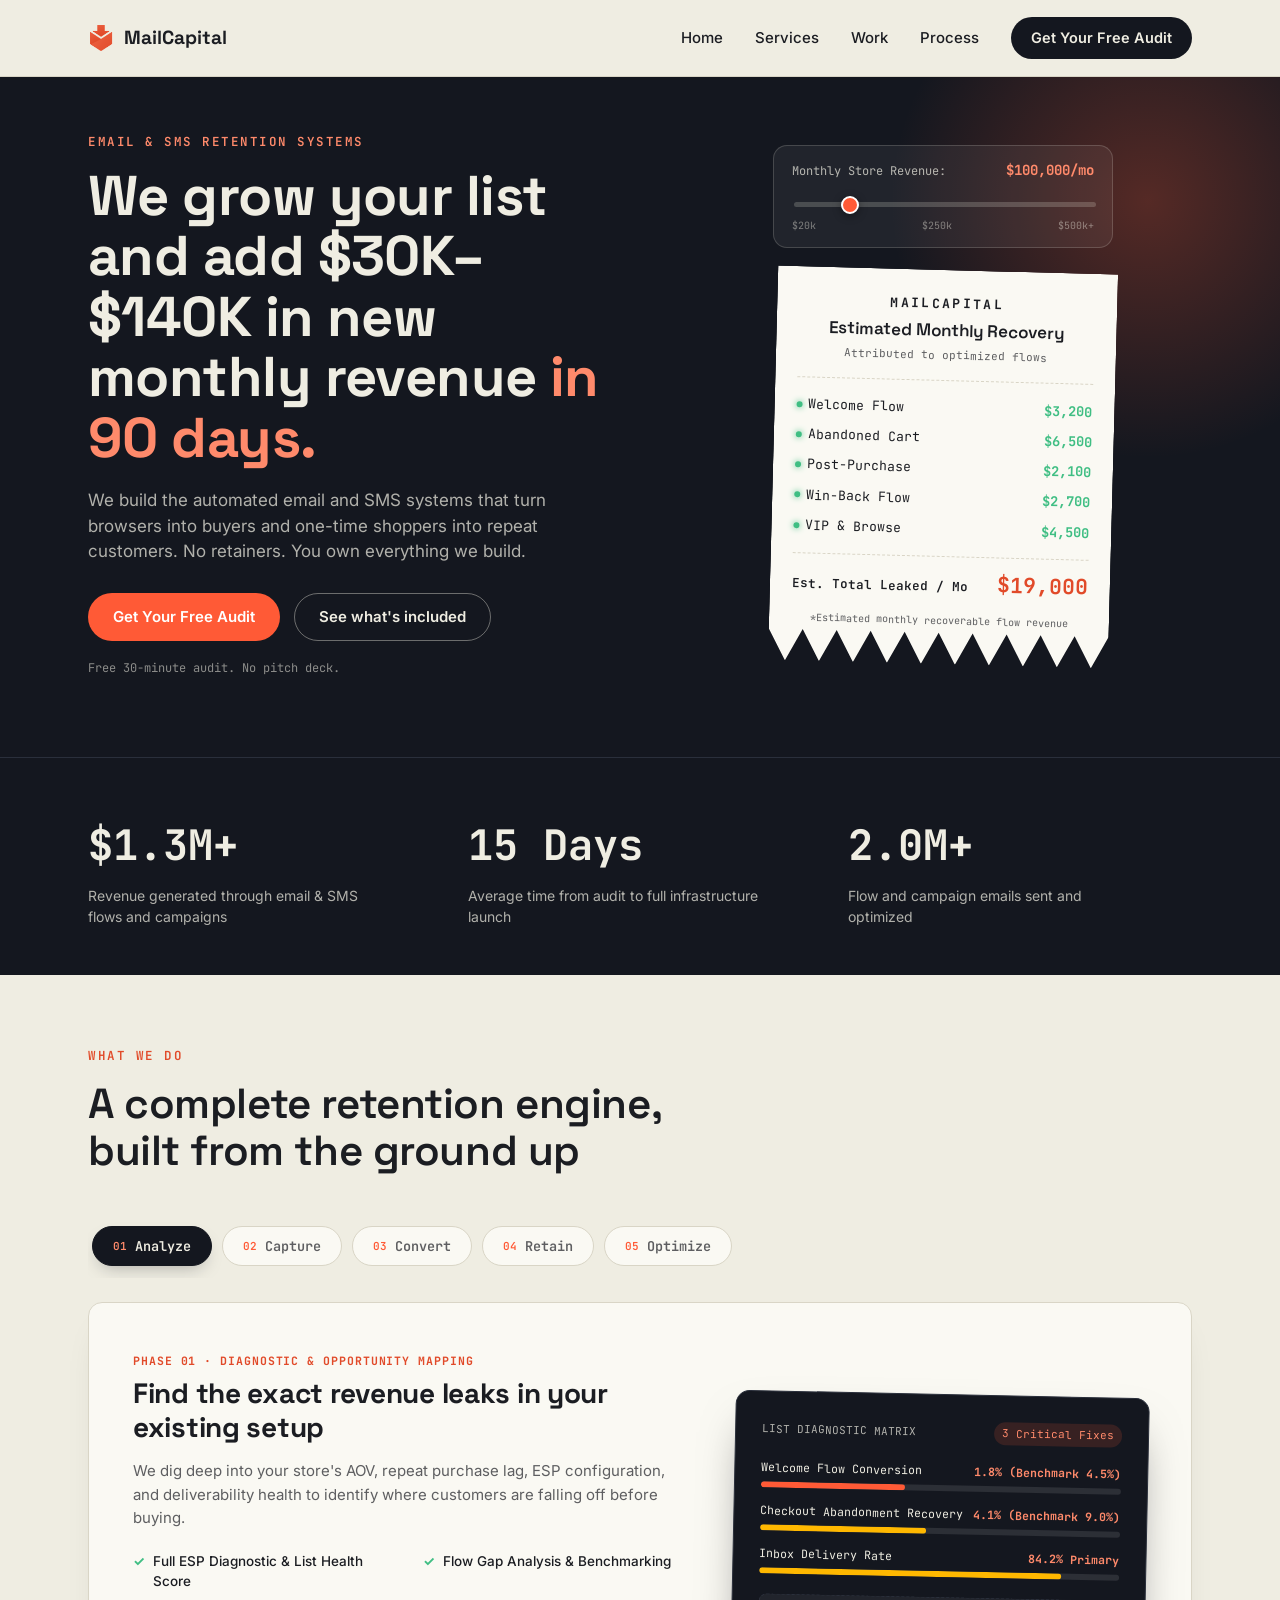
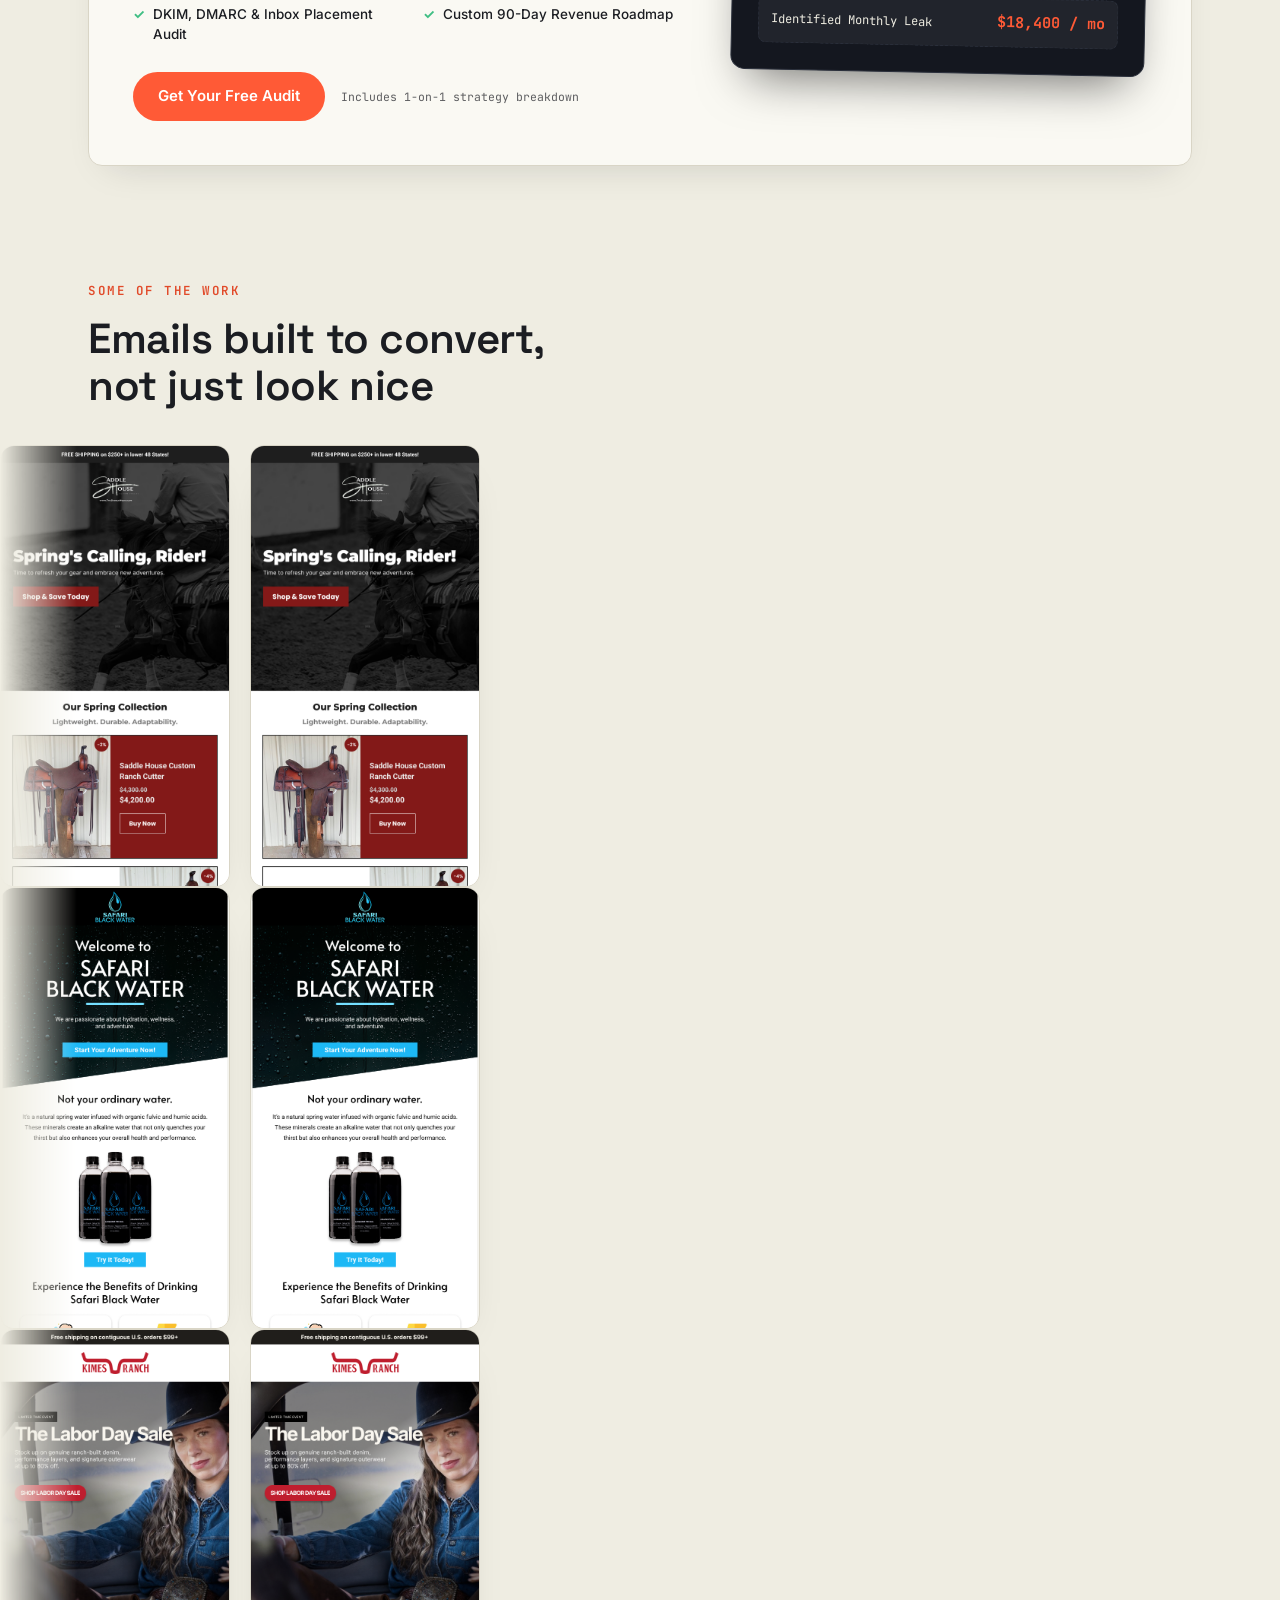
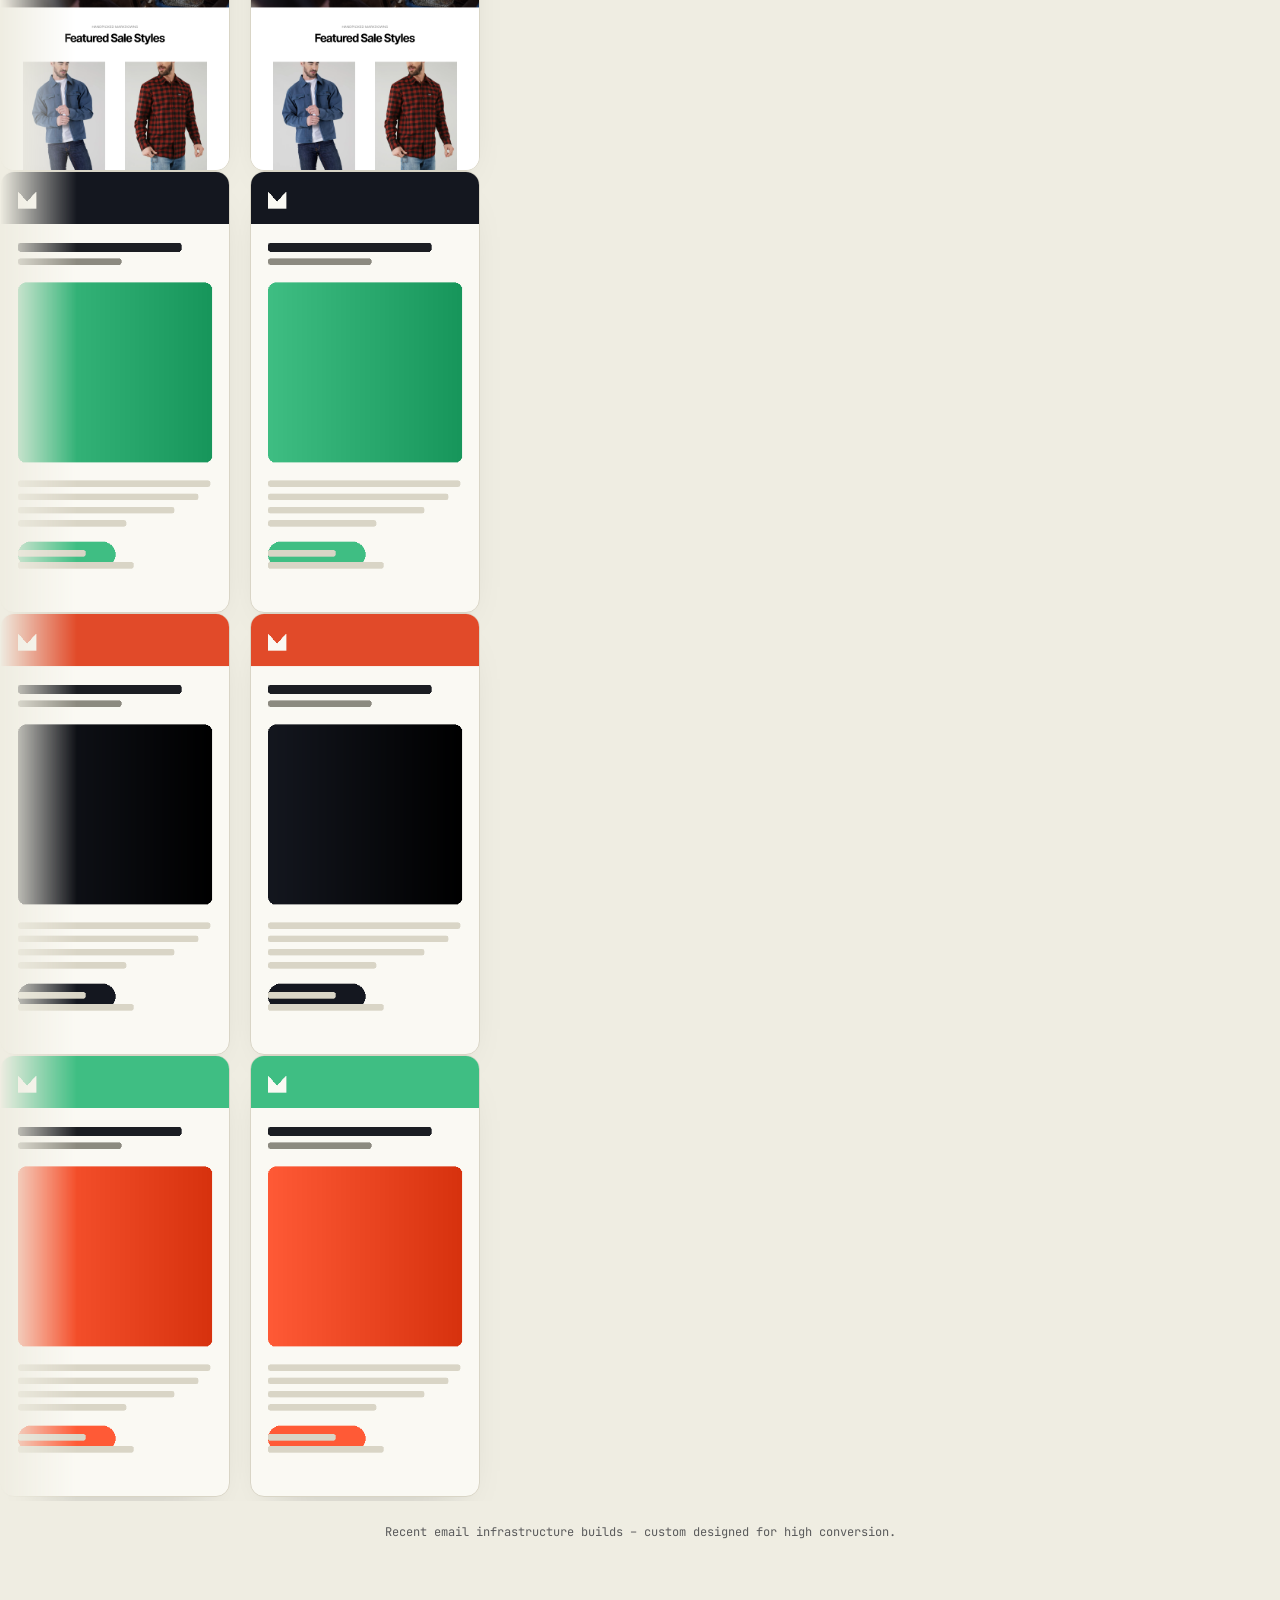
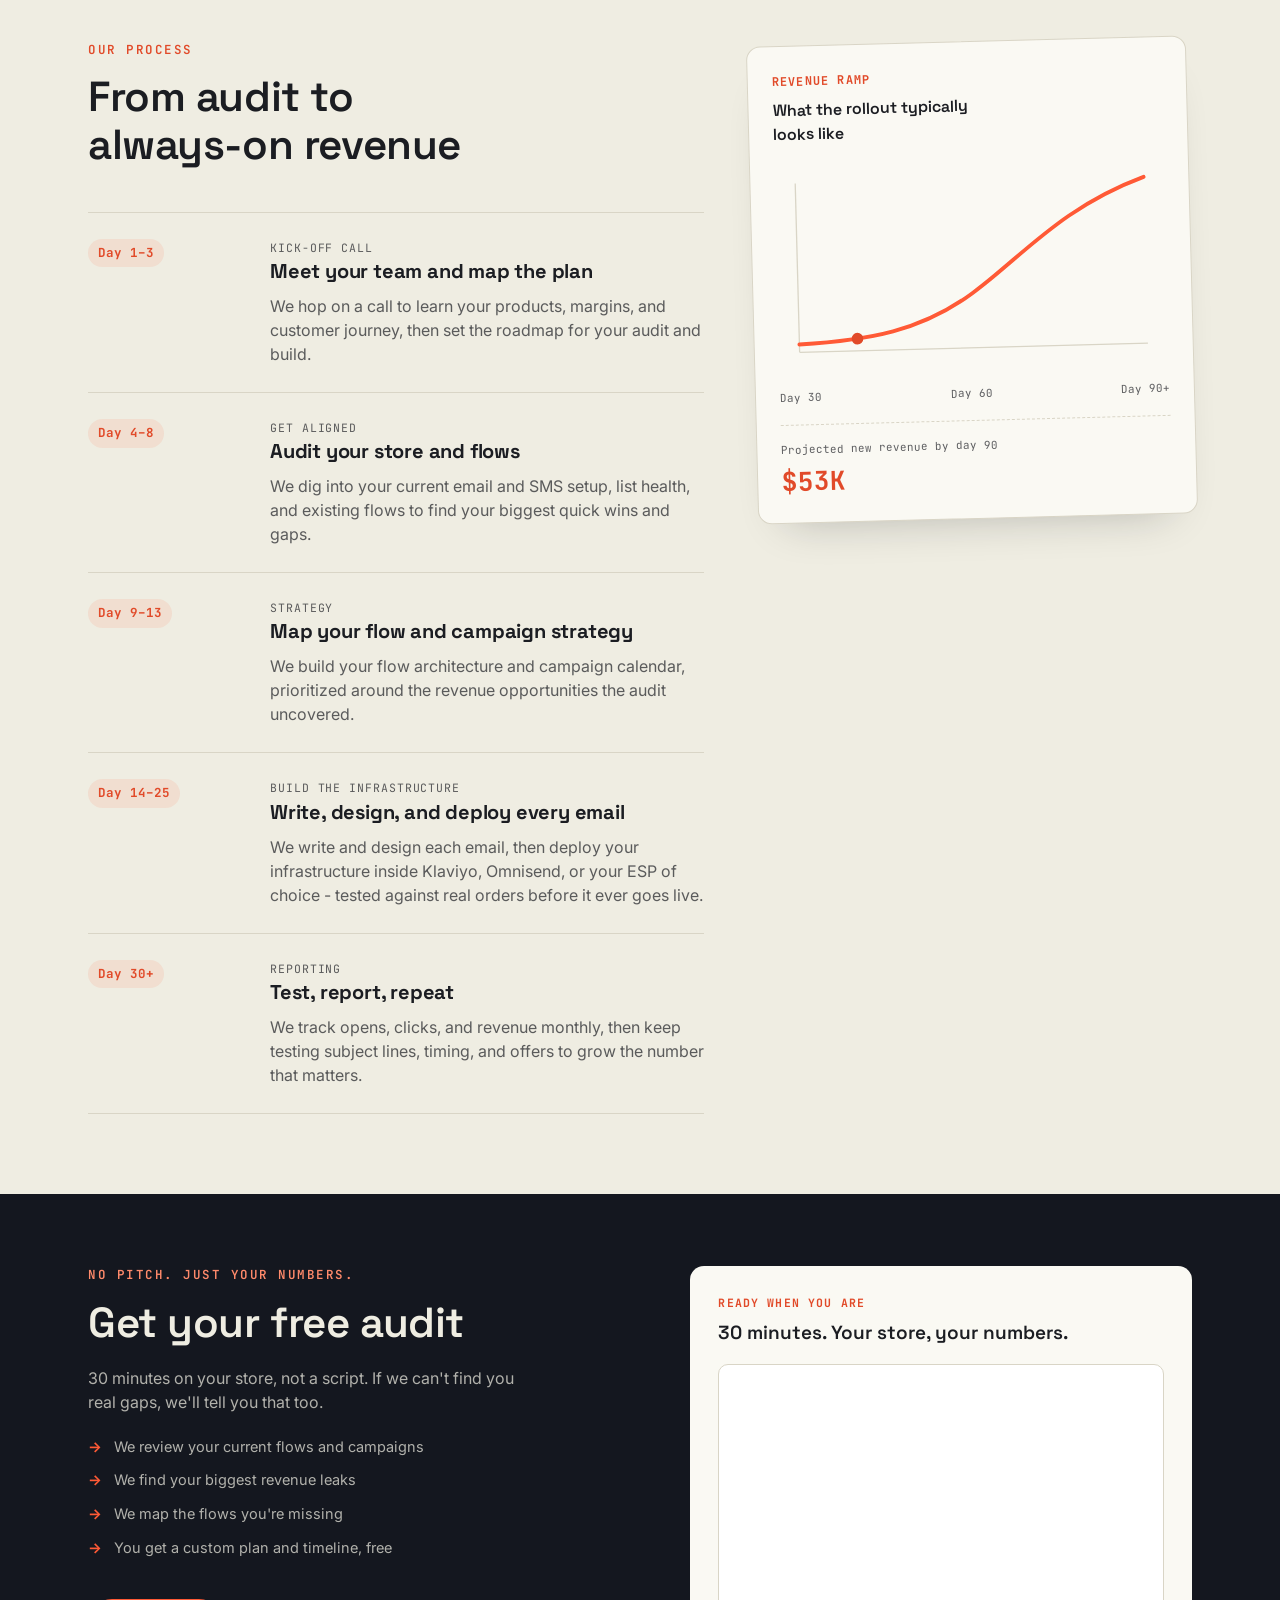
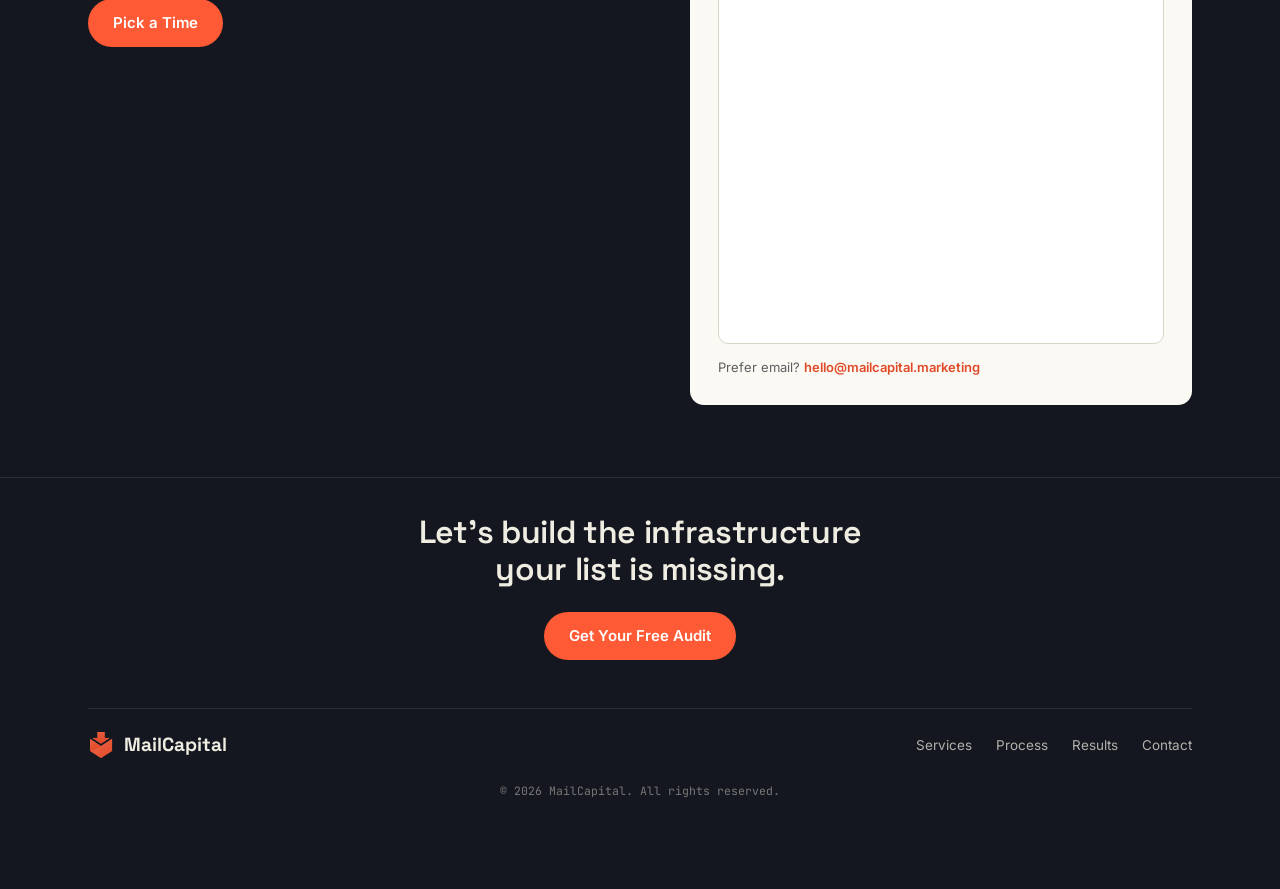
==== index.html @ a1e737c3 "Refactor email design showcase section" ====
<!DOCTYPE html>
<html lang="en">
<head>
  <!-- Google tag (gtag.js) -->
<script async src="https://www.googletagmanager.com/gtag/js?id=G-HQRYNGQ03B"></script>
<script>
  window.dataLayer = window.dataLayer || [];
  function gtag(){dataLayer.push(arguments);}
  gtag('js', new Date());

  gtag('config', 'G-HQRYNGQ03B');
</script>
<meta charset="UTF-8">
<meta name="viewport" content="width=device-width, initial-scale=1.0">
<title>MailCapital - Email &amp; SMS Infrastructure for eCommerce Brands</title>
<meta name="description" content="MailCapital builds the abandoned cart, post-purchase, and win-back infrastructure eCommerce brands run on - live in 15 days. No contracts. Get a free audit.">
<link rel="icon" href="assets/images/logo.png">
<link rel="preconnect" href="https://fonts.googleapis.com">
<link rel="preconnect" href="https://fonts.gstatic.com" crossorigin>
<link href="https://fonts.googleapis.com/css2?family=Space+Grotesk:wght@500;600;700&family=Inter:wght@400;500;600&family=JetBrains+Mono:wght@400;500;600;700&display=swap" rel="stylesheet">
<link rel="stylesheet" href="css/style.css">
</head>
<body id="top">

<a class="skip-link" href="#main">Skip to content</a>

<!-- ============ NAV ============ -->
<header class="nav" id="top">
  <div class="wrap nav__row">
    <!-- Logo (Left on Desktop / Top-Left on Mobile) -->
    <a href="#home" class="nav__logo" aria-label="MailCapital home">
      <img src="assets/images/logo.png" alt="" class="nav__logo-img">
      <span class="nav__logo-text">MailCapital</span>
    </a>

    <!-- Navigation Links (Pushed to the right alongside the CTA) -->
    <nav class="nav__links" id="nav-links" aria-label="Main Navigation">
  <a href="#home" class="nav__link">
    <svg class="nav__icon" viewBox="0 0 24 24" fill="none" stroke="currentColor" stroke-width="2" stroke-linecap="round" stroke-linejoin="round">
      <path d="M3 9l9-7 9 7v11a2 2 0 0 1-2 2H5a2 2 0 0 1-2-2z"></path>
      <polyline points="9 22 9 12 15 12 15 22"></polyline>
    </svg>
    <span class="nav__label">Home</span>
  </a>

  <a href="#services" class="nav__link">
    <svg class="nav__icon" viewBox="0 0 24 24" fill="none" stroke="currentColor" stroke-width="2" stroke-linecap="round" stroke-linejoin="round">
      <polygon points="12 2 2 7 12 12 22 7 12 2"></polygon>
      <polyline points="2 17 12 22 22 17"></polyline>
      <polyline points="2 12 12 17 22 12"></polyline>
    </svg>
    <span class="nav__label">Services</span>
  </a>

  <a href="#showcase" class="nav__link">
    <svg class="nav__icon" viewBox="0 0 24 24" fill="none" stroke="currentColor" stroke-width="2" stroke-linecap="round" stroke-linejoin="round">
      <rect x="2" y="7" width="20" height="14" rx="2" ry="2"></rect>
      <path d="M16 21V5a2 2 0 0 0-2-2h-4a2 2 0 0 0-2 2v16"></path>
    </svg>
    <span class="nav__label">Work</span>
  </a>

  <a href="#process" class="nav__link">
    <svg class="nav__icon" viewBox="0 0 24 24" fill="none" stroke="currentColor" stroke-width="2" stroke-linecap="round" stroke-linejoin="round">
      <line x1="6" y1="3" x2="6" y2="15"></line>
      <circle cx="18" cy="6" r="3"></circle>
      <circle cx="6" cy="18" r="3"></circle>
      <path d="M18 9a9 9 0 0 1-9 9"></path>
    </svg>
    <span class="nav__label">Process</span>
  </a>
</nav>

    <!-- Audit CTA -->
    <a href="#book" class="nav__cta">
      <svg class="nav__cta-icon" viewBox="0 0 24 24" fill="none" stroke="currentColor" stroke-width="2" stroke-linecap="round" stroke-linejoin="round">
        <rect x="3" y="4" width="18" height="18" rx="2" ry="2"></rect>
        <line x1="16" y1="2" x2="16" y2="6"></line>
        <line x1="8" y1="2" x2="8" y2="6"></line>
        <line x1="3" y1="10" x2="21" y2="10"></line>
      </svg>
      <span class="nav__cta-desktop">Get Your Free Audit</span>
      <span class="nav__cta-mobile">Free Audit</span>
    </a>
  </div>
</header>

<main id="main">

  <!-- ============ HERO ============ -->
  <section class="hero" id="home">
    <div class="wrap hero__grid">
      <div class="hero__copy">
  <p class="eyebrow eyebrow--light">Email &amp; SMS Retention Systems</p>
  <h1 class="hero__title">
    We grow your list and add $30K&ndash;$140K in new monthly revenue
    <span class="hero__title-accent">in 90 days.</span>
  </h1>
  <p class="hero__sub">
    We build the automated email and SMS systems that turn browsers into buyers 
    and one-time shoppers into repeat customers. No retainers. You own everything we build.
  </p>

  <div class="hero__actions">
    <a href="#book" class="btn btn--primary">Get Your Free Audit</a>
    <a href="#services" class="btn btn--ghost">See what's included</a>
  </div>
  <p class="hero__note">Free 30-minute audit. No pitch deck.</p>
</div>

      <div class="hero__visual" aria-hidden="false">
        <div class="hero__visual-wrap" id="hero-visual-wrap">
          
          <!-- Interactive Revenue Slider -->
          <div class="calc-box">
            <div class="calc-box__head">
              <span class="calc-box__label">Monthly Store Revenue:</span>
              <span class="calc-box__val" id="calc-display-val">$100,000/mo</span>
            </div>
            <input 
              type="range" 
              id="rev-slider" 
              class="calc-slider" 
              min="20000" 
              max="500000" 
              step="5000" 
              value="100000" 
              aria-label="Monthly revenue slider"
            >
            <div class="calc-box__ticks">
              <span>$20k</span>
              <span>$250k</span>
              <span>$500k+</span>
            </div>
          </div>

          <!-- Dynamic Receipt -->
          <div class="receipt" id="receipt">
            <div class="receipt__head">
              <span class="receipt__brand">MAILCAPITAL</span>
              <span class="receipt__label">Estimated Monthly Recovery</span>
              <span class="receipt__sub">Attributed to optimized flows</span>
            </div>
            <ul class="receipt__lines" id="receipt-lines">
              <li>
                <span class="receipt__item-name"><span class="pulse-dot"></span>Welcome Flow</span>
                <b id="item-welcome">$3,200</b>
              </li>
              <li>
                <span class="receipt__item-name"><span class="pulse-dot"></span>Abandoned Cart</span>
                <b id="item-cart">$6,500</b>
              </li>
              <li>
                <span class="receipt__item-name"><span class="pulse-dot"></span>Post‑Purchase</span>
                <b id="item-post">$2,100</b>
              </li>
              <li>
                <span class="receipt__item-name"><span class="pulse-dot"></span>Win‑Back Flow</span>
                <b id="item-winback">$2,700</b>
              </li>
              <li>
                <span class="receipt__item-name"><span class="pulse-dot"></span>VIP &amp; Browse</span>
                <b id="item-vip">$4,500</b>
              </li>
            </ul>
            <div class="receipt__divider" aria-hidden="true"></div>
            <div class="receipt__total">
              <span>Est. Total Leaked / Mo</span>
              <b id="receipt-total" data-amount="19000">$19,000</b>
            </div>
            <p class="receipt__fine">*Estimated monthly recoverable flow revenue</p>
          </div>

        </div>
      </div>
    </div>
  </section>

  <!-- ============ STATS ============ -->
  <section class="stats" id="results">
    <div class="wrap stats__row">
      <div class="stat">
        <b class="stat__num" data-count="1.3" data-suffix="M+" data-prefix="$">$0</b>
        <p class="stat__label">Revenue generated through email &amp; SMS flows and campaigns</p>
      </div>
      <div class="stat">
        <b class="stat__num" data-count="15" data-suffix=" Days">0</b>
        <p class="stat__label">Average time from audit to full infrastructure launch</p>
      </div>
      <div class="stat">
        <b class="stat__num" data-count="2.0" data-suffix="M+">0</b>
        <p class="stat__label">Flow and campaign emails sent and optimized</p>
      </div>
    </div>
  </section>

  <!-- ============ SERVICES ============ -->
  <section class="services" id="services">
    <div class="wrap">
      <p class="eyebrow">What we do</p>
      <h2 class="section-title">A complete retention engine,<br>built from the ground up</h2>

      <!-- Tab Navigation -->
      <div class="services-tabs__nav" role="tablist" aria-label="Lifecycle Services">
        <button class="services-tabs__btn active" role="tab" aria-selected="true" aria-controls="tab-analyze" id="btn-analyze" data-tab="analyze">
          <span class="services-tabs__num">01</span> Analyze
        </button>
        <button class="services-tabs__btn" role="tab" aria-selected="false" aria-controls="tab-capture" id="btn-capture" data-tab="capture">
          <span class="services-tabs__num">02</span> Capture
        </button>
        <button class="services-tabs__btn" role="tab" aria-selected="false" aria-controls="tab-convert" id="btn-convert" data-tab="convert">
          <span class="services-tabs__num">03</span> Convert
        </button>
        <button class="services-tabs__btn" role="tab" aria-selected="false" aria-controls="tab-retain" id="btn-retain" data-tab="retain">
          <span class="services-tabs__num">04</span> Retain
        </button>
        <button class="services-tabs__btn" role="tab" aria-selected="false" aria-controls="tab-optimize" id="btn-optimize" data-tab="optimize">
          <span class="services-tabs__num">05</span> Optimize
        </button>
      </div>

      <!-- Tab Panels Container -->
      <div class="services-tabs__container">

        <!-- 01. Analyze -->
        <div class="services-tab__panel active" id="tab-analyze" role="tabpanel" aria-labelledby="btn-analyze">
          <div class="services-tab__grid">
            <div class="services-tab__content">
              <span class="services-tab__kicker">Phase 01 · Diagnostic &amp; Opportunity Mapping</span>
              <h3 class="services-tab__title">Find the exact revenue leaks in your existing setup</h3>
              <p class="services-tab__desc">We dig deep into your store's AOV, repeat purchase lag, ESP configuration, and deliverability health to identify where customers are falling off before buying.</p>
              
              <ul class="services-tab__deliverables">
                <li><span>Full ESP Diagnostic &amp; List Health Score</span></li>
                <li><span>Flow Gap Analysis &amp; Benchmarking</span></li>
                <li><span>DKIM, DMARC &amp; Inbox Placement Audit</span></li>
                <li><span>Custom 90-Day Revenue Roadmap</span></li>
              </ul>

              <div class="services-tab__action">
                <a href="#book" class="btn btn--primary">Get Your Free Audit</a>
                <span class="services-tab__note">Includes 1-on-1 strategy breakdown</span>
              </div>
            </div>

            <div class="services-tab__preview">
              <!-- Unique Visual 1: Audit Diagnostic Matrix -->
              <div class="diag-matrix">
                <div class="diag-matrix__head">
                  <span class="diag-matrix__title">List Diagnostic Matrix</span>
                  <span class="diag-matrix__status">3 Critical Fixes</span>
                </div>
                <div class="diag-matrix__bars">
                  <div class="diag-bar">
                    <div class="diag-bar__meta"><span>Welcome Flow Conversion</span><b>1.8% (Benchmark 4.5%)</b></div>
                    <div class="diag-bar__track"><div class="diag-bar__fill diag-bar__fill--red" style="width: 40%"></div></div>
                  </div>
                  <div class="diag-bar">
                    <div class="diag-bar__meta"><span>Checkout Abandonment Recovery</span><b>4.1% (Benchmark 9.0%)</b></div>
                    <div class="diag-bar__track"><div class="diag-bar__fill diag-bar__fill--yellow" style="width: 46%"></div></div>
                  </div>
                  <div class="diag-bar">
                    <div class="diag-bar__meta"><span>Inbox Delivery Rate</span><b>84.2% Primary</b></div>
                    <div class="diag-bar__track"><div class="diag-bar__fill diag-bar__fill--yellow" style="width: 84%"></div></div>
                  </div>
                </div>
                <div class="diag-matrix__card">
                  <span>Identified Monthly Leak</span>
                  <b>$18,400 / mo</b>
                </div>
              </div>
            </div>
          </div>
        </div>

        <!-- 02. Capture -->
        <div class="services-tab__panel" id="tab-capture" role="tabpanel" aria-labelledby="btn-capture">
          <div class="services-tab__grid">
            <div class="services-tab__content">
              <span class="services-tab__kicker">Phase 02 · Audience Acquisition</span>
              <h3 class="services-tab__title">Turn passive site visitors into high-intent subscribers</h3>
              <p class="services-tab__desc">We build high-converting popups, gamified quizzes, and zero-party data opt-ins that collect verified emails and phone numbers without annoying your shoppers.</p>
              
              <ul class="services-tab__deliverables">
                <li><span>Multi-Step Mobile &amp; Desktop Popups</span></li>
                <li><span>Zero-Party Data Collection &amp; Quizzes</span></li>
                <li><span>SMS Compliance &amp; Two-Tap Opt-Ins</span></li>
                <li><span>Dynamic First-Purchase Welcome Offers</span></li>
              </ul>

              <div class="services-tab__action">
                <a href="#book" class="btn btn--primary">Get Your Free Audit</a>
                <span class="services-tab__note">See where your signup forms are losing visitors</span>
              </div>
            </div>

            <div class="services-tab__preview">
              <!-- Unique Visual 2: Zero-Party Interactive Opt-In Mock -->
              <div class="optin-preview">
                <div class="optin-preview__badge">Two-Tap SMS &amp; Quiz Engine</div>
                <div class="optin-preview__box">
                  <span class="optin-preview__step">Step 1 of 2 · Personalized Profile</span>
                  <div class="optin-preview__question">What are you shopping for today?</div>
                  <div class="optin-preview__choices">
                    <span class="optin-preview__choice selected">✓ Daily Routine</span>
                    <span class="optin-preview__choice">Pro Essentials</span>
                  </div>
                  <div class="optin-preview__stat">
                    <span class="pulse-dot"></span>
                    <span>Average Opt-In Rate: <strong>8.6%</strong> (Industry avg: 3.2%)</span>
                  </div>
                </div>
              </div>
            </div>
          </div>
        </div>

        <!-- 03. Convert -->
        <div class="services-tab__panel" id="tab-convert" role="tabpanel" aria-labelledby="btn-convert">
          <div class="services-tab__grid">
            <div class="services-tab__content">
              <span class="services-tab__kicker">Phase 03 · Core Flow Automation</span>
              <h3 class="services-tab__title">Convert browsers into buyers on autopilot</h3>
              <p class="services-tab__desc">Multi-branch automations that trigger right when intent peaks — rescuing abandoned checkouts, nurturing new leads, and driving rapid first purchases.</p>
              
              <ul class="services-tab__deliverables">
                <li><span>Smart Abandoned Cart &amp; Checkout Sequences</span></li>
                <li><span>Browse Abandonment &amp; Price Drop Alerts</span></li>
                <li><span>High-Converting Welcome Onboarding Flows</span></li>
                <li><span>Dynamic SMS Follow-Up Triggers</span></li>
              </ul>

              <div class="services-tab__action">
                <a href="#book" class="btn btn--primary">Get Your Free Audit</a>
                <span class="services-tab__note">We'll review your highest-impact flows</span>
              </div>
            </div>

            <div class="services-tab__preview">
              <!-- Unique Visual 3: Multi-Branch Automation Logic Tree -->
              <div class="tree-preview">
                <div class="tree-node tree-node--root">
                  <span>Trigger: Checkout Abandoned</span>
                </div>
                <div class="tree-branch">
                  <div class="tree-split">
                    <span class="tree-tag">&gt; $100 Cart</span>
                    <div class="tree-leaf tree-leaf--accent">
                      <span>SMS + Free Gift Tier</span>
                      <b>18.2% Recovered</b>
                    </div>
                  </div>
                  <div class="tree-split">
                    <span class="tree-tag">&lt; $100 Cart</span>
                    <div class="tree-leaf">
                      <span>Dynamic Product Grid</span>
                      <b>11.4% Recovered</b>
                    </div>
                  </div>
                </div>
              </div>
            </div>
          </div>
        </div>

        <!-- 04. Retain -->
        <div class="services-tab__panel" id="tab-retain" role="tabpanel" aria-labelledby="btn-retain">
          <div class="services-tab__grid">
            <div class="services-tab__content">
              <span class="services-tab__kicker">Phase 04 · LTV &amp; Repeat Purchase Maximization</span>
              <h3 class="services-tab__title">Turn one-time buyers into loyal repeat brand advocates</h3>
              <p class="services-tab__desc">Post-purchase education, timely re-order reminders, predictive win-backs, and VIP tiers engineered to compress the second-purchase buying cycle.</p>
              
              <ul class="services-tab__deliverables">
                <li><span>Post-Purchase Cross-Sell &amp; Unboxing Nurture</span></li>
                <li><span>Replenishment &amp; Predictive Reorder Triggers</span></li>
                <li><span>High-Value VIP Loyalty Programs</span></li>
                <li><span>Sunset &amp; Smart Win-Back Protocols</span></li>
              </ul>

              <div class="services-tab__action">
                <a href="#book" class="btn btn--primary">Get Your Free Audit</a>
                <span class="services-tab__note">Discover your repeat purchase timeline</span>
              </div>
            </div>

            <div class="services-tab__preview">
              <!-- Unique Visual 4: Predictive Replenishment & LTV Timeline -->
              <div class="ltv-preview">
                <div class="ltv-preview__head">
                  <span>Predictive Reorder Window</span>
                  <span class="ltv-preview__tag">Day 45 Peak Intent</span>
                </div>
                <div class="ltv-timeline">
                  <div class="ltv-step">
                    <div class="ltv-dot"></div>
                    <div class="ltv-text"><strong>Day 0</strong><span>Order Placed</span></div>
                  </div>
                  <div class="ltv-step">
                    <div class="ltv-dot"></div>
                    <div class="ltv-text"><strong>Day 5</strong><span>Unboxing Protocol</span></div>
                  </div>
                  <div class="ltv-step ltv-step--highlight">
                    <div class="ltv-dot ltv-dot--flash"></div>
                    <div class="ltv-text"><strong>Day 42</strong><span>Smart Refill Trigger</span></div>
                  </div>
                </div>
                <div class="ltv-preview__bottom">
                  <span>Repeat Purchase Lift</span>
                  <b>+24% Customer Lifetime Value</b>
                </div>
              </div>
            </div>
          </div>
        </div>

        <!-- 05. Optimize -->
        <div class="services-tab__panel" id="tab-optimize" role="tabpanel" aria-labelledby="btn-optimize">
          <div class="services-tab__grid">
            <div class="services-tab__content">
              <span class="services-tab__kicker">Phase 05 · Continuous Growth &amp; Deliverability</span>
              <h3 class="services-tab__title">Scale campaigns, test offers, and protect deliverability</h3>
              <p class="services-tab__desc">Weekly bespoke campaigns, rigorous A/B subject line testing, offer sequencing, and continuous domain monitoring to keep inbox delivery pristine.</p>
              
              <ul class="services-tab__deliverables">
                <li><span>Weekly High-Converting Campaign Strategy &amp; Design</span></li>
                <li><span>A/B Offer, Subject Line &amp; Timing Experiments</span></li>
                <li><span>Dedicated Domain Deliverability Monitoring</span></li>
                <li><span>Monthly Net Revenue &amp; Attribution Reporting</span></li>
              </ul>

              <div class="services-tab__action">
                <a href="#book" class="btn btn--primary">Get Your Free Audit</a>
                <span class="services-tab__note">Zero lock-in contracts. You own the assets.</span>
              </div>
            </div>

            <div class="services-tab__preview">
              <!-- Unique Visual 5: Deliverability & Sender Score Dashboard -->
              <div class="deliverability-preview">
                <div class="deliverability-preview__head">
                  <span class="deliverability-preview__icon">🛡️</span>
                  <div>
                    <strong>Primary Inbox Guarantee</strong>
                    <small>DKIM, DMARC, SPF Validated</small>
                  </div>
                </div>
                <div class="deliverability-grid">
                  <div class="deliv-stat">
                    <span>Sender Score</span>
                    <b>99 / 100</b>
                  </div>
                  <div class="deliv-stat">
                    <span>Spam Rate</span>
                    <b class="deliv-stat--green">&lt; 0.02%</b>
                  </div>
                  <div class="deliv-stat">
                    <span>Campaign Open Rate</span>
                    <b>48.2% Avg</b>
                  </div>
                  <div class="deliv-stat">
                    <span>Revenue Share</span>
                    <b class="deliv-stat--green">34.8% Total</b>
                  </div>
                </div>
              </div>
            </div>
          </div>
        </div>

      </div>
    </div>
  </section>

<!-- ============ EMAIL DESIGN SHOWCASE ============ -->
<section class="showcase" id="showcase">
  <div class="wrap">
    <p class="eyebrow">Some of the work</p>
    <h2 class="section-title">Emails built to convert,<br>not just look nice</h2>
  </div>

  <div class="marquee" role="region" aria-label="Email design examples">
    <div class="marquee__track" id="marquee-track">
      <!-- Group 1: Original Items -->
      <div class="marquee__group">
        <div class="marquee__card">
          <div class="marquee__frame">
            <img src="assets/images/the-saddle-house_email_spring-riding-gear-refresh.png" alt="The Saddle House Spring Riding Gear Refresh email design" class="marquee__img" loading="eager">
          </div>
        </div>
        <div class="marquee__card">
          <div class="marquee__frame">
            <img src="assets/images/safari-black-water_email_welcome-1.png" alt="Safari Black Water Welcome Email design" class="marquee__img" loading="eager">
          </div>
        </div>
        <div class="marquee__card">
          <div class="marquee__frame">
            <img src="assets/images/kimes-ranch_email_labor-day.png" alt="Kimes Ranch Labor Day Email" class="marquee__img" loading="eager">
          </div>
        </div>
        <div class="marquee__card">
          <div class="marquee__frame">
            <img src="assets/images/win-back.png" alt="Win-Back Flow email design" class="marquee__img" loading="eager">
          </div>
        </div>
        <div class="marquee__card">
          <div class="marquee__frame">
            <img src="assets/images/vip.png" alt="VIP Campaign email design" class="marquee__img" loading="eager">
          </div>
        </div>
        <div class="marquee__card">
          <div class="marquee__frame">
            <img src="assets/images/promo.png" alt="Promo Campaign email design" class="marquee__img" loading="eager">
          </div>
        </div>
      </div>

      <!-- Group 2: Cloned Items for Seamless Loop -->
      <div class="marquee__group" aria-hidden="true">
        <div class="marquee__card">
          <div class="marquee__frame">
            <img src="assets/images/the-saddle-house_email_spring-riding-gear-refresh.png" alt="" class="marquee__img" loading="eager">
          </div>
        </div>
        <div class="marquee__card">
          <div class="marquee__frame">
            <img src="assets/images/safari-black-water_email_welcome-1.png" alt="" class="marquee__img" loading="eager">
          </div>
        </div>
        <div class="marquee__card">
          <div class="marquee__frame">
            <img src="assets/images/kimes-ranch_email_labor-day.png" alt="" class="marquee__img" loading="eager">
          </div>
        </div>
        <div class="marquee__card">
          <div class="marquee__frame">
            <img src="assets/images/win-back.png" alt="" class="marquee__img" loading="eager">
          </div>
        </div>
        <div class="marquee__card">
          <div class="marquee__frame">
            <img src="assets/images/vip.png" alt="" class="marquee__img" loading="eager">
          </div>
        </div>
        <div class="marquee__card">
          <div class="marquee__frame">
            <img src="assets/images/promo.png" alt="" class="marquee__img" loading="eager">
          </div>
        </div>
      </div>
    </div>
  </div>
  <p class="showcase__note wrap">Recent email infrastructure builds &ndash; custom designed for high conversion.</p>
</section>

  <!-- ============ PROCESS ============ -->
  <section class="process" id="process">
    <div class="wrap process__layout">
      <div class="process__main">
        <p class="eyebrow">Our process</p>
        <h2 class="section-title">From audit to<br>always-on revenue</h2>

        <ol class="timeline">
          <li class="timeline__item">
            <div class="timeline__marker">
              <span class="timeline__day">Day 1&ndash;3</span>
            </div>
            <div class="timeline__body">
              <p class="timeline__kicker">Kick-off call</p>
              <h3>Meet your team and map the plan</h3>
              <p>We hop on a call to learn your products, margins, and customer journey, then set the roadmap for your audit and build.</p>
            </div>
          </li>
          <li class="timeline__item">
            <div class="timeline__marker">
              <span class="timeline__day">Day 4&ndash;8</span>
            </div>
            <div class="timeline__body">
              <p class="timeline__kicker">Get aligned</p>
              <h3>Audit your store and flows</h3>
              <p>We dig into your current email and SMS setup, list health, and existing flows to find your biggest quick wins and gaps.</p>
            </div>
          </li>
          <li class="timeline__item">
            <div class="timeline__marker">
              <span class="timeline__day">Day 9&ndash;13</span>
            </div>
            <div class="timeline__body">
              <p class="timeline__kicker">Strategy</p>
              <h3>Map your flow and campaign strategy</h3>
              <p>We build your flow architecture and campaign calendar, prioritized around the revenue opportunities the audit uncovered.</p>
            </div>
          </li>
          <li class="timeline__item">
            <div class="timeline__marker">
              <span class="timeline__day">Day 14&ndash;25</span>
            </div>
            <div class="timeline__body">
              <p class="timeline__kicker">Build the infrastructure</p>
              <h3>Write, design, and deploy every email</h3>
              <p>We write and design each email, then deploy your infrastructure inside Klaviyo, Omnisend, or your ESP of choice - tested against real orders before it ever goes live.</p>
            </div>
          </li>
          <li class="timeline__item">
            <div class="timeline__marker">
              <span class="timeline__day">Day 30+</span>
            </div>
            <div class="timeline__body">
              <p class="timeline__kicker">Reporting</p>
              <h3>Test, report, repeat</h3>
              <p>We track opens, clicks, and revenue monthly, then keep testing subject lines, timing, and offers to grow the number that matters.</p>
            </div>
          </li>
        </ol>
      </div>

      <div class="process__visual">
        <div class="process__chart-card" id="process-chart">
          <p class="process__chart-eyebrow">Revenue ramp</p>
          <p class="process__chart-title">What the rollout typically looks like</p>
          <svg class="process__chart-svg" viewBox="0 0 300 170" fill="none" xmlns="http://www.w3.org/2000/svg" aria-hidden="true">
            <line x1="16" y1="146" x2="284" y2="146" stroke="var(--paper-line)" stroke-width="1"></line>
            <line x1="16" y1="16" x2="16" y2="146" stroke="var(--paper-line)" stroke-width="1"></line>
            <path class="process__chart-path" id="chart-path" d="M16,140 C70,138 110,132 150,104 C190,76 220,40 284,18"></path>
            <!-- Dot begins at starting coordinate (16, 140) and travels to the peak (284, 18) -->
            <circle id="chart-dot" class="process__chart-dot" cx="16" cy="140" r="4.5">
              <animateMotion dur="6.5s" repeatCount="1" fill="freeze" path="M0,0 C54,-2 94,-8 134,-36 C174,-64 204,-100 268,-122"></animateMotion>
            </circle>
          </svg>
          <div class="process__chart-labels">
            <span>Day 30</span>
            <span>Day 60</span>
            <span>Day 90+</span>
          </div>
          <div class="process__chart-foot">
            <span>Projected new revenue by day 90</span>
            <b class="process__chart-num" data-count="140" data-suffix="K" data-prefix="$">$0</b>
          </div>
        </div>
      </div>
    </div>
  </section>

  <!-- ============ BOOK A CALL ============ -->
  <section class="book" id="book">
    <div class="wrap book__grid">
      <div class="book__copy">
        <p class="eyebrow eyebrow--light">No pitch. Just your numbers.</p>
        <h2 class="section-title section-title--light">Get your free audit</h2>
        <p class="book__sub">30 minutes on your store, not a script. If we can't find you real gaps, we'll tell you that too.</p>
        <ul class="checklist">
          <li>We review your current flows and campaigns</li>
          <li>We find your biggest revenue leaks</li>
          <li>We map the flows you're missing</li>
          <li>You get a custom plan and timeline, free</li>
        </ul>
        <a href="#calendar" class="btn btn--primary book__copy-cta">Pick a Time</a>
      </div>
      <div class="book__panel">
        <p class="book__panel-eyebrow">Ready when you are</p>
        <p class="book__panel-title">30 minutes. Your store, your numbers.</p>
        <div class="book__calendar" id="calendar">
          <!-- Cal inline embed code begins -->
<div style="width:100%;height:100%;overflow:scroll" id="my-cal-inline-lifecycle-marketing-audit-30min"></div>
<script type="text/javascript">
  (function (C, A, L) { let p = function (a, ar) { a.q.push(ar); }; let d = C.document; C.Cal = C.Cal || function () { let cal = C.Cal; let ar = arguments; if (!cal.loaded) { cal.ns = {}; cal.q = cal.q || []; d.head.appendChild(d.createElement("script")).src = A; cal.loaded = true; } if (ar[0] === L) { const api = function () { p(api, arguments); }; const namespace = ar[1]; api.q = api.q || []; if(typeof namespace === "string"){cal.ns[namespace] = cal.ns[namespace] || api;p(cal.ns[namespace], ar);p(cal, ["initNamespace", namespace]);} else p(cal, ar); return;} p(cal, ar); }; })(window, "https://app.cal.com/embed/embed.js", "init");
Cal("init", "lifecycle-marketing-audit-30min", {origin:"https://app.cal.com"});
Cal.config = Cal.config || {};
Cal.config.forwardQueryParams = true;

  Cal.ns["lifecycle-marketing-audit-30min"]("inline", {
    elementOrSelector:"#my-cal-inline-lifecycle-marketing-audit-30min",
    config: {"layout":"month_view","useSlotsViewOnSmallScreen":"true"},
    calLink: "mailcapital/lifecycle-marketing-audit-30min",
  });

  Cal.ns["lifecycle-marketing-audit-30min"]("ui", {"hideEventTypeDetails":false,"layout":"month_view"});
  </script>
  <!-- Cal inline embed code ends -->
        </div>
        <p class="book__panel-note">Prefer email? <a href="mailto:hello@mailcapital.marketing">hello@mailcapital.marketing</a></p>
      </div>
    </div>
  </section>

</main>

<!-- ============ FOOTER ============ -->
<footer class="footer">
  <div class="wrap">
    <h2 class="footer__cta">Let's build the infrastructure<br>your list is missing.</h2>
    <a href="#book" class="btn btn--primary">Get Your Free Audit</a>

    <div class="footer__row">
      <a href="#home" class="nav__logo nav__logo--footer">
        <img src="assets/images/logo.png" alt="" class="nav__logo-img">
        MailCapital
      </a>
      <nav class="footer__links">
        <a href="#services">Services</a>
        <a href="#process">Process</a>
        <a href="#results">Results</a>
        <a href="mailto:hello@mailcapital.marketing">Contact</a>
      </nav>
    </div>
    <p class="footer__legal">© <span id="year">2026</span> MailCapital. All rights reserved.</p>
  </div>
</footer>

<script src="js/script.js"></script>
</body>
</html>
---- css/style.css ----
/* ===========================================================
   MailCapital - Email & SMS infrastructure for eCommerce brands
   Design tokens
=========================================================== */
:root{
  /* Colors */
  --ink:        #14171F;   /* deep charcoal navy - inbox / system */
  --ink-soft:   #1D212C;
  --ink-line:   #2A2F3B;
  --paper:      #EFEDE2;   /* receipt paper */
  --paper-raised:#FAF9F3;
  --paper-line: #D9D5C6;
  --ink-text:   #1B1D22;
  --ink-text-70:rgba(27,29,34,.7);
  --paper-text-70: rgba(239,237,226,.72);
  --flash:      #FF5A36;   /* packaging-tape orange-red */
  --flash-dark: #E14A29;
  --grow:       #3FBE83;   /* growth mint-green */

  /* Type */
  --font-display: "Space Grotesk", sans-serif;
  --font-body: "Inter", sans-serif;
  --font-mono: "JetBrains Mono", monospace;

  /* Layout */
  --wrap: 1160px;
  --radius: 14px;
}

*, *::before, *::after{ box-sizing: border-box; }
html{ scroll-behavior: smooth; }
section[id], div[id]{ scroll-margin-top: 56px; }
@media (prefers-reduced-motion: reduce){
  html{ scroll-behavior: auto; }
  *, *::before, *::after{ animation-duration: .001ms !important; animation-iteration-count: 1 !important; transition-duration: .001ms !important; }
}

body{
  margin:0;
  background: var(--paper);
  color: var(--ink-text);
  font-family: var(--font-body);
  font-size: 16px;
  line-height: 1.5;
  -webkit-font-smoothing: antialiased;
}

img{ max-width:100%; display:block; }
a{ color: inherit; text-decoration: none; }
ul, ol{ margin:0; padding:0; list-style:none; }
h1,h2,h3{ margin:0; font-family: var(--font-display); letter-spacing: -0.01em; }

.wrap{
  max-width: var(--wrap);
  margin: 0 auto;
  padding: 0 28px;
}

.skip-link{
  position:absolute; left:-9999px; top:0;
  background: var(--flash); color:#fff; padding:12px 18px; border-radius: 0 0 8px 0; z-index: 999;
}
.skip-link:focus{ left:0; }

:focus-visible{
  outline: 2px solid var(--flash);
  outline-offset: 3px;
}

.eyebrow{
  font-family: var(--font-mono);
  font-size: 12.5px;
  letter-spacing: .12em;
  text-transform: uppercase;
  color: var(--flash-dark);
  margin: 0 0 14px;
  font-weight: 600;
}
.eyebrow--light{ color: #FF8A6B; }

.section-title{
  font-size: clamp(28px, 3.6vw, 42px);
  line-height: 1.12;
  font-weight: 600;
  margin: 0 0 44px;
  max-width: 640px;
}
.section-title--light{ color: var(--paper); margin-bottom: 20px; }

/* ---------- Buttons ---------- */
.btn{
  display: inline-flex;
  align-items: center;
  justify-content: center;
  gap: 8px;
  padding: 12px 24px;
  border-radius: 999px;
  font-family: var(--font-body);
  font-weight: 600;
  font-size: 15px;
  cursor: pointer;
  border: 1px solid transparent;
  transition: transform .15s ease, background .15s ease, border-color .15s ease, color .15s ease;
  white-space: nowrap;
}
.btn:hover{ transform: translateY(-1px); }
.btn--primary{
  background: var(--flash);
  color: #fff;
}
.btn--primary:hover{ background: var(--flash-dark); }
.btn--ghost{
  background: transparent;
  border-color: var(--ink-text-70);
  color: var(--ink-text);
}
.btn--ghost:hover{ border-color: var(--ink-text); }
.btn--block{ width: 100%; }

/* ===========================================================
   NAV (Desktop Default - Right-Aligned Navigation)
=========================================================== */
.nav {
  position: sticky;
  top: 0;
  z-index: 100;
  background: rgba(239, 237, 226, 0.86);
  backdrop-filter: blur(10px);
  -webkit-backdrop-filter: blur(10px);
  border-bottom: 1px solid var(--paper-line);
}

.nav__row {
  display: flex;
  align-items: center;
  justify-content: flex-start;
  gap: 32px;
  height: 76px;
}

.nav__logo {
  display: flex;
  align-items: center;
  gap: 10px;
  font-family: var(--font-display);
  font-weight: 700;
  font-size: 19px;
  color: inherit;
  text-decoration: none;
}

.nav__logo-img {
  width: 26px;
  height: 26px;
  object-fit: contain;
  display: block;
}

.nav__logo-text {
  display: inline-block;
}

/* Pushes links and button to the right */
.nav__links {
  display: flex;
  align-items: center;
  gap: 32px;
  font-weight: 500;
  font-size: 15px;
  margin-left: auto;
}

.nav__link {
  color: var(--ink-text);
  text-decoration: none;
  transition: color 0.15s ease;
}

.nav__link:hover {
  color: var(--flash-dark);
}

/* Strictly hide icons on desktop */
.nav__icon {
  display: none !important;
}

.nav__label {
  display: inline-block;
}

.nav__cta {
  background: var(--ink);
  color: var(--paper);
  padding: 10px 20px;
  border-radius: 999px;
  font-weight: 600;
  font-size: 14.5px;
  text-decoration: none;
  transition: background 0.15s ease, transform 0.15s ease;
  white-space: nowrap;
  display: inline-flex;
  align-items: center;
  gap: 8px;
}

.nav__cta:hover {
  background: var(--flash-dark);
  color: #fff;
  transform: translateY(-1px);
}

/* Visibility switches for desktop vs mobile button text/icons */
.nav__cta-icon {
  display: none !important;
}
.nav__cta-desktop {
  display: inline !important;
}
.nav__cta-mobile {
  display: none !important;
}

/* Hide toggle button if present */
.nav__toggle {
  display: none;
}

/* ===========================================================
   NAV (Mobile & Tablet View - Darkened Liquid Glass)
=========================================================== */
@media (max-width: 768px) {
  .nav {
    position: fixed !important;
    top: 0 !important;
    left: 0 !important;
    width: 100% !important;
    background: transparent !important;
    border-bottom: none !important;
    backdrop-filter: none !important;
    -webkit-backdrop-filter: none !important;
    pointer-events: none !important;
    z-index: 9999 !important;
  }

  .nav__row {
    height: 76px !important;
    padding: 12px 18px 0 !important;
    display: flex !important;
    flex-direction: row !important;
    align-items: center !important;
    justify-content: space-between !important;
  }

  /* --- Top-Left Liquid Glass Logo (Header Only) --- */
  .nav .nav__logo {
    pointer-events: auto !important;
    display: inline-flex !important;
    align-items: center !important;
    justify-content: center !important;
    width: 46px !important;
    height: 46px !important;
    background: rgba(20, 23, 31, 0.72) !important;
    backdrop-filter: blur(28px) saturate(200%) !important;
    -webkit-backdrop-filter: blur(28px) saturate(200%) !important;
    border: 1px solid rgba(255, 255, 255, 0.18) !important;
    border-radius: 50% !important;
    box-shadow: 0 10px 26px rgba(0, 0, 0, 0.4),
                inset 0 1px 1.5px rgba(255, 255, 255, 0.35),
                inset 0 -1px 2px rgba(0, 0, 0, 0.3) !important;
    padding: 0 !important;
  }

  .nav .nav__logo-img {
    width: 26px !important;
    height: 26px !important;
  }

  .nav .nav__logo-text {
    display: none !important;
  }

  /* --- Reset Footer Logo to Normal on Mobile --- */
  .nav__logo--footer {
    display: inline-flex !important;
    align-items: center !important;
    gap: 10px !important;
    width: auto !important;
    height: auto !important;
    background: transparent !important;
    border: none !important;
    border-radius: 0 !important;
    box-shadow: none !important;
    backdrop-filter: none !important;
    -webkit-backdrop-filter: none !important;
    padding: 0 !important;
    color: var(--paper) !important;
  }

  .nav__logo--footer .nav__logo-img {
    width: 26px !important;
    height: 26px !important;
    display: block !important;
  }

  .nav__logo--footer .nav__logo-text {
    display: inline-block !important;
  }

  /* --- Top-Right Liquid Glass CTA Pill --- */
  .nav__cta {
    pointer-events: auto !important;
    display: inline-flex !important;
    align-items: center !important;
    gap: 8px !important;
    background: rgba(20, 23, 31, 0.72) !important;
    color: var(--paper) !important;
    backdrop-filter: blur(28px) saturate(200%) !important;
    -webkit-backdrop-filter: blur(28px) saturate(200%) !important;
    border: 1px solid rgba(255, 255, 255, 0.18) !important;
    border-radius: 999px !important;
    padding: 10px 18px !important;
    font-size: 13.5px !important;
    font-weight: 600 !important;
    box-shadow: 0 10px 26px rgba(0, 0, 0, 0.4),
                inset 0 1px 1.5px rgba(255, 255, 255, 0.35),
                inset 0 -1px 2px rgba(0, 0, 0, 0.3) !important;
  }

  .nav__cta-icon {
    display: block !important;
    width: 17px !important;
    height: 17px !important;
    stroke: var(--flash) !important;
  }

  .nav__cta-desktop {
    display: none !important;
  }

  .nav__cta-mobile {
    display: inline !important;
  }

  .nav__cta:active {
    background: rgba(20, 23, 31, 0.88) !important;
    transform: scale(0.95) !important;
  }

  /* --- Bottom Floating Liquid Glass Dock --- */
  .nav__links {
    position: fixed !important;
    inset: auto auto calc(10px + env(safe-area-inset-bottom, 0px)) 50% !important;
    transform: translateX(-50%) !important;
    width: calc(100% - 36px) !important;
    max-width: 360px !important;
    margin-left: 0 !important;
    padding: 5px 8px !important;
    display: flex !important;
    opacity: 1 !important;
    visibility: visible !important;
    pointer-events: auto !important;
    justify-content: space-around !important;
    align-items: center !important;
    gap: 4px !important;
    background: rgba(20, 23, 31, 0.85) !important;
    backdrop-filter: blur(32px) saturate(220%) !important;
    -webkit-backdrop-filter: blur(32px) saturate(220%) !important;
    border: 1px solid rgba(255, 255, 255, 0.18) !important;
    border-radius: 9999px !important;
    box-shadow: 0 20px 48px -10px rgba(0, 0, 0, 0.6),
                inset 0 1px 2px rgba(255, 255, 255, 0.35),
                inset 0 -1px 2px rgba(0, 0, 0, 0.3) !important;
    z-index: 99999 !important;
  }

  .nav__link {
    display: flex !important;
    flex-direction: column !important;
    align-items: center !important;
    justify-content: center !important;
    gap: 2px !important;
    padding: 6px 8px !important;
    min-width: 48px !important;
    border-radius: 999px !important;
    color: rgba(239, 237, 226, 0.65) !important;
    font-size: 10px !important;
    font-weight: 600 !important;
    text-decoration: none !important;
    transition: all 0.2s ease !important;
  }

  .nav__icon {
    display: block !important;
    width: 19px !important;
    height: 19px !important;
    stroke-width: 2.1 !important;
    transition: transform 0.2s ease, stroke 0.2s ease !important;
  }

  .nav__label {
    display: block !important;
    line-height: 1 !important;
  }

  /* --- Active / Current Section Highlight State --- */
  .nav__link.active {
    color: var(--flash) !important;
    background: rgba(255, 90, 54, 0.12) !important;
  }

  .nav__link.active .nav__icon {
    stroke: var(--flash) !important;
    transform: scale(1.1) !important;
  }

  .nav__link:active {
    background: rgba(255, 255, 255, 0.12) !important;
    color: var(--flash) !important;
    transform: scale(0.92) !important;
  }
}

/* ===========================================================
   HERO & INTERACTIVE CALCULATOR
=========================================================== */
.hero{
  background: var(--ink);
  color: var(--paper);
  padding: 56px 0 80px;
  position: relative;
  overflow: hidden;
}
.hero::before{
  content:"";
  position:absolute; inset: -20% -10% auto auto;
  width: 520px; height: 520px;
  background: radial-gradient(circle, rgba(255,90,54,.28), transparent 70%);
  pointer-events:none;
}
.hero__grid{
  display:grid;
  grid-template-columns: 1.05fr .95fr;
  gap: 56px;
  align-items:center;
  position: relative;
}
.hero__title{
  font-size: clamp(34px, 4.6vw, 56px);
  line-height: 1.08;
  font-weight: 700;
  margin: 0 0 20px;
}
.hero__title-accent{ color: #FF8A6B; }
.hero__sub{
  font-size: 17px;
  color: var(--paper-text-70);
  max-width: 480px;
  margin: 0 0 28px;
}
.hero__actions{ display:flex; gap: 14px; flex-wrap: wrap; }
.hero .btn--ghost{ border-color: rgba(239,237,226,.4); color: var(--paper); }
.hero .btn--ghost:hover{ border-color: var(--paper); }
.hero__note{
  margin: 18px 0 0;
  font-family: var(--font-mono);
  font-size: 12px;
  color: rgba(239,237,226,.55);
}

/* ---- Visual Container & Slider ---- */
.hero__visual{ display:flex; justify-content:center; width: 100%; }
.hero__visual-wrap{
  position: relative;
  width: 100%;
  max-width: 340px;
  display: flex;
  flex-direction: column;
  align-items: center;
}

.calc-box{
  width: 100%;
  background: rgba(255, 255, 255, 0.06);
  border: 1px solid rgba(239, 237, 226, 0.18);
  border-radius: var(--radius);
  padding: 14px 18px;
  margin-bottom: 22px;
  box-sizing: border-box;
}
.calc-box__head{
  display: flex;
  justify-content: space-between;
  align-items: center;
  font-family: var(--font-mono);
  font-size: 12px;
  margin-bottom: 8px;
}
.calc-box__label{
  color: var(--paper-text-70);
}
.calc-box__val{
  font-weight: 700;
  color: #FF8A6B;
  font-size: 14px;
}
.calc-slider{
  -webkit-appearance: none;
  appearance: none;
  width: 100%;
  height: 5px;
  border-radius: 999px;
  background: rgba(239, 237, 226, 0.2);
  outline: none;
  cursor: pointer;
}
.calc-slider::-webkit-slider-thumb{
  -webkit-appearance: none;
  appearance: none;
  width: 18px;
  height: 18px;
  border-radius: 50%;
  background: var(--flash);
  border: 2px solid #fff;
  cursor: pointer;
  box-shadow: 0 2px 8px rgba(0,0,0,0.4);
  transition: transform .1s ease;
}
.calc-slider::-webkit-slider-thumb:hover{
  transform: scale(1.15);
}
.calc-slider::-moz-range-thumb{
  width: 18px;
  height: 18px;
  border-radius: 50%;
  background: var(--flash);
  border: 2px solid #fff;
  cursor: pointer;
}
.calc-box__ticks{
  display: flex;
  justify-content: space-between;
  font-family: var(--font-mono);
  font-size: 10px;
  color: rgba(239, 237, 226, 0.45);
  margin-top: 5px;
}

/* ---- Receipt Element ---- */
.receipt{
  --tooth: 16px;
  width: 100%;
  max-width: 340px;
  background: var(--paper-raised);
  color: var(--ink-text);
  padding: 24px 22px 36px;
  clip-path: polygon(
    0 0, 100% 0, 100% 92%,
    95% 100%, 90% 92%, 85% 100%, 80% 92%, 75% 100%, 70% 92%,
    65% 100%, 60% 92%, 55% 100%, 50% 92%, 45% 100%, 40% 92%,
    35% 100%, 30% 92%, 25% 100%, 20% 92%, 15% 100%, 10% 92%,
    5% 100%, 0 92%
  );
  box-shadow: 0 30px 60px -20px rgba(0,0,0,.55);
  transform: rotate(1.5deg);
}
.receipt__head{ text-align:center; margin-bottom: 16px; }
.receipt__brand{
  display:block;
  font-family: var(--font-mono);
  font-weight: 700;
  letter-spacing: .18em;
  font-size: 13px;
}
.receipt__label{
  display:block;
  font-family: var(--font-display);
  font-weight: 600;
  font-size: 17px;
  margin-top: 4px;
}
.receipt__sub{
  display:block;
  font-family: var(--font-mono);
  font-size: 11px;
  color: var(--ink-text-70);
  margin-top: 4px;
}
.receipt__lines{
  border-top: 1px dashed var(--paper-line);
  border-bottom: 1px dashed var(--paper-line);
  padding: 12px 0;
}
.receipt__lines li{
  display:flex; justify-content:space-between; align-items:center; gap: 12px;
  font-family: var(--font-mono);
  font-size: 13px;
  padding: 5px 0;
}
.receipt__item-name{
  display: inline-flex;
  align-items: center;
  gap: 6px;
}
.pulse-dot{
  width: 6px;
  height: 6px;
  border-radius: 50%;
  background: var(--grow);
  box-shadow: 0 0 6px var(--grow);
  display: inline-block;
}
.receipt__lines b{ font-weight: 700; color: var(--grow); font-size: 13.5px; }
.receipt__divider{ height: 1px; }
.receipt__total{
  display:flex; justify-content:space-between; align-items:baseline;
  margin-top: 10px;
  font-family: var(--font-mono);
}
.receipt__total span{ font-size: 12.5px; font-weight: 600; }
.receipt__total b{ font-size: 21px; font-weight: 700; color: var(--flash-dark); }
.receipt__fine{
  margin: 14px 0 0;
  font-family: var(--font-mono);
  font-size: 10px;
  color: var(--ink-text-70);
  text-align:center;
}

/* ===========================================================
   RESPONSIVE
=========================================================== */
@media (max-width: 900px){
  .hero{
    padding-top: 96px;
    padding-bottom: 56px;
  }
  .hero__grid{ 
    grid-template-columns: 1fr; 
    gap: 36px;
  }
  .hero__visual{ 
    order: 2; 
  }
  .hero__visual-wrap{
    max-width: 320px;
  }
  .receipt{ 
    transform: rotate(0deg); 
    margin: 0 auto;
  }
  .stats__row{ grid-template-columns: 1fr; gap: 26px; }
  .cards{ grid-template-columns: repeat(2, 1fr); }
  .book__grid{ grid-template-columns: 1fr; }
  .timeline__item{ grid-template-columns: 1fr; gap: 12px; }
}

/* ===========================================================
   STATS
=========================================================== */
.stats{ background: var(--ink); border-top: 1px solid var(--ink-line); padding: 56px 0 48px; }
.stats__row{
  display:grid;
  grid-template-columns: repeat(3, 1fr);
  gap: 36px;
}
.stat__num{
  display:block;
  font-family: var(--font-mono);
  font-size: clamp(32px, 3.8vw, 42px);
  font-weight: 700;
  color: var(--paper);
  margin-bottom: 8px;
}
.stat__label{
  margin:0;
  color: var(--paper-text-70);
  font-size: 14px;
  max-width: 300px;
}

/* ===========================================================
   SERVICES (Tabs Nav Cutoff Fix & Interactive Tilted Previews)
=========================================================== */
.services{ padding: 72px 0; }

/* Fixed Tab Nav (Added padding-top to prevent hover clipping) */
.services-tabs__nav{
  display: flex;
  align-items: center;
  gap: 10px;
  overflow-x: auto;
  padding: 8px 4px 12px 4px; /* Clearance for transform & outline on hover/focus */
  margin-bottom: 24px;
  scrollbar-width: none;
}
.services-tabs__nav::-webkit-scrollbar{ display: none; }

.services-tabs__btn{
  background: var(--paper-raised);
  border: 1px solid var(--paper-line);
  color: var(--ink-text-70);
  font-family: var(--font-mono);
  font-size: 13.5px;
  font-weight: 600;
  padding: 10px 20px;
  border-radius: 999px;
  cursor: pointer;
  white-space: nowrap;
  display: inline-flex;
  align-items: center;
  gap: 8px;
  transition: background 0.25s ease, color 0.25s ease, border-color 0.25s ease, transform 0.25s ease, box-shadow 0.25s ease;
}
.services-tabs__num{
  color: var(--flash);
  font-size: 11px;
}
.services-tabs__btn:hover{
  border-color: var(--ink);
  color: var(--ink);
  transform: translateY(-2px);
  box-shadow: 0 6px 14px -6px rgba(20, 23, 31, 0.15);
}
.services-tabs__btn.active{
  background: var(--ink);
  color: var(--paper);
  border-color: var(--ink);
  transform: translateY(0);
  box-shadow: 0 8px 18px -8px rgba(20, 23, 31, 0.35);
}
.services-tabs__btn.active .services-tabs__num{
  color: #FF8A6B;
}

/* Tab Panels & Transitions */
.services-tabs__container{
  position: relative;
  min-height: 480px;
}
.services-tab__panel{
  display: none;
  opacity: 0;
  transform: translateY(18px);
}
.services-tab__panel.active{
  display: block;
  animation: panel-enter 0.55s cubic-bezier(0.16, 1, 0.3, 1) forwards;
}
.services-tab__panel.is-animating-out{
  display: block;
  animation: panel-exit 0.35s cubic-bezier(0.7, 0, 0.84, 0) forwards;
}

@keyframes panel-enter{
  0%{ opacity: 0; transform: translateY(22px); }
  100%{ opacity: 1; transform: translateY(0); }
}

@keyframes panel-exit{
  0%{ opacity: 1; transform: translateY(0); }
  100%{ opacity: 0; transform: translateY(-14px); }
}

/* Staggered entry for panel child elements */
.services-tab__panel.active .services-tab__kicker{ animation: elem-enter 0.45s 0.06s cubic-bezier(0.16, 1, 0.3, 1) backwards; }
.services-tab__panel.active .services-tab__title{ animation: elem-enter 0.45s 0.12s cubic-bezier(0.16, 1, 0.3, 1) backwards; }
.services-tab__panel.active .services-tab__desc{ animation: elem-enter 0.45s 0.18s cubic-bezier(0.16, 1, 0.3, 1) backwards; }
.services-tab__panel.active .services-tab__deliverables{ animation: elem-enter 0.45s 0.24s cubic-bezier(0.16, 1, 0.3, 1) backwards; }
.services-tab__panel.active .services-tab__action{ animation: elem-enter 0.45s 0.30s cubic-bezier(0.16, 1, 0.3, 1) backwards; }
.services-tab__panel.active .services-tab__preview{ animation: elem-enter 0.55s 0.18s cubic-bezier(0.16, 1, 0.3, 1) backwards; }

@keyframes elem-enter{
  0%{ opacity: 0; transform: translateY(14px); }
  100%{ opacity: 1; transform: translateY(0); }
}

/* Split-Screen Layout */
.services-tab__grid{
  display: grid;
  grid-template-columns: 1.15fr .85fr;
  gap: 40px;
  align-items: center;
  background: var(--paper-raised);
  border: 1px solid var(--paper-line);
  border-radius: var(--radius);
  padding: 44px;
  box-shadow: 0 16px 36px -20px rgba(20,23,31,.18);
}

.services-tab__kicker{
  display: inline-block;
  font-family: var(--font-mono);
  font-size: 11.5px;
  letter-spacing: .08em;
  text-transform: uppercase;
  color: var(--flash-dark);
  font-weight: 700;
  margin-bottom: 8px;
}
.services-tab__title{
  font-size: clamp(22px, 2.5vw, 28px);
  line-height: 1.2;
  font-weight: 700;
  margin-bottom: 12px;
}
.services-tab__desc{
  font-size: 15px;
  color: var(--ink-text-70);
  line-height: 1.55;
  margin-bottom: 22px;
  max-width: 540px;
}

.services-tab__deliverables{
  list-style: none;
  padding: 0;
  margin: 0 0 28px;
  display: grid;
  grid-template-columns: 1fr 1fr;
  gap: 12px 20px;
}
.services-tab__deliverables li{
  position: relative;
  padding-left: 20px;
  font-size: 13.5px;
  font-weight: 500;
  color: var(--ink-text);
}
.services-tab__deliverables li::before{
  content: "✓";
  position: absolute;
  left: 0;
  top: 0;
  color: var(--grow);
  font-weight: 700;
}

.services-tab__action{
  display: flex;
  align-items: center;
  gap: 16px;
  flex-wrap: wrap;
}
.services-tab__note{
  font-family: var(--font-mono);
  font-size: 11.5px;
  color: var(--ink-text-70);
}

/* ===========================================================
   INTERACTIVE TILTED PREVIEWS (Custom for Each Tab)
=========================================================== */
.services-tab__preview{
  width: 100%;
  display: flex;
  justify-content: center;
  perspective: 1000px;
}

/* Base Card with Tilt & Smooth Reset on Hover */
.diag-matrix, .optin-preview, .tree-preview, .ltv-preview, .deliverability-preview{
  background: var(--ink);
  color: var(--paper);
  border: 1px solid var(--ink-line);
  border-radius: var(--radius);
  padding: 26px;
  width: 100%;
  box-shadow: 0 24px 48px -18px rgba(0,0,0,.55);
  transform: rotate(1.2deg);
  transition: transform 0.35s cubic-bezier(0.16, 1, 0.3, 1), box-shadow 0.35s cubic-bezier(0.16, 1, 0.3, 1), border-color 0.35s ease;
  cursor: pointer;
}
.diag-matrix:hover, .optin-preview:hover, .tree-preview:hover, .ltv-preview:hover, .deliverability-preview:hover{
  transform: rotate(0deg) translateY(-4px);
  box-shadow: 0 30px 60px -18px rgba(0,0,0,.65);
  border-color: rgba(255, 255, 255, 0.22);
}

/* 1. Diagnostic Matrix (Interactive progress bars on hover) */
.diag-matrix__head{
  display: flex;
  justify-content: space-between;
  align-items: center;
  margin-bottom: 18px;
}
.diag-matrix__title{ font-family: var(--font-mono); font-size: 11px; text-transform: uppercase; color: var(--paper-text-70); }
.diag-matrix__status{ font-family: var(--font-mono); font-size: 11px; color: #FF8A6B; background: rgba(255, 90, 54, 0.15); padding: 3px 8px; border-radius: 999px; }
.diag-matrix__bars{ display: flex; flex-direction: column; gap: 14px; margin-bottom: 20px; }
.diag-bar{ transition: transform 0.2s ease; }
.diag-bar:hover{ transform: translateX(3px); }
.diag-bar__meta{ display: flex; justify-content: space-between; font-size: 11.5px; font-family: var(--font-mono); margin-bottom: 6px; }
.diag-bar__meta b{ color: #FF8A6B; }
.diag-bar__track{ width: 100%; height: 6px; background: rgba(255,255,255,.1); border-radius: 999px; overflow: hidden; }
.diag-bar__fill{ height: 100%; border-radius: 999px; transition: width 0.6s cubic-bezier(0.16, 1, 0.3, 1); }
.diag-bar__fill--red{ background: var(--flash); }
.diag-bar__fill--yellow{ background: #FFB800; }
.diag-matrix__card{ background: rgba(255,255,255,0.06); border: 1px dashed var(--ink-line); padding: 12px; border-radius: 8px; display: flex; justify-content: space-between; align-items: center; font-family: var(--font-mono); font-size: 12px; transition: background 0.2s ease; }
.diag-matrix:hover .diag-matrix__card{ background: rgba(255, 90, 54, 0.1); border-color: rgba(255, 90, 54, 0.3); }
.diag-matrix__card b{ color: var(--flash); font-size: 15px; }

/* 2. Zero-Party Optin Preview (Clickable Choices) */
.optin-preview__badge{ font-family: var(--font-mono); font-size: 11px; color: var(--grow); margin-bottom: 12px; text-transform: uppercase; }
.optin-preview__box{ background: rgba(255,255,255,0.05); border: 1px solid rgba(255,255,255,0.12); border-radius: 10px; padding: 18px; }
.optin-preview__step{ font-family: var(--font-mono); font-size: 10px; color: var(--paper-text-70); }
.optin-preview__question{ font-size: 14.5px; font-weight: 600; margin: 6px 0 14px; }
.optin-preview__choices{ display: flex; gap: 10px; margin-bottom: 16px; }
.optin-preview__choice{ font-size: 12px; font-family: var(--font-mono); padding: 7px 14px; border-radius: 6px; background: rgba(255,255,255,0.08); border: 1px solid rgba(255,255,255,0.1); cursor: pointer; transition: all 0.2s ease; }
.optin-preview__choice:hover{ transform: translateY(-1px); border-color: var(--grow); color: var(--grow); }
.optin-preview__choice.selected{ background: rgba(63, 190, 131, 0.2); border-color: var(--grow); color: var(--grow); font-weight: 600; }
.optin-preview__stat{ display: flex; align-items: center; gap: 8px; font-family: var(--font-mono); font-size: 11px; color: var(--paper-text-70); border-top: 1px dashed rgba(255,255,255,0.12); padding-top: 12px; }

/* 3. Logic Automation Tree (Interactive hover nodes) */
.tree-preview{ display: flex; flex-direction: column; align-items: center; gap: 14px; }
.tree-node--root{ width: 100%; background: rgba(255,255,255,0.08); border: 1px solid rgba(255,255,255,0.18); border-radius: 8px; padding: 10px 14px; font-family: var(--font-mono); font-size: 12px; text-align: center; }
.tree-branch{ display: grid; grid-template-columns: 1fr 1fr; gap: 12px; width: 100%; }
.tree-split{ display: flex; flex-direction: column; gap: 6px; }
.tree-tag{ font-family: var(--font-mono); font-size: 10px; color: var(--paper-text-70); text-align: center; }
.tree-leaf{ background: rgba(255,255,255,0.04); border: 1px solid rgba(255,255,255,0.1); border-radius: 8px; padding: 12px 10px; display: flex; flex-direction: column; gap: 4px; text-align: center; transition: all 0.2s ease; }
.tree-leaf:hover{ transform: translateY(-2px); border-color: rgba(255,255,255,0.3); background: rgba(255,255,255,0.08); }
.tree-leaf span{ font-size: 11px; color: var(--paper-text-70); }
.tree-leaf b{ font-family: var(--font-mono); font-size: 12px; color: var(--paper); }
.tree-leaf--accent{ border-color: var(--grow); background: rgba(63,190,131,0.08); }
.tree-leaf--accent:hover{ border-color: var(--grow); background: rgba(63,190,131,0.18); }
.tree-leaf--accent b{ color: var(--grow); }

/* 4. LTV Timeline (Interactive step hover) */
.ltv-preview__head{ display: flex; justify-content: space-between; align-items: center; margin-bottom: 20px; font-family: var(--font-mono); font-size: 11px; }
.ltv-preview__tag{ color: var(--flash); background: rgba(255,90,54,0.15); padding: 2px 8px; border-radius: 999px; }
.ltv-timeline{ display: flex; justify-content: space-between; position: relative; margin-bottom: 20px; padding: 0 10px; }
.ltv-timeline::before{ content: ""; position: absolute; top: 7px; left: 18px; right: 18px; height: 2px; background: rgba(255,255,255,0.15); }
.ltv-step{ position: relative; display: flex; flex-direction: column; align-items: center; text-align: center; gap: 8px; z-index: 2; cursor: pointer; transition: transform 0.2s ease; }
.ltv-step:hover{ transform: translateY(-3px); }
.ltv-dot{ width: 14px; height: 14px; border-radius: 50%; background: var(--ink-line); border: 2px solid var(--paper); transition: transform 0.2s ease, border-color 0.2s ease; }
.ltv-step:hover .ltv-dot{ border-color: var(--flash); transform: scale(1.15); }
.ltv-dot--flash{ background: var(--flash); border-color: #fff; box-shadow: 0 0 10px var(--flash); }
.ltv-text strong{ display: block; font-size: 11.5px; font-family: var(--font-mono); }
.ltv-text span{ font-size: 10px; color: var(--paper-text-70); }
.ltv-preview__bottom{ border-top: 1px dashed rgba(255,255,255,0.15); padding-top: 14px; display: flex; justify-content: space-between; align-items: center; font-family: var(--font-mono); font-size: 12px; }
.ltv-preview__bottom b{ color: var(--grow); }

/* 5. Deliverability Dashboard (Interactive metric pills) */
.deliverability-preview__head{ display: flex; align-items: center; gap: 12px; margin-bottom: 18px; }
.deliverability-preview__icon{ font-size: 24px; }
.deliverability-preview__head strong{ display: block; font-size: 13.5px; }
.deliverability-preview__head small{ font-size: 11px; color: var(--grow); font-family: var(--font-mono); }
.deliverability-grid{ display: grid; grid-template-columns: 1fr 1fr; gap: 12px; }
.deliv-stat{ background: rgba(255,255,255,0.05); border: 1px solid rgba(255,255,255,0.1); border-radius: 8px; padding: 12px; transition: transform 0.2s ease, border-color 0.2s ease, background 0.2s ease; }
.deliv-stat:hover{ transform: translateY(-2px); border-color: rgba(255,255,255,0.25); background: rgba(255,255,255,0.08); }
.deliv-stat span{ display: block; font-family: var(--font-mono); font-size: 10.5px; color: var(--paper-text-70); margin-bottom: 4px; }
.deliv-stat b{ font-family: var(--font-mono); font-size: 16px; color: var(--paper); }
.deliv-stat--green{ color: var(--grow) !important; }

/* Responsive */
@media (max-width: 900px){
  .services-tab__grid{
    grid-template-columns: 1fr;
    padding: 28px 20px;
    gap: 28px;
  }
  .services-tab__deliverables{
    grid-template-columns: 1fr;
  }
  .diag-matrix, .optin-preview, .tree-preview, .ltv-preview, .deliverability-preview{
    transform: rotate(0deg);
  }
}

/* ===========================================================
   EMAIL DESIGN SHOWCASE (Manual Mouse-Wheel Scroll)
=========================================================== */
.showcase{ padding: 28px 0 72px; }
.showcase .section-title{ margin-bottom: 32px; }
.marquee{
  overflow: hidden;
  -webkit-mask-image: linear-gradient(90deg, transparent, #000 6%, #000 94%, transparent);
  mask-image: linear-gradient(90deg, transparent, #000 6%, #000 94%, transparent);
}
.marquee__track{
  display: flex;
  align-items: flex-start;
  gap: 20px;
  width: max-content;
  animation: marquee-scroll 30s linear infinite;
  will-change: transform;
  padding: 4px 0;
}
.marquee:hover .marquee__track{ animation-play-state: paused; }
.marquee__card{
  width: 230px;
  flex: none;
  border-radius: 14px;
  border: 1px solid var(--paper-line);
  box-shadow: 0 20px 40px -26px rgba(20,23,31,.25);
  background: var(--paper-raised);
  overflow: hidden;
  cursor: pointer;
  transition: transform .2s ease, box-shadow .2s ease;
}
.marquee__card:hover{
  transform: translateY(-6px);
  box-shadow: 0 26px 46px -22px rgba(20,23,31,.35);
}
.marquee__frame{
  position: relative;
  width: 100%;
  height: 440px;
  overflow-x: hidden;
  overflow-y: auto;
  overscroll-behavior: contain;
  scrollbar-width: none;
  -ms-overflow-style: none;
}
.marquee__frame::-webkit-scrollbar{
  display: none;
}
.marquee__img{
  width: 100%;
  height: auto;
  display: block;
  pointer-events: none;
}
.showcase__note{
  margin: 22px auto 0;
  text-align: center;
  font-family: var(--font-mono);
  font-size: 12px;
  color: var(--ink-text-70);
}
@keyframes marquee-scroll{
  from{ transform: translateX(0); }
  to{ transform: translateX(-50%); }
}
@media (prefers-reduced-motion: reduce){
  .marquee{ overflow-x: auto; -webkit-mask-image: none; mask-image: none; }
  .marquee__track{ animation: none; }
  .marquee__img{ animation: none; }
}
@media (max-width: 720px){
  .marquee__card{ width: 190px; }
  .marquee__frame{ height: 360px; }
}

/* ===========================================================
   PROCESS / TIMELINE
=========================================================== */
.process{ padding: 28px 0 80px; }
.process__layout{
  display: grid;
  grid-template-columns: 1.4fr 1fr;
  gap: 48px;
  align-items: start;
}
.process__visual{
  position: sticky;
  top: 96px;
}
.process__chart-card{
  background: var(--paper-raised);
  border: 1px solid var(--paper-line);
  border-radius: var(--radius);
  padding: 26px 24px 22px;
  box-shadow: 0 24px 46px -30px rgba(20,23,31,.3);
  transform: rotate(-1.5deg);
  transition: transform 0.3s ease, box-shadow 0.3s ease;
}
.process__chart-card:hover{
  transform: rotate(0deg) translateY(-2px);
  box-shadow: 0 28px 52px -28px rgba(20,23,31,.4);
}
.process__chart-eyebrow{
  font-family: var(--font-mono);
  font-size: 12px;
  text-transform: uppercase;
  letter-spacing: .1em;
  color: var(--flash-dark);
  font-weight: 700;
  margin: 0 0 8px;
}
.process__chart-title{
  font-family: var(--font-display);
  font-size: 16px;
  font-weight: 600;
  margin: 0 0 16px;
  max-width: 220px;
}
.process__chart-svg{ width: 100%; height: auto; display:block; }
.process__chart-path{
  stroke: var(--flash);
  stroke-width: 3;
  stroke-linecap: round;
  fill: none;
}
.process__chart-dot{ fill: var(--flash-dark); }
.process__chart-labels{
  display:flex;
  justify-content: space-between;
  font-family: var(--font-mono);
  font-size: 11px;
  color: var(--ink-text-70);
  margin-top: 6px;
}
.process__chart-foot{
  margin-top: 18px;
  padding-top: 16px;
  border-top: 1px dashed var(--paper-line);
  display:flex;
  flex-direction: column;
  gap: 4px;
}
.process__chart-foot span{
  font-family: var(--font-mono);
  font-size: 11px;
  color: var(--ink-text-70);
}
.process__chart-num{
  font-family: var(--font-mono);
  font-size: 26px;
  font-weight: 700;
  color: var(--flash-dark);
}
@media (max-width: 760px){
  .process__layout{ grid-template-columns: 1fr; }
  .process__visual{ position: static; max-width: 400px; margin: 32px auto 0; }
}
.timeline{ border-top: 1px solid var(--paper-line); }
.timeline__item{
  display:grid;
  grid-template-columns: 150px 1fr;
  gap: 32px;
  padding: 26px 0;
  border-bottom: 1px solid var(--paper-line);
}
.timeline__day{
  font-family: var(--font-mono);
  font-size: 12.5px;
  font-weight: 700;
  color: var(--flash-dark);
  background: rgba(255,90,54,.1);
  padding: 5px 10px;
  border-radius: 999px;
  display:inline-block;
}
.timeline__kicker{
  font-family: var(--font-mono);
  font-size: 11.5px;
  letter-spacing: .08em;
  text-transform: uppercase;
  color: var(--ink-text-70);
  margin: 0 0 4px;
}
.timeline__body h3{ font-size: 20px; margin: 0 0 8px; }
.timeline__body p{ margin:0; max-width: 560px; color: var(--ink-text-70); }

/* ===========================================================
   BOOK A CALL
=========================================================== */
.book{ background: var(--ink); color: var(--paper); padding: 72px 0; }
.book__grid{
  display: grid;
  grid-template-columns: 1.05fr .95fr;
  gap: 48px;
  align-items: start;
}
.book__sub{ color: var(--paper-text-70); font-size: 16px; max-width: 440px; margin: 0 0 22px; }
.checklist li{
  position:relative;
  padding-left: 26px;
  margin-bottom: 12px;
  font-size: 14.5px;
  color: var(--paper-text-70);
}
.checklist li::before{
  content:"→";
  position:absolute; left:0; top:0;
  color: var(--flash);
  font-weight: 700;
}
.book__copy-cta{ margin-top: 28px; }
.book__panel{
  background: var(--paper-raised);
  color: var(--ink-text);
  border-radius: var(--radius);
  padding: 28px;
}
.book__panel-eyebrow{
  font-family: var(--font-mono);
  font-size: 11.5px;
  text-transform: uppercase;
  letter-spacing: .1em;
  color: var(--flash-dark);
  margin: 0 0 8px;
  font-weight: 700;
}
.book__panel-title{ font-family: var(--font-display); font-size: 19px; font-weight: 600; margin: 0 0 16px; }
.book__calendar{
  height: 580px;
  border-radius: 10px;
  overflow: hidden;
  border: 1px solid var(--paper-line);
  background: #fff;
}
.book__calendar iframe{ display:block; }
@media (max-width: 900px){
  .book__calendar{ height: 540px; }
}
.book__panel-note{ margin: 14px 0 0; font-size: 13px; color: var(--ink-text-70); }
.book__panel-note a{ color: var(--flash-dark); font-weight: 600; }

/* ===========================================================
   FOOTER
=========================================================== */
.footer{ 
  background: var(--ink); 
  color: var(--paper); 
  padding: 36px 0 calc(90px + env(safe-area-inset-bottom, 0px));
  text-align: center; 
  border-top: 1px solid var(--ink-line); 
}
.footer__cta{
  font-size: clamp(22px, 3vw, 32px);
  font-weight: 600;
  line-height: 1.15;
  margin: 0 auto 24px;
  max-width: 560px;
}
.footer__row{
  display:flex; align-items:center; justify-content:space-between;
  margin-top: 48px;
  padding-top: 22px;
  border-top: 1px solid var(--ink-line);
  text-align:left;
}
.nav__logo--footer{ color: var(--paper); }
.footer__links{ display:flex; gap: 24px; font-size: 13.5px; color: var(--paper-text-70); }
.footer__links a:hover{ color: var(--paper); }
.footer__legal{
  margin: 22px 0 0;
  font-family: var(--font-mono);
  font-size: 11.5px;
  color: rgba(239,237,226,.45);
}

/* ===========================================================
   RESPONSIVE
=========================================================== */
@media (max-width: 900px){
  .hero{
    padding-top: 96px;
    padding-bottom: 56px;
  }
  .hero__grid{ 
    grid-template-columns: 1fr; 
    gap: 36px;
  }
  .hero__visual{ 
    order: 2; 
  }
  .hero__visual-wrap{
    max-width: 320px;
  }
  .receipt{ 
    transform: rotate(0deg); 
    margin: 0 auto;
  }
  .stats__row{ grid-template-columns: 1fr; gap: 26px; }
  .cards{ grid-template-columns: repeat(2, 1fr); }
  .book__grid{ grid-template-columns: 1fr; }
  .timeline__item{ grid-template-columns: 1fr; gap: 12px; }
}

@media (max-width: 720px){
  .cards{ grid-template-columns: 1fr; }
  .footer__row{ flex-direction: column; gap: 18px; align-items:flex-start; }
}
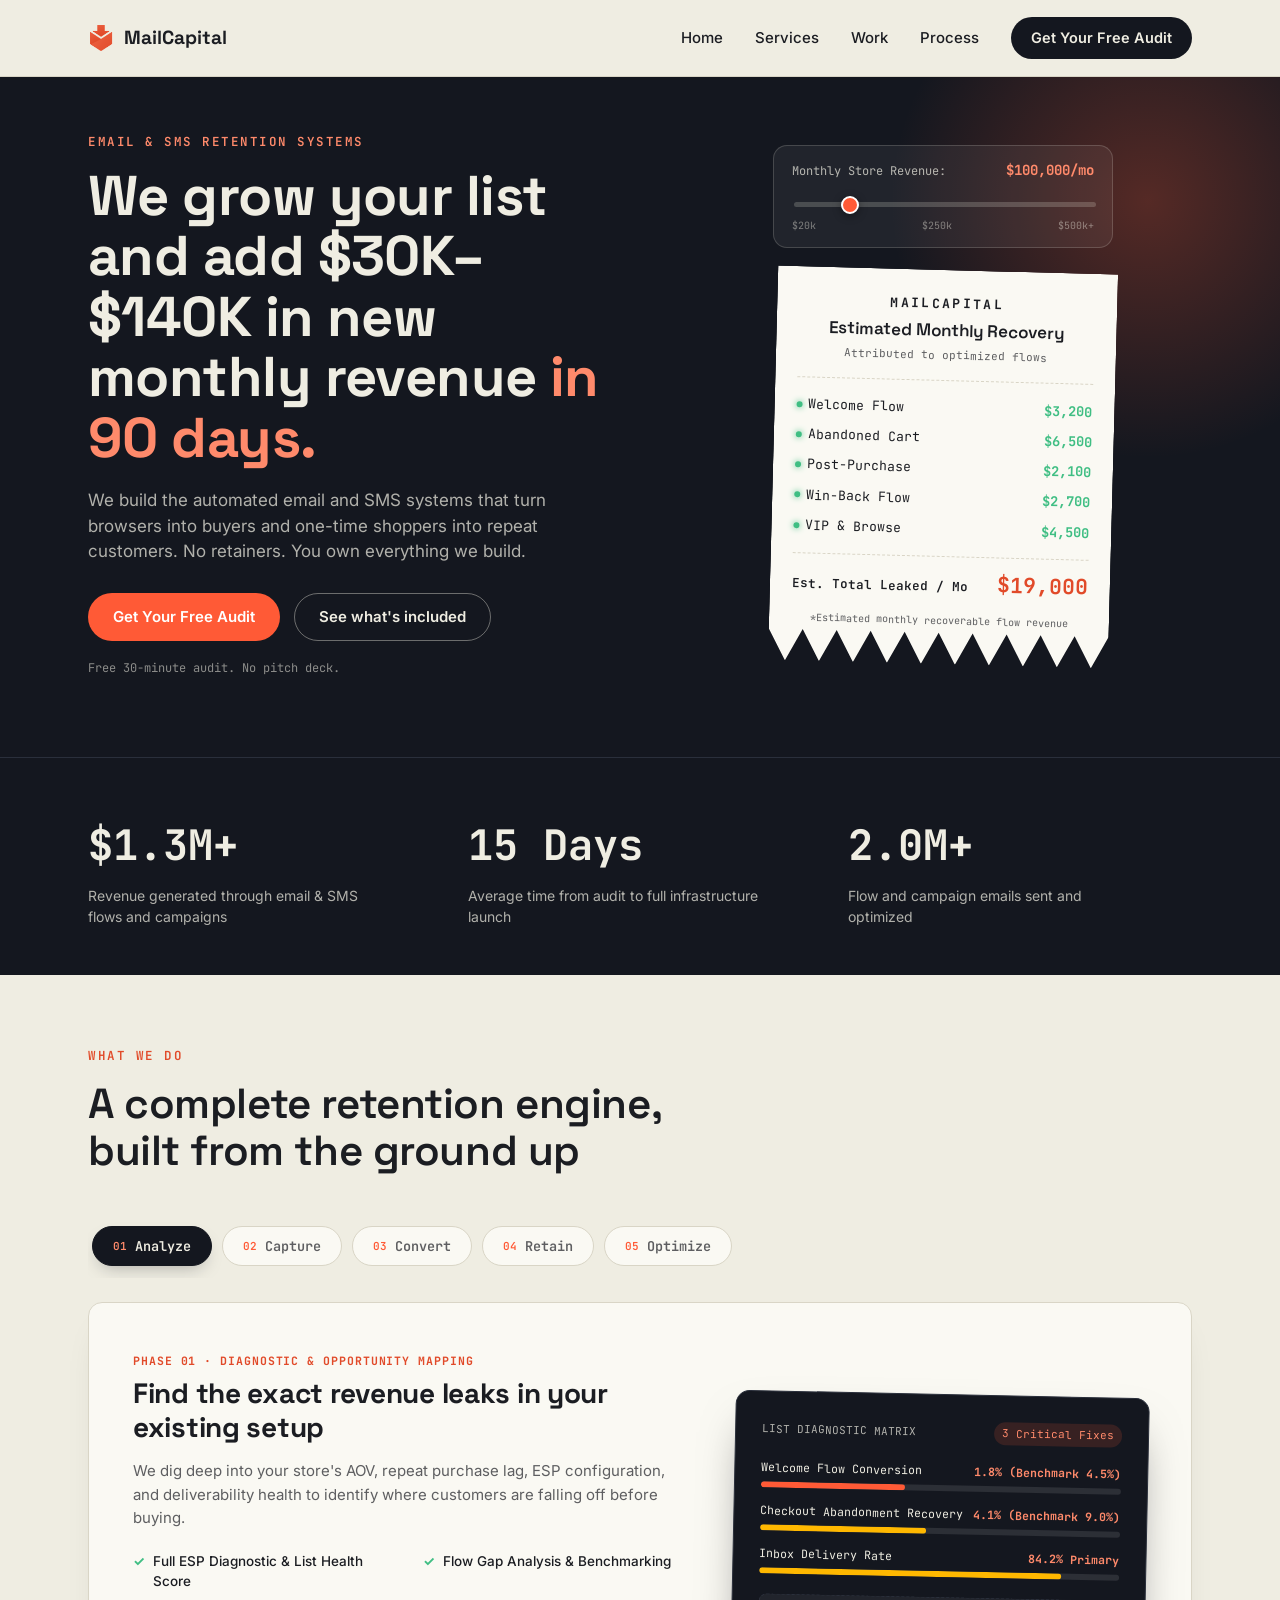
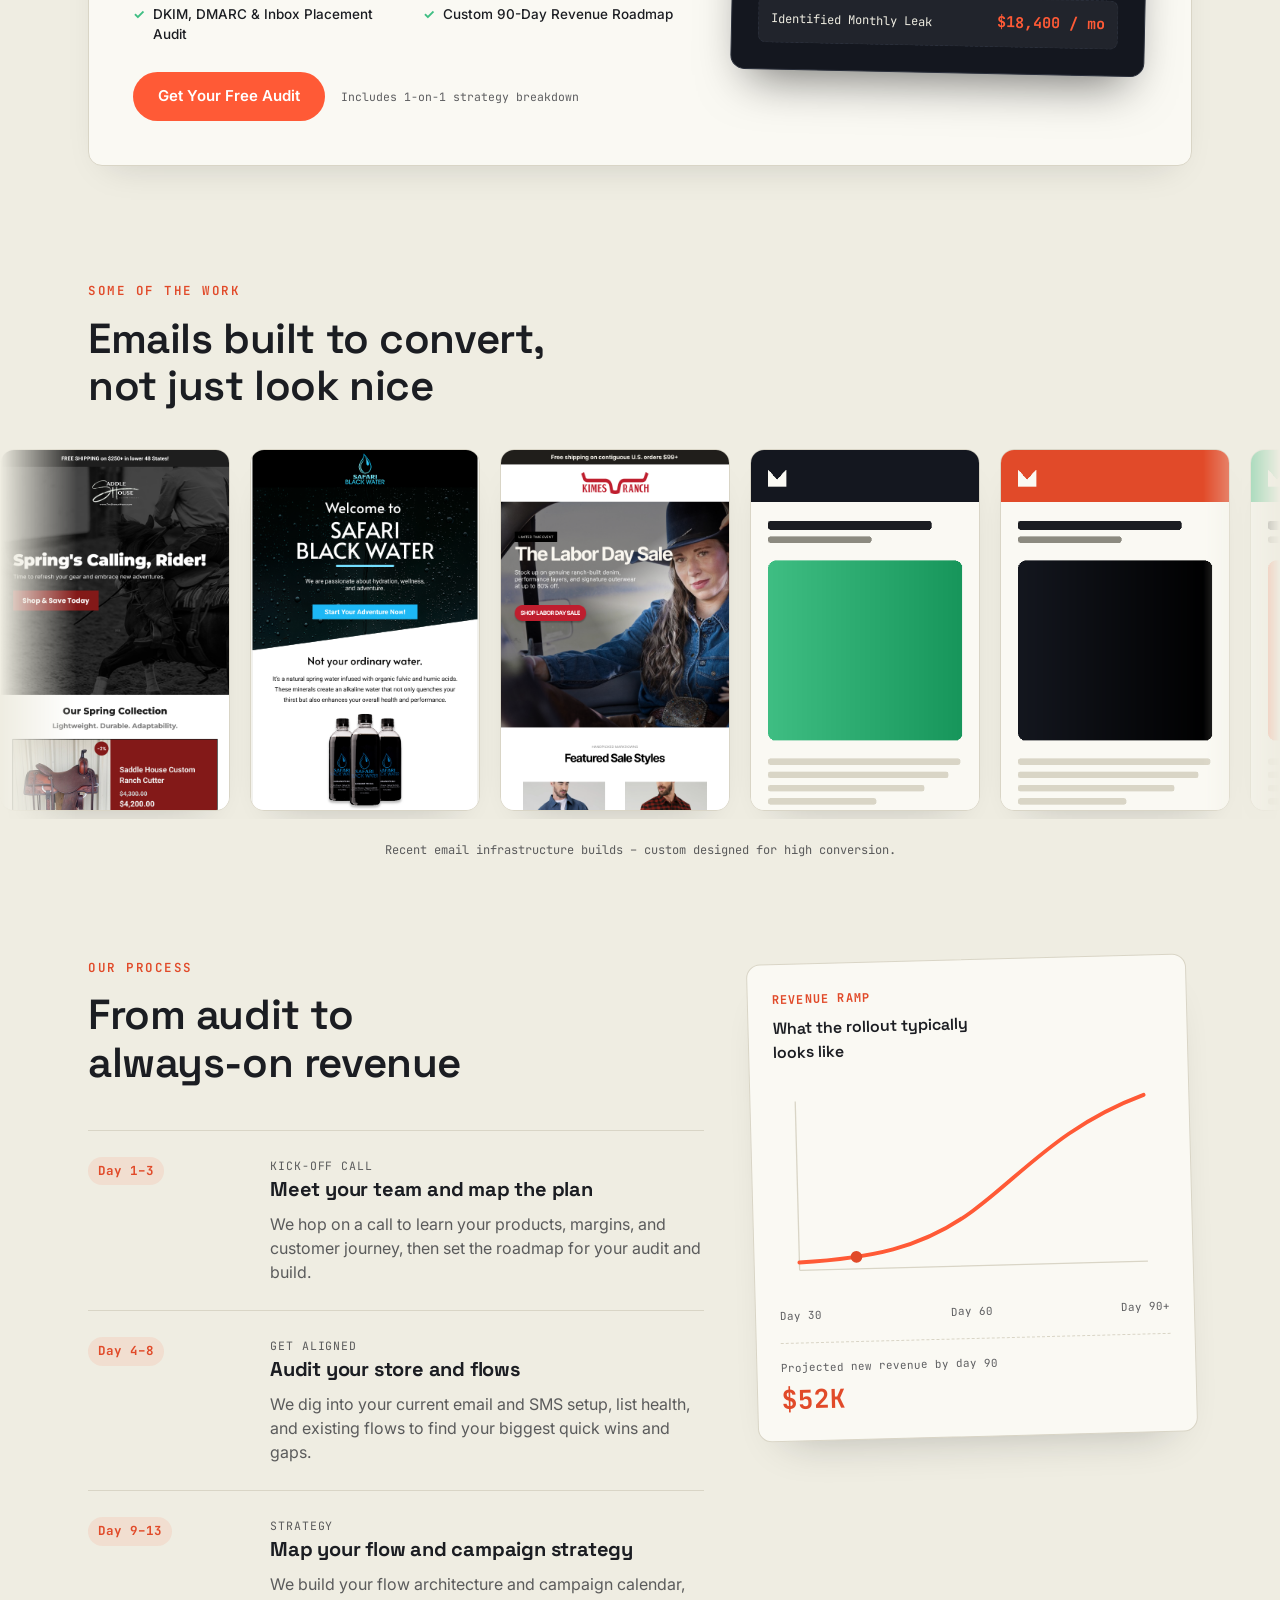
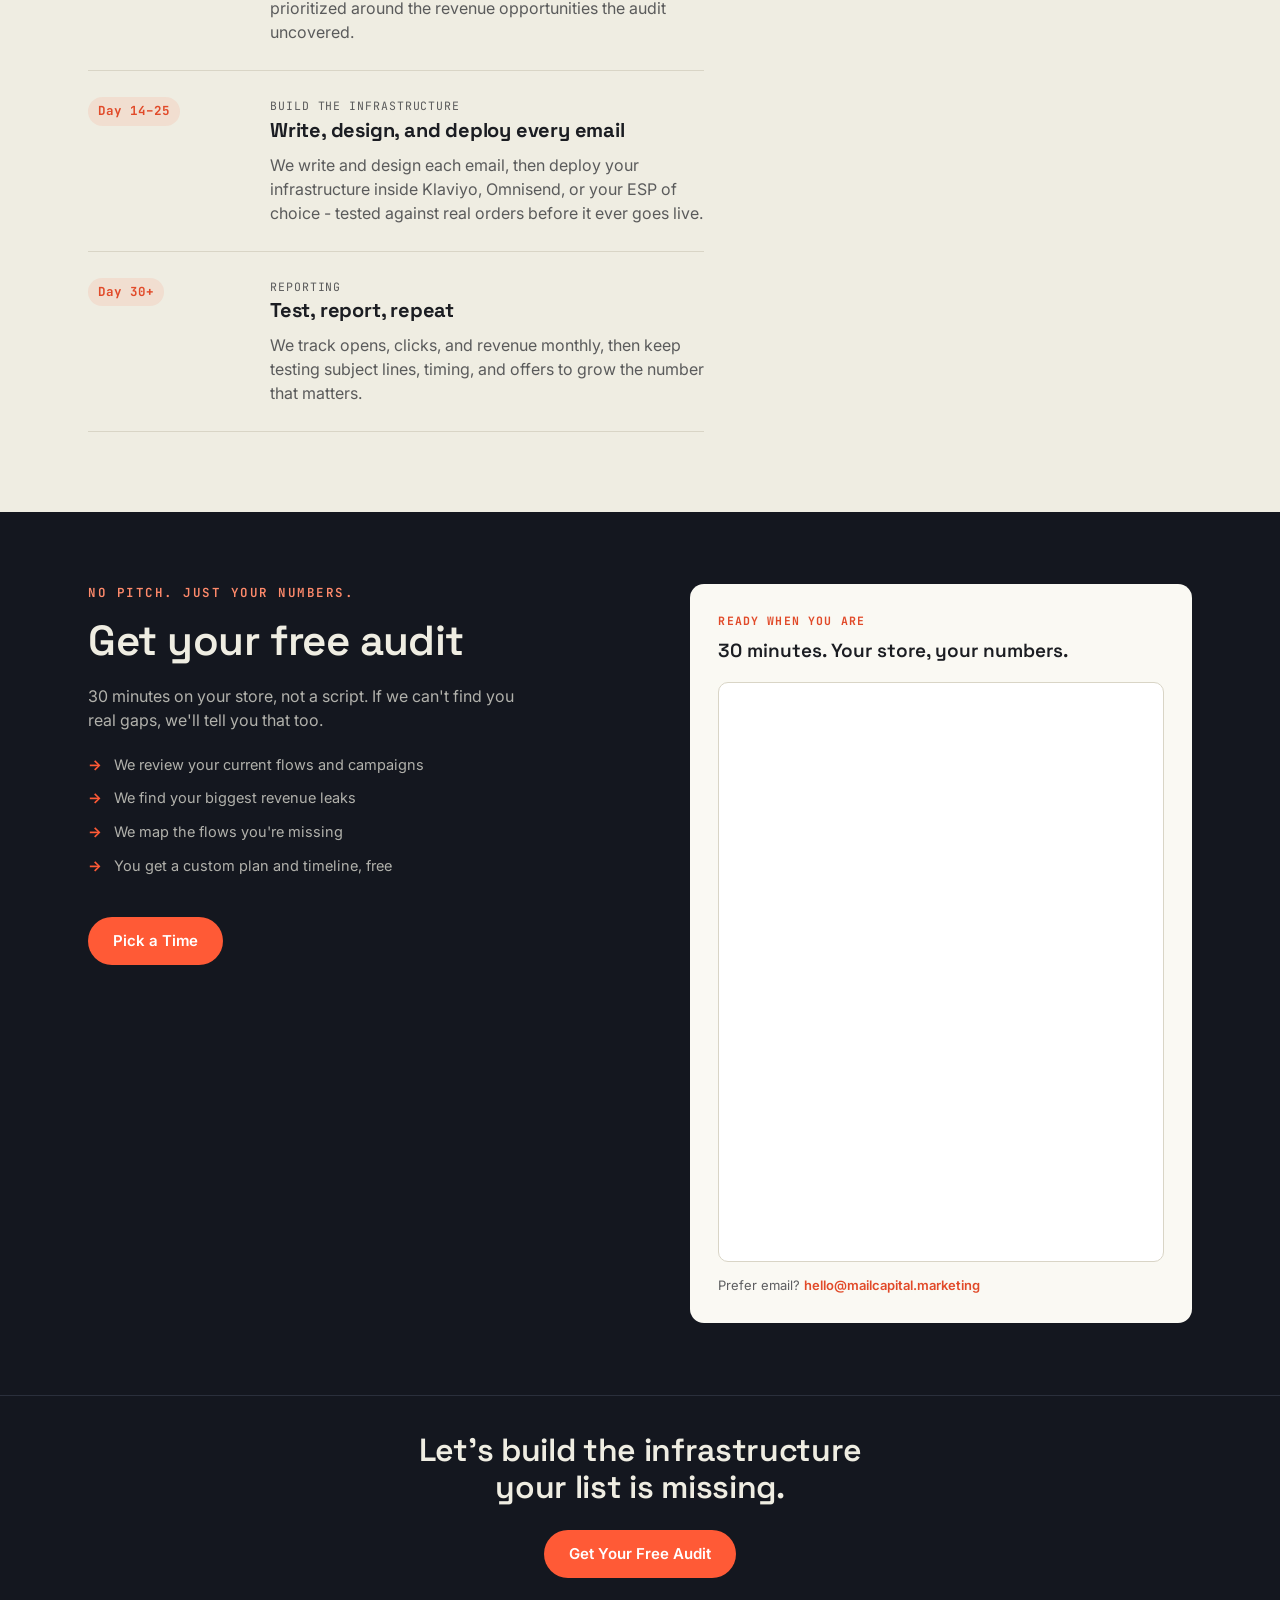
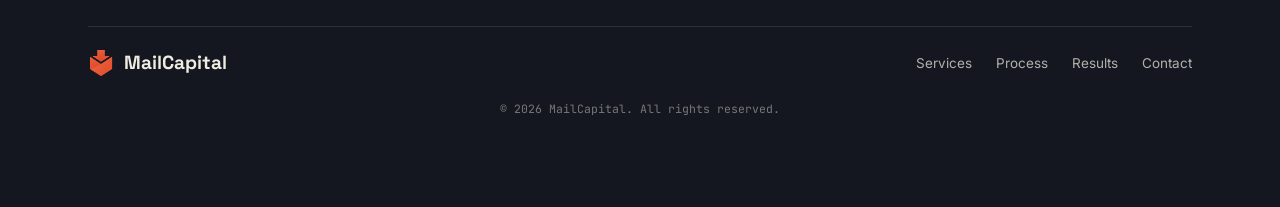
==== commit 1fe875b0: "Update index.html" ====
--- a/index.html
+++ b/index.html
@@ -481,73 +481,109 @@
 
   <div class="marquee" role="region" aria-label="Email design examples">
     <div class="marquee__track" id="marquee-track">
-      <!-- Group 1: Original Items -->
+      
+      <!-- Group 1: Original Set -->
       <div class="marquee__group">
         <div class="marquee__card">
           <div class="marquee__frame">
-            <img src="assets/images/the-saddle-house_email_spring-riding-gear-refresh.png" alt="The Saddle House Spring Riding Gear Refresh email design" class="marquee__img" loading="eager">
-          </div>
-        </div>
-        <div class="marquee__card">
-          <div class="marquee__frame">
-            <img src="assets/images/safari-black-water_email_welcome-1.png" alt="Safari Black Water Welcome Email design" class="marquee__img" loading="eager">
-          </div>
-        </div>
-        <div class="marquee__card">
-          <div class="marquee__frame">
-            <img src="assets/images/kimes-ranch_email_labor-day.png" alt="Kimes Ranch Labor Day Email" class="marquee__img" loading="eager">
-          </div>
-        </div>
-        <div class="marquee__card">
-          <div class="marquee__frame">
-            <img src="assets/images/win-back.png" alt="Win-Back Flow email design" class="marquee__img" loading="eager">
-          </div>
-        </div>
-        <div class="marquee__card">
-          <div class="marquee__frame">
-            <img src="assets/images/vip.png" alt="VIP Campaign email design" class="marquee__img" loading="eager">
-          </div>
-        </div>
-        <div class="marquee__card">
-          <div class="marquee__frame">
-            <img src="assets/images/promo.png" alt="Promo Campaign email design" class="marquee__img" loading="eager">
-          </div>
-        </div>
-      </div>
-
-      <!-- Group 2: Cloned Items for Seamless Loop -->
+            <img src="assets/images/the-saddle-house_email_spring-riding-gear-refresh.png" alt="The Saddle House Spring Riding Gear Refresh email design" class="marquee__img" loading="eager" decoding="sync">
+          </div>
+        </div>
+        <div class="marquee__card">
+          <div class="marquee__frame">
+            <img src="assets/images/safari-black-water_email_welcome-1.png" alt="Safari Black Water Welcome Email design" class="marquee__img" loading="eager" decoding="sync">
+          </div>
+        </div>
+        <div class="marquee__card">
+          <div class="marquee__frame">
+            <img src="assets/images/kimes-ranch_email_labor-day.png" alt="Kimes Ranch Labor Day Email" class="marquee__img" loading="eager" decoding="sync">
+          </div>
+        </div>
+        <div class="marquee__card">
+          <div class="marquee__frame">
+            <img src="assets/images/win-back.png" alt="Win-Back Flow email design" class="marquee__img" loading="eager" decoding="sync">
+          </div>
+        </div>
+        <div class="marquee__card">
+          <div class="marquee__frame">
+            <img src="assets/images/vip.png" alt="VIP Campaign email design" class="marquee__img" loading="eager" decoding="sync">
+          </div>
+        </div>
+        <div class="marquee__card">
+          <div class="marquee__frame">
+            <img src="assets/images/promo.png" alt="Promo Campaign email design" class="marquee__img" loading="eager" decoding="sync">
+          </div>
+        </div>
+      </div>
+
+      <!-- Group 2: Clone A -->
       <div class="marquee__group" aria-hidden="true">
         <div class="marquee__card">
           <div class="marquee__frame">
-            <img src="assets/images/the-saddle-house_email_spring-riding-gear-refresh.png" alt="" class="marquee__img" loading="eager">
-          </div>
-        </div>
-        <div class="marquee__card">
-          <div class="marquee__frame">
-            <img src="assets/images/safari-black-water_email_welcome-1.png" alt="" class="marquee__img" loading="eager">
-          </div>
-        </div>
-        <div class="marquee__card">
-          <div class="marquee__frame">
-            <img src="assets/images/kimes-ranch_email_labor-day.png" alt="" class="marquee__img" loading="eager">
-          </div>
-        </div>
-        <div class="marquee__card">
-          <div class="marquee__frame">
-            <img src="assets/images/win-back.png" alt="" class="marquee__img" loading="eager">
-          </div>
-        </div>
-        <div class="marquee__card">
-          <div class="marquee__frame">
-            <img src="assets/images/vip.png" alt="" class="marquee__img" loading="eager">
-          </div>
-        </div>
-        <div class="marquee__card">
-          <div class="marquee__frame">
-            <img src="assets/images/promo.png" alt="" class="marquee__img" loading="eager">
-          </div>
-        </div>
-      </div>
+            <img src="assets/images/the-saddle-house_email_spring-riding-gear-refresh.png" alt="" class="marquee__img" loading="eager" decoding="sync">
+          </div>
+        </div>
+        <div class="marquee__card">
+          <div class="marquee__frame">
+            <img src="assets/images/safari-black-water_email_welcome-1.png" alt="" class="marquee__img" loading="eager" decoding="sync">
+          </div>
+        </div>
+        <div class="marquee__card">
+          <div class="marquee__frame">
+            <img src="assets/images/kimes-ranch_email_labor-day.png" alt="" class="marquee__img" loading="eager" decoding="sync">
+          </div>
+        </div>
+        <div class="marquee__card">
+          <div class="marquee__frame">
+            <img src="assets/images/win-back.png" alt="" class="marquee__img" loading="eager" decoding="sync">
+          </div>
+        </div>
+        <div class="marquee__card">
+          <div class="marquee__frame">
+            <img src="assets/images/vip.png" alt="" class="marquee__img" loading="eager" decoding="sync">
+          </div>
+        </div>
+        <div class="marquee__card">
+          <div class="marquee__frame">
+            <img src="assets/images/promo.png" alt="" class="marquee__img" loading="eager" decoding="sync">
+          </div>
+        </div>
+      </div>
+
+      <!-- Group 3: Clone B -->
+      <div class="marquee__group" aria-hidden="true">
+        <div class="marquee__card">
+          <div class="marquee__frame">
+            <img src="assets/images/the-saddle-house_email_spring-riding-gear-refresh.png" alt="" class="marquee__img" loading="eager" decoding="sync">
+          </div>
+        </div>
+        <div class="marquee__card">
+          <div class="marquee__frame">
+            <img src="assets/images/safari-black-water_email_welcome-1.png" alt="" class="marquee__img" loading="eager" decoding="sync">
+          </div>
+        </div>
+        <div class="marquee__card">
+          <div class="marquee__frame">
+            <img src="assets/images/kimes-ranch_email_labor-day.png" alt="" class="marquee__img" loading="eager" decoding="sync">
+          </div>
+        </div>
+        <div class="marquee__card">
+          <div class="marquee__frame">
+            <img src="assets/images/win-back.png" alt="" class="marquee__img" loading="eager" decoding="sync">
+          </div>
+        </div>
+        <div class="marquee__card">
+          <div class="marquee__frame">
+            <img src="assets/images/vip.png" alt="" class="marquee__img" loading="eager" decoding="sync">
+          </div>
+        </div>
+        <div class="marquee__card">
+          <div class="marquee__frame">
+            <img src="assets/images/promo.png" alt="" class="marquee__img" loading="eager" decoding="sync">
+          </div>
+        </div>
+      </div>
+
     </div>
   </div>
   <p class="showcase__note wrap">Recent email infrastructure builds &ndash; custom designed for high conversion.</p>
--- a/css/style.css
+++ b/css/style.css
@@ -967,78 +967,128 @@
 }
 
 /* ===========================================================
-   EMAIL DESIGN SHOWCASE (Manual Mouse-Wheel Scroll)
+   EMAIL DESIGN SHOWCASE (Gap-Free Ticker + Reduced Height)
 =========================================================== */
-.showcase{ padding: 28px 0 72px; }
-.showcase .section-title{ margin-bottom: 32px; }
-.marquee{
+.showcase { 
+  padding: 28px 0 72px; 
+}
+
+.showcase .section-title { 
+  margin-bottom: 32px; 
+}
+
+.marquee {
+  width: 100%;
   overflow: hidden;
+  display: flex;
+  user-select: none;
   -webkit-mask-image: linear-gradient(90deg, transparent, #000 6%, #000 94%, transparent);
   mask-image: linear-gradient(90deg, transparent, #000 6%, #000 94%, transparent);
 }
-.marquee__track{
+
+.marquee__track {
+  display: flex;
+  width: max-content;
+  gap: 20px;
+  padding: 8px 0;
+}
+
+.marquee__group {
   display: flex;
   align-items: flex-start;
   gap: 20px;
-  width: max-content;
-  animation: marquee-scroll 30s linear infinite;
+  flex-shrink: 0;
+  animation: marquee-ticker 28s linear infinite;
   will-change: transform;
-  padding: 4px 0;
-}
-.marquee:hover .marquee__track{ animation-play-state: paused; }
-.marquee__card{
+}
+
+/* Pause horizontal ticker on hover so users can scroll the email */
+.marquee:hover .marquee__group { 
+  animation-play-state: paused; 
+}
+
+.marquee__card {
   width: 230px;
-  flex: none;
+  flex: 0 0 230px;
   border-radius: 14px;
   border: 1px solid var(--paper-line);
-  box-shadow: 0 20px 40px -26px rgba(20,23,31,.25);
+  box-shadow: 0 20px 40px -26px rgba(20, 23, 31, 0.25);
   background: var(--paper-raised);
   overflow: hidden;
   cursor: pointer;
-  transition: transform .2s ease, box-shadow .2s ease;
-}
-.marquee__card:hover{
+  transition: transform 0.2s ease, box-shadow 0.2s ease;
+}
+
+.marquee__card:hover {
   transform: translateY(-6px);
-  box-shadow: 0 26px 46px -22px rgba(20,23,31,.35);
-}
-.marquee__frame{
+  box-shadow: 0 26px 46px -22px rgba(20, 23, 31, 0.35);
+}
+
+.marquee__frame {
   position: relative;
   width: 100%;
-  height: 440px;
+  height: 360px; /* Reduced from 440px */
   overflow-x: hidden;
   overflow-y: auto;
   overscroll-behavior: contain;
   scrollbar-width: none;
   -ms-overflow-style: none;
-}
-.marquee__frame::-webkit-scrollbar{
+  background: #f7f6f0;
+}
+
+.marquee__frame::-webkit-scrollbar {
   display: none;
 }
-.marquee__img{
+
+.marquee__img {
   width: 100%;
+  min-height: 360px; /* Adjusted to match frame height */
   height: auto;
   display: block;
   pointer-events: none;
-}
-.showcase__note{
+  object-fit: cover;
+  object-position: top;
+}
+
+.showcase__note {
   margin: 22px auto 0;
   text-align: center;
   font-family: var(--font-mono);
   font-size: 12px;
   color: var(--ink-text-70);
 }
-@keyframes marquee-scroll{
-  from{ transform: translateX(0); }
-  to{ transform: translateX(-50%); }
-}
-@media (prefers-reduced-motion: reduce){
-  .marquee{ overflow-x: auto; -webkit-mask-image: none; mask-image: none; }
-  .marquee__track{ animation: none; }
-  .marquee__img{ animation: none; }
-}
-@media (max-width: 720px){
-  .marquee__card{ width: 190px; }
-  .marquee__frame{ height: 360px; }
+
+@keyframes marquee-ticker {
+  0% {
+    transform: translateX(0);
+  }
+  100% {
+    transform: translateX(calc(-100% - 20px));
+  }
+}
+
+@media (prefers-reduced-motion: reduce) {
+  .marquee { 
+    overflow-x: auto; 
+    -webkit-mask-image: none; 
+    mask-image: none; 
+  }
+  .marquee__group { 
+    animation: none; 
+  }
+}
+
+@media (max-width: 720px) {
+  .marquee__card { 
+    width: 190px;
+    flex: 0 0 190px;
+  }
+  .marquee__frame { 
+    height: 300px; /* Scaled down for mobile */
+  }
+  .marquee__img {
+    min-height: 300px;
+  }
 }
 
 /* ===========================================================
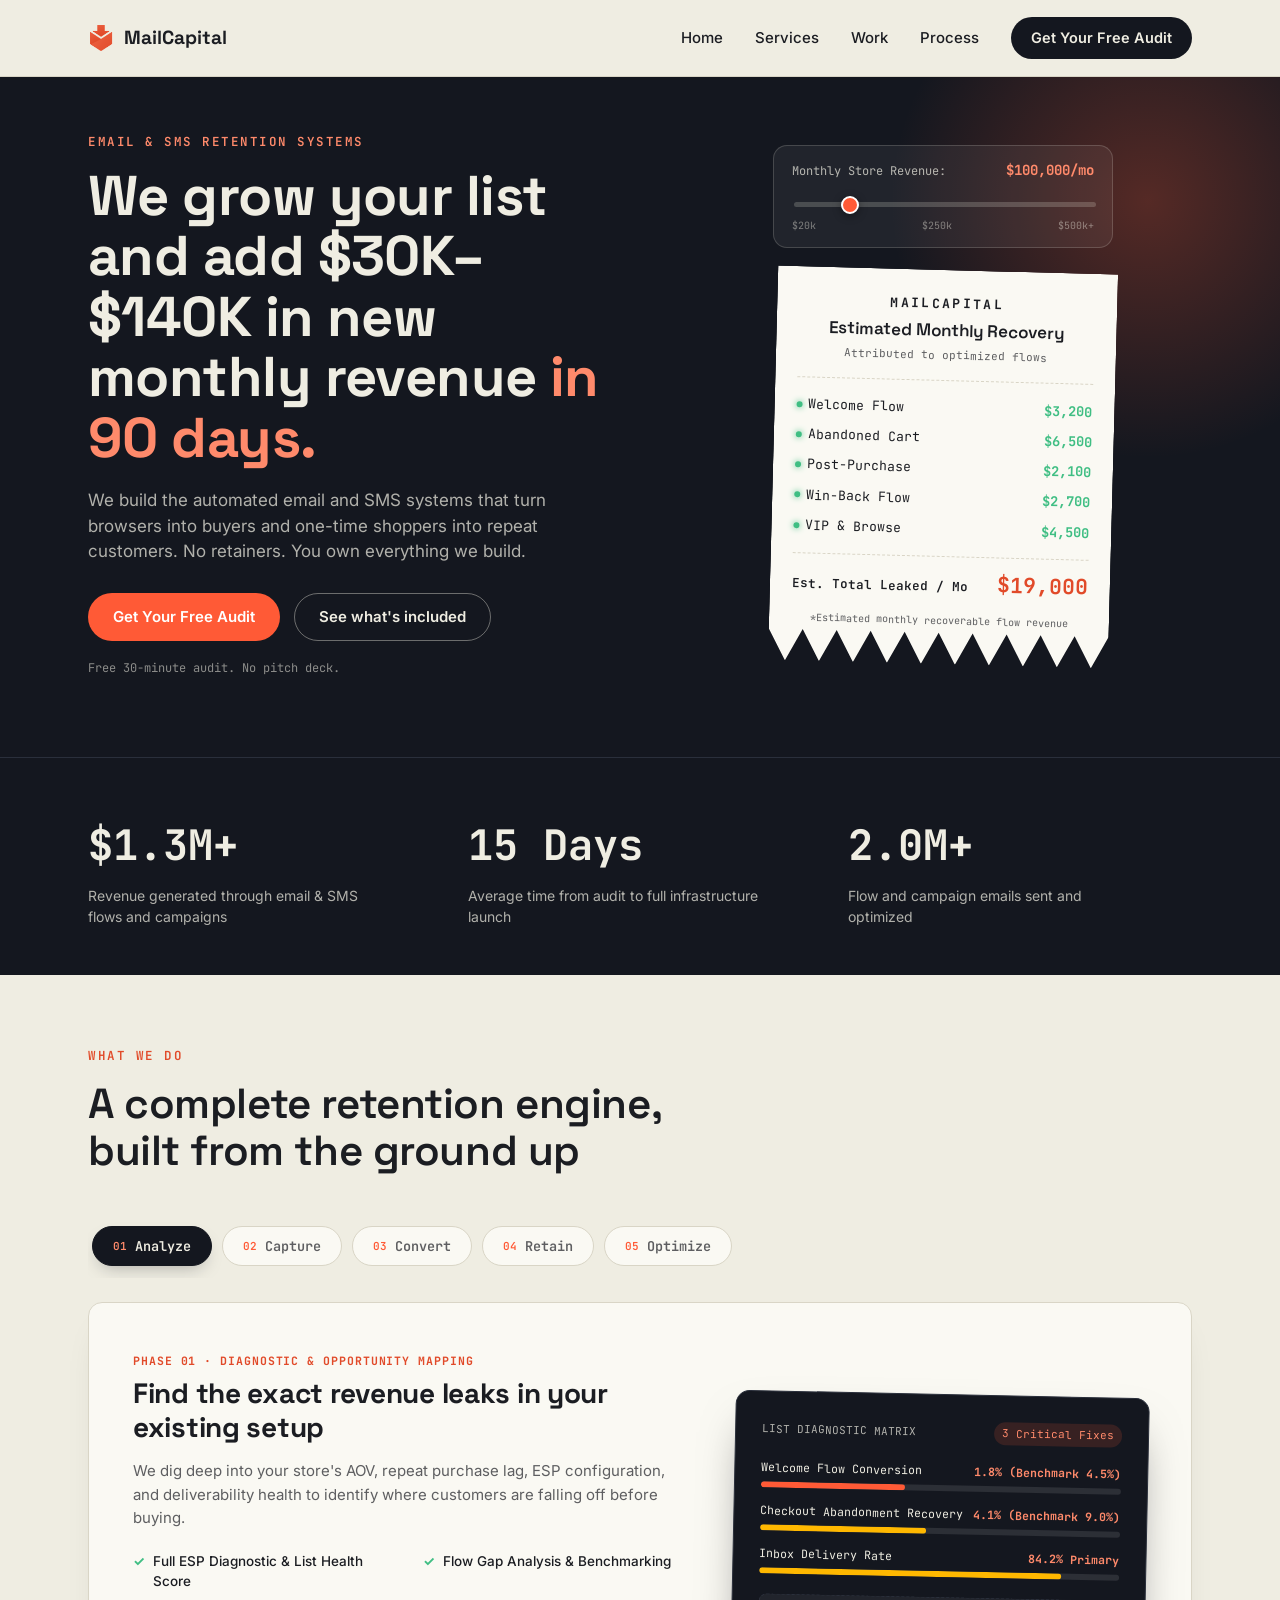
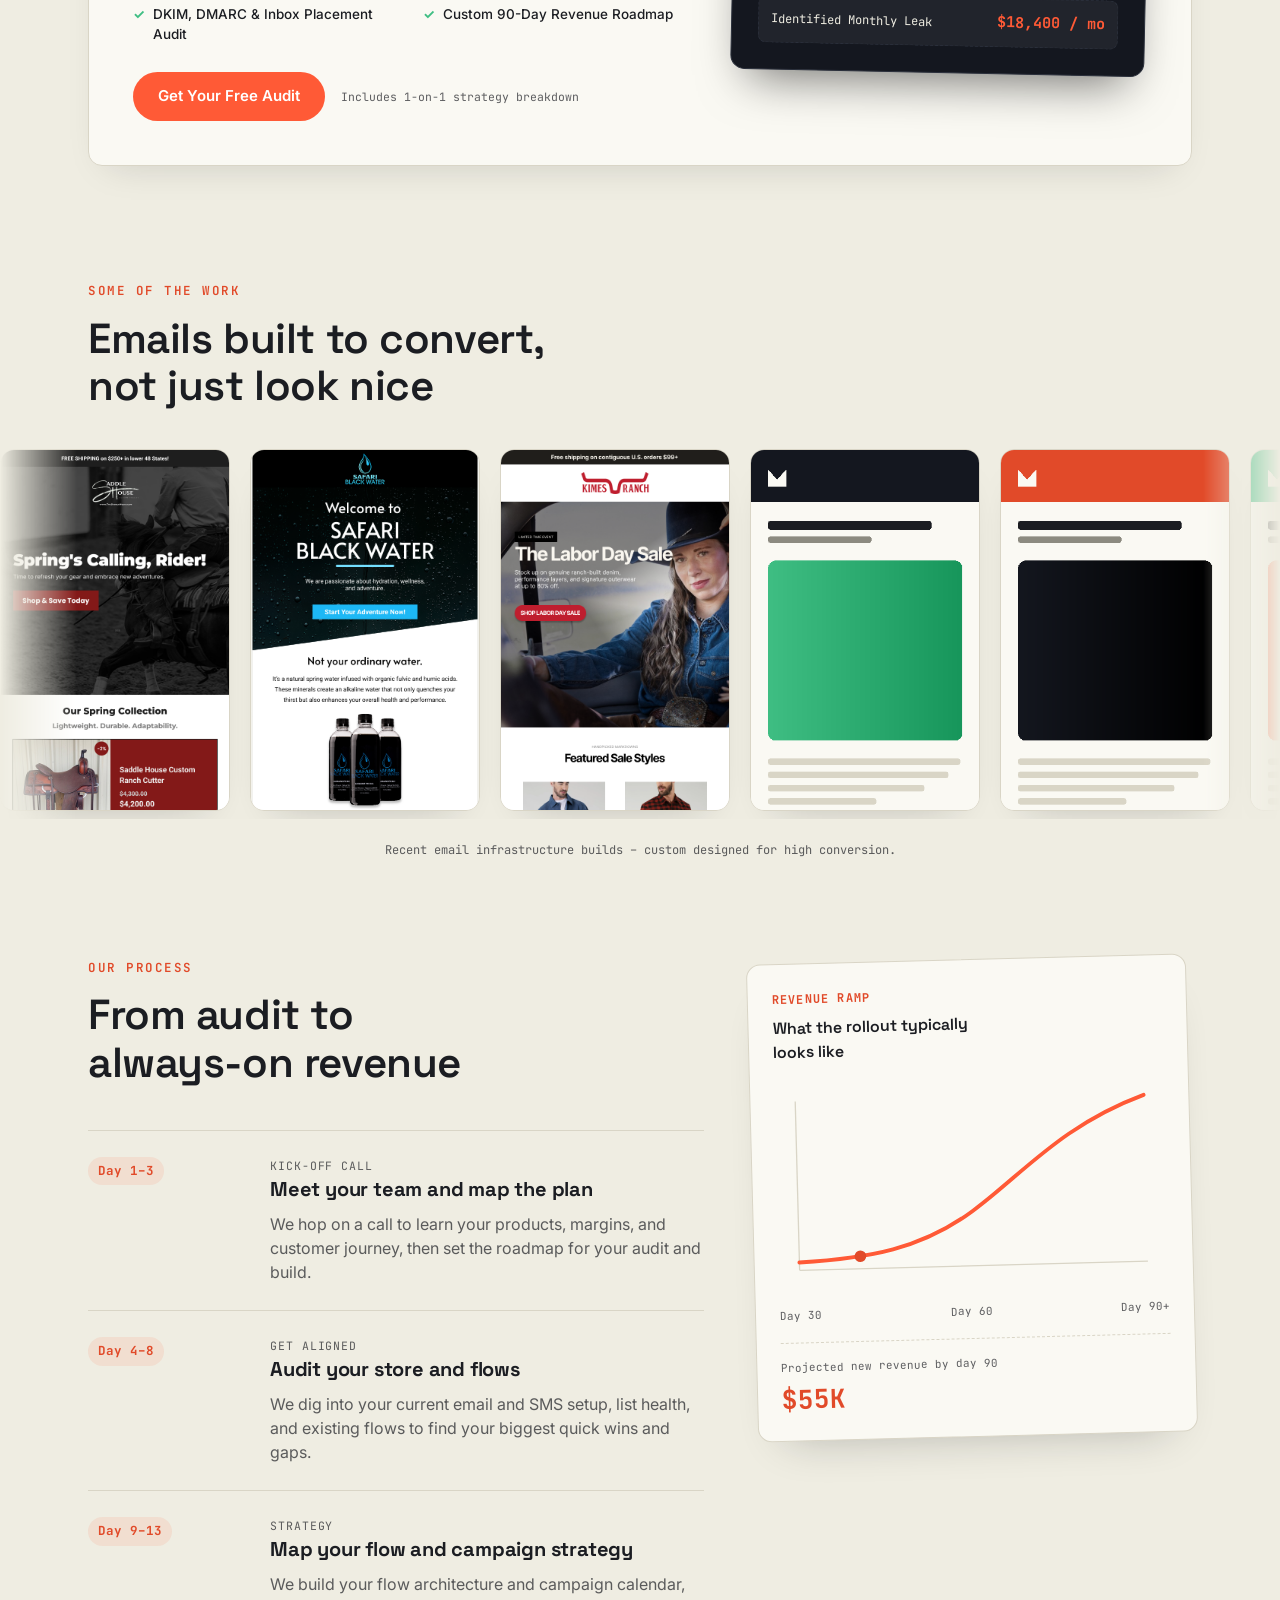
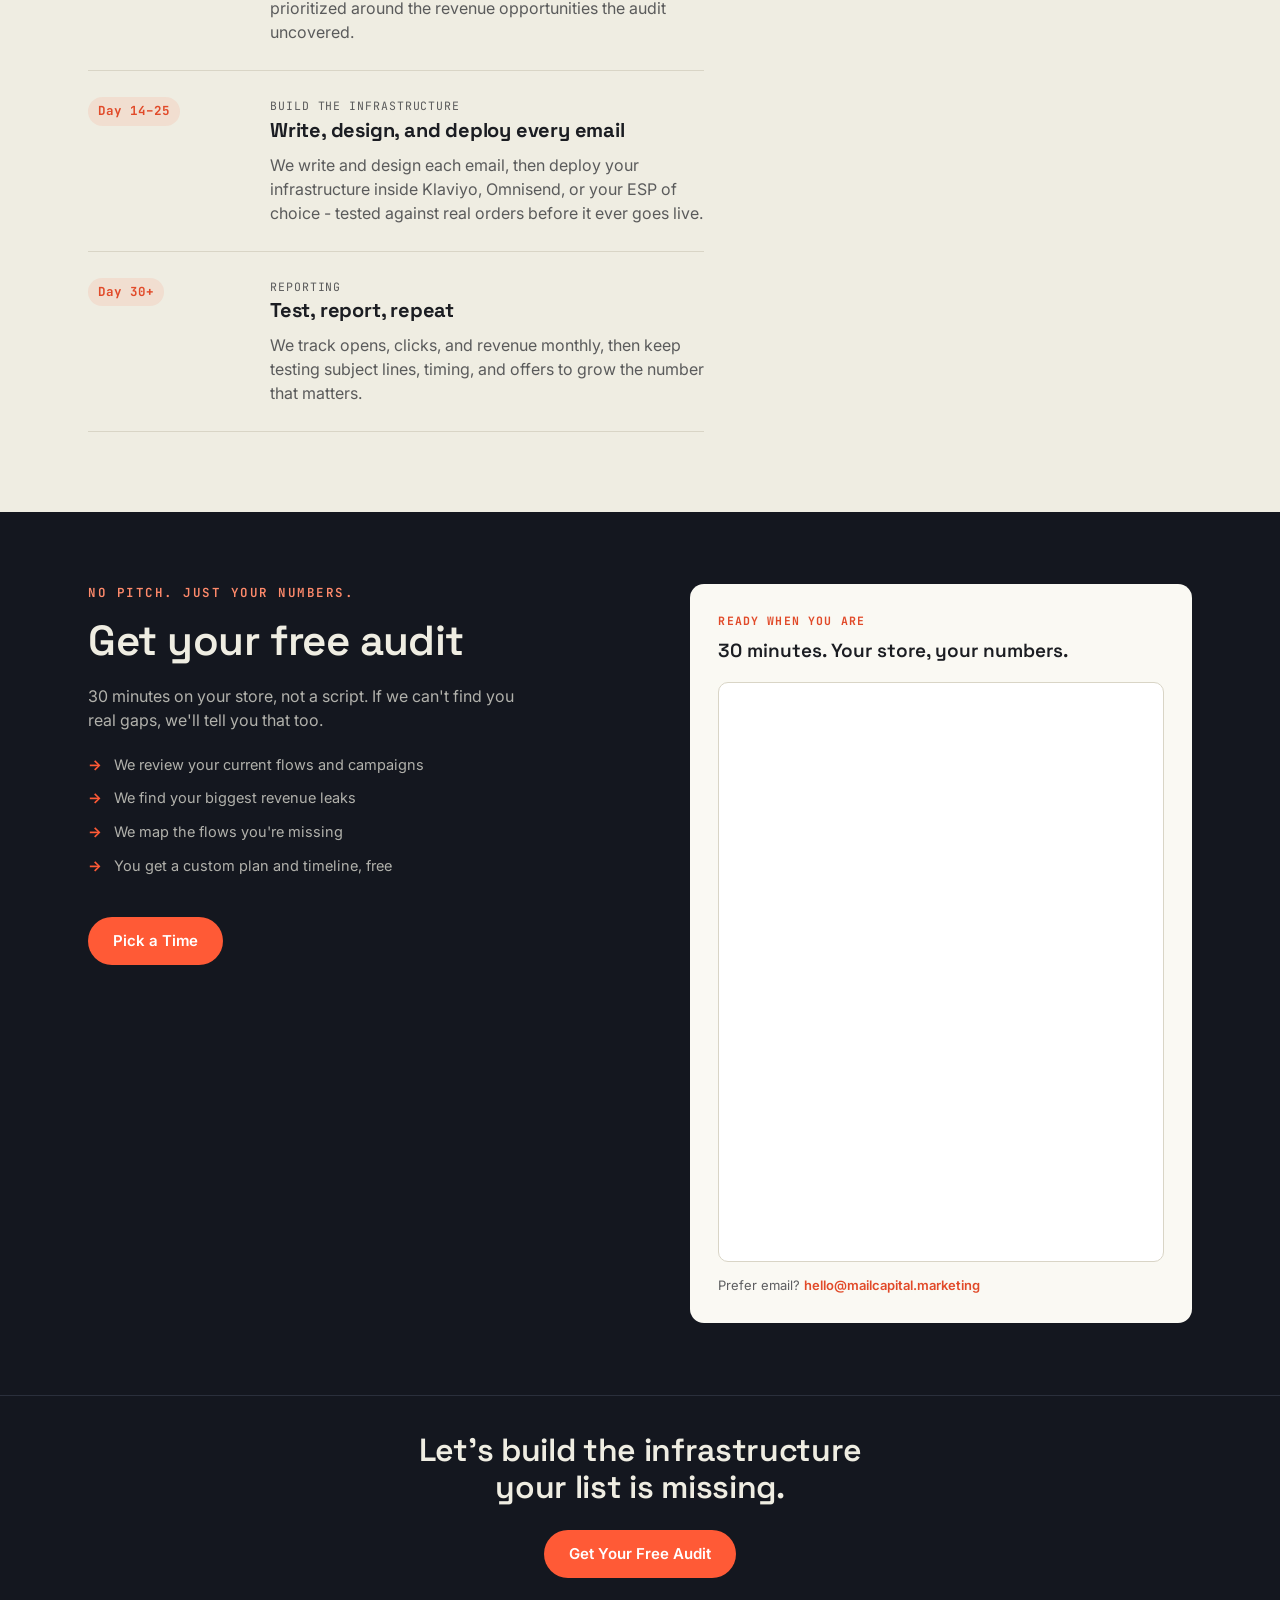
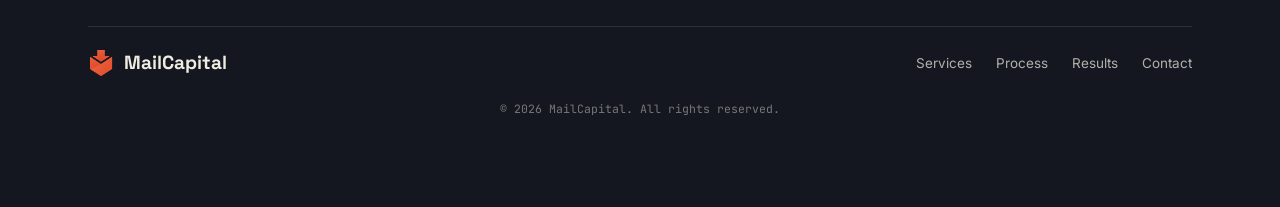
==== commit effccd1d: "Update index.html" ====
--- a/index.html
+++ b/index.html
@@ -697,22 +697,21 @@
         <p class="book__panel-title">30 minutes. Your store, your numbers.</p>
         <div class="book__calendar" id="calendar">
           <!-- Cal inline embed code begins -->
-<div style="width:100%;height:100%;overflow:scroll" id="my-cal-inline-lifecycle-marketing-audit-30min"></div>
-<script type="text/javascript">
-  (function (C, A, L) { let p = function (a, ar) { a.q.push(ar); }; let d = C.document; C.Cal = C.Cal || function () { let cal = C.Cal; let ar = arguments; if (!cal.loaded) { cal.ns = {}; cal.q = cal.q || []; d.head.appendChild(d.createElement("script")).src = A; cal.loaded = true; } if (ar[0] === L) { const api = function () { p(api, arguments); }; const namespace = ar[1]; api.q = api.q || []; if(typeof namespace === "string"){cal.ns[namespace] = cal.ns[namespace] || api;p(cal.ns[namespace], ar);p(cal, ["initNamespace", namespace]);} else p(cal, ar); return;} p(cal, ar); }; })(window, "https://app.cal.com/embed/embed.js", "init");
-Cal("init", "lifecycle-marketing-audit-30min", {origin:"https://app.cal.com"});
-Cal.config = Cal.config || {};
-Cal.config.forwardQueryParams = true;
-
-  Cal.ns["lifecycle-marketing-audit-30min"]("inline", {
-    elementOrSelector:"#my-cal-inline-lifecycle-marketing-audit-30min",
-    config: {"layout":"month_view","useSlotsViewOnSmallScreen":"true"},
-    calLink: "mailcapital/lifecycle-marketing-audit-30min",
-  });
-
-  Cal.ns["lifecycle-marketing-audit-30min"]("ui", {"hideEventTypeDetails":false,"layout":"month_view"});
-  </script>
-  <!-- Cal inline embed code ends -->
+          <div style="width:100%;height:100%;overflow:scroll" id="my-cal-inline-audit-call-30min"></div>
+          <script type="text/javascript">
+            (function (C, A, L) { let p = function (a, ar) { a.q.push(ar); }; let d = C.document; C.Cal = C.Cal || function () { let cal = C.Cal; let ar = arguments; if (!cal.loaded) { cal.ns = {}; cal.q = cal.q || []; d.head.appendChild(d.createElement("script")).src = A; cal.loaded = true; } if (ar[0] === L) { const api = function () { p(api, arguments); }; const namespace = ar[1]; api.q = api.q || []; if(typeof namespace === "string"){cal.ns[namespace] = cal.ns[namespace] || api;p(cal.ns[namespace], ar);p(cal, ["initNamespace", namespace]);} else p(cal, ar); return;} p(cal, ar); }; })(window, "https://app.cal.com/embed/embed.js", "init");
+            Cal("init", "audit-call-30min", {origin:"https://app.cal.com"});
+            Cal.config = Cal.config || {};
+            Cal.config.forwardQueryParams = true;
+            Cal.ns["audit-call-30min"]("inline", {
+              elementOrSelector:"#my-cal-inline-audit-call-30min",
+              config: {"layout":"month_view","useSlotsViewOnSmallScreen":"true"},
+              calLink: "mailcapital/audit-call-30min",
+            });
+            
+            Cal.ns["audit-call-30min"]("ui", {"hideEventTypeDetails":false,"layout":"month_view"});
+          </script>
+          <!-- Cal inline embed code ends -->
         </div>
         <p class="book__panel-note">Prefer email? <a href="mailto:hello@mailcapital.marketing">hello@mailcapital.marketing</a></p>
       </div>
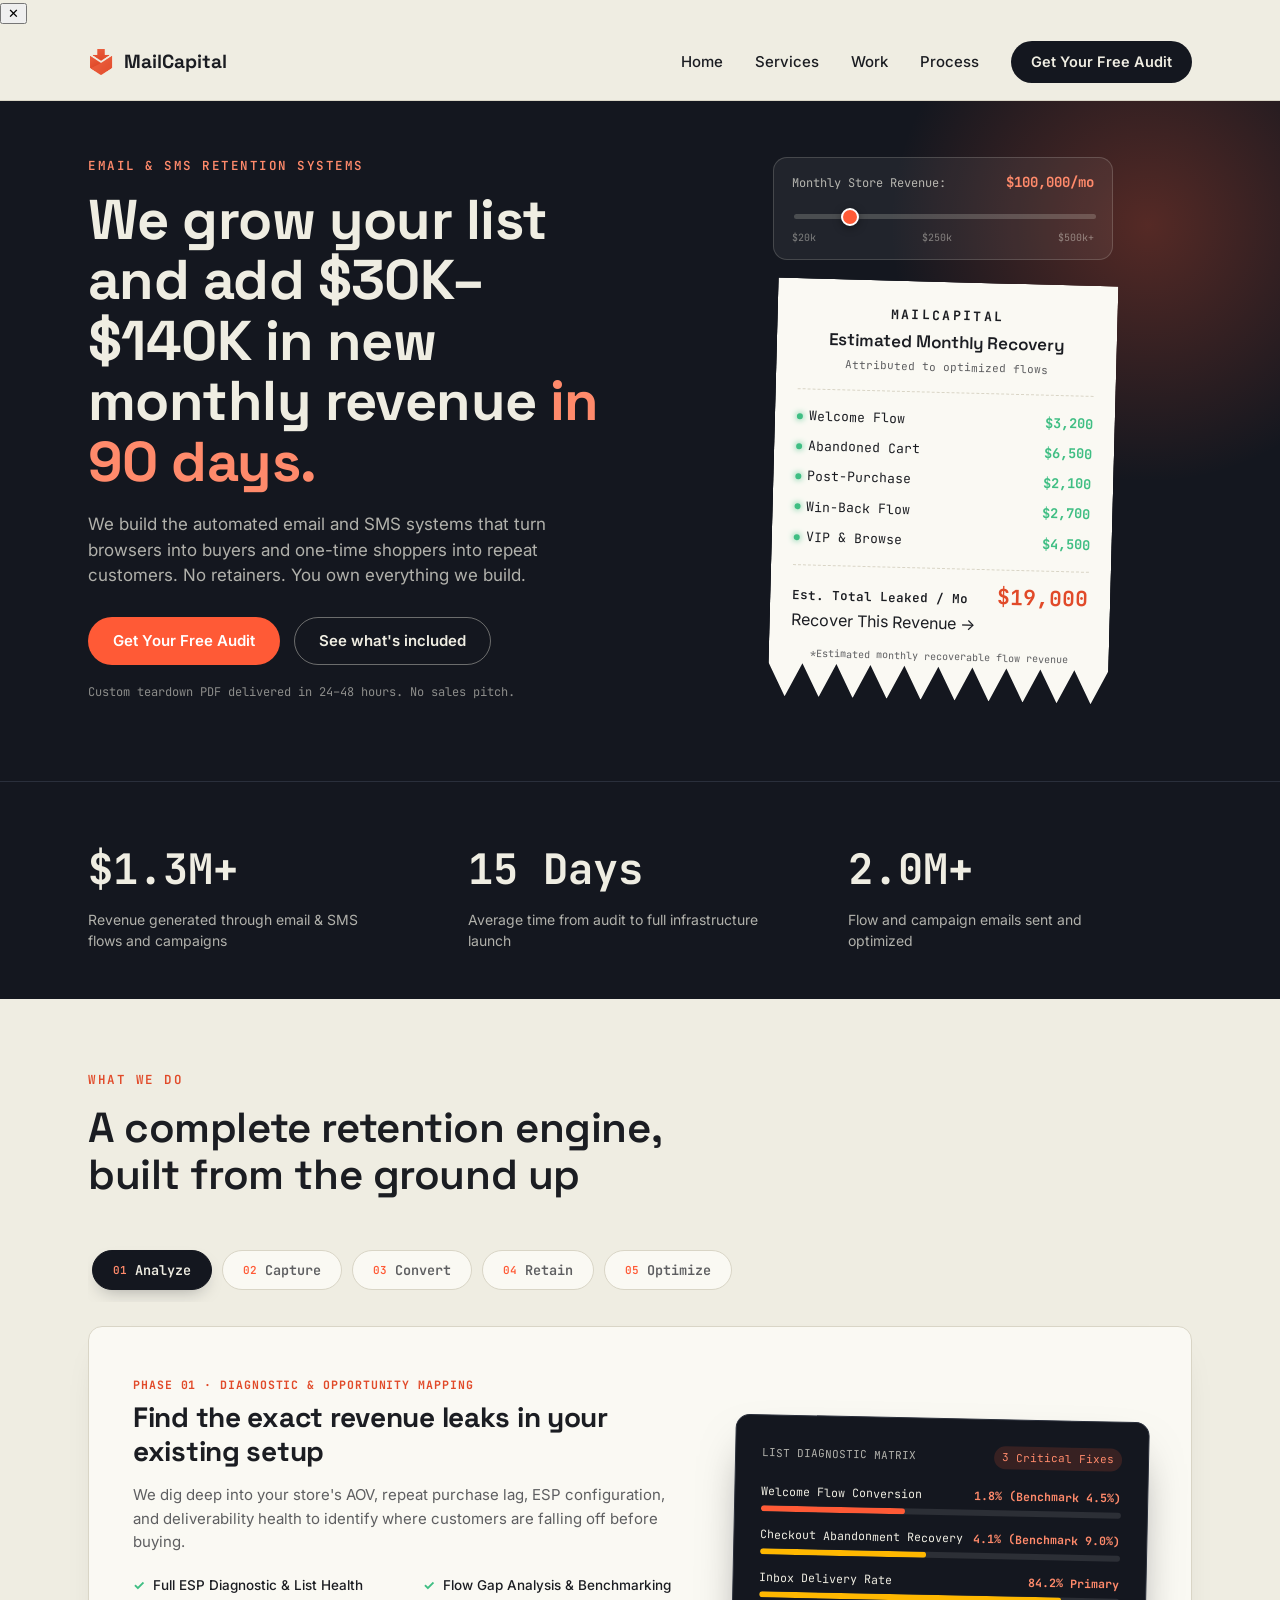
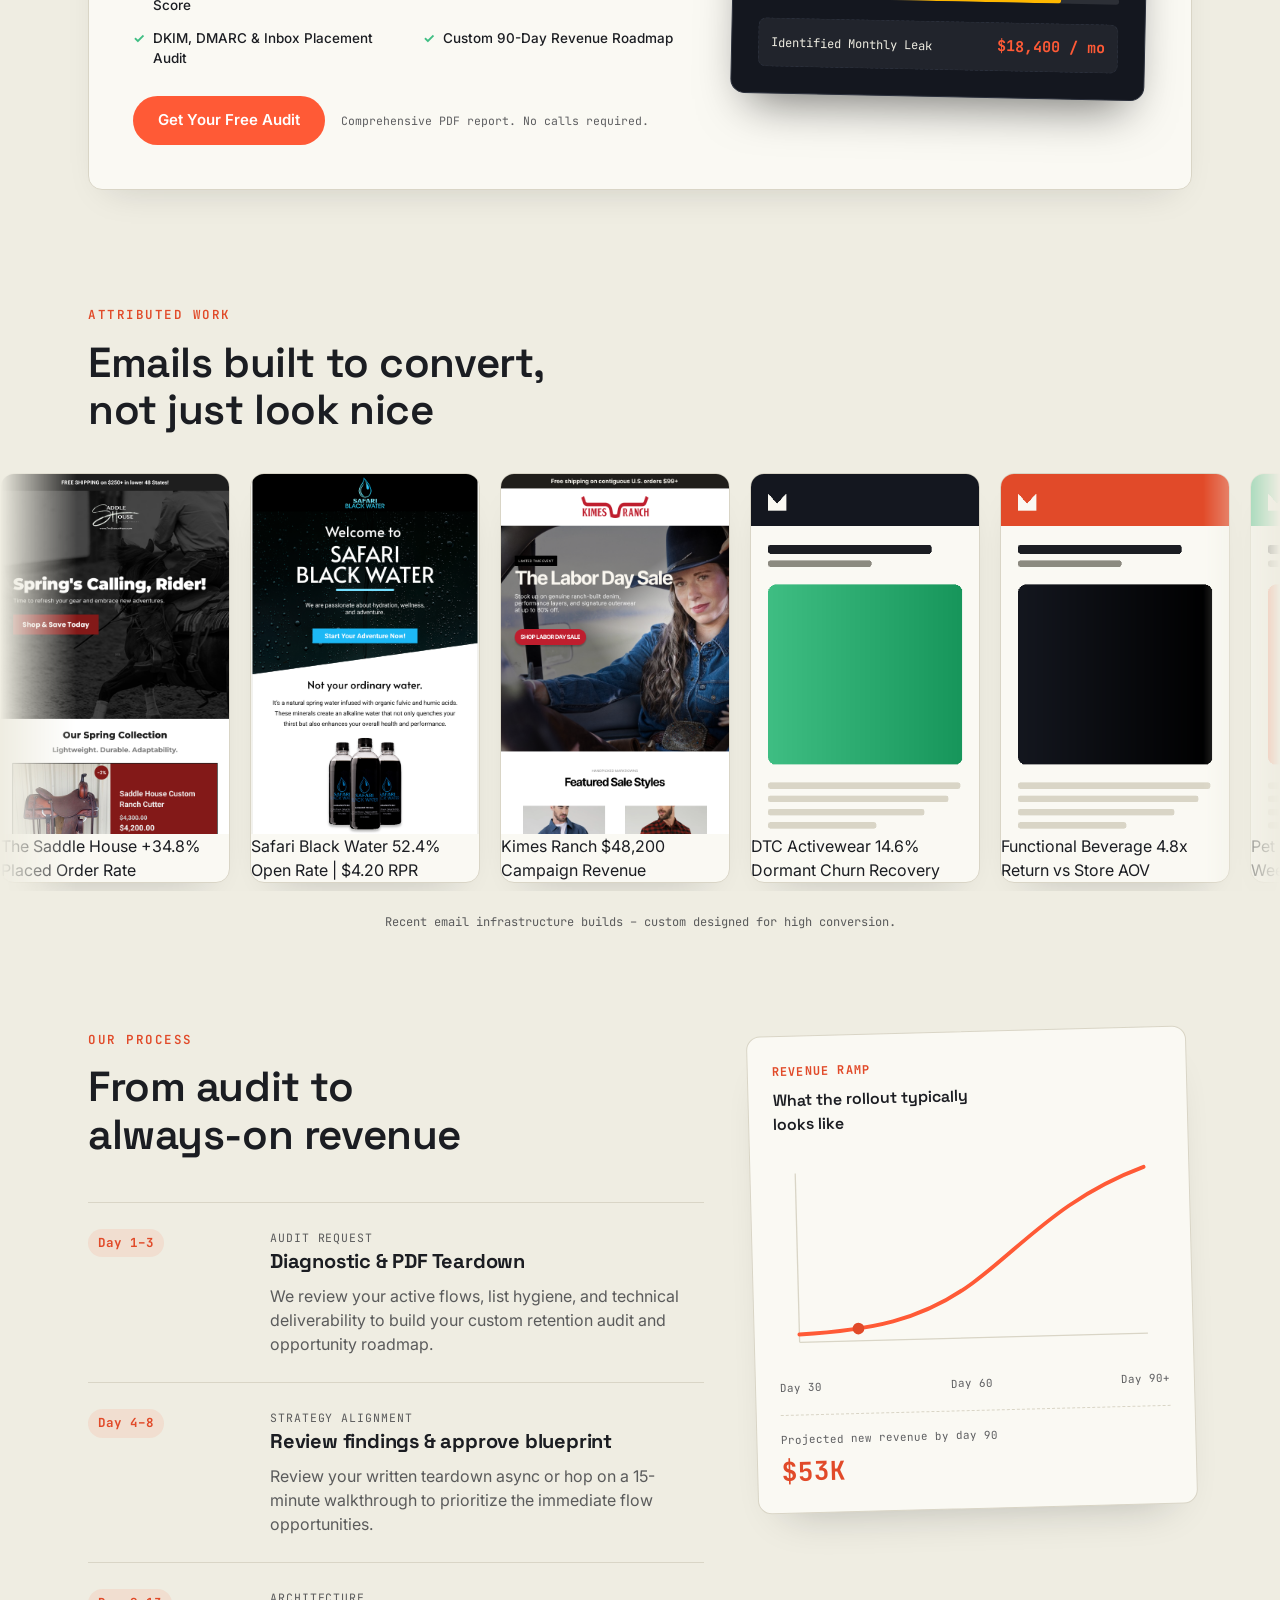
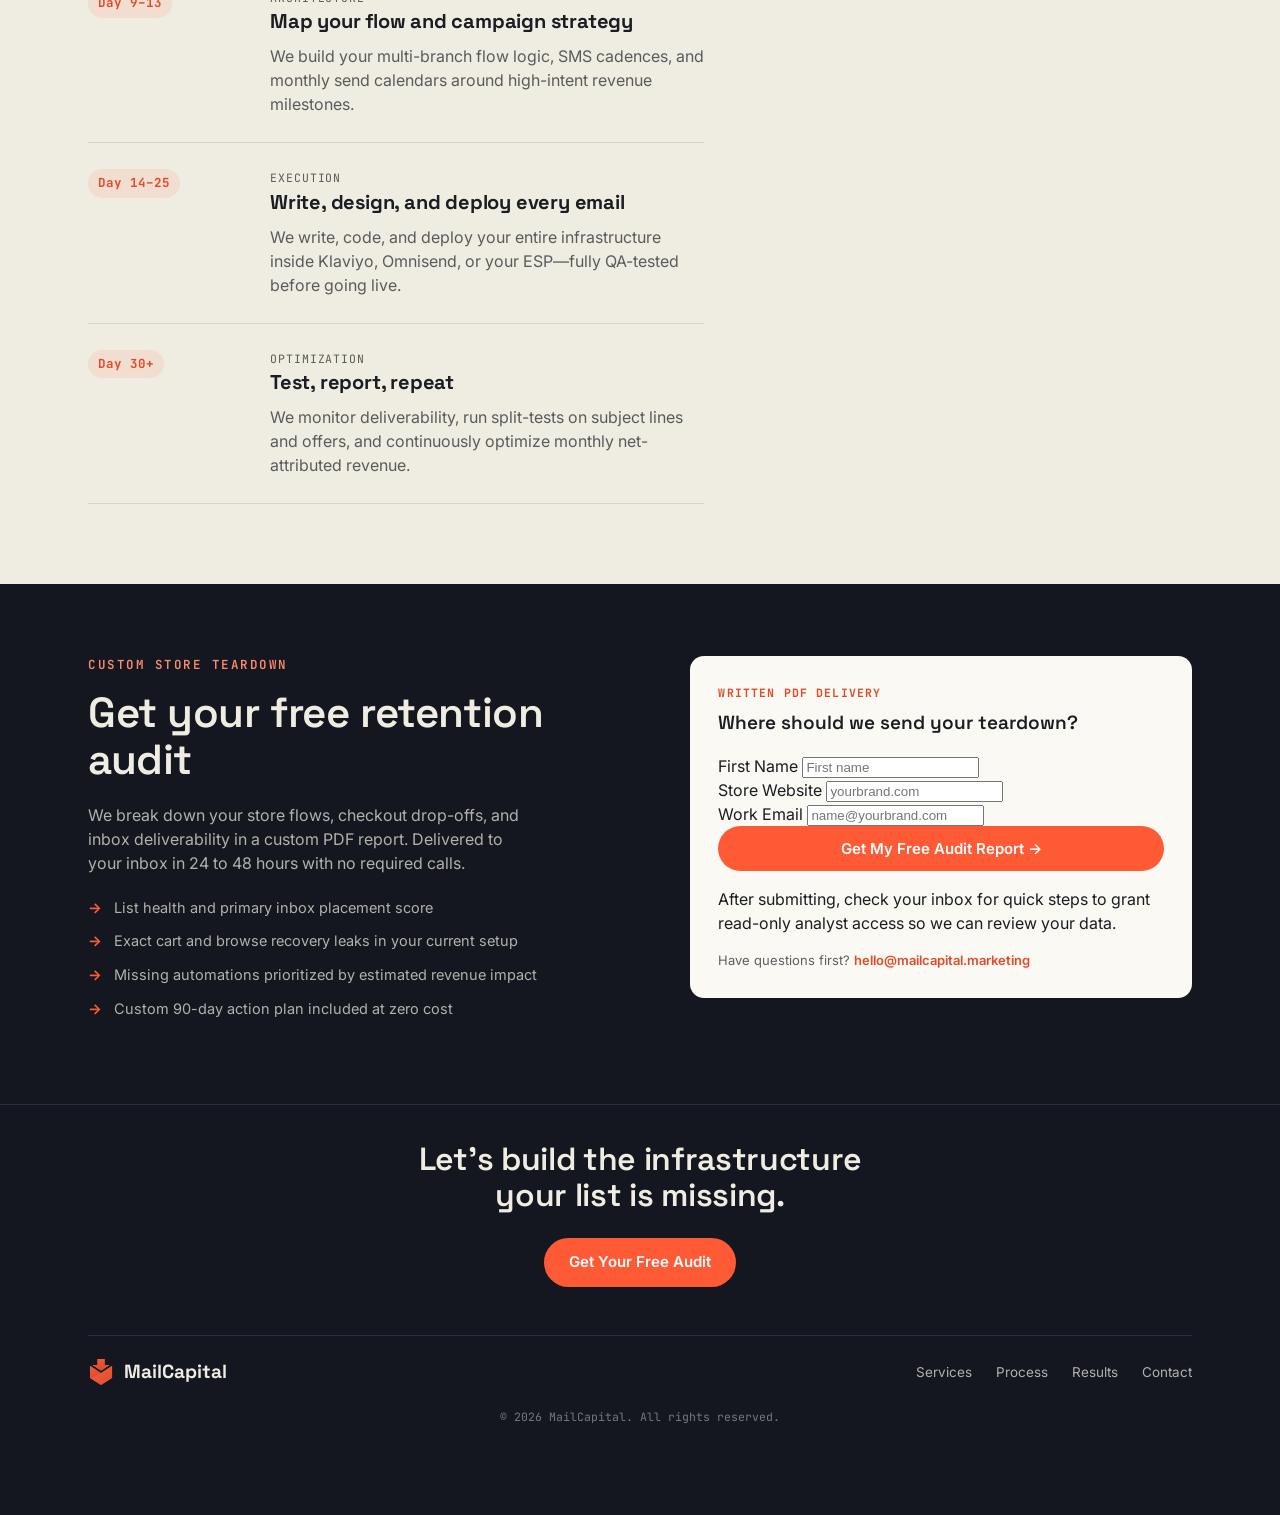
==== commit e62c3acd: "Change greeting from 'Hello' to 'Goodbye'" ====
--- a/index.html
+++ b/index.html
@@ -21,57 +21,140 @@
 <link rel="stylesheet" href="css/style.css">
 </head>
 <body id="top">
+  <!-- ============ FULLSCREEN RESULT TAKEOVER & WIDGET ============ -->
+  <div id="lead-widget-wrap" class="lead-widget-wrap">
+    <button id="lead-widget-close" class="lead-widget__close" aria-label="Dismiss widget">✕</button>
+    <button id="lead-widget" class="lead-widget" aria-label="Open Playbook Offer">
+      <span class="lead-widget__icon">📈</span>
+      <span class="lead-widget__text">Get 7-Figure Playbook</span>
+    </button>
+  </div>
+
+  <div id="lead-modal" class="lead-modal" role="dialog" aria-modal="true" aria-hidden="true">
+    <div class="lead-modal__glow-bg"></div>
+    <button id="lead-modal-close" class="lead-modal__close" aria-label="Close modal">✕</button>
+
+    <div class="lead-modal__inner">
+      <!-- Step 1: 1-Click Priority Action -->
+      <div class="lead-step active" id="lead-step-1">
+        <div class="lead-badge">⚡ Exclusive 7-Figure Framework</div>
+        <h2 class="lead-step__title">Where is your store looking to add the most revenue this quarter?</h2>
+        
+        <div class="lead-step__options">
+          <button type="button" class="quiz-btn" data-goal="Scale Automated Flow Revenue">
+            <span class="quiz-icon">⚡</span>
+            <div class="quiz-text">
+              <strong>Scale Automated Flow Revenue</strong>
+              <span>Recover carts, browses &amp; welcome conversions</span>
+            </div>
+          </button>
+          <button type="button" class="quiz-btn" data-goal="Double Monthly List Growth">
+            <span class="quiz-icon">📈</span>
+            <div class="quiz-text">
+              <strong>Double Monthly List Growth</strong>
+              <span>High-converting pop-ups &amp; zero-party quizzes</span>
+            </div>
+          </button>
+          <button type="button" class="quiz-btn" data-goal="Increase Repeat Purchase Velocity">
+            <span class="quiz-icon">🔁</span>
+            <div class="quiz-text">
+              <strong>Increase Repeat Purchase Velocity</strong>
+              <span>Post-purchase cross-sells &amp; VIP tiers</span>
+            </div>
+          </button>
+          <button type="button" class="quiz-btn" data-goal="Higher Campaign Conversions">
+            <span class="quiz-icon">✉️</span>
+            <div class="quiz-text">
+              <strong>Higher Campaign Conversions</strong>
+              <span>Weekly sends that convert without spamming</span>
+            </div>
+          </button>
+        </div>
+
+        <button type="button" id="lead-nothanks-btn" class="lead-nothanks-link">No thanks, I will pass on scaling revenue</button>
+      </div>
+
+      <!-- Step 2: Direct Email Capture with Inline Error -->
+      <div class="lead-step" id="lead-step-2">
+        <div class="lead-badge">📥 Instant PDF Access</div>
+        <h2 class="lead-step__title">Where should we send your 7-Figure Retention &amp; Flow Playbook?</h2>
+        
+        <form id="lead-capture-form" class="lead-form" novalidate>
+          <div class="lead-form__group">
+            <input type="email" id="lead-email" name="email" placeholder="name@yourstore.com" required class="lead-input" />
+            <span class="form-error" id="lead-email-error"></span>
+          </div>
+          <button type="submit" class="btn btn--primary btn--block">Send Me The Playbook &rarr;</button>
+        </form>
+        <button type="button" id="step-2-back" class="lead-back-btn">&larr; Back</button>
+      </div>
+
+      <!-- Step 3: Direct Confirmation & Booking -->
+      <div class="lead-step" id="lead-step-3">
+        <div class="lead-badge">🎉 Check Your Inbox</div>
+        <h2 class="lead-step__title">Your playbook is on the way.</h2>
+        <p style="font-size: 14.5px; color: var(--ink-text-70); margin-bottom: 24px; line-height: 1.5;">
+          We just sent the 7-Figure Retention &amp; Flow Playbook to your email address. It should arrive in the next 1–2 minutes.
+        </p>
+        
+        <div class="lead-step__cta-box">
+          <a href="#book" id="lead-book-call-btn" class="btn btn--primary btn--block">Get Your Free Audit</a>
+          <button type="button" id="lead-done-btn" class="lead-text-btn">Return to website</button>
+        </div>
+      </div>
+    </div>
+  </div>
+
+  <link rel="stylesheet" href="css/popup.css" />
+  <script src="js/popup.js" defer></script>
 
 <a class="skip-link" href="#main">Skip to content</a>
 
 <!-- ============ NAV ============ -->
 <header class="nav" id="top">
   <div class="wrap nav__row">
-    <!-- Logo (Left on Desktop / Top-Left on Mobile) -->
     <a href="#home" class="nav__logo" aria-label="MailCapital home">
       <img src="assets/images/logo.png" alt="" class="nav__logo-img">
       <span class="nav__logo-text">MailCapital</span>
     </a>
 
-    <!-- Navigation Links (Pushed to the right alongside the CTA) -->
     <nav class="nav__links" id="nav-links" aria-label="Main Navigation">
-  <a href="#home" class="nav__link">
-    <svg class="nav__icon" viewBox="0 0 24 24" fill="none" stroke="currentColor" stroke-width="2" stroke-linecap="round" stroke-linejoin="round">
-      <path d="M3 9l9-7 9 7v11a2 2 0 0 1-2 2H5a2 2 0 0 1-2-2z"></path>
-      <polyline points="9 22 9 12 15 12 15 22"></polyline>
-    </svg>
-    <span class="nav__label">Home</span>
-  </a>
-
-  <a href="#services" class="nav__link">
-    <svg class="nav__icon" viewBox="0 0 24 24" fill="none" stroke="currentColor" stroke-width="2" stroke-linecap="round" stroke-linejoin="round">
-      <polygon points="12 2 2 7 12 12 22 7 12 2"></polygon>
-      <polyline points="2 17 12 22 22 17"></polyline>
-      <polyline points="2 12 12 17 22 12"></polyline>
-    </svg>
-    <span class="nav__label">Services</span>
-  </a>
-
-  <a href="#showcase" class="nav__link">
-    <svg class="nav__icon" viewBox="0 0 24 24" fill="none" stroke="currentColor" stroke-width="2" stroke-linecap="round" stroke-linejoin="round">
-      <rect x="2" y="7" width="20" height="14" rx="2" ry="2"></rect>
-      <path d="M16 21V5a2 2 0 0 0-2-2h-4a2 2 0 0 0-2 2v16"></path>
-    </svg>
-    <span class="nav__label">Work</span>
-  </a>
-
-  <a href="#process" class="nav__link">
-    <svg class="nav__icon" viewBox="0 0 24 24" fill="none" stroke="currentColor" stroke-width="2" stroke-linecap="round" stroke-linejoin="round">
-      <line x1="6" y1="3" x2="6" y2="15"></line>
-      <circle cx="18" cy="6" r="3"></circle>
-      <circle cx="6" cy="18" r="3"></circle>
-      <path d="M18 9a9 9 0 0 1-9 9"></path>
-    </svg>
-    <span class="nav__label">Process</span>
-  </a>
-</nav>
-
-    <!-- Audit CTA -->
+      <a href="#home" class="nav__link">
+        <svg class="nav__icon" viewBox="0 0 24 24" fill="none" stroke="currentColor" stroke-width="2" stroke-linecap="round" stroke-linejoin="round">
+          <path d="M3 9l9-7 9 7v11a2 2 0 0 1-2 2H5a2 2 0 0 1-2-2z"></path>
+          <polyline points="9 22 9 12 15 12 15 22"></polyline>
+        </svg>
+        <span class="nav__label">Home</span>
+      </a>
+
+      <a href="#services" class="nav__link">
+        <svg class="nav__icon" viewBox="0 0 24 24" fill="none" stroke="currentColor" stroke-width="2" stroke-linecap="round" stroke-linejoin="round">
+          <polygon points="12 2 2 7 12 12 22 7 12 2"></polygon>
+          <polyline points="2 17 12 22 22 17"></polyline>
+          <polyline points="2 12 12 17 22 12"></polyline>
+        </svg>
+        <span class="nav__label">Services</span>
+      </a>
+
+      <a href="#showcase" class="nav__link">
+        <svg class="nav__icon" viewBox="0 0 24 24" fill="none" stroke="currentColor" stroke-width="2" stroke-linecap="round" stroke-linejoin="round">
+          <rect x="2" y="7" width="20" height="14" rx="2" ry="2"></rect>
+          <path d="M16 21V5a2 2 0 0 0-2-2h-4a2 2 0 0 0-2 2v16"></path>
+        </svg>
+        <span class="nav__label">Work</span>
+      </a>
+
+      <a href="#process" class="nav__link">
+        <svg class="nav__icon" viewBox="0 0 24 24" fill="none" stroke="currentColor" stroke-width="2" stroke-linecap="round" stroke-linejoin="round">
+          <line x1="6" y1="3" x2="6" y2="15"></line>
+          <circle cx="18" cy="6" r="3"></circle>
+          <circle cx="6" cy="18" r="3"></circle>
+          <path d="M18 9a9 9 0 0 1-9 9"></path>
+        </svg>
+        <span class="nav__label">Process</span>
+      </a>
+    </nav>
+
     <a href="#book" class="nav__cta">
       <svg class="nav__cta-icon" viewBox="0 0 24 24" fill="none" stroke="currentColor" stroke-width="2" stroke-linecap="round" stroke-linejoin="round">
         <rect x="3" y="4" width="18" height="18" rx="2" ry="2"></rect>
@@ -91,22 +174,22 @@
   <section class="hero" id="home">
     <div class="wrap hero__grid">
       <div class="hero__copy">
-  <p class="eyebrow eyebrow--light">Email &amp; SMS Retention Systems</p>
-  <h1 class="hero__title">
-    We grow your list and add $30K&ndash;$140K in new monthly revenue
-    <span class="hero__title-accent">in 90 days.</span>
-  </h1>
-  <p class="hero__sub">
-    We build the automated email and SMS systems that turn browsers into buyers 
-    and one-time shoppers into repeat customers. No retainers. You own everything we build.
-  </p>
-
-  <div class="hero__actions">
-    <a href="#book" class="btn btn--primary">Get Your Free Audit</a>
-    <a href="#services" class="btn btn--ghost">See what's included</a>
-  </div>
-  <p class="hero__note">Free 30-minute audit. No pitch deck.</p>
-</div>
+        <p class="eyebrow eyebrow--light">Email &amp; SMS Retention Systems</p>
+        <h1 class="hero__title">
+          We grow your list and add $30K&ndash;$140K in new monthly revenue
+          <span class="hero__title-accent">in 90 days.</span>
+        </h1>
+        <p class="hero__sub">
+          We build the automated email and SMS systems that turn browsers into buyers 
+          and one-time shoppers into repeat customers. No retainers. You own everything we build.
+        </p>
+
+        <div class="hero__actions">
+          <a href="#book" class="btn btn--primary">Get Your Free Audit</a>
+          <a href="#services" class="btn btn--ghost">See what's included</a>
+        </div>
+        <p class="hero__note">Custom teardown PDF delivered in 24–48 hours. No sales pitch.</p>
+      </div>
 
       <div class="hero__visual" aria-hidden="false">
         <div class="hero__visual-wrap" id="hero-visual-wrap">
@@ -168,6 +251,7 @@
               <span>Est. Total Leaked / Mo</span>
               <b id="receipt-total" data-amount="19000">$19,000</b>
             </div>
+            <a href="#book" class="receipt__cta-btn" id="calc-claim-btn">Recover This Revenue &rarr;</a>
             <p class="receipt__fine">*Estimated monthly recoverable flow revenue</p>
           </div>
 
@@ -200,7 +284,6 @@
       <p class="eyebrow">What we do</p>
       <h2 class="section-title">A complete retention engine,<br>built from the ground up</h2>
 
-      <!-- Tab Navigation -->
       <div class="services-tabs__nav" role="tablist" aria-label="Lifecycle Services">
         <button class="services-tabs__btn active" role="tab" aria-selected="true" aria-controls="tab-analyze" id="btn-analyze" data-tab="analyze">
           <span class="services-tabs__num">01</span> Analyze
@@ -219,9 +302,7 @@
         </button>
       </div>
 
-      <!-- Tab Panels Container -->
       <div class="services-tabs__container">
-
         <!-- 01. Analyze -->
         <div class="services-tab__panel active" id="tab-analyze" role="tabpanel" aria-labelledby="btn-analyze">
           <div class="services-tab__grid">
@@ -239,12 +320,11 @@
 
               <div class="services-tab__action">
                 <a href="#book" class="btn btn--primary">Get Your Free Audit</a>
-                <span class="services-tab__note">Includes 1-on-1 strategy breakdown</span>
+                <span class="services-tab__note">Comprehensive PDF report. No calls required.</span>
               </div>
             </div>
 
             <div class="services-tab__preview">
-              <!-- Unique Visual 1: Audit Diagnostic Matrix -->
               <div class="diag-matrix">
                 <div class="diag-matrix__head">
                   <span class="diag-matrix__title">List Diagnostic Matrix</span>
@@ -295,7 +375,6 @@
             </div>
 
             <div class="services-tab__preview">
-              <!-- Unique Visual 2: Zero-Party Interactive Opt-In Mock -->
               <div class="optin-preview">
                 <div class="optin-preview__badge">Two-Tap SMS &amp; Quiz Engine</div>
                 <div class="optin-preview__box">
@@ -337,7 +416,6 @@
             </div>
 
             <div class="services-tab__preview">
-              <!-- Unique Visual 3: Multi-Branch Automation Logic Tree -->
               <div class="tree-preview">
                 <div class="tree-node tree-node--root">
                   <span>Trigger: Checkout Abandoned</span>
@@ -385,7 +463,6 @@
             </div>
 
             <div class="services-tab__preview">
-              <!-- Unique Visual 4: Predictive Replenishment & LTV Timeline -->
               <div class="ltv-preview">
                 <div class="ltv-preview__head">
                   <span>Predictive Reorder Window</span>
@@ -436,7 +513,6 @@
             </div>
 
             <div class="services-tab__preview">
-              <!-- Unique Visual 5: Deliverability & Sender Score Dashboard -->
               <div class="deliverability-preview">
                 <div class="deliverability-preview__head">
                   <span class="deliverability-preview__icon">🛡️</span>
@@ -472,122 +548,199 @@
     </div>
   </section>
 
-<!-- ============ EMAIL DESIGN SHOWCASE ============ -->
-<section class="showcase" id="showcase">
-  <div class="wrap">
-    <p class="eyebrow">Some of the work</p>
-    <h2 class="section-title">Emails built to convert,<br>not just look nice</h2>
-  </div>
-
-  <div class="marquee" role="region" aria-label="Email design examples">
-    <div class="marquee__track" id="marquee-track">
-      
-      <!-- Group 1: Original Set -->
-      <div class="marquee__group">
-        <div class="marquee__card">
-          <div class="marquee__frame">
-            <img src="assets/images/the-saddle-house_email_spring-riding-gear-refresh.png" alt="The Saddle House Spring Riding Gear Refresh email design" class="marquee__img" loading="eager" decoding="sync">
-          </div>
-        </div>
-        <div class="marquee__card">
-          <div class="marquee__frame">
-            <img src="assets/images/safari-black-water_email_welcome-1.png" alt="Safari Black Water Welcome Email design" class="marquee__img" loading="eager" decoding="sync">
-          </div>
-        </div>
-        <div class="marquee__card">
-          <div class="marquee__frame">
-            <img src="assets/images/kimes-ranch_email_labor-day.png" alt="Kimes Ranch Labor Day Email" class="marquee__img" loading="eager" decoding="sync">
-          </div>
-        </div>
-        <div class="marquee__card">
-          <div class="marquee__frame">
-            <img src="assets/images/win-back.png" alt="Win-Back Flow email design" class="marquee__img" loading="eager" decoding="sync">
-          </div>
-        </div>
-        <div class="marquee__card">
-          <div class="marquee__frame">
-            <img src="assets/images/vip.png" alt="VIP Campaign email design" class="marquee__img" loading="eager" decoding="sync">
-          </div>
-        </div>
-        <div class="marquee__card">
-          <div class="marquee__frame">
-            <img src="assets/images/promo.png" alt="Promo Campaign email design" class="marquee__img" loading="eager" decoding="sync">
-          </div>
-        </div>
-      </div>
-
-      <!-- Group 2: Clone A -->
-      <div class="marquee__group" aria-hidden="true">
-        <div class="marquee__card">
-          <div class="marquee__frame">
-            <img src="assets/images/the-saddle-house_email_spring-riding-gear-refresh.png" alt="" class="marquee__img" loading="eager" decoding="sync">
-          </div>
-        </div>
-        <div class="marquee__card">
-          <div class="marquee__frame">
-            <img src="assets/images/safari-black-water_email_welcome-1.png" alt="" class="marquee__img" loading="eager" decoding="sync">
-          </div>
-        </div>
-        <div class="marquee__card">
-          <div class="marquee__frame">
-            <img src="assets/images/kimes-ranch_email_labor-day.png" alt="" class="marquee__img" loading="eager" decoding="sync">
-          </div>
-        </div>
-        <div class="marquee__card">
-          <div class="marquee__frame">
-            <img src="assets/images/win-back.png" alt="" class="marquee__img" loading="eager" decoding="sync">
-          </div>
-        </div>
-        <div class="marquee__card">
-          <div class="marquee__frame">
-            <img src="assets/images/vip.png" alt="" class="marquee__img" loading="eager" decoding="sync">
-          </div>
-        </div>
-        <div class="marquee__card">
-          <div class="marquee__frame">
-            <img src="assets/images/promo.png" alt="" class="marquee__img" loading="eager" decoding="sync">
-          </div>
-        </div>
-      </div>
-
-      <!-- Group 3: Clone B -->
-      <div class="marquee__group" aria-hidden="true">
-        <div class="marquee__card">
-          <div class="marquee__frame">
-            <img src="assets/images/the-saddle-house_email_spring-riding-gear-refresh.png" alt="" class="marquee__img" loading="eager" decoding="sync">
-          </div>
-        </div>
-        <div class="marquee__card">
-          <div class="marquee__frame">
-            <img src="assets/images/safari-black-water_email_welcome-1.png" alt="" class="marquee__img" loading="eager" decoding="sync">
-          </div>
-        </div>
-        <div class="marquee__card">
-          <div class="marquee__frame">
-            <img src="assets/images/kimes-ranch_email_labor-day.png" alt="" class="marquee__img" loading="eager" decoding="sync">
-          </div>
-        </div>
-        <div class="marquee__card">
-          <div class="marquee__frame">
-            <img src="assets/images/win-back.png" alt="" class="marquee__img" loading="eager" decoding="sync">
-          </div>
-        </div>
-        <div class="marquee__card">
-          <div class="marquee__frame">
-            <img src="assets/images/vip.png" alt="" class="marquee__img" loading="eager" decoding="sync">
-          </div>
-        </div>
-        <div class="marquee__card">
-          <div class="marquee__frame">
-            <img src="assets/images/promo.png" alt="" class="marquee__img" loading="eager" decoding="sync">
-          </div>
-        </div>
-      </div>
-
+  <!-- ============ EMAIL DESIGN SHOWCASE ============ -->
+  <section class="showcase" id="showcase">
+    <div class="wrap">
+      <p class="eyebrow">Attributed Work</p>
+      <h2 class="section-title">Emails built to convert,<br>not just look nice</h2>
     </div>
-  </div>
-  <p class="showcase__note wrap">Recent email infrastructure builds &ndash; custom designed for high conversion.</p>
-</section>
+
+    <div class="marquee" role="region" aria-label="Email design examples">
+      <div class="marquee__track" id="marquee-track">
+        
+        <!-- Group 1: Original Set -->
+        <div class="marquee__group">
+          <div class="marquee__card">
+            <div class="marquee__frame">
+              <img src="assets/images/the-saddle-house_email_spring-riding-gear-refresh.png" alt="The Saddle House Spring Riding Gear Refresh email design" class="marquee__img" loading="eager" decoding="sync">
+            </div>
+            <div class="marquee__meta">
+              <span class="marquee__client">The Saddle House</span>
+              <span class="marquee__metric">+34.8% Placed Order Rate</span>
+            </div>
+          </div>
+
+          <div class="marquee__card">
+            <div class="marquee__frame">
+              <img src="assets/images/safari-black-water_email_welcome-1.png" alt="Safari Black Water Welcome Email design" class="marquee__img" loading="eager" decoding="sync">
+            </div>
+            <div class="marquee__meta">
+              <span class="marquee__client">Safari Black Water</span>
+              <span class="marquee__metric">52.4% Open Rate | $4.20 RPR</span>
+            </div>
+          </div>
+
+          <div class="marquee__card">
+            <div class="marquee__frame">
+              <img src="assets/images/kimes-ranch_email_labor-day.png" alt="Kimes Ranch Labor Day Email" class="marquee__img" loading="eager" decoding="sync">
+            </div>
+            <div class="marquee__meta">
+              <span class="marquee__client">Kimes Ranch</span>
+              <span class="marquee__metric">$48,200 Campaign Revenue</span>
+            </div>
+          </div>
+
+          <div class="marquee__card">
+            <div class="marquee__frame">
+              <img src="assets/images/win-back.png" alt="Win-Back Flow email design" class="marquee__img" loading="eager" decoding="sync">
+            </div>
+            <div class="marquee__meta">
+              <span class="marquee__client">DTC Activewear</span>
+              <span class="marquee__metric">14.6% Dormant Churn Recovery</span>
+            </div>
+          </div>
+
+          <div class="marquee__card">
+            <div class="marquee__frame">
+              <img src="assets/images/vip.png" alt="VIP Campaign email design" class="marquee__img" loading="eager" decoding="sync">
+            </div>
+            <div class="marquee__meta">
+              <span class="marquee__client">Functional Beverage</span>
+              <span class="marquee__metric">4.8x Return vs Store AOV</span>
+            </div>
+          </div>
+
+          <div class="marquee__card">
+            <div class="marquee__frame">
+              <img src="assets/images/promo.png" alt="Promo Campaign email design" class="marquee__img" loading="eager" decoding="sync">
+            </div>
+            <div class="marquee__meta">
+              <span class="marquee__client">Pet Nutrition Co</span>
+              <span class="marquee__metric">$24,900 Weekend Flash Send</span>
+            </div>
+          </div>
+        </div>
+
+        <!-- Group 2: Clone A -->
+        <div class="marquee__group" aria-hidden="true">
+          <div class="marquee__card">
+            <div class="marquee__frame">
+              <img src="assets/images/the-saddle-house_email_spring-riding-gear-refresh.png" alt="" class="marquee__img" loading="eager" decoding="sync">
+            </div>
+            <div class="marquee__meta">
+              <span class="marquee__client">The Saddle House</span>
+              <span class="marquee__metric">+34.8% Placed Order Rate</span>
+            </div>
+          </div>
+          <div class="marquee__card">
+            <div class="marquee__frame">
+              <img src="assets/images/safari-black-water_email_welcome-1.png" alt="" class="marquee__img" loading="eager" decoding="sync">
+            </div>
+            <div class="marquee__meta">
+              <span class="marquee__client">Safari Black Water</span>
+              <span class="marquee__metric">52.4% Open Rate | $4.20 RPR</span>
+            </div>
+          </div>
+          <div class="marquee__card">
+            <div class="marquee__frame">
+              <img src="assets/images/kimes-ranch_email_labor-day.png" alt="" class="marquee__img" loading="eager" decoding="sync">
+            </div>
+            <div class="marquee__meta">
+              <span class="marquee__client">Kimes Ranch</span>
+              <span class="marquee__metric">$48,200 Campaign Revenue</span>
+            </div>
+          </div>
+          <div class="marquee__card">
+            <div class="marquee__frame">
+              <img src="assets/images/win-back.png" alt="" class="marquee__img" loading="eager" decoding="sync">
+            </div>
+            <div class="marquee__meta">
+              <span class="marquee__client">DTC Activewear</span>
+              <span class="marquee__metric">14.6% Dormant Churn Recovery</span>
+            </div>
+          </div>
+          <div class="marquee__card">
+            <div class="marquee__frame">
+              <img src="assets/images/vip.png" alt="" class="marquee__img" loading="eager" decoding="sync">
+            </div>
+            <div class="marquee__meta">
+              <span class="marquee__client">Functional Beverage</span>
+              <span class="marquee__metric">4.8x Return vs Store AOV</span>
+            </div>
+          </div>
+          <div class="marquee__card">
+            <div class="marquee__frame">
+              <img src="assets/images/promo.png" alt="" class="marquee__img" loading="eager" decoding="sync">
+            </div>
+            <div class="marquee__meta">
+              <span class="marquee__client">Pet Nutrition Co</span>
+              <span class="marquee__metric">$24,900 Weekend Flash Send</span>
+            </div>
+          </div>
+        </div>
+
+        <!-- Group 3: Clone B -->
+        <div class="marquee__group" aria-hidden="true">
+          <div class="marquee__card">
+            <div class="marquee__frame">
+              <img src="assets/images/the-saddle-house_email_spring-riding-gear-refresh.png" alt="" class="marquee__img" loading="eager" decoding="sync">
+            </div>
+            <div class="marquee__meta">
+              <span class="marquee__client">The Saddle House</span>
+              <span class="marquee__metric">+34.8% Placed Order Rate</span>
+            </div>
+          </div>
+          <div class="marquee__card">
+            <div class="marquee__frame">
+              <img src="assets/images/safari-black-water_email_welcome-1.png" alt="" class="marquee__img" loading="eager" decoding="sync">
+            </div>
+            <div class="marquee__meta">
+              <span class="marquee__client">Safari Black Water</span>
+              <span class="marquee__metric">52.4% Open Rate | $4.20 RPR</span>
+            </div>
+          </div>
+          <div class="marquee__card">
+            <div class="marquee__frame">
+              <img src="assets/images/kimes-ranch_email_labor-day.png" alt="" class="marquee__img" loading="eager" decoding="sync">
+            </div>
+            <div class="marquee__meta">
+              <span class="marquee__client">Kimes Ranch</span>
+              <span class="marquee__metric">$48,200 Campaign Revenue</span>
+            </div>
+          </div>
+          <div class="marquee__card">
+            <div class="marquee__frame">
+              <img src="assets/images/win-back.png" alt="" class="marquee__img" loading="eager" decoding="sync">
+            </div>
+            <div class="marquee__meta">
+              <span class="marquee__client">DTC Activewear</span>
+              <span class="marquee__metric">14.6% Dormant Churn Recovery</span>
+            </div>
+          </div>
+          <div class="marquee__card">
+            <div class="marquee__frame">
+              <img src="assets/images/vip.png" alt="" class="marquee__img" loading="eager" decoding="sync">
+            </div>
+            <div class="marquee__meta">
+              <span class="marquee__client">Functional Beverage</span>
+              <span class="marquee__metric">4.8x Return vs Store AOV</span>
+            </div>
+          </div>
+          <div class="marquee__card">
+            <div class="marquee__frame">
+              <img src="assets/images/promo.png" alt="" class="marquee__img" loading="eager" decoding="sync">
+            </div>
+            <div class="marquee__meta">
+              <span class="marquee__client">Pet Nutrition Co</span>
+              <span class="marquee__metric">$24,900 Weekend Flash Send</span>
+            </div>
+          </div>
+        </div>
+
+      </div>
+    </div>
+    <p class="showcase__note wrap">Recent email infrastructure builds &ndash; custom designed for high conversion.</p>
+  </section>
 
   <!-- ============ PROCESS ============ -->
   <section class="process" id="process">
@@ -602,9 +755,9 @@
               <span class="timeline__day">Day 1&ndash;3</span>
             </div>
             <div class="timeline__body">
-              <p class="timeline__kicker">Kick-off call</p>
-              <h3>Meet your team and map the plan</h3>
-              <p>We hop on a call to learn your products, margins, and customer journey, then set the roadmap for your audit and build.</p>
+              <p class="timeline__kicker">Audit Request</p>
+              <h3>Diagnostic &amp; PDF Teardown</h3>
+              <p>We review your active flows, list hygiene, and technical deliverability to build your custom retention audit and opportunity roadmap.</p>
             </div>
           </li>
           <li class="timeline__item">
@@ -612,9 +765,9 @@
               <span class="timeline__day">Day 4&ndash;8</span>
             </div>
             <div class="timeline__body">
-              <p class="timeline__kicker">Get aligned</p>
-              <h3>Audit your store and flows</h3>
-              <p>We dig into your current email and SMS setup, list health, and existing flows to find your biggest quick wins and gaps.</p>
+              <p class="timeline__kicker">Strategy Alignment</p>
+              <h3>Review findings &amp; approve blueprint</h3>
+              <p>Review your written teardown async or hop on a 15-minute walkthrough to prioritize the immediate flow opportunities.</p>
             </div>
           </li>
           <li class="timeline__item">
@@ -622,9 +775,9 @@
               <span class="timeline__day">Day 9&ndash;13</span>
             </div>
             <div class="timeline__body">
-              <p class="timeline__kicker">Strategy</p>
+              <p class="timeline__kicker">Architecture</p>
               <h3>Map your flow and campaign strategy</h3>
-              <p>We build your flow architecture and campaign calendar, prioritized around the revenue opportunities the audit uncovered.</p>
+              <p>We build your multi-branch flow logic, SMS cadences, and monthly send calendars around high-intent revenue milestones.</p>
             </div>
           </li>
           <li class="timeline__item">
@@ -632,9 +785,9 @@
               <span class="timeline__day">Day 14&ndash;25</span>
             </div>
             <div class="timeline__body">
-              <p class="timeline__kicker">Build the infrastructure</p>
+              <p class="timeline__kicker">Execution</p>
               <h3>Write, design, and deploy every email</h3>
-              <p>We write and design each email, then deploy your infrastructure inside Klaviyo, Omnisend, or your ESP of choice - tested against real orders before it ever goes live.</p>
+              <p>We write, code, and deploy your entire infrastructure inside Klaviyo, Omnisend, or your ESP—fully QA-tested before going live.</p>
             </div>
           </li>
           <li class="timeline__item">
@@ -642,9 +795,9 @@
               <span class="timeline__day">Day 30+</span>
             </div>
             <div class="timeline__body">
-              <p class="timeline__kicker">Reporting</p>
+              <p class="timeline__kicker">Optimization</p>
               <h3>Test, report, repeat</h3>
-              <p>We track opens, clicks, and revenue monthly, then keep testing subject lines, timing, and offers to grow the number that matters.</p>
+              <p>We monitor deliverability, run split-tests on subject lines and offers, and continuously optimize monthly net-attributed revenue.</p>
             </div>
           </li>
         </ol>
@@ -658,7 +811,6 @@
             <line x1="16" y1="146" x2="284" y2="146" stroke="var(--paper-line)" stroke-width="1"></line>
             <line x1="16" y1="16" x2="16" y2="146" stroke="var(--paper-line)" stroke-width="1"></line>
             <path class="process__chart-path" id="chart-path" d="M16,140 C70,138 110,132 150,104 C190,76 220,40 284,18"></path>
-            <!-- Dot begins at starting coordinate (16, 140) and travels to the peak (284, 18) -->
             <circle id="chart-dot" class="process__chart-dot" cx="16" cy="140" r="4.5">
               <animateMotion dur="6.5s" repeatCount="1" fill="freeze" path="M0,0 C54,-2 94,-8 134,-36 C174,-64 204,-100 268,-122"></animateMotion>
             </circle>
@@ -677,43 +829,56 @@
     </div>
   </section>
 
-  <!-- ============ BOOK A CALL ============ -->
+  <!-- ============ AUDIT INTAKE FORM ============ -->
   <section class="book" id="book">
     <div class="wrap book__grid">
       <div class="book__copy">
-        <p class="eyebrow eyebrow--light">No pitch. Just your numbers.</p>
-        <h2 class="section-title section-title--light">Get your free audit</h2>
-        <p class="book__sub">30 minutes on your store, not a script. If we can't find you real gaps, we'll tell you that too.</p>
+        <p class="eyebrow eyebrow--light">Custom Store Teardown</p>
+        <h2 class="section-title section-title--light">Get your free retention audit</h2>
+        <p class="book__sub">
+          We break down your store flows, checkout drop-offs, and inbox deliverability in a custom PDF report. Delivered to your inbox in 24 to 48 hours with no required calls.
+        </p>
         <ul class="checklist">
-          <li>We review your current flows and campaigns</li>
-          <li>We find your biggest revenue leaks</li>
-          <li>We map the flows you're missing</li>
-          <li>You get a custom plan and timeline, free</li>
+          <li>List health and primary inbox placement score</li>
+          <li>Exact cart and browse recovery leaks in your current setup</li>
+          <li>Missing automations prioritized by estimated revenue impact</li>
+          <li>Custom 90-day action plan included at zero cost</li>
         </ul>
-        <a href="#calendar" class="btn btn--primary book__copy-cta">Pick a Time</a>
-      </div>
+      </div>
+
       <div class="book__panel">
-        <p class="book__panel-eyebrow">Ready when you are</p>
-        <p class="book__panel-title">30 minutes. Your store, your numbers.</p>
-        <div class="book__calendar" id="calendar">
-          <!-- Cal inline embed code begins -->
-          <div style="width:100%;height:100%;overflow:scroll" id="my-cal-inline-audit-call-30min"></div>
-          <script type="text/javascript">
-            (function (C, A, L) { let p = function (a, ar) { a.q.push(ar); }; let d = C.document; C.Cal = C.Cal || function () { let cal = C.Cal; let ar = arguments; if (!cal.loaded) { cal.ns = {}; cal.q = cal.q || []; d.head.appendChild(d.createElement("script")).src = A; cal.loaded = true; } if (ar[0] === L) { const api = function () { p(api, arguments); }; const namespace = ar[1]; api.q = api.q || []; if(typeof namespace === "string"){cal.ns[namespace] = cal.ns[namespace] || api;p(cal.ns[namespace], ar);p(cal, ["initNamespace", namespace]);} else p(cal, ar); return;} p(cal, ar); }; })(window, "https://app.cal.com/embed/embed.js", "init");
-            Cal("init", "audit-call-30min", {origin:"https://app.cal.com"});
-            Cal.config = Cal.config || {};
-            Cal.config.forwardQueryParams = true;
-            Cal.ns["audit-call-30min"]("inline", {
-              elementOrSelector:"#my-cal-inline-audit-call-30min",
-              config: {"layout":"month_view","useSlotsViewOnSmallScreen":"true"},
-              calLink: "mailcapital/audit-call-30min",
-            });
-            
-            Cal.ns["audit-call-30min"]("ui", {"hideEventTypeDetails":false,"layout":"month_view"});
-          </script>
-          <!-- Cal inline embed code ends -->
-        </div>
-        <p class="book__panel-note">Prefer email? <a href="mailto:hello@mailcapital.marketing">hello@mailcapital.marketing</a></p>
+        <div id="audit-form-container">
+          <p class="book__panel-eyebrow">Written PDF Delivery</p>
+          <p class="book__panel-title">Where should we send your teardown?</p>
+          
+          <form id="audit-request-form" class="audit-form" novalidate>
+            <div class="audit-form__group">
+              <label for="audit-name" class="audit-form__label">First Name</label>
+              <input type="text" id="audit-name" name="name" placeholder="First name" required class="audit-form__input">
+              <span class="form-error" id="audit-name-error"></span>
+            </div>
+
+            <div class="audit-form__group">
+              <label for="audit-url" class="audit-form__label">Store Website</label>
+              <input type="text" id="audit-url" name="store_url" placeholder="yourbrand.com" required class="audit-form__input">
+              <span class="form-error" id="audit-url-error"></span>
+            </div>
+
+            <div class="audit-form__group">
+              <label for="audit-email" class="audit-form__label">Work Email</label>
+              <input type="email" id="audit-email" name="email" placeholder="name@yourbrand.com" required class="audit-form__input">
+              <span class="form-error" id="audit-email-error"></span>
+            </div>
+
+            <button type="submit" id="audit-submit-btn" class="btn btn--primary btn--block audit-submit-btn">
+              Get My Free Audit Report &rarr;
+            </button>
+            <p class="audit-form__fine">
+              After submitting, check your inbox for quick steps to grant read-only analyst access so we can review your data.
+            </p>
+          </form>
+        </div>
+        <p class="book__panel-note">Have questions first? <a href="mailto:hello@mailcapital.marketing">hello@mailcapital.marketing</a></p>
       </div>
     </div>
   </section>
--- a/css/popup.css
+++ b/css/popup.css
@@ -0,0 +1,265 @@
+/* ===========================================================
+   SCRATCH-OFF LEAD POPUP & BOTTOM-LEFT WIDGET
+=========================================================== */
+
+/* --- Bottom-Left Floating Widget --- */
+.lead-widget{
+  position: fixed;
+  bottom: calc(20px + env(safe-area-inset-bottom, 0px));
+  left: 20px;
+  z-index: 999;
+  background: var(--ink);
+  color: var(--paper);
+  border: 1px solid var(--ink-line);
+  padding: 10px 18px;
+  border-radius: 999px;
+  font-family: var(--font-body);
+  font-size: 13px;
+  font-weight: 600;
+  display: inline-flex;
+  align-items: center;
+  gap: 8px;
+  cursor: pointer;
+  box-shadow: 0 12px 28px rgba(0, 0, 0, 0.4);
+  transform: translateX(-160%);
+  opacity: 0;
+  transition: transform 0.4s cubic-bezier(0.16, 1, 0.3, 1), opacity 0.4s ease, background 0.2s ease;
+}
+.lead-widget.is-visible{
+  transform: translateX(0);
+  opacity: 1;
+}
+.lead-widget:hover{
+  background: var(--flash-dark);
+}
+@media (max-width: 768px){
+  .lead-widget{
+    bottom: calc(75px + env(safe-area-inset-bottom, 0px));
+    left: 14px;
+    padding: 8px 14px;
+    font-size: 12px;
+  }
+}
+
+/* --- Fullscreen Modal Overlay --- */
+.lead-modal{
+  position: fixed;
+  inset: 0;
+  z-index: 100000;
+  display: flex;
+  align-items: center;
+  justify-content: center;
+  padding: 20px;
+  opacity: 0;
+  visibility: hidden;
+  pointer-events: none;
+  transition: opacity 0.35s ease, visibility 0.35s ease;
+}
+.lead-modal.is-open{
+  opacity: 1;
+  visibility: visible;
+  pointer-events: auto;
+}
+
+.lead-modal__backdrop{
+  position: absolute;
+  inset: 0;
+  background: rgba(20, 23, 31, 0.82);
+  backdrop-filter: blur(8px);
+  -webkit-backdrop-filter: blur(8px);
+}
+
+.lead-modal__card{
+  position: relative;
+  width: 100%;
+  max-width: 520px;
+  background: var(--paper-raised);
+  color: var(--ink-text);
+  border: 1px solid var(--paper-line);
+  border-radius: 18px;
+  padding: 40px 36px;
+  box-shadow: 0 30px 60px rgba(0, 0, 0, 0.5);
+  transform: scale(0.92) translateY(20px);
+  transition: transform 0.35s cubic-bezier(0.16, 1, 0.3, 1);
+}
+.lead-modal.is-open .lead-modal__card{
+  transform: scale(1) translateY(0);
+}
+
+.lead-modal__close{
+  position: absolute;
+  top: 16px;
+  right: 18px;
+  background: transparent;
+  border: none;
+  font-size: 18px;
+  color: var(--ink-text-70);
+  cursor: pointer;
+  padding: 6px 10px;
+  border-radius: 50%;
+  transition: color 0.15s ease, background 0.15s ease;
+}
+.lead-modal__close:hover{
+  color: var(--ink-text);
+  background: rgba(0, 0, 0, 0.06);
+}
+
+/* --- Step Content Animations --- */
+.lead-step{
+  display: none;
+  opacity: 0;
+  transform: translateY(10px);
+  transition: opacity 0.3s ease, transform 0.3s ease;
+}
+.lead-step.active{
+  display: block;
+  opacity: 1;
+  transform: translateY(0);
+}
+
+.lead-step__kicker{
+  display: block;
+  font-family: var(--font-mono);
+  font-size: 11px;
+  letter-spacing: .08em;
+  text-transform: uppercase;
+  color: var(--flash-dark);
+  font-weight: 700;
+  margin-bottom: 8px;
+}
+.lead-step__title{
+  font-size: 24px;
+  line-height: 1.25;
+  font-weight: 700;
+  margin: 0 0 10px;
+}
+.lead-step__sub{
+  font-size: 14.5px;
+  color: var(--ink-text-70);
+  line-height: 1.5;
+  margin: 0 0 20px;
+}
+.lead-step__icon{
+  font-size: 40px;
+  display: block;
+  margin-bottom: 12px;
+}
+
+/* ===========================================================
+   SCRATCH CANVAS CONTAINER & UNDERLAY
+=========================================================== */
+.scratch-container{
+  position: relative;
+  width: 100%;
+  height: 170px;
+  border-radius: 12px;
+  overflow: hidden;
+  margin-bottom: 20px;
+  border: 2px dashed var(--flash);
+  box-sizing: border-box;
+  user-select: none;
+  -webkit-user-select: none;
+}
+
+.scratch-reward{
+  position: absolute;
+  inset: 0;
+  background: var(--ink);
+  color: var(--paper);
+  display: flex;
+  flex-direction: column;
+  align-items: center;
+  justify-content: center;
+  padding: 16px;
+  text-align: center;
+}
+.scratch-reward__badge{
+  font-family: var(--font-mono);
+  font-size: 11px;
+  letter-spacing: .1em;
+  color: var(--grow);
+  margin-bottom: 6px;
+  font-weight: 700;
+}
+.scratch-reward__offer{
+  font-family: var(--font-display);
+  font-size: 17px;
+  font-weight: 700;
+  color: #fff;
+  line-height: 1.25;
+  max-width: 320px;
+  margin-bottom: 4px;
+}
+.scratch-reward__val{
+  font-family: var(--font-mono);
+  font-size: 12px;
+  color: #FF8A6B;
+  font-weight: 600;
+}
+
+.scratch-canvas{
+  position: absolute;
+  inset: 0;
+  width: 100%;
+  height: 100%;
+  cursor: crosshair;
+  touch-action: none; /* Prevents scroll while scratching on mobile */
+  transition: opacity 0.5s ease;
+}
+.scratch-canvas.is-cleared{
+  opacity: 0;
+  pointer-events: none;
+}
+
+/* Form Elements */
+.lead-form__group{
+  margin-bottom: 14px;
+}
+.lead-input{
+  width: 100%;
+  padding: 14px 16px;
+  border-radius: 10px;
+  border: 1px solid var(--paper-line);
+  font-family: var(--font-body);
+  font-size: 15px;
+  background: #fff;
+  box-sizing: border-box;
+  outline: none;
+  transition: border-color 0.2s ease;
+}
+.lead-input:focus{
+  border-color: var(--flash);
+}
+.lead-step__micro{
+  font-family: var(--font-mono);
+  font-size: 11px;
+  color: var(--ink-text-70);
+  text-align: center;
+  margin: 12px 0 0;
+}
+.lead-back-btn, .lead-text-btn{
+  background: transparent;
+  border: none;
+  color: var(--ink-text-70);
+  font-size: 13px;
+  cursor: pointer;
+  display: block;
+  margin: 14px auto 0;
+  font-family: var(--font-mono);
+}
+.lead-back-btn:hover, .lead-text-btn:hover{
+  color: var(--ink);
+  text-decoration: underline;
+}
+
+@media (max-width: 600px){
+  .lead-modal__card{
+    padding: 30px 22px;
+  }
+  .lead-step__title{
+    font-size: 20px;
+  }
+  .scratch-container{
+    height: 155px;
+  }
+}
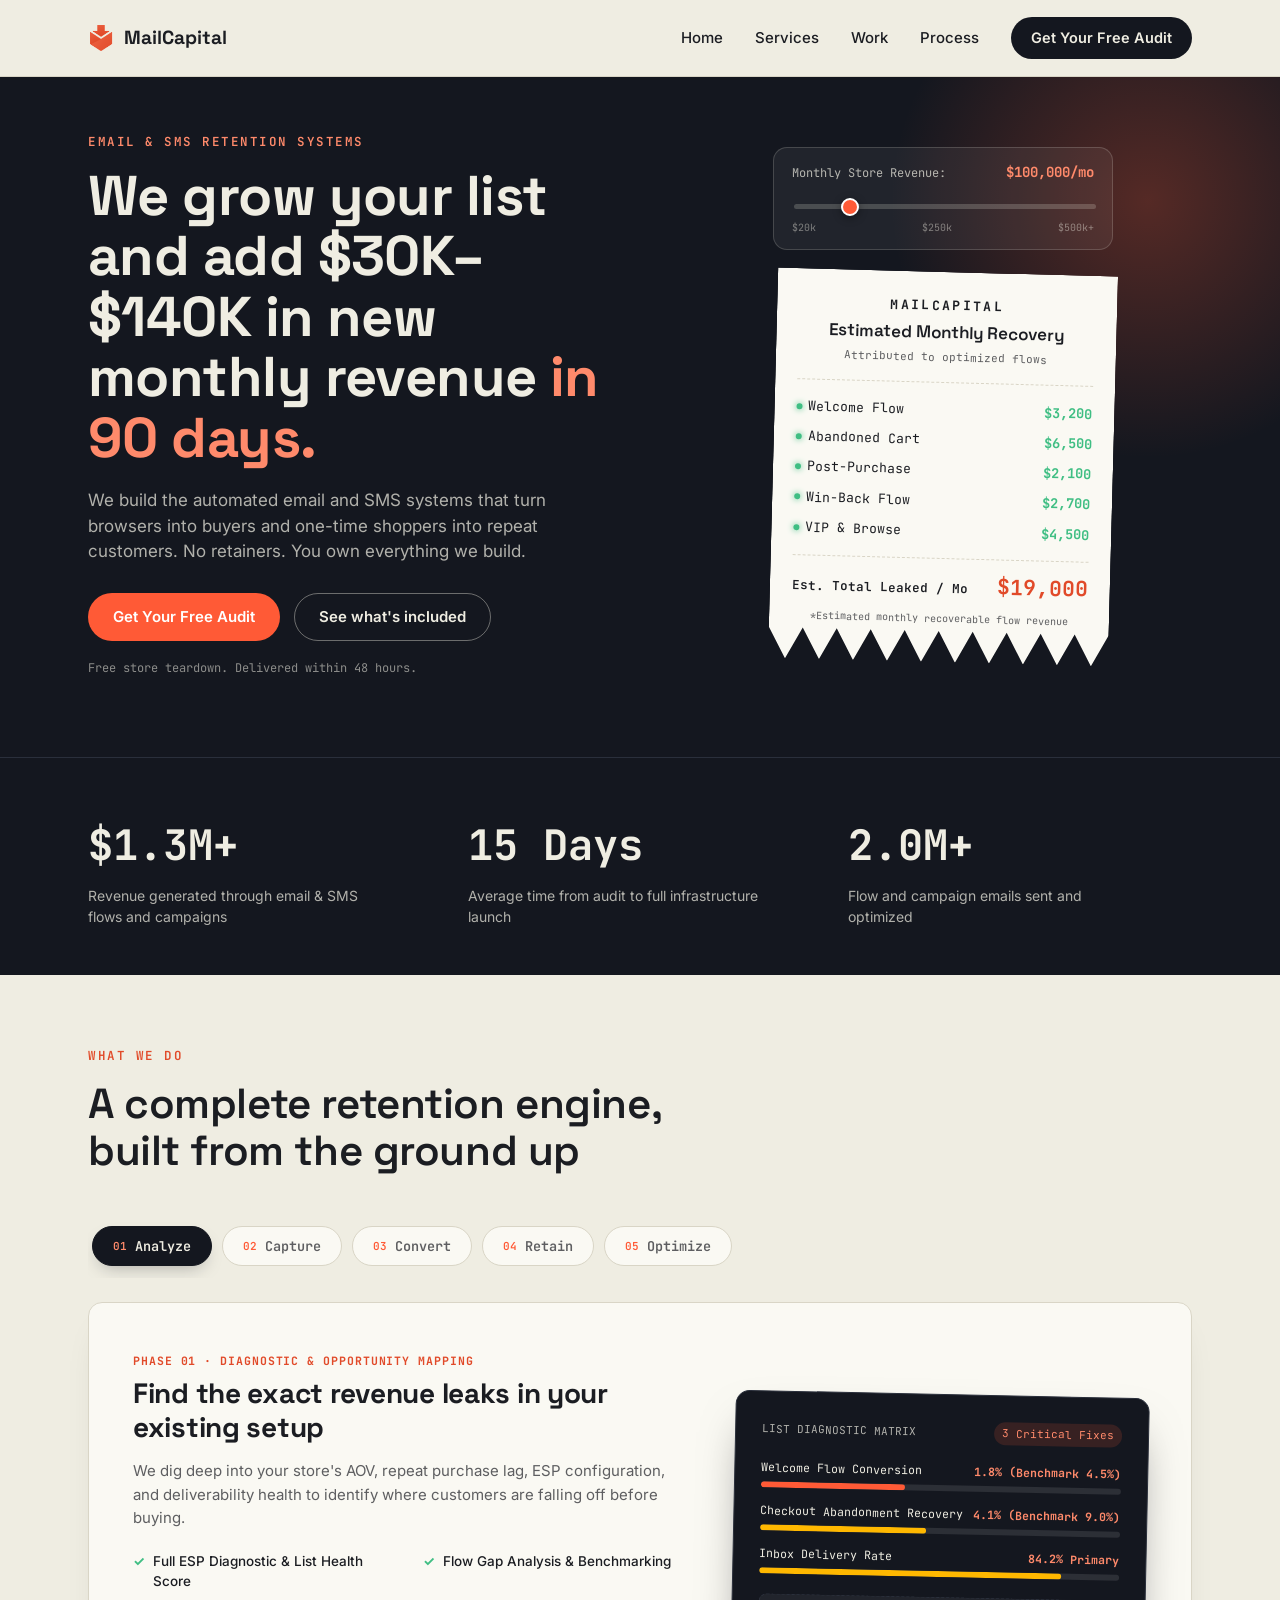
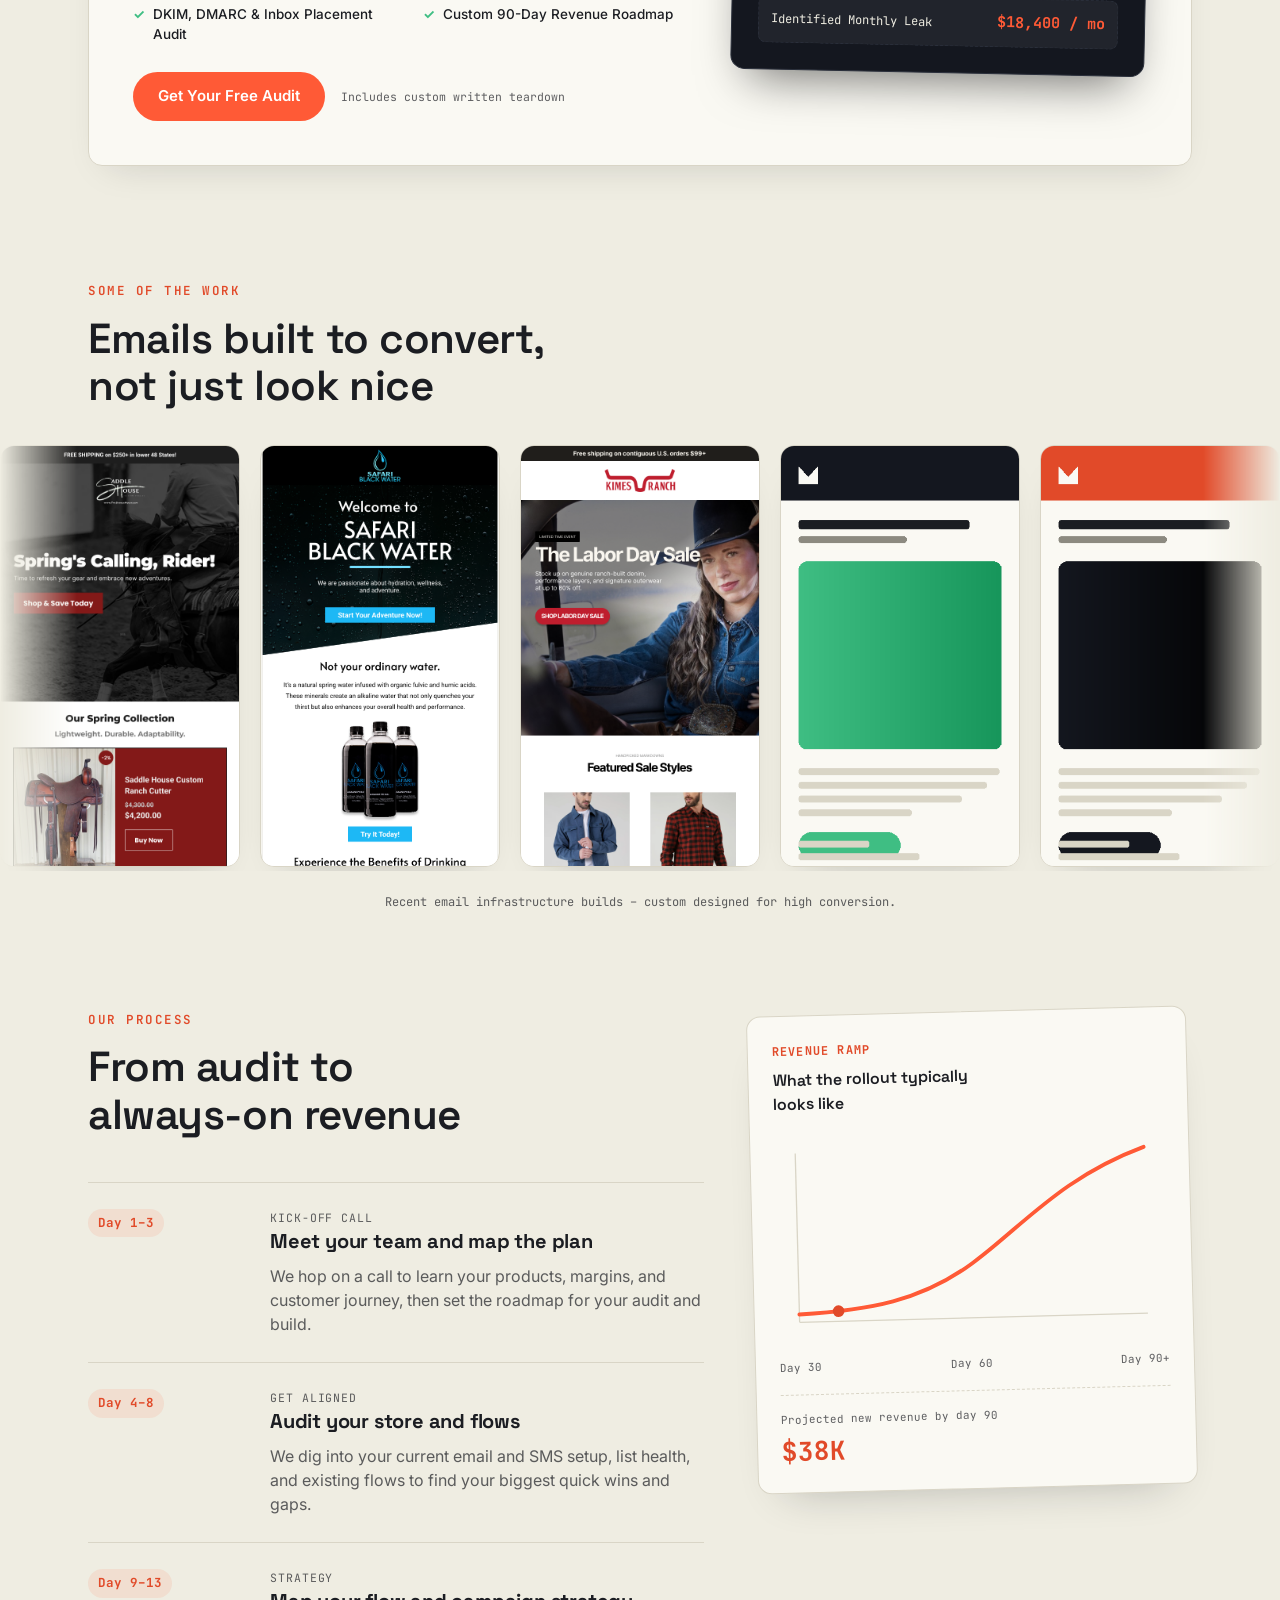
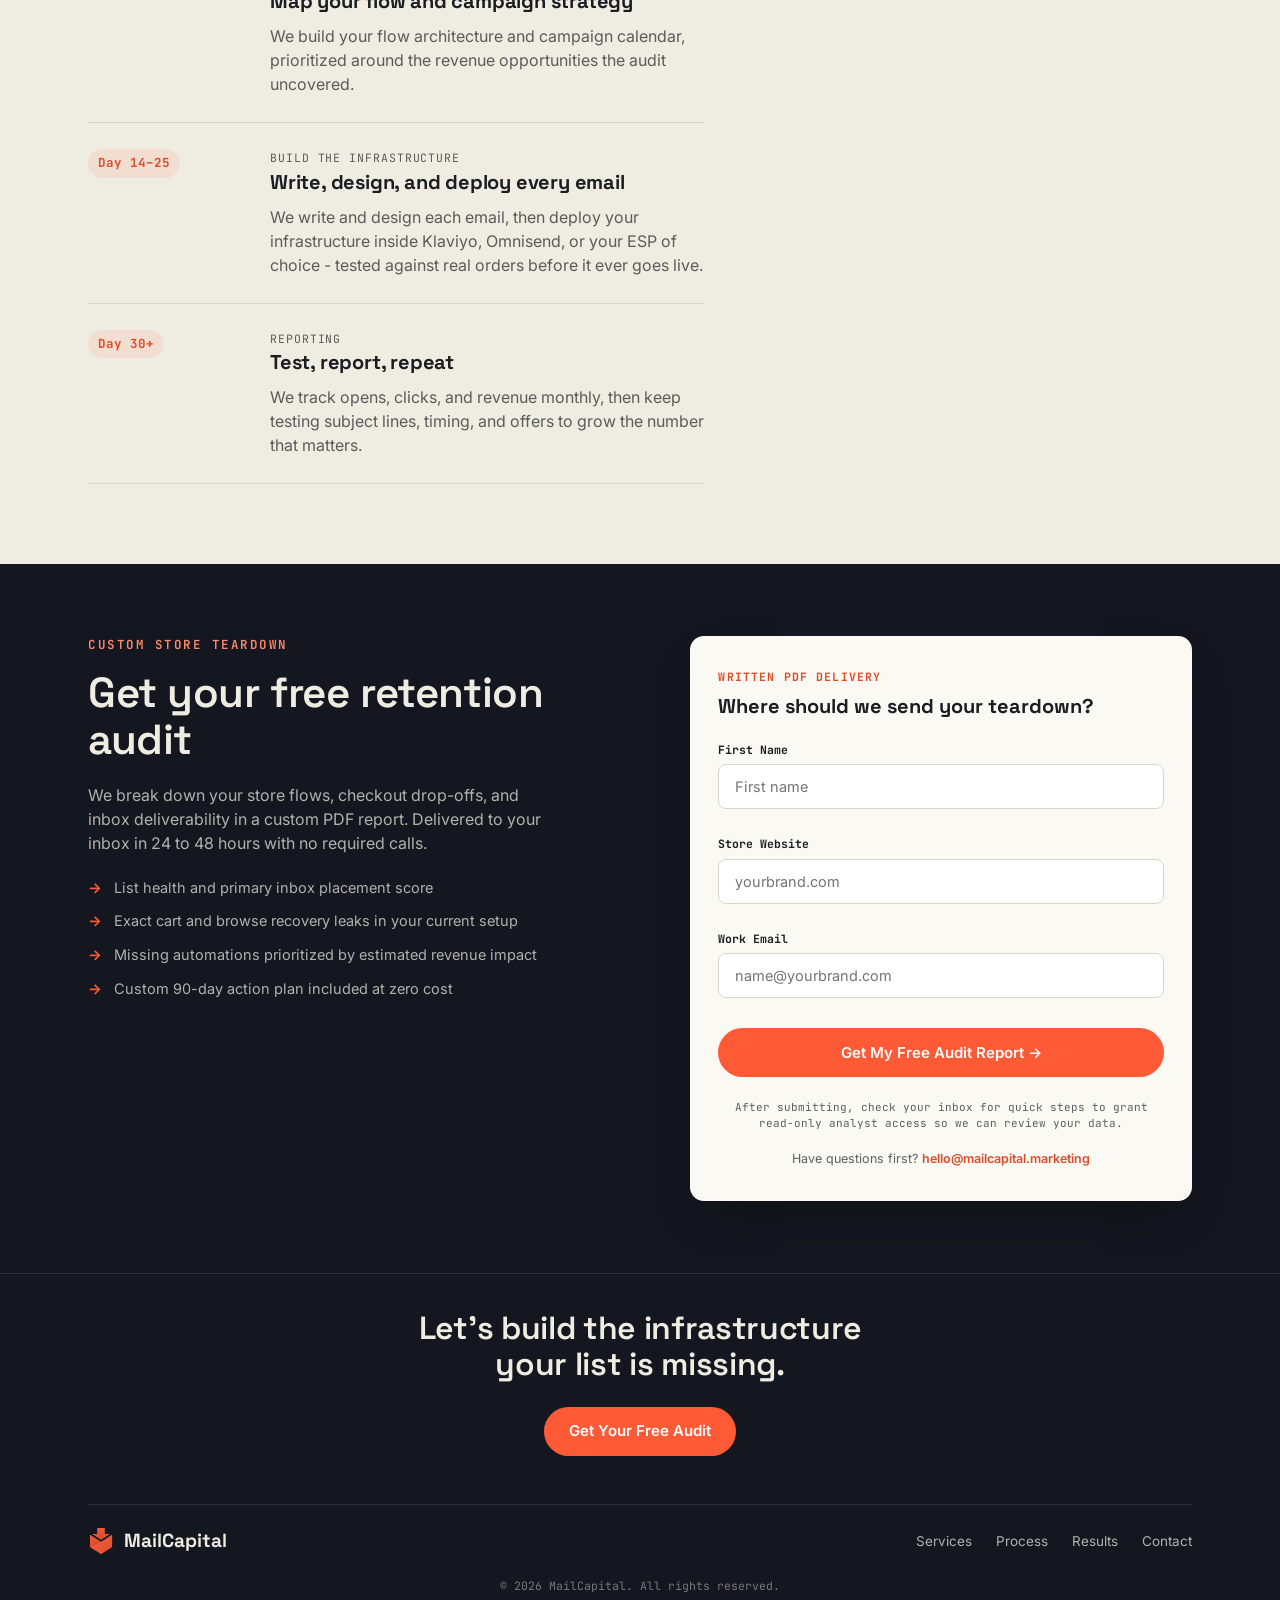
==== commit af62d4f3: "Update index.html" ====
--- a/index.html
+++ b/index.html
@@ -19,10 +19,13 @@
 <link rel="preconnect" href="https://fonts.gstatic.com" crossorigin>
 <link href="https://fonts.googleapis.com/css2?family=Space+Grotesk:wght@500;600;700&family=Inter:wght@400;500;600&family=JetBrains+Mono:wght@400;500;600;700&display=swap" rel="stylesheet">
 <link rel="stylesheet" href="css/style.css">
+<link rel="stylesheet" href="css/popup.css" />
+<script src="js/popup.js" defer></script>
 </head>
 <body id="top">
   <!-- ============ FULLSCREEN RESULT TAKEOVER & WIDGET ============ -->
-  <div id="lead-widget-wrap" class="lead-widget-wrap">
+  <!-- Minimized Floating Widget (Hidden by default to prevent flicker) -->
+  <div id="lead-widget-wrap" class="lead-widget-wrap" style="display: none;">
     <button id="lead-widget-close" class="lead-widget__close" aria-label="Dismiss widget">✕</button>
     <button id="lead-widget" class="lead-widget" aria-label="Open Playbook Offer">
       <span class="lead-widget__icon">📈</span>
@@ -30,7 +33,8 @@
     </button>
   </div>
 
-  <div id="lead-modal" class="lead-modal" role="dialog" aria-modal="true" aria-hidden="true">
+  <!-- Fullscreen Takeover (Hidden by default to prevent flicker) -->
+  <div id="lead-modal" class="lead-modal" role="dialog" aria-modal="true" aria-hidden="true" style="display: none;">
     <div class="lead-modal__glow-bg"></div>
     <button id="lead-modal-close" class="lead-modal__close" aria-label="Close modal">✕</button>
 
@@ -74,7 +78,7 @@
         <button type="button" id="lead-nothanks-btn" class="lead-nothanks-link">No thanks, I will pass on scaling revenue</button>
       </div>
 
-      <!-- Step 2: Direct Email Capture with Inline Error -->
+      <!-- Step 2: Direct Email Capture -->
       <div class="lead-step" id="lead-step-2">
         <div class="lead-badge">📥 Instant PDF Access</div>
         <h2 class="lead-step__title">Where should we send your 7-Figure Retention &amp; Flow Playbook?</h2>
@@ -98,15 +102,12 @@
         </p>
         
         <div class="lead-step__cta-box">
-          <a href="#book" id="lead-book-call-btn" class="btn btn--primary btn--block">Get Your Free Audit</a>
+          <a href="#book" id="lead-book-call-btn" class="btn btn--primary btn--block">Book Your 1-on-1 Growth Session</a>
           <button type="button" id="lead-done-btn" class="lead-text-btn">Return to website</button>
         </div>
       </div>
     </div>
   </div>
-
-  <link rel="stylesheet" href="css/popup.css" />
-  <script src="js/popup.js" defer></script>
 
 <a class="skip-link" href="#main">Skip to content</a>
 
@@ -155,6 +156,7 @@
       </a>
     </nav>
 
+    <!-- Audit CTA -->
     <a href="#book" class="nav__cta">
       <svg class="nav__cta-icon" viewBox="0 0 24 24" fill="none" stroke="currentColor" stroke-width="2" stroke-linecap="round" stroke-linejoin="round">
         <rect x="3" y="4" width="18" height="18" rx="2" ry="2"></rect>
@@ -188,7 +190,7 @@
           <a href="#book" class="btn btn--primary">Get Your Free Audit</a>
           <a href="#services" class="btn btn--ghost">See what's included</a>
         </div>
-        <p class="hero__note">Custom teardown PDF delivered in 24–48 hours. No sales pitch.</p>
+        <p class="hero__note">Free store teardown. Delivered within 48 hours.</p>
       </div>
 
       <div class="hero__visual" aria-hidden="false">
@@ -251,7 +253,6 @@
               <span>Est. Total Leaked / Mo</span>
               <b id="receipt-total" data-amount="19000">$19,000</b>
             </div>
-            <a href="#book" class="receipt__cta-btn" id="calc-claim-btn">Recover This Revenue &rarr;</a>
             <p class="receipt__fine">*Estimated monthly recoverable flow revenue</p>
           </div>
 
@@ -284,6 +285,7 @@
       <p class="eyebrow">What we do</p>
       <h2 class="section-title">A complete retention engine,<br>built from the ground up</h2>
 
+      <!-- Tab Navigation -->
       <div class="services-tabs__nav" role="tablist" aria-label="Lifecycle Services">
         <button class="services-tabs__btn active" role="tab" aria-selected="true" aria-controls="tab-analyze" id="btn-analyze" data-tab="analyze">
           <span class="services-tabs__num">01</span> Analyze
@@ -302,7 +304,9 @@
         </button>
       </div>
 
+      <!-- Tab Panels Container -->
       <div class="services-tabs__container">
+
         <!-- 01. Analyze -->
         <div class="services-tab__panel active" id="tab-analyze" role="tabpanel" aria-labelledby="btn-analyze">
           <div class="services-tab__grid">
@@ -320,7 +324,7 @@
 
               <div class="services-tab__action">
                 <a href="#book" class="btn btn--primary">Get Your Free Audit</a>
-                <span class="services-tab__note">Comprehensive PDF report. No calls required.</span>
+                <span class="services-tab__note">Includes custom written teardown</span>
               </div>
             </div>
 
@@ -370,7 +374,7 @@
 
               <div class="services-tab__action">
                 <a href="#book" class="btn btn--primary">Get Your Free Audit</a>
-                <span class="services-tab__note">See where your signup forms are losing visitors</span>
+                <span class="services-tab__note">See where your forms are losing visitors</span>
               </div>
             </div>
 
@@ -548,199 +552,122 @@
     </div>
   </section>
 
-  <!-- ============ EMAIL DESIGN SHOWCASE ============ -->
-  <section class="showcase" id="showcase">
-    <div class="wrap">
-      <p class="eyebrow">Attributed Work</p>
-      <h2 class="section-title">Emails built to convert,<br>not just look nice</h2>
+<!-- ============ EMAIL DESIGN SHOWCASE ============ -->
+<section class="showcase" id="showcase">
+  <div class="wrap">
+    <p class="eyebrow">Some of the work</p>
+    <h2 class="section-title">Emails built to convert,<br>not just look nice</h2>
+  </div>
+
+  <div class="marquee" role="region" aria-label="Email design examples">
+    <div class="marquee__track" id="marquee-track">
+      
+      <!-- Group 1 -->
+      <div class="marquee__group">
+        <div class="marquee__card">
+          <div class="marquee__frame">
+            <img src="assets/images/the-saddle-house_email_spring-riding-gear-refresh.png" alt="The Saddle House Spring Riding Gear Refresh email design" class="marquee__img" loading="eager" decoding="sync">
+          </div>
+        </div>
+        <div class="marquee__card">
+          <div class="marquee__frame">
+            <img src="assets/images/safari-black-water_email_welcome-1.png" alt="Safari Black Water Welcome Email design" class="marquee__img" loading="eager" decoding="sync">
+          </div>
+        </div>
+        <div class="marquee__card">
+          <div class="marquee__frame">
+            <img src="assets/images/kimes-ranch_email_labor-day.png" alt="Kimes Ranch Labor Day Email" class="marquee__img" loading="eager" decoding="sync">
+          </div>
+        </div>
+        <div class="marquee__card">
+          <div class="marquee__frame">
+            <img src="assets/images/win-back.png" alt="Win-Back Flow email design" class="marquee__img" loading="eager" decoding="sync">
+          </div>
+        </div>
+        <div class="marquee__card">
+          <div class="marquee__frame">
+            <img src="assets/images/vip.png" alt="VIP Campaign email design" class="marquee__img" loading="eager" decoding="sync">
+          </div>
+        </div>
+        <div class="marquee__card">
+          <div class="marquee__frame">
+            <img src="assets/images/promo.png" alt="Promo Campaign email design" class="marquee__img" loading="eager" decoding="sync">
+          </div>
+        </div>
+      </div>
+
+      <!-- Group 2 -->
+      <div class="marquee__group" aria-hidden="true">
+        <div class="marquee__card">
+          <div class="marquee__frame">
+            <img src="assets/images/the-saddle-house_email_spring-riding-gear-refresh.png" alt="" class="marquee__img" loading="eager" decoding="sync">
+          </div>
+        </div>
+        <div class="marquee__card">
+          <div class="marquee__frame">
+            <img src="assets/images/safari-black-water_email_welcome-1.png" alt="" class="marquee__img" loading="eager" decoding="sync">
+          </div>
+        </div>
+        <div class="marquee__card">
+          <div class="marquee__frame">
+            <img src="assets/images/kimes-ranch_email_labor-day.png" alt="" class="marquee__img" loading="eager" decoding="sync">
+          </div>
+        </div>
+        <div class="marquee__card">
+          <div class="marquee__frame">
+            <img src="assets/images/win-back.png" alt="" class="marquee__img" loading="eager" decoding="sync">
+          </div>
+        </div>
+        <div class="marquee__card">
+          <div class="marquee__frame">
+            <img src="assets/images/vip.png" alt="" class="marquee__img" loading="eager" decoding="sync">
+          </div>
+        </div>
+        <div class="marquee__card">
+          <div class="marquee__frame">
+            <img src="assets/images/promo.png" alt="" class="marquee__img" loading="eager" decoding="sync">
+          </div>
+        </div>
+      </div>
+
+      <!-- Group 3 -->
+      <div class="marquee__group" aria-hidden="true">
+        <div class="marquee__card">
+          <div class="marquee__frame">
+            <img src="assets/images/the-saddle-house_email_spring-riding-gear-refresh.png" alt="" class="marquee__img" loading="eager" decoding="sync">
+          </div>
+        </div>
+        <div class="marquee__card">
+          <div class="marquee__frame">
+            <img src="assets/images/safari-black-water_email_welcome-1.png" alt="" class="marquee__img" loading="eager" decoding="sync">
+          </div>
+        </div>
+        <div class="marquee__card">
+          <div class="marquee__frame">
+            <img src="assets/images/kimes-ranch_email_labor-day.png" alt="" class="marquee__img" loading="eager" decoding="sync">
+          </div>
+        </div>
+        <div class="marquee__card">
+          <div class="marquee__frame">
+            <img src="assets/images/win-back.png" alt="" class="marquee__img" loading="eager" decoding="sync">
+          </div>
+        </div>
+        <div class="marquee__card">
+          <div class="marquee__frame">
+            <img src="assets/images/vip.png" alt="" class="marquee__img" loading="eager" decoding="sync">
+          </div>
+        </div>
+        <div class="marquee__card">
+          <div class="marquee__frame">
+            <img src="assets/images/promo.png" alt="" class="marquee__img" loading="eager" decoding="sync">
+          </div>
+        </div>
+      </div>
+
     </div>
-
-    <div class="marquee" role="region" aria-label="Email design examples">
-      <div class="marquee__track" id="marquee-track">
-        
-        <!-- Group 1: Original Set -->
-        <div class="marquee__group">
-          <div class="marquee__card">
-            <div class="marquee__frame">
-              <img src="assets/images/the-saddle-house_email_spring-riding-gear-refresh.png" alt="The Saddle House Spring Riding Gear Refresh email design" class="marquee__img" loading="eager" decoding="sync">
-            </div>
-            <div class="marquee__meta">
-              <span class="marquee__client">The Saddle House</span>
-              <span class="marquee__metric">+34.8% Placed Order Rate</span>
-            </div>
-          </div>
-
-          <div class="marquee__card">
-            <div class="marquee__frame">
-              <img src="assets/images/safari-black-water_email_welcome-1.png" alt="Safari Black Water Welcome Email design" class="marquee__img" loading="eager" decoding="sync">
-            </div>
-            <div class="marquee__meta">
-              <span class="marquee__client">Safari Black Water</span>
-              <span class="marquee__metric">52.4% Open Rate | $4.20 RPR</span>
-            </div>
-          </div>
-
-          <div class="marquee__card">
-            <div class="marquee__frame">
-              <img src="assets/images/kimes-ranch_email_labor-day.png" alt="Kimes Ranch Labor Day Email" class="marquee__img" loading="eager" decoding="sync">
-            </div>
-            <div class="marquee__meta">
-              <span class="marquee__client">Kimes Ranch</span>
-              <span class="marquee__metric">$48,200 Campaign Revenue</span>
-            </div>
-          </div>
-
-          <div class="marquee__card">
-            <div class="marquee__frame">
-              <img src="assets/images/win-back.png" alt="Win-Back Flow email design" class="marquee__img" loading="eager" decoding="sync">
-            </div>
-            <div class="marquee__meta">
-              <span class="marquee__client">DTC Activewear</span>
-              <span class="marquee__metric">14.6% Dormant Churn Recovery</span>
-            </div>
-          </div>
-
-          <div class="marquee__card">
-            <div class="marquee__frame">
-              <img src="assets/images/vip.png" alt="VIP Campaign email design" class="marquee__img" loading="eager" decoding="sync">
-            </div>
-            <div class="marquee__meta">
-              <span class="marquee__client">Functional Beverage</span>
-              <span class="marquee__metric">4.8x Return vs Store AOV</span>
-            </div>
-          </div>
-
-          <div class="marquee__card">
-            <div class="marquee__frame">
-              <img src="assets/images/promo.png" alt="Promo Campaign email design" class="marquee__img" loading="eager" decoding="sync">
-            </div>
-            <div class="marquee__meta">
-              <span class="marquee__client">Pet Nutrition Co</span>
-              <span class="marquee__metric">$24,900 Weekend Flash Send</span>
-            </div>
-          </div>
-        </div>
-
-        <!-- Group 2: Clone A -->
-        <div class="marquee__group" aria-hidden="true">
-          <div class="marquee__card">
-            <div class="marquee__frame">
-              <img src="assets/images/the-saddle-house_email_spring-riding-gear-refresh.png" alt="" class="marquee__img" loading="eager" decoding="sync">
-            </div>
-            <div class="marquee__meta">
-              <span class="marquee__client">The Saddle House</span>
-              <span class="marquee__metric">+34.8% Placed Order Rate</span>
-            </div>
-          </div>
-          <div class="marquee__card">
-            <div class="marquee__frame">
-              <img src="assets/images/safari-black-water_email_welcome-1.png" alt="" class="marquee__img" loading="eager" decoding="sync">
-            </div>
-            <div class="marquee__meta">
-              <span class="marquee__client">Safari Black Water</span>
-              <span class="marquee__metric">52.4% Open Rate | $4.20 RPR</span>
-            </div>
-          </div>
-          <div class="marquee__card">
-            <div class="marquee__frame">
-              <img src="assets/images/kimes-ranch_email_labor-day.png" alt="" class="marquee__img" loading="eager" decoding="sync">
-            </div>
-            <div class="marquee__meta">
-              <span class="marquee__client">Kimes Ranch</span>
-              <span class="marquee__metric">$48,200 Campaign Revenue</span>
-            </div>
-          </div>
-          <div class="marquee__card">
-            <div class="marquee__frame">
-              <img src="assets/images/win-back.png" alt="" class="marquee__img" loading="eager" decoding="sync">
-            </div>
-            <div class="marquee__meta">
-              <span class="marquee__client">DTC Activewear</span>
-              <span class="marquee__metric">14.6% Dormant Churn Recovery</span>
-            </div>
-          </div>
-          <div class="marquee__card">
-            <div class="marquee__frame">
-              <img src="assets/images/vip.png" alt="" class="marquee__img" loading="eager" decoding="sync">
-            </div>
-            <div class="marquee__meta">
-              <span class="marquee__client">Functional Beverage</span>
-              <span class="marquee__metric">4.8x Return vs Store AOV</span>
-            </div>
-          </div>
-          <div class="marquee__card">
-            <div class="marquee__frame">
-              <img src="assets/images/promo.png" alt="" class="marquee__img" loading="eager" decoding="sync">
-            </div>
-            <div class="marquee__meta">
-              <span class="marquee__client">Pet Nutrition Co</span>
-              <span class="marquee__metric">$24,900 Weekend Flash Send</span>
-            </div>
-          </div>
-        </div>
-
-        <!-- Group 3: Clone B -->
-        <div class="marquee__group" aria-hidden="true">
-          <div class="marquee__card">
-            <div class="marquee__frame">
-              <img src="assets/images/the-saddle-house_email_spring-riding-gear-refresh.png" alt="" class="marquee__img" loading="eager" decoding="sync">
-            </div>
-            <div class="marquee__meta">
-              <span class="marquee__client">The Saddle House</span>
-              <span class="marquee__metric">+34.8% Placed Order Rate</span>
-            </div>
-          </div>
-          <div class="marquee__card">
-            <div class="marquee__frame">
-              <img src="assets/images/safari-black-water_email_welcome-1.png" alt="" class="marquee__img" loading="eager" decoding="sync">
-            </div>
-            <div class="marquee__meta">
-              <span class="marquee__client">Safari Black Water</span>
-              <span class="marquee__metric">52.4% Open Rate | $4.20 RPR</span>
-            </div>
-          </div>
-          <div class="marquee__card">
-            <div class="marquee__frame">
-              <img src="assets/images/kimes-ranch_email_labor-day.png" alt="" class="marquee__img" loading="eager" decoding="sync">
-            </div>
-            <div class="marquee__meta">
-              <span class="marquee__client">Kimes Ranch</span>
-              <span class="marquee__metric">$48,200 Campaign Revenue</span>
-            </div>
-          </div>
-          <div class="marquee__card">
-            <div class="marquee__frame">
-              <img src="assets/images/win-back.png" alt="" class="marquee__img" loading="eager" decoding="sync">
-            </div>
-            <div class="marquee__meta">
-              <span class="marquee__client">DTC Activewear</span>
-              <span class="marquee__metric">14.6% Dormant Churn Recovery</span>
-            </div>
-          </div>
-          <div class="marquee__card">
-            <div class="marquee__frame">
-              <img src="assets/images/vip.png" alt="" class="marquee__img" loading="eager" decoding="sync">
-            </div>
-            <div class="marquee__meta">
-              <span class="marquee__client">Functional Beverage</span>
-              <span class="marquee__metric">4.8x Return vs Store AOV</span>
-            </div>
-          </div>
-          <div class="marquee__card">
-            <div class="marquee__frame">
-              <img src="assets/images/promo.png" alt="" class="marquee__img" loading="eager" decoding="sync">
-            </div>
-            <div class="marquee__meta">
-              <span class="marquee__client">Pet Nutrition Co</span>
-              <span class="marquee__metric">$24,900 Weekend Flash Send</span>
-            </div>
-          </div>
-        </div>
-
-      </div>
-    </div>
-    <p class="showcase__note wrap">Recent email infrastructure builds &ndash; custom designed for high conversion.</p>
-  </section>
+  </div>
+  <p class="showcase__note wrap">Recent email infrastructure builds &ndash; custom designed for high conversion.</p>
+</section>
 
   <!-- ============ PROCESS ============ -->
   <section class="process" id="process">
@@ -755,9 +682,9 @@
               <span class="timeline__day">Day 1&ndash;3</span>
             </div>
             <div class="timeline__body">
-              <p class="timeline__kicker">Audit Request</p>
-              <h3>Diagnostic &amp; PDF Teardown</h3>
-              <p>We review your active flows, list hygiene, and technical deliverability to build your custom retention audit and opportunity roadmap.</p>
+              <p class="timeline__kicker">Kick-off call</p>
+              <h3>Meet your team and map the plan</h3>
+              <p>We hop on a call to learn your products, margins, and customer journey, then set the roadmap for your audit and build.</p>
             </div>
           </li>
           <li class="timeline__item">
@@ -765,9 +692,9 @@
               <span class="timeline__day">Day 4&ndash;8</span>
             </div>
             <div class="timeline__body">
-              <p class="timeline__kicker">Strategy Alignment</p>
-              <h3>Review findings &amp; approve blueprint</h3>
-              <p>Review your written teardown async or hop on a 15-minute walkthrough to prioritize the immediate flow opportunities.</p>
+              <p class="timeline__kicker">Get aligned</p>
+              <h3>Audit your store and flows</h3>
+              <p>We dig into your current email and SMS setup, list health, and existing flows to find your biggest quick wins and gaps.</p>
             </div>
           </li>
           <li class="timeline__item">
@@ -775,9 +702,9 @@
               <span class="timeline__day">Day 9&ndash;13</span>
             </div>
             <div class="timeline__body">
-              <p class="timeline__kicker">Architecture</p>
+              <p class="timeline__kicker">Strategy</p>
               <h3>Map your flow and campaign strategy</h3>
-              <p>We build your multi-branch flow logic, SMS cadences, and monthly send calendars around high-intent revenue milestones.</p>
+              <p>We build your flow architecture and campaign calendar, prioritized around the revenue opportunities the audit uncovered.</p>
             </div>
           </li>
           <li class="timeline__item">
@@ -785,9 +712,9 @@
               <span class="timeline__day">Day 14&ndash;25</span>
             </div>
             <div class="timeline__body">
-              <p class="timeline__kicker">Execution</p>
+              <p class="timeline__kicker">Build the infrastructure</p>
               <h3>Write, design, and deploy every email</h3>
-              <p>We write, code, and deploy your entire infrastructure inside Klaviyo, Omnisend, or your ESP—fully QA-tested before going live.</p>
+              <p>We write and design each email, then deploy your infrastructure inside Klaviyo, Omnisend, or your ESP of choice - tested against real orders before it ever goes live.</p>
             </div>
           </li>
           <li class="timeline__item">
@@ -795,9 +722,9 @@
               <span class="timeline__day">Day 30+</span>
             </div>
             <div class="timeline__body">
-              <p class="timeline__kicker">Optimization</p>
+              <p class="timeline__kicker">Reporting</p>
               <h3>Test, report, repeat</h3>
-              <p>We monitor deliverability, run split-tests on subject lines and offers, and continuously optimize monthly net-attributed revenue.</p>
+              <p>We track opens, clicks, and revenue monthly, then keep testing subject lines, timing, and offers to grow the number that matters.</p>
             </div>
           </li>
         </ol>
@@ -829,7 +756,7 @@
     </div>
   </section>
 
-  <!-- ============ AUDIT INTAKE FORM ============ -->
+  <!-- ============ BOOK AN AUDIT INTAKE ============ -->
   <section class="book" id="book">
     <div class="wrap book__grid">
       <div class="book__copy">
--- a/css/style.css
+++ b/css/style.css
@@ -118,7 +118,7 @@
 .btn--block{ width: 100%; }
 
 /* ===========================================================
-   NAV (Desktop Default - Right-Aligned Navigation)
+   NAV (Desktop Default)
 =========================================================== */
 .nav {
   position: sticky;
@@ -160,7 +160,6 @@
   display: inline-block;
 }
 
-/* Pushes links and button to the right */
 .nav__links {
   display: flex;
   align-items: center;
@@ -180,7 +179,6 @@
   color: var(--flash-dark);
 }
 
-/* Strictly hide icons on desktop */
 .nav__icon {
   display: none !important;
 }
@@ -210,24 +208,13 @@
   transform: translateY(-1px);
 }
 
-/* Visibility switches for desktop vs mobile button text/icons */
-.nav__cta-icon {
-  display: none !important;
-}
-.nav__cta-desktop {
-  display: inline !important;
-}
-.nav__cta-mobile {
-  display: none !important;
-}
-
-/* Hide toggle button if present */
-.nav__toggle {
-  display: none;
-}
+.nav__cta-icon { display: none !important; }
+.nav__cta-desktop { display: inline !important; }
+.nav__cta-mobile { display: none !important; }
+.nav__toggle { display: none; }
 
 /* ===========================================================
-   NAV (Mobile & Tablet View - Darkened Liquid Glass)
+   NAV (Mobile & Tablet View)
 =========================================================== */
 @media (max-width: 768px) {
   .nav {
@@ -252,7 +239,6 @@
     justify-content: space-between !important;
   }
 
-  /* --- Top-Left Liquid Glass Logo (Header Only) --- */
   .nav .nav__logo {
     pointer-events: auto !important;
     display: inline-flex !important;
@@ -271,16 +257,9 @@
     padding: 0 !important;
   }
 
-  .nav .nav__logo-img {
-    width: 26px !important;
-    height: 26px !important;
-  }
-
-  .nav .nav__logo-text {
-    display: none !important;
-  }
-
-  /* --- Reset Footer Logo to Normal on Mobile --- */
+  .nav .nav__logo-img { width: 26px !important; height: 26px !important; }
+  .nav .nav__logo-text { display: none !important; }
+
   .nav__logo--footer {
     display: inline-flex !important;
     align-items: center !important;
@@ -297,17 +276,9 @@
     color: var(--paper) !important;
   }
 
-  .nav__logo--footer .nav__logo-img {
-    width: 26px !important;
-    height: 26px !important;
-    display: block !important;
-  }
-
-  .nav__logo--footer .nav__logo-text {
-    display: inline-block !important;
-  }
-
-  /* --- Top-Right Liquid Glass CTA Pill --- */
+  .nav__logo--footer .nav__logo-img { width: 26px !important; height: 26px !important; display: block !important; }
+  .nav__logo--footer .nav__logo-text { display: inline-block !important; }
+
   .nav__cta {
     pointer-events: auto !important;
     display: inline-flex !important;
@@ -334,20 +305,14 @@
     stroke: var(--flash) !important;
   }
 
-  .nav__cta-desktop {
-    display: none !important;
-  }
-
-  .nav__cta-mobile {
-    display: inline !important;
-  }
+  .nav__cta-desktop { display: none !important; }
+  .nav__cta-mobile { display: inline !important; }
 
   .nav__cta:active {
     background: rgba(20, 23, 31, 0.88) !important;
     transform: scale(0.95) !important;
   }
 
-  /* --- Bottom Floating Liquid Glass Dock --- */
   .nav__links {
     position: fixed !important;
     inset: auto auto calc(10px + env(safe-area-inset-bottom, 0px)) 50% !important;
@@ -398,12 +363,8 @@
     transition: transform 0.2s ease, stroke 0.2s ease !important;
   }
 
-  .nav__label {
-    display: block !important;
-    line-height: 1 !important;
-  }
-
-  /* --- Active / Current Section Highlight State --- */
+  .nav__label { display: block !important; line-height: 1 !important; }
+
   .nav__link.active {
     color: var(--flash) !important;
     background: rgba(255, 90, 54, 0.12) !important;
@@ -412,12 +373,6 @@
   .nav__link.active .nav__icon {
     stroke: var(--flash) !important;
     transform: scale(1.1) !important;
-  }
-
-  .nav__link:active {
-    background: rgba(255, 255, 255, 0.12) !important;
-    color: var(--flash) !important;
-    transform: scale(0.92) !important;
   }
 }
 
@@ -468,7 +423,6 @@
   color: rgba(239,237,226,.55);
 }
 
-/* ---- Visual Container & Slider ---- */
 .hero__visual{ display:flex; justify-content:center; width: 100%; }
 .hero__visual-wrap{
   position: relative;
@@ -496,14 +450,8 @@
   font-size: 12px;
   margin-bottom: 8px;
 }
-.calc-box__label{
-  color: var(--paper-text-70);
-}
-.calc-box__val{
-  font-weight: 700;
-  color: #FF8A6B;
-  font-size: 14px;
-}
+.calc-box__label{ color: var(--paper-text-70); }
+.calc-box__val{ font-weight: 700; color: #FF8A6B; font-size: 14px; }
 .calc-slider{
   -webkit-appearance: none;
   appearance: none;
@@ -526,9 +474,7 @@
   box-shadow: 0 2px 8px rgba(0,0,0,0.4);
   transition: transform .1s ease;
 }
-.calc-slider::-webkit-slider-thumb:hover{
-  transform: scale(1.15);
-}
+.calc-slider::-webkit-slider-thumb:hover{ transform: scale(1.15); }
 .calc-slider::-moz-range-thumb{
   width: 18px;
   height: 18px;
@@ -548,7 +494,6 @@
 
 /* ---- Receipt Element ---- */
 .receipt{
-  --tooth: 16px;
   width: 100%;
   max-width: 340px;
   background: var(--paper-raised);
@@ -597,11 +542,7 @@
   font-size: 13px;
   padding: 5px 0;
 }
-.receipt__item-name{
-  display: inline-flex;
-  align-items: center;
-  gap: 6px;
-}
+.receipt__item-name{ display: inline-flex; align-items: center; gap: 6px; }
 .pulse-dot{
   width: 6px;
   height: 6px;
@@ -619,51 +560,40 @@
 }
 .receipt__total span{ font-size: 12.5px; font-weight: 600; }
 .receipt__total b{ font-size: 21px; font-weight: 700; color: var(--flash-dark); }
+
+/* Direct Loss-Recovery Action in Receipt */
+.receipt__cta-btn{
+  display: block;
+  text-align: center;
+  margin-top: 16px;
+  background: var(--ink);
+  color: var(--paper);
+  font-family: var(--font-mono);
+  font-size: 12px;
+  font-weight: 700;
+  padding: 9px 14px;
+  border-radius: 999px;
+  letter-spacing: 0.02em;
+  transition: background 0.2s ease, transform 0.2s ease;
+}
+.receipt__cta-btn:hover{
+  background: var(--flash-dark);
+  color: #fff;
+  transform: translateY(-1px);
+}
 .receipt__fine{
-  margin: 14px 0 0;
+  margin: 10px 0 0;
   font-family: var(--font-mono);
   font-size: 10px;
   color: var(--ink-text-70);
   text-align:center;
-}
-
-/* ===========================================================
-   RESPONSIVE
-=========================================================== */
-@media (max-width: 900px){
-  .hero{
-    padding-top: 96px;
-    padding-bottom: 56px;
-  }
-  .hero__grid{ 
-    grid-template-columns: 1fr; 
-    gap: 36px;
-  }
-  .hero__visual{ 
-    order: 2; 
-  }
-  .hero__visual-wrap{
-    max-width: 320px;
-  }
-  .receipt{ 
-    transform: rotate(0deg); 
-    margin: 0 auto;
-  }
-  .stats__row{ grid-template-columns: 1fr; gap: 26px; }
-  .cards{ grid-template-columns: repeat(2, 1fr); }
-  .book__grid{ grid-template-columns: 1fr; }
-  .timeline__item{ grid-template-columns: 1fr; gap: 12px; }
 }
 
 /* ===========================================================
    STATS
 =========================================================== */
 .stats{ background: var(--ink); border-top: 1px solid var(--ink-line); padding: 56px 0 48px; }
-.stats__row{
-  display:grid;
-  grid-template-columns: repeat(3, 1fr);
-  gap: 36px;
-}
+.stats__row{ display:grid; grid-template-columns: repeat(3, 1fr); gap: 36px; }
 .stat__num{
   display:block;
   font-family: var(--font-mono);
@@ -672,25 +602,18 @@
   color: var(--paper);
   margin-bottom: 8px;
 }
-.stat__label{
-  margin:0;
-  color: var(--paper-text-70);
-  font-size: 14px;
-  max-width: 300px;
-}
+.stat__label{ margin:0; color: var(--paper-text-70); font-size: 14px; max-width: 300px; }
 
 /* ===========================================================
-   SERVICES (Tabs Nav Cutoff Fix & Interactive Tilted Previews)
+   SERVICES
 =========================================================== */
 .services{ padding: 72px 0; }
-
-/* Fixed Tab Nav (Added padding-top to prevent hover clipping) */
 .services-tabs__nav{
   display: flex;
   align-items: center;
   gap: 10px;
   overflow-x: auto;
-  padding: 8px 4px 12px 4px; /* Clearance for transform & outline on hover/focus */
+  padding: 8px 4px 12px 4px;
   margin-bottom: 24px;
   scrollbar-width: none;
 }
@@ -712,10 +635,7 @@
   gap: 8px;
   transition: background 0.25s ease, color 0.25s ease, border-color 0.25s ease, transform 0.25s ease, box-shadow 0.25s ease;
 }
-.services-tabs__num{
-  color: var(--flash);
-  font-size: 11px;
-}
+.services-tabs__num{ color: var(--flash); font-size: 11px; }
 .services-tabs__btn:hover{
   border-color: var(--ink);
   color: var(--ink);
@@ -729,53 +649,22 @@
   transform: translateY(0);
   box-shadow: 0 8px 18px -8px rgba(20, 23, 31, 0.35);
 }
-.services-tabs__btn.active .services-tabs__num{
-  color: #FF8A6B;
-}
-
-/* Tab Panels & Transitions */
-.services-tabs__container{
-  position: relative;
-  min-height: 480px;
-}
-.services-tab__panel{
-  display: none;
-  opacity: 0;
-  transform: translateY(18px);
-}
-.services-tab__panel.active{
-  display: block;
-  animation: panel-enter 0.55s cubic-bezier(0.16, 1, 0.3, 1) forwards;
-}
-.services-tab__panel.is-animating-out{
-  display: block;
-  animation: panel-exit 0.35s cubic-bezier(0.7, 0, 0.84, 0) forwards;
-}
+.services-tabs__btn.active .services-tabs__num{ color: #FF8A6B; }
+
+.services-tabs__container{ position: relative; min-height: 480px; }
+.services-tab__panel{ display: none; opacity: 0; transform: translateY(18px); }
+.services-tab__panel.active{ display: block; animation: panel-enter 0.55s cubic-bezier(0.16, 1, 0.3, 1) forwards; }
+.services-tab__panel.is-animating-out{ display: block; animation: panel-exit 0.35s cubic-bezier(0.7, 0, 0.84, 0) forwards; }
 
 @keyframes panel-enter{
   0%{ opacity: 0; transform: translateY(22px); }
   100%{ opacity: 1; transform: translateY(0); }
 }
-
 @keyframes panel-exit{
   0%{ opacity: 1; transform: translateY(0); }
   100%{ opacity: 0; transform: translateY(-14px); }
 }
 
-/* Staggered entry for panel child elements */
-.services-tab__panel.active .services-tab__kicker{ animation: elem-enter 0.45s 0.06s cubic-bezier(0.16, 1, 0.3, 1) backwards; }
-.services-tab__panel.active .services-tab__title{ animation: elem-enter 0.45s 0.12s cubic-bezier(0.16, 1, 0.3, 1) backwards; }
-.services-tab__panel.active .services-tab__desc{ animation: elem-enter 0.45s 0.18s cubic-bezier(0.16, 1, 0.3, 1) backwards; }
-.services-tab__panel.active .services-tab__deliverables{ animation: elem-enter 0.45s 0.24s cubic-bezier(0.16, 1, 0.3, 1) backwards; }
-.services-tab__panel.active .services-tab__action{ animation: elem-enter 0.45s 0.30s cubic-bezier(0.16, 1, 0.3, 1) backwards; }
-.services-tab__panel.active .services-tab__preview{ animation: elem-enter 0.55s 0.18s cubic-bezier(0.16, 1, 0.3, 1) backwards; }
-
-@keyframes elem-enter{
-  0%{ opacity: 0; transform: translateY(14px); }
-  100%{ opacity: 1; transform: translateY(0); }
-}
-
-/* Split-Screen Layout */
 .services-tab__grid{
   display: grid;
   grid-template-columns: 1.15fr .85fr;
@@ -787,7 +676,6 @@
   padding: 44px;
   box-shadow: 0 16px 36px -20px rgba(20,23,31,.18);
 }
-
 .services-tab__kicker{
   display: inline-block;
   font-family: var(--font-mono);
@@ -798,20 +686,8 @@
   font-weight: 700;
   margin-bottom: 8px;
 }
-.services-tab__title{
-  font-size: clamp(22px, 2.5vw, 28px);
-  line-height: 1.2;
-  font-weight: 700;
-  margin-bottom: 12px;
-}
-.services-tab__desc{
-  font-size: 15px;
-  color: var(--ink-text-70);
-  line-height: 1.55;
-  margin-bottom: 22px;
-  max-width: 540px;
-}
-
+.services-tab__title{ font-size: clamp(22px, 2.5vw, 28px); line-height: 1.2; font-weight: 700; margin-bottom: 12px; }
+.services-tab__desc{ font-size: 15px; color: var(--ink-text-70); line-height: 1.55; margin-bottom: 22px; max-width: 540px; }
 .services-tab__deliverables{
   list-style: none;
   padding: 0;
@@ -820,45 +696,13 @@
   grid-template-columns: 1fr 1fr;
   gap: 12px 20px;
 }
-.services-tab__deliverables li{
-  position: relative;
-  padding-left: 20px;
-  font-size: 13.5px;
-  font-weight: 500;
-  color: var(--ink-text);
-}
-.services-tab__deliverables li::before{
-  content: "✓";
-  position: absolute;
-  left: 0;
-  top: 0;
-  color: var(--grow);
-  font-weight: 700;
-}
-
-.services-tab__action{
-  display: flex;
-  align-items: center;
-  gap: 16px;
-  flex-wrap: wrap;
-}
-.services-tab__note{
-  font-family: var(--font-mono);
-  font-size: 11.5px;
-  color: var(--ink-text-70);
-}
-
-/* ===========================================================
-   INTERACTIVE TILTED PREVIEWS (Custom for Each Tab)
-=========================================================== */
-.services-tab__preview{
-  width: 100%;
-  display: flex;
-  justify-content: center;
-  perspective: 1000px;
-}
-
-/* Base Card with Tilt & Smooth Reset on Hover */
+.services-tab__deliverables li{ position: relative; padding-left: 20px; font-size: 13.5px; font-weight: 500; color: var(--ink-text); }
+.services-tab__deliverables li::before{ content: "✓"; position: absolute; left: 0; top: 0; color: var(--grow); font-weight: 700; }
+.services-tab__action{ display: flex; align-items: center; gap: 16px; flex-wrap: wrap; }
+.services-tab__note{ font-family: var(--font-mono); font-size: 11.5px; color: var(--ink-text-70); }
+
+/* Interactive Tilted Previews */
+.services-tab__preview{ width: 100%; display: flex; justify-content: center; perspective: 1000px; }
 .diag-matrix, .optin-preview, .tree-preview, .ltv-preview, .deliverability-preview{
   background: var(--ink);
   color: var(--paper);
@@ -877,13 +721,7 @@
   border-color: rgba(255, 255, 255, 0.22);
 }
 
-/* 1. Diagnostic Matrix (Interactive progress bars on hover) */
-.diag-matrix__head{
-  display: flex;
-  justify-content: space-between;
-  align-items: center;
-  margin-bottom: 18px;
-}
+.diag-matrix__head{ display: flex; justify-content: space-between; align-items: center; margin-bottom: 18px; }
 .diag-matrix__title{ font-family: var(--font-mono); font-size: 11px; text-transform: uppercase; color: var(--paper-text-70); }
 .diag-matrix__status{ font-family: var(--font-mono); font-size: 11px; color: #FF8A6B; background: rgba(255, 90, 54, 0.15); padding: 3px 8px; border-radius: 999px; }
 .diag-matrix__bars{ display: flex; flex-direction: column; gap: 14px; margin-bottom: 20px; }
@@ -899,7 +737,6 @@
 .diag-matrix:hover .diag-matrix__card{ background: rgba(255, 90, 54, 0.1); border-color: rgba(255, 90, 54, 0.3); }
 .diag-matrix__card b{ color: var(--flash); font-size: 15px; }
 
-/* 2. Zero-Party Optin Preview (Clickable Choices) */
 .optin-preview__badge{ font-family: var(--font-mono); font-size: 11px; color: var(--grow); margin-bottom: 12px; text-transform: uppercase; }
 .optin-preview__box{ background: rgba(255,255,255,0.05); border: 1px solid rgba(255,255,255,0.12); border-radius: 10px; padding: 18px; }
 .optin-preview__step{ font-family: var(--font-mono); font-size: 10px; color: var(--paper-text-70); }
@@ -910,7 +747,6 @@
 .optin-preview__choice.selected{ background: rgba(63, 190, 131, 0.2); border-color: var(--grow); color: var(--grow); font-weight: 600; }
 .optin-preview__stat{ display: flex; align-items: center; gap: 8px; font-family: var(--font-mono); font-size: 11px; color: var(--paper-text-70); border-top: 1px dashed rgba(255,255,255,0.12); padding-top: 12px; }
 
-/* 3. Logic Automation Tree (Interactive hover nodes) */
 .tree-preview{ display: flex; flex-direction: column; align-items: center; gap: 14px; }
 .tree-node--root{ width: 100%; background: rgba(255,255,255,0.08); border: 1px solid rgba(255,255,255,0.18); border-radius: 8px; padding: 10px 14px; font-family: var(--font-mono); font-size: 12px; text-align: center; }
 .tree-branch{ display: grid; grid-template-columns: 1fr 1fr; gap: 12px; width: 100%; }
@@ -924,7 +760,6 @@
 .tree-leaf--accent:hover{ border-color: var(--grow); background: rgba(63,190,131,0.18); }
 .tree-leaf--accent b{ color: var(--grow); }
 
-/* 4. LTV Timeline (Interactive step hover) */
 .ltv-preview__head{ display: flex; justify-content: space-between; align-items: center; margin-bottom: 20px; font-family: var(--font-mono); font-size: 11px; }
 .ltv-preview__tag{ color: var(--flash); background: rgba(255,90,54,0.15); padding: 2px 8px; border-radius: 999px; }
 .ltv-timeline{ display: flex; justify-content: space-between; position: relative; margin-bottom: 20px; padding: 0 10px; }
@@ -939,7 +774,6 @@
 .ltv-preview__bottom{ border-top: 1px dashed rgba(255,255,255,0.15); padding-top: 14px; display: flex; justify-content: space-between; align-items: center; font-family: var(--font-mono); font-size: 12px; }
 .ltv-preview__bottom b{ color: var(--grow); }
 
-/* 5. Deliverability Dashboard (Interactive metric pills) */
 .deliverability-preview__head{ display: flex; align-items: center; gap: 12px; margin-bottom: 18px; }
 .deliverability-preview__icon{ font-size: 24px; }
 .deliverability-preview__head strong{ display: block; font-size: 13.5px; }
@@ -951,144 +785,103 @@
 .deliv-stat b{ font-family: var(--font-mono); font-size: 16px; color: var(--paper); }
 .deliv-stat--green{ color: var(--grow) !important; }
 
-/* Responsive */
-@media (max-width: 900px){
-  .services-tab__grid{
-    grid-template-columns: 1fr;
-    padding: 28px 20px;
-    gap: 28px;
-  }
-  .services-tab__deliverables{
-    grid-template-columns: 1fr;
-  }
-  .diag-matrix, .optin-preview, .tree-preview, .ltv-preview, .deliverability-preview{
-    transform: rotate(0deg);
-  }
-}
-
 /* ===========================================================
-   EMAIL DESIGN SHOWCASE (Gap-Free Ticker + Reduced Height)
+   EMAIL DESIGN SHOWCASE (With Client Badges & Metrics)
 =========================================================== */
-.showcase { 
-  padding: 28px 0 72px; 
-}
-
-.showcase .section-title { 
-  margin-bottom: 32px; 
-}
-
-.marquee {
-  width: 100%;
+.showcase{ padding: 28px 0 72px; }
+.showcase .section-title{ margin-bottom: 32px; }
+.marquee{
   overflow: hidden;
-  display: flex;
-  user-select: none;
   -webkit-mask-image: linear-gradient(90deg, transparent, #000 6%, #000 94%, transparent);
   mask-image: linear-gradient(90deg, transparent, #000 6%, #000 94%, transparent);
 }
-
-.marquee__track {
-  display: flex;
-  width: max-content;
-  gap: 20px;
-  padding: 8px 0;
-}
-
-.marquee__group {
+.marquee__track{
   display: flex;
   align-items: flex-start;
   gap: 20px;
-  flex-shrink: 0;
-  animation: marquee-ticker 28s linear infinite;
+  width: max-content;
+  animation: marquee-scroll 32s linear infinite;
   will-change: transform;
-}
-
-/* Pause horizontal ticker on hover so users can scroll the email */
-.marquee:hover .marquee__group { 
-  animation-play-state: paused; 
-}
-
-.marquee__card {
-  width: 230px;
-  flex: 0 0 230px;
+  padding: 4px 0;
+}
+.marquee__group{
+  display: flex;
+  align-items: flex-start;
+  gap: 20px;
+  flex: none;
+}
+.marquee:hover .marquee__track{ animation-play-state: paused; }
+.marquee__card{
+  width: 240px;
+  flex: none;
   border-radius: 14px;
   border: 1px solid var(--paper-line);
-  box-shadow: 0 20px 40px -26px rgba(20, 23, 31, 0.25);
+  box-shadow: 0 20px 40px -26px rgba(20,23,31,.25);
   background: var(--paper-raised);
   overflow: hidden;
   cursor: pointer;
-  transition: transform 0.2s ease, box-shadow 0.2s ease;
-}
-
-.marquee__card:hover {
+  display: flex;
+  flex-direction: column;
+  transition: transform .2s ease, box-shadow .2s ease;
+}
+.marquee__card:hover{
   transform: translateY(-6px);
-  box-shadow: 0 26px 46px -22px rgba(20, 23, 31, 0.35);
-}
-
-.marquee__frame {
+  box-shadow: 0 26px 46px -22px rgba(20,23,31,.35);
+}
+.marquee__frame{
   position: relative;
   width: 100%;
-  height: 360px; /* Reduced from 440px */
+  height: 420px;
   overflow-x: hidden;
   overflow-y: auto;
   overscroll-behavior: contain;
   scrollbar-width: none;
   -ms-overflow-style: none;
-  background: #f7f6f0;
-}
-
-.marquee__frame::-webkit-scrollbar {
-  display: none;
-}
-
-.marquee__img {
+}
+.marquee__frame::-webkit-scrollbar{ display: none; }
+.marquee__img{
   width: 100%;
-  min-height: 360px; /* Adjusted to match frame height */
   height: auto;
   display: block;
   pointer-events: none;
-  object-fit: cover;
-  object-position: top;
-}
-
-.showcase__note {
+}
+
+/* Metadata Bar under each Card */
+.marquee__meta{
+  padding: 10px 14px;
+  background: #FFFFFF;
+  border-top: 1px solid var(--paper-line);
+  display: flex;
+  flex-direction: column;
+  gap: 2px;
+}
+.marquee__client{
+  font-family: var(--font-display);
+  font-size: 13px;
+  font-weight: 700;
+  color: var(--ink);
+}
+.marquee__metric{
+  font-family: var(--font-mono);
+  font-size: 11px;
+  font-weight: 700;
+  color: var(--flash-dark);
+}
+
+.showcase__note{
   margin: 22px auto 0;
   text-align: center;
   font-family: var(--font-mono);
   font-size: 12px;
   color: var(--ink-text-70);
 }
-
-@keyframes marquee-ticker {
-  0% {
-    transform: translateX(0);
-  }
-  100% {
-    transform: translateX(calc(-100% - 20px));
-  }
-}
-
-@media (prefers-reduced-motion: reduce) {
-  .marquee { 
-    overflow-x: auto; 
-    -webkit-mask-image: none; 
-    mask-image: none; 
-  }
-  .marquee__group { 
-    animation: none; 
-  }
-}
-
-@media (max-width: 720px) {
-  .marquee__card { 
-    width: 190px;
-    flex: 0 0 190px;
-  }
-  .marquee__frame { 
-    height: 300px; /* Scaled down for mobile */
-  }
-  .marquee__img {
-    min-height: 300px;
-  }
+@keyframes marquee-scroll{
+  from{ transform: translateX(0); }
+  to{ transform: translateX(calc(-100% / 3)); }
+}
+@media (prefers-reduced-motion: reduce){
+  .marquee{ overflow-x: auto; -webkit-mask-image: none; mask-image: none; }
+  .marquee__track{ animation: none; }
 }
 
 /* ===========================================================
@@ -1101,10 +894,7 @@
   gap: 48px;
   align-items: start;
 }
-.process__visual{
-  position: sticky;
-  top: 96px;
-}
+.process__visual{ position: sticky; top: 96px; }
 .process__chart-card{
   background: var(--paper-raised);
   border: 1px solid var(--paper-line);
@@ -1114,10 +904,7 @@
   transform: rotate(-1.5deg);
   transition: transform 0.3s ease, box-shadow 0.3s ease;
 }
-.process__chart-card:hover{
-  transform: rotate(0deg) translateY(-2px);
-  box-shadow: 0 28px 52px -28px rgba(20,23,31,.4);
-}
+.process__chart-card:hover{ transform: rotate(0deg) translateY(-2px); box-shadow: 0 28px 52px -28px rgba(20,23,31,.4); }
 .process__chart-eyebrow{
   font-family: var(--font-mono);
   font-size: 12px;
@@ -1135,44 +922,13 @@
   max-width: 220px;
 }
 .process__chart-svg{ width: 100%; height: auto; display:block; }
-.process__chart-path{
-  stroke: var(--flash);
-  stroke-width: 3;
-  stroke-linecap: round;
-  fill: none;
-}
+.process__chart-path{ stroke: var(--flash); stroke-width: 3; stroke-linecap: round; fill: none; }
 .process__chart-dot{ fill: var(--flash-dark); }
-.process__chart-labels{
-  display:flex;
-  justify-content: space-between;
-  font-family: var(--font-mono);
-  font-size: 11px;
-  color: var(--ink-text-70);
-  margin-top: 6px;
-}
-.process__chart-foot{
-  margin-top: 18px;
-  padding-top: 16px;
-  border-top: 1px dashed var(--paper-line);
-  display:flex;
-  flex-direction: column;
-  gap: 4px;
-}
-.process__chart-foot span{
-  font-family: var(--font-mono);
-  font-size: 11px;
-  color: var(--ink-text-70);
-}
-.process__chart-num{
-  font-family: var(--font-mono);
-  font-size: 26px;
-  font-weight: 700;
-  color: var(--flash-dark);
-}
-@media (max-width: 760px){
-  .process__layout{ grid-template-columns: 1fr; }
-  .process__visual{ position: static; max-width: 400px; margin: 32px auto 0; }
-}
+.process__chart-labels{ display:flex; justify-content: space-between; font-family: var(--font-mono); font-size: 11px; color: var(--ink-text-70); margin-top: 6px; }
+.process__chart-foot{ margin-top: 18px; padding-top: 16px; border-top: 1px dashed var(--paper-line); display:flex; flex-direction: column; gap: 4px; }
+.process__chart-foot span{ font-family: var(--font-mono); font-size: 11px; color: var(--ink-text-70); }
+.process__chart-num{ font-family: var(--font-mono); font-size: 26px; font-weight: 700; color: var(--flash-dark); }
+
 .timeline{ border-top: 1px solid var(--paper-line); }
 .timeline__item{
   display:grid;
@@ -1191,19 +947,12 @@
   border-radius: 999px;
   display:inline-block;
 }
-.timeline__kicker{
-  font-family: var(--font-mono);
-  font-size: 11.5px;
-  letter-spacing: .08em;
-  text-transform: uppercase;
-  color: var(--ink-text-70);
-  margin: 0 0 4px;
-}
+.timeline__kicker{ font-family: var(--font-mono); font-size: 11.5px; letter-spacing: .08em; text-transform: uppercase; color: var(--ink-text-70); margin: 0 0 4px; }
 .timeline__body h3{ font-size: 20px; margin: 0 0 8px; }
 .timeline__body p{ margin:0; max-width: 560px; color: var(--ink-text-70); }
 
 /* ===========================================================
-   BOOK A CALL
+   BOOK / INTAKE FORM & WALKTHROUGH CALENDAR
 =========================================================== */
 .book{ background: var(--ink); color: var(--paper); padding: 72px 0; }
 .book__grid{
@@ -1212,7 +961,7 @@
   gap: 48px;
   align-items: start;
 }
-.book__sub{ color: var(--paper-text-70); font-size: 16px; max-width: 440px; margin: 0 0 22px; }
+.book__sub{ color: var(--paper-text-70); font-size: 16px; max-width: 460px; margin: 0 0 22px; }
 .checklist li{
   position:relative;
   padding-left: 26px;
@@ -1226,12 +975,36 @@
   color: var(--flash);
   font-weight: 700;
 }
-.book__copy-cta{ margin-top: 28px; }
+
+.audit-guarantee{
+  margin-top: 32px;
+  padding: 16px 20px;
+  border-radius: 10px;
+  background: rgba(255,255,255,0.04);
+  border: 1px solid rgba(255,255,255,0.1);
+  max-width: 440px;
+}
+.audit-guarantee__badge{
+  font-family: var(--font-mono);
+  font-size: 11.5px;
+  font-weight: 700;
+  color: var(--grow);
+  display: block;
+  margin-bottom: 6px;
+}
+.audit-guarantee p{
+  margin: 0;
+  font-size: 12.5px;
+  color: var(--paper-text-70);
+  line-height: 1.4;
+}
+
 .book__panel{
   background: var(--paper-raised);
   color: var(--ink-text);
   border-radius: var(--radius);
-  padding: 28px;
+  padding: 32px 28px;
+  box-shadow: 0 20px 48px -18px rgba(0,0,0,0.4);
 }
 .book__panel-eyebrow{
   font-family: var(--font-mono);
@@ -1239,22 +1012,109 @@
   text-transform: uppercase;
   letter-spacing: .1em;
   color: var(--flash-dark);
+  margin: 0 0 6px;
+  font-weight: 700;
+}
+.book__panel-title{ font-family: var(--font-display); font-size: 20px; font-weight: 700; margin: 0 0 20px; }
+
+/* 3-Field Intake Form Styles */
+.audit-form{
+  display: flex;
+  flex-direction: column;
+  gap: 16px;
+}
+.audit-form__group{
+  display: flex;
+  flex-direction: column;
+  gap: 6px;
+}
+.audit-form__label{
+  font-family: var(--font-mono);
+  font-size: 11.5px;
+  font-weight: 700;
+  color: var(--ink-text);
+}
+.audit-form__input{
+  width: 100%;
+  padding: 13px 16px;
+  border-radius: 8px;
+  border: 1px solid var(--paper-line);
+  font-family: var(--font-body);
+  font-size: 14.5px;
+  background: #FFFFFF;
+  color: var(--ink-text);
+  outline: none;
+  transition: border-color 0.2s ease, box-shadow 0.2s ease;
+}
+.audit-form__input:focus{
+  border-color: var(--flash);
+  box-shadow: 0 0 0 3px rgba(255, 90, 54, 0.15);
+}
+.audit-submit-btn{
+  margin-top: 4px;
+  padding: 14px 20px;
+  font-size: 15px;
+}
+.audit-form__fine{
+  font-family: var(--font-mono);
+  font-size: 11px;
+  color: var(--ink-text-70);
+  text-align: center;
+  margin: 6px 0 0;
+}
+
+/* Success & Embedded Walkthrough Area */
+.audit-success__badge{
+  display: inline-block;
+  font-family: var(--font-mono);
+  font-size: 11px;
+  font-weight: 700;
+  text-transform: uppercase;
+  background: rgba(63, 190, 131, 0.15);
+  color: var(--grow);
+  padding: 4px 10px;
+  border-radius: 999px;
+  margin-bottom: 12px;
+}
+.audit-success__title{
+  font-size: 22px;
+  font-weight: 700;
   margin: 0 0 8px;
-  font-weight: 700;
-}
-.book__panel-title{ font-family: var(--font-display); font-size: 19px; font-weight: 600; margin: 0 0 16px; }
+}
+.audit-success__desc{
+  font-size: 14px;
+  color: var(--ink-text-70);
+  margin-bottom: 24px;
+  line-height: 1.5;
+}
+.audit-success__cal-wrap{
+  border-top: 1px dashed var(--paper-line);
+  padding-top: 20px;
+}
+.audit-success__cal-head{
+  margin-bottom: 16px;
+}
+.audit-success__cal-head strong{
+  display: block;
+  font-family: var(--font-display);
+  font-size: 15px;
+  color: var(--ink-text);
+}
+.audit-success__cal-head span{
+  font-size: 12.5px;
+  color: var(--ink-text-70);
+  line-height: 1.4;
+}
+
 .book__calendar{
-  height: 580px;
+  height: 520px;
   border-radius: 10px;
   overflow: hidden;
   border: 1px solid var(--paper-line);
   background: #fff;
 }
 .book__calendar iframe{ display:block; }
-@media (max-width: 900px){
-  .book__calendar{ height: 540px; }
-}
-.book__panel-note{ margin: 14px 0 0; font-size: 13px; color: var(--ink-text-70); }
+.book__panel-note{ margin: 18px 0 0; font-size: 12.5px; color: var(--ink-text-70); text-align: center; }
 .book__panel-note a{ color: var(--flash-dark); font-weight: 600; }
 
 /* ===========================================================
@@ -1295,31 +1155,57 @@
    RESPONSIVE
 =========================================================== */
 @media (max-width: 900px){
-  .hero{
-    padding-top: 96px;
-    padding-bottom: 56px;
-  }
-  .hero__grid{ 
-    grid-template-columns: 1fr; 
-    gap: 36px;
-  }
-  .hero__visual{ 
-    order: 2; 
-  }
-  .hero__visual-wrap{
-    max-width: 320px;
-  }
-  .receipt{ 
-    transform: rotate(0deg); 
-    margin: 0 auto;
-  }
+  .hero{ padding-top: 96px; padding-bottom: 56px; }
+  .hero__grid{ grid-template-columns: 1fr; gap: 36px; }
+  .hero__visual{ order: 2; }
+  .hero__visual-wrap{ max-width: 320px; }
+  .receipt{ transform: rotate(0deg); margin: 0 auto; }
   .stats__row{ grid-template-columns: 1fr; gap: 26px; }
-  .cards{ grid-template-columns: repeat(2, 1fr); }
   .book__grid{ grid-template-columns: 1fr; }
   .timeline__item{ grid-template-columns: 1fr; gap: 12px; }
+  .services-tab__grid{ grid-template-columns: 1fr; padding: 28px 20px; gap: 28px; }
+  .services-tab__deliverables{ grid-template-columns: 1fr; }
+  .diag-matrix, .optin-preview, .tree-preview, .ltv-preview, .deliverability-preview{ transform: rotate(0deg); }
+  .process__layout{ grid-template-columns: 1fr; }
+  .process__visual{ position: static; max-width: 400px; margin: 32px auto 0; }
+  .book__calendar{ height: 480px; }
 }
 
 @media (max-width: 720px){
-  .cards{ grid-template-columns: 1fr; }
   .footer__row{ flex-direction: column; gap: 18px; align-items:flex-start; }
-}
+  .marquee__card{ width: 195px; }
+  .marquee__frame{ height: 350px; }
+}
+
+/* ===========================================================
+   FORM VALIDATION & INLINE ERRORS
+=========================================================== */
+.audit-form__group {
+  position: relative;
+}
+
+/* Invalid Input Border & Glow */
+.audit-form__input.is-invalid,
+.lead-input.is-invalid {
+  border-color: #E63946 !important;
+  background: #FFF8F8 !important;
+  box-shadow: 0 0 0 3px rgba(230, 57, 70, 0.18) !important;
+}
+
+/* Inline Error Text */
+.form-error {
+  display: block;
+  font-family: var(--font-mono);
+  font-size: 11px;
+  font-weight: 600;
+  color: #E63946;
+  margin-top: 4px;
+  line-height: 1.3;
+}
+
+/* Modal Error specific spacing */
+.lead-modal .form-error {
+  margin-top: 6px;
+  margin-bottom: 8px;
+  text-align: center;
+}
--- a/css/popup.css
+++ b/css/popup.css
@@ -1,59 +1,156 @@
 /* ===========================================================
-   SCRATCH-OFF LEAD POPUP & BOTTOM-LEFT WIDGET
+   IMMERSIVE FULLSCREEN TAKEOVER & MINIMIZED WIDGET
 =========================================================== */
 
-/* --- Bottom-Left Floating Widget --- */
-.lead-widget{
+/* --- Desktop Floating Widget (Orange) --- */
+.lead-widget-wrap{
   position: fixed;
   bottom: calc(20px + env(safe-area-inset-bottom, 0px));
   left: 20px;
   z-index: 999;
+  display: inline-flex;
+  align-items: center;
+  gap: 6px;
+  transform: translateX(-160%);
+  opacity: 0;
+  transition: transform 0.4s cubic-bezier(0.16, 1, 0.3, 1), opacity 0.4s ease;
+}
+.lead-widget-wrap.is-visible{
+  transform: translateX(0);
+  opacity: 1;
+}
+
+.lead-widget{
+  background: var(--flash, #FF5A36);
+  color: #FFFFFF;
+  border: 1px solid rgba(255, 255, 255, 0.25);
+  padding: 11px 20px;
+  border-radius: 999px;
+  font-family: var(--font-body);
+  font-size: 13.5px;
+  font-weight: 700;
+  letter-spacing: 0.01em;
+  display: inline-flex;
+  align-items: center;
+  gap: 8px;
+  cursor: pointer;
+  box-shadow: 0 12px 28px rgba(255, 90, 54, 0.38);
+  transition: background 0.2s ease, transform 0.2s ease, box-shadow 0.2s ease;
+}
+.lead-widget:hover{
+  background: var(--flash-dark, #e04825);
+  transform: translateY(-2px);
+  box-shadow: 0 16px 32px rgba(255, 90, 54, 0.48);
+}
+
+.lead-widget__close{
   background: var(--ink);
   color: var(--paper);
   border: 1px solid var(--ink-line);
-  padding: 10px 18px;
-  border-radius: 999px;
-  font-family: var(--font-body);
-  font-size: 13px;
-  font-weight: 600;
-  display: inline-flex;
-  align-items: center;
-  gap: 8px;
-  cursor: pointer;
-  box-shadow: 0 12px 28px rgba(0, 0, 0, 0.4);
-  transform: translateX(-160%);
-  opacity: 0;
-  transition: transform 0.4s cubic-bezier(0.16, 1, 0.3, 1), opacity 0.4s ease, background 0.2s ease;
-}
-.lead-widget.is-visible{
-  transform: translateX(0);
-  opacity: 1;
-}
-.lead-widget:hover{
-  background: var(--flash-dark);
-}
+  width: 28px;
+  height: 28px;
+  border-radius: 50%;
+  font-size: 11px;
+  display: flex;
+  align-items: center;
+  justify-content: center;
+  cursor: pointer;
+  box-shadow: 0 6px 16px rgba(0, 0, 0, 0.25);
+  transition: background 0.2s ease, transform 0.2s ease;
+}
+.lead-widget__close:hover{
+  background: var(--flash-dark, #e04825);
+  color: #FFFFFF;
+  transform: scale(1.08);
+}
+
+/* ===========================================================
+   MOBILE VIEW: Vertical Orange Tab (Center Left)
+=========================================================== */
 @media (max-width: 768px){
+  .lead-widget-wrap{
+    bottom: auto;
+    top: 50%;
+    left: 0;
+    transform: translateY(-50%) translateX(-120%);
+    flex-direction: column;
+    align-items: flex-start;
+    gap: 4px;
+    z-index: 9999;
+  }
+  .lead-widget-wrap.is-visible{
+    transform: translateY(-50%) translateX(0);
+  }
+
   .lead-widget{
-    bottom: calc(75px + env(safe-area-inset-bottom, 0px));
-    left: 14px;
-    padding: 8px 14px;
+    background: var(--flash, #FF5A36);
+    color: #FFFFFF;
+    border: 1px solid rgba(255, 255, 255, 0.25);
+    border-left: none;
+    border-radius: 0 12px 12px 0;
+    padding: 14px 9px;
     font-size: 12px;
-  }
-}
-
-/* --- Fullscreen Modal Overlay --- */
+    font-weight: 700;
+    letter-spacing: 0.02em;
+    box-shadow: 4px 0 18px rgba(255, 90, 54, 0.38);
+    display: flex;
+    flex-direction: column;
+    align-items: center;
+    gap: 8px;
+    cursor: pointer;
+  }
+  .lead-widget:hover{
+    background: var(--flash-dark, #e04825);
+    transform: none;
+  }
+
+  .lead-widget__text{
+    writing-mode: vertical-rl;
+    transform: rotate(180deg);
+    text-orientation: mixed;
+    white-space: nowrap;
+  }
+
+  .lead-widget__icon{
+    font-size: 14px;
+  }
+
+  .lead-widget__close{
+    background: rgba(20, 23, 31, 0.9);
+    color: #FFFFFF;
+    border: 1px solid rgba(255, 255, 255, 0.2);
+    width: 22px;
+    height: 22px;
+    font-size: 9px;
+    border-radius: 0 6px 6px 0;
+    margin-left: 0;
+  }
+  .lead-widget__close:hover{
+    background: var(--ink);
+  }
+}
+
+/* ===========================================================
+   FULLSCREEN TAKEOVER (100vw x 100vh)
+=========================================================== */
 .lead-modal{
   position: fixed;
   inset: 0;
+  width: 100vw;
+  height: 100vh;
   z-index: 100000;
+  background: var(--paper);
+  color: var(--ink-text);
   display: flex;
   align-items: center;
   justify-content: center;
-  padding: 20px;
+  padding: 40px 24px;
+  box-sizing: border-box;
   opacity: 0;
   visibility: hidden;
   pointer-events: none;
   transition: opacity 0.35s ease, visibility 0.35s ease;
+  overflow-y: auto;
 }
 .lead-modal.is-open{
   opacity: 1;
@@ -61,55 +158,72 @@
   pointer-events: auto;
 }
 
-.lead-modal__backdrop{
+/* Atmospheric Ambient Lighting / Glow Surroundings */
+.lead-modal__glow-bg{
   position: absolute;
   inset: 0;
-  background: rgba(20, 23, 31, 0.82);
-  backdrop-filter: blur(8px);
-  -webkit-backdrop-filter: blur(8px);
-}
-
-.lead-modal__card{
+  background: 
+    radial-gradient(circle at 15% 20%, rgba(255, 90, 54, 0.08) 0%, transparent 45%),
+    radial-gradient(circle at 85% 80%, rgba(63, 190, 131, 0.07) 0%, transparent 45%);
+  pointer-events: none;
+}
+
+.lead-modal__close{
+  position: fixed;
+  top: 24px;
+  right: 28px;
+  background: rgba(20, 23, 31, 0.06);
+  border: 1px solid var(--paper-line);
+  font-size: 18px;
+  color: var(--ink-text);
+  cursor: pointer;
+  width: 44px;
+  height: 44px;
+  border-radius: 50%;
+  display: flex;
+  align-items: center;
+  justify-content: center;
+  transition: background 0.2s ease, transform 0.2s ease;
+  z-index: 10;
+}
+.lead-modal__close:hover{
+  background: var(--ink);
+  color: #fff;
+  transform: scale(1.05);
+}
+
+.lead-modal__inner{
   position: relative;
   width: 100%;
-  max-width: 520px;
-  background: var(--paper-raised);
-  color: var(--ink-text);
-  border: 1px solid var(--paper-line);
-  border-radius: 18px;
-  padding: 40px 36px;
-  box-shadow: 0 30px 60px rgba(0, 0, 0, 0.5);
-  transform: scale(0.92) translateY(20px);
-  transition: transform 0.35s cubic-bezier(0.16, 1, 0.3, 1);
-}
-.lead-modal.is-open .lead-modal__card{
-  transform: scale(1) translateY(0);
-}
-
-.lead-modal__close{
-  position: absolute;
-  top: 16px;
-  right: 18px;
-  background: transparent;
-  border: none;
-  font-size: 18px;
-  color: var(--ink-text-70);
-  cursor: pointer;
-  padding: 6px 10px;
-  border-radius: 50%;
-  transition: color 0.15s ease, background 0.15s ease;
-}
-.lead-modal__close:hover{
-  color: var(--ink-text);
-  background: rgba(0, 0, 0, 0.06);
-}
-
-/* --- Step Content Animations --- */
+  max-width: 720px;
+  margin: auto;
+  text-align: center;
+  z-index: 2;
+}
+
+/* --- Badge & Typography --- */
+.lead-badge{
+  display: inline-flex;
+  align-items: center;
+  gap: 6px;
+  font-family: var(--font-mono);
+  font-size: 11.5px;
+  font-weight: 700;
+  text-transform: uppercase;
+  letter-spacing: .08em;
+  color: var(--flash-dark);
+  background: rgba(255, 90, 54, 0.1);
+  border: 1px solid rgba(255, 90, 54, 0.2);
+  padding: 6px 14px;
+  border-radius: 999px;
+  margin-bottom: 20px;
+}
+
 .lead-step{
   display: none;
   opacity: 0;
-  transform: translateY(10px);
-  transition: opacity 0.3s ease, transform 0.3s ease;
+  transform: translateY(14px);
+  transition: opacity 0.35s cubic-bezier(0.16, 1, 0.3, 1), transform 0.35s cubic-bezier(0.16, 1, 0.3, 1);
 }
 .lead-step.active{
   display: block;
@@ -117,149 +231,141 @@
   transform: translateY(0);
 }
 
-.lead-step__kicker{
-  display: block;
-  font-family: var(--font-mono);
-  font-size: 11px;
-  letter-spacing: .08em;
-  text-transform: uppercase;
-  color: var(--flash-dark);
+.lead-step__title{
+  font-family: var(--font-display);
+  font-size: clamp(26px, 3.6vw, 40px);
+  line-height: 1.15;
   font-weight: 700;
-  margin-bottom: 8px;
-}
-.lead-step__title{
-  font-size: 24px;
-  line-height: 1.25;
-  font-weight: 700;
-  margin: 0 0 10px;
-}
-.lead-step__sub{
-  font-size: 14.5px;
+  color: var(--ink-text);
+  margin: 0 0 32px;
+  letter-spacing: -0.01em;
+}
+
+/* --- 4 Action Options Grid with Icons --- */
+.lead-step__options{
+  display: grid;
+  grid-template-columns: 1fr 1fr;
+  gap: 16px;
+  margin-bottom: 24px;
+}
+.quiz-btn{
+  background: var(--paper-raised);
+  border: 1px solid var(--paper-line);
+  padding: 20px;
+  border-radius: 14px;
+  cursor: pointer;
+  text-align: left;
+  display: flex;
+  align-items: flex-start;
+  gap: 14px;
+  transition: transform 0.2s ease, border-color 0.2s ease, box-shadow 0.2s ease, background 0.2s ease;
+}
+.quiz-icon{
+  font-size: 22px;
+  background: rgba(20, 23, 31, 0.04);
+  padding: 10px;
+  border-radius: 10px;
+  line-height: 1;
+  flex-shrink: 0;
+}
+.quiz-text{
+  display: flex;
+  flex-direction: column;
+  gap: 4px;
+}
+.quiz-btn strong{
+  font-family: var(--font-display);
+  font-size: 15.5px;
+  color: var(--ink-text);
+}
+.quiz-btn span{
+  font-family: var(--font-body);
+  font-size: 12.5px;
   color: var(--ink-text-70);
-  line-height: 1.5;
-  margin: 0 0 20px;
-}
-.lead-step__icon{
-  font-size: 40px;
-  display: block;
-  margin-bottom: 12px;
-}
-
-/* ===========================================================
-   SCRATCH CANVAS CONTAINER & UNDERLAY
-=========================================================== */
-.scratch-container{
-  position: relative;
-  width: 100%;
-  height: 170px;
-  border-radius: 12px;
-  overflow: hidden;
-  margin-bottom: 20px;
-  border: 2px dashed var(--flash);
-  box-sizing: border-box;
-  user-select: none;
-  -webkit-user-select: none;
-}
-
-.scratch-reward{
-  position: absolute;
-  inset: 0;
-  background: var(--ink);
-  color: var(--paper);
-  display: flex;
-  flex-direction: column;
-  align-items: center;
-  justify-content: center;
-  padding: 16px;
-  text-align: center;
-}
-.scratch-reward__badge{
-  font-family: var(--font-mono);
-  font-size: 11px;
-  letter-spacing: .1em;
-  color: var(--grow);
-  margin-bottom: 6px;
-  font-weight: 700;
-}
-.scratch-reward__offer{
-  font-family: var(--font-display);
-  font-size: 17px;
-  font-weight: 700;
-  color: #fff;
-  line-height: 1.25;
-  max-width: 320px;
-  margin-bottom: 4px;
-}
-.scratch-reward__val{
+  line-height: 1.4;
+}
+.quiz-btn:hover{
+  border-color: var(--flash);
+  background: #fff;
+  transform: translateY(-3px);
+  box-shadow: 0 14px 28px -10px rgba(20, 23, 31, 0.14);
+}
+.quiz-btn:hover .quiz-icon{
+  background: rgba(255, 90, 54, 0.1);
+}
+
+.lead-nothanks-link{
+  background: transparent;
+  border: none;
   font-family: var(--font-mono);
   font-size: 12px;
-  color: #FF8A6B;
-  font-weight: 600;
-}
-
-.scratch-canvas{
-  position: absolute;
-  inset: 0;
-  width: 100%;
-  height: 100%;
-  cursor: crosshair;
-  touch-action: none; /* Prevents scroll while scratching on mobile */
-  transition: opacity 0.5s ease;
-}
-.scratch-canvas.is-cleared{
-  opacity: 0;
-  pointer-events: none;
-}
-
-/* Form Elements */
+  color: var(--ink-text-70);
+  cursor: pointer;
+  margin-top: 6px;
+  transition: color 0.2s ease;
+}
+.lead-nothanks-link:hover{
+  color: var(--ink-text);
+  text-decoration: underline;
+}
+
+/* --- Form & Controls --- */
+.lead-form{
+  max-width: 440px;
+  margin: 0 auto;
+}
 .lead-form__group{
   margin-bottom: 14px;
 }
 .lead-input{
   width: 100%;
-  padding: 14px 16px;
-  border-radius: 10px;
+  padding: 16px 18px;
+  border-radius: 999px;
   border: 1px solid var(--paper-line);
   font-family: var(--font-body);
-  font-size: 15px;
-  background: #fff;
+  font-size: 16px;
+  background: var(--paper-raised);
   box-sizing: border-box;
   outline: none;
+  text-align: center;
   transition: border-color 0.2s ease;
 }
 .lead-input:focus{
   border-color: var(--flash);
 }
-.lead-step__micro{
-  font-family: var(--font-mono);
-  font-size: 11px;
-  color: var(--ink-text-70);
-  text-align: center;
-  margin: 12px 0 0;
-}
+
+.lead-step__cta-box{
+  max-width: 400px;
+  margin: 0 auto;
+}
+
 .lead-back-btn, .lead-text-btn{
   background: transparent;
   border: none;
   color: var(--ink-text-70);
-  font-size: 13px;
+  font-size: 13.5px;
   cursor: pointer;
   display: block;
-  margin: 14px auto 0;
+  margin: 18px auto 0;
   font-family: var(--font-mono);
 }
 .lead-back-btn:hover, .lead-text-btn:hover{
-  color: var(--ink);
+  color: var(--ink-text);
   text-decoration: underline;
 }
 
-@media (max-width: 600px){
-  .lead-modal__card{
-    padding: 30px 22px;
-  }
-  .lead-step__title{
-    font-size: 20px;
-  }
-  .scratch-container{
-    height: 155px;
-  }
-}
+@media (max-width: 720px){
+  .lead-step__options{
+    grid-template-columns: 1fr;
+    gap: 12px;
+  }
+  .lead-modal{
+    padding: 60px 18px 30px;
+  }
+  .lead-modal__close{
+    top: 16px;
+    right: 16px;
+    width: 38px;
+    height: 38px;
+  }
+}
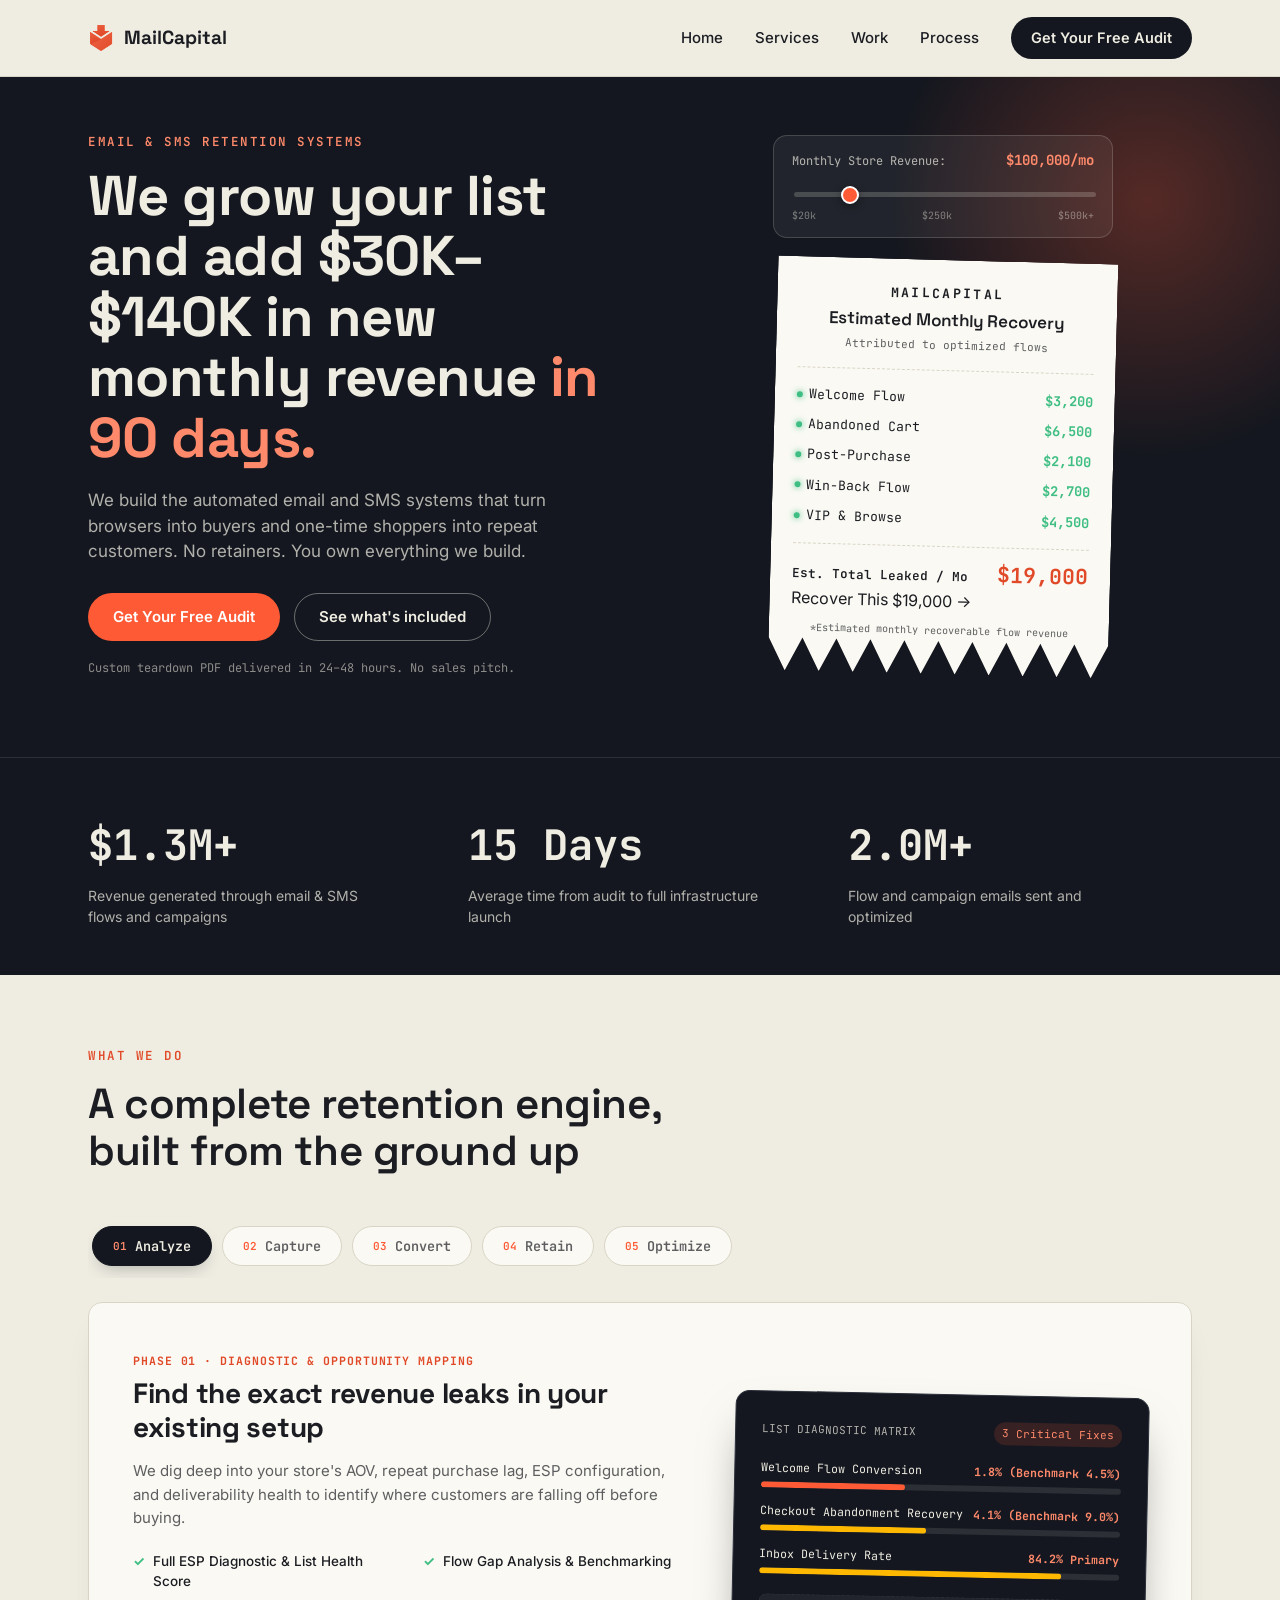
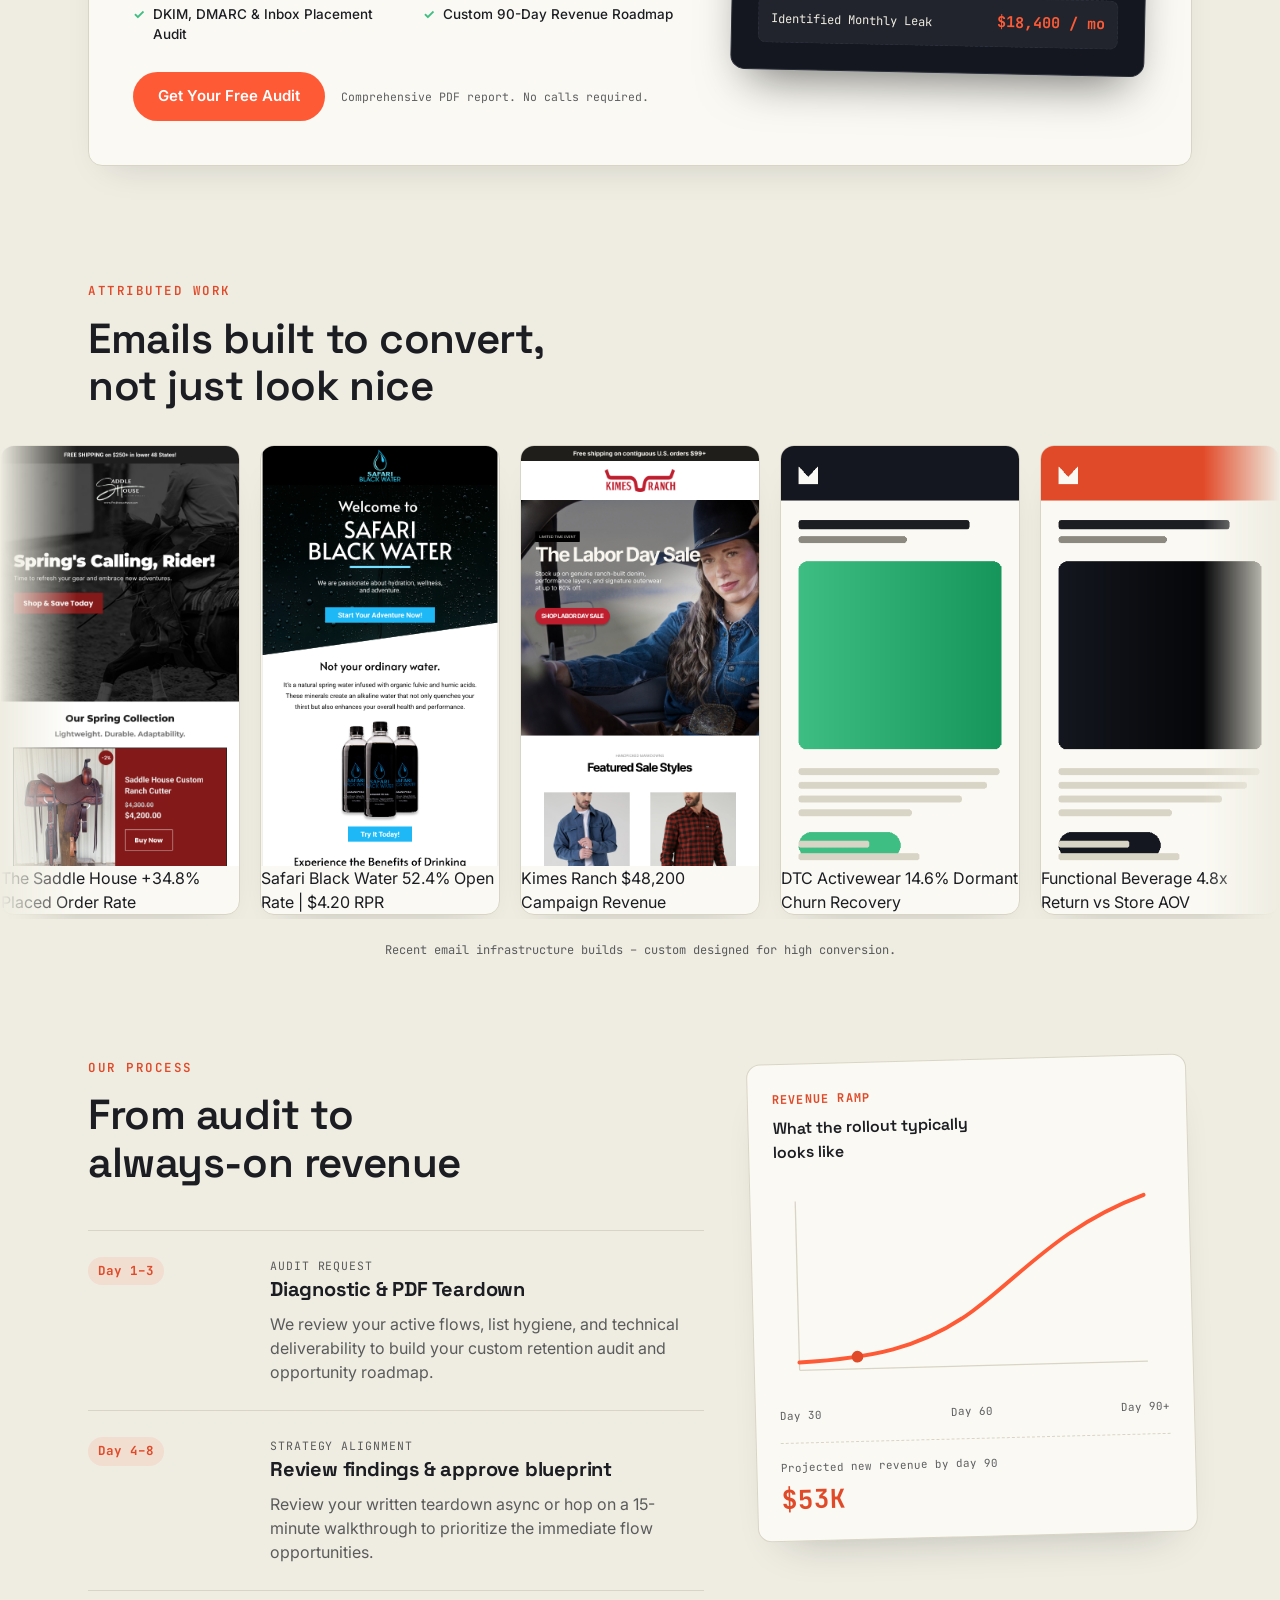
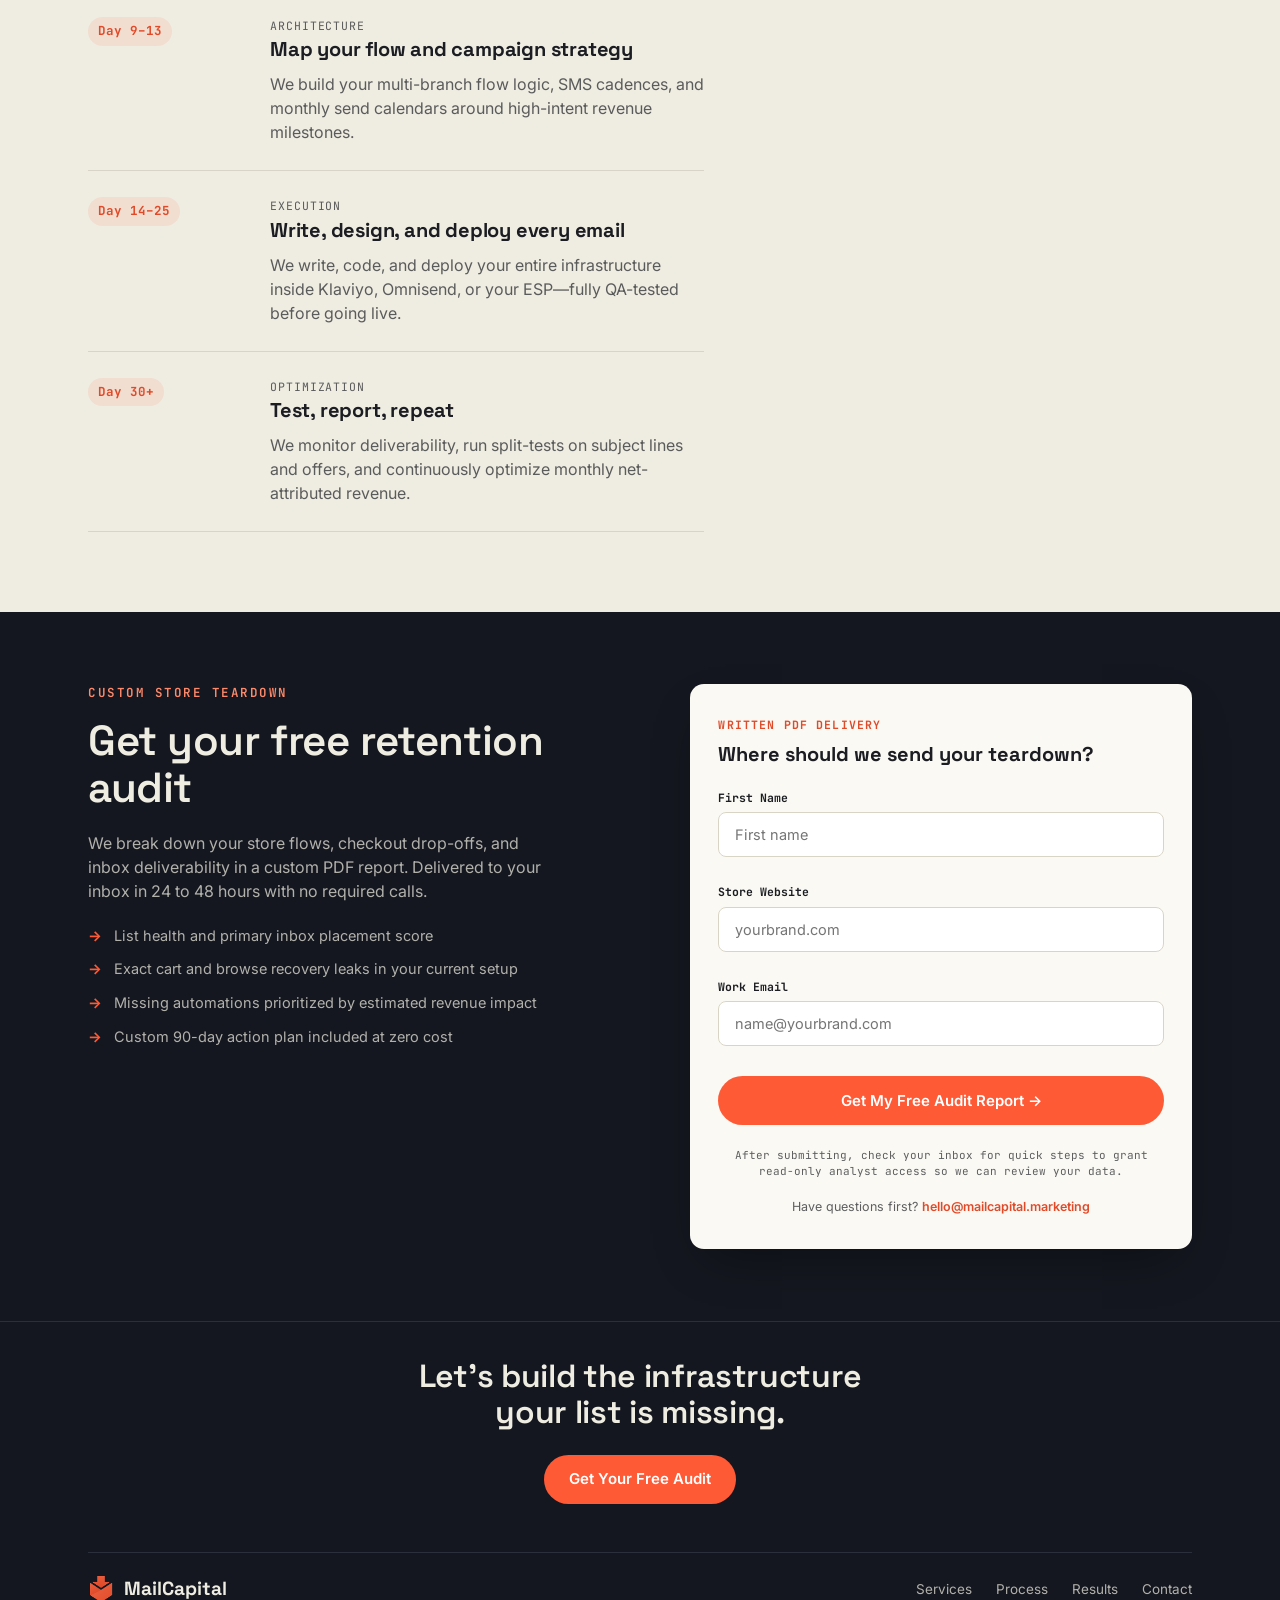
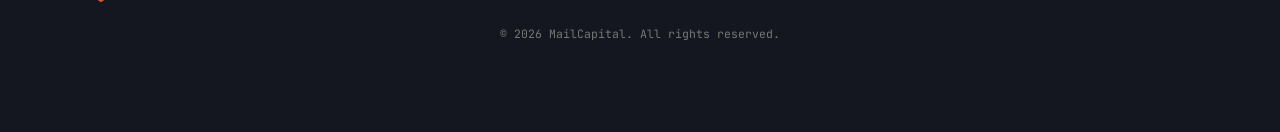
==== commit a1a2dbff: "Update index.html" ====
--- a/index.html
+++ b/index.html
@@ -24,7 +24,7 @@
 </head>
 <body id="top">
   <!-- ============ FULLSCREEN RESULT TAKEOVER & WIDGET ============ -->
-  <!-- Minimized Floating Widget (Hidden by default to prevent flicker) -->
+  <!-- Minimized Floating Widget (Inline style prevents load flicker) -->
   <div id="lead-widget-wrap" class="lead-widget-wrap" style="display: none;">
     <button id="lead-widget-close" class="lead-widget__close" aria-label="Dismiss widget">✕</button>
     <button id="lead-widget" class="lead-widget" aria-label="Open Playbook Offer">
@@ -33,7 +33,7 @@
     </button>
   </div>
 
-  <!-- Fullscreen Takeover (Hidden by default to prevent flicker) -->
+  <!-- Fullscreen Takeover (Inline style prevents load flicker) -->
   <div id="lead-modal" class="lead-modal" role="dialog" aria-modal="true" aria-hidden="true" style="display: none;">
     <div class="lead-modal__glow-bg"></div>
     <button id="lead-modal-close" class="lead-modal__close" aria-label="Close modal">✕</button>
@@ -78,7 +78,7 @@
         <button type="button" id="lead-nothanks-btn" class="lead-nothanks-link">No thanks, I will pass on scaling revenue</button>
       </div>
 
-      <!-- Step 2: Direct Email Capture -->
+      <!-- Step 2: Direct Email Capture with Inline Error -->
       <div class="lead-step" id="lead-step-2">
         <div class="lead-badge">📥 Instant PDF Access</div>
         <h2 class="lead-step__title">Where should we send your 7-Figure Retention &amp; Flow Playbook?</h2>
@@ -102,7 +102,7 @@
         </p>
         
         <div class="lead-step__cta-box">
-          <a href="#book" id="lead-book-call-btn" class="btn btn--primary btn--block">Book Your 1-on-1 Growth Session</a>
+          <a href="#book" id="lead-book-call-btn" class="btn btn--primary btn--block">Get Your Free Audit</a>
           <button type="button" id="lead-done-btn" class="lead-text-btn">Return to website</button>
         </div>
       </div>
@@ -156,7 +156,6 @@
       </a>
     </nav>
 
-    <!-- Audit CTA -->
     <a href="#book" class="nav__cta">
       <svg class="nav__cta-icon" viewBox="0 0 24 24" fill="none" stroke="currentColor" stroke-width="2" stroke-linecap="round" stroke-linejoin="round">
         <rect x="3" y="4" width="18" height="18" rx="2" ry="2"></rect>
@@ -190,7 +189,7 @@
           <a href="#book" class="btn btn--primary">Get Your Free Audit</a>
           <a href="#services" class="btn btn--ghost">See what's included</a>
         </div>
-        <p class="hero__note">Free store teardown. Delivered within 48 hours.</p>
+        <p class="hero__note">Custom teardown PDF delivered in 24–48 hours. No sales pitch.</p>
       </div>
 
       <div class="hero__visual" aria-hidden="false">
@@ -253,6 +252,7 @@
               <span>Est. Total Leaked / Mo</span>
               <b id="receipt-total" data-amount="19000">$19,000</b>
             </div>
+            <a href="#book" class="receipt__cta-btn" id="calc-claim-btn">Recover This Revenue &rarr;</a>
             <p class="receipt__fine">*Estimated monthly recoverable flow revenue</p>
           </div>
 
@@ -285,7 +285,6 @@
       <p class="eyebrow">What we do</p>
       <h2 class="section-title">A complete retention engine,<br>built from the ground up</h2>
 
-      <!-- Tab Navigation -->
       <div class="services-tabs__nav" role="tablist" aria-label="Lifecycle Services">
         <button class="services-tabs__btn active" role="tab" aria-selected="true" aria-controls="tab-analyze" id="btn-analyze" data-tab="analyze">
           <span class="services-tabs__num">01</span> Analyze
@@ -304,9 +303,7 @@
         </button>
       </div>
 
-      <!-- Tab Panels Container -->
       <div class="services-tabs__container">
-
         <!-- 01. Analyze -->
         <div class="services-tab__panel active" id="tab-analyze" role="tabpanel" aria-labelledby="btn-analyze">
           <div class="services-tab__grid">
@@ -324,7 +321,7 @@
 
               <div class="services-tab__action">
                 <a href="#book" class="btn btn--primary">Get Your Free Audit</a>
-                <span class="services-tab__note">Includes custom written teardown</span>
+                <span class="services-tab__note">Comprehensive PDF report. No calls required.</span>
               </div>
             </div>
 
@@ -374,7 +371,7 @@
 
               <div class="services-tab__action">
                 <a href="#book" class="btn btn--primary">Get Your Free Audit</a>
-                <span class="services-tab__note">See where your forms are losing visitors</span>
+                <span class="services-tab__note">See where your signup forms are losing visitors</span>
               </div>
             </div>
 
@@ -552,122 +549,199 @@
     </div>
   </section>
 
-<!-- ============ EMAIL DESIGN SHOWCASE ============ -->
-<section class="showcase" id="showcase">
-  <div class="wrap">
-    <p class="eyebrow">Some of the work</p>
-    <h2 class="section-title">Emails built to convert,<br>not just look nice</h2>
-  </div>
-
-  <div class="marquee" role="region" aria-label="Email design examples">
-    <div class="marquee__track" id="marquee-track">
-      
-      <!-- Group 1 -->
-      <div class="marquee__group">
-        <div class="marquee__card">
-          <div class="marquee__frame">
-            <img src="assets/images/the-saddle-house_email_spring-riding-gear-refresh.png" alt="The Saddle House Spring Riding Gear Refresh email design" class="marquee__img" loading="eager" decoding="sync">
-          </div>
-        </div>
-        <div class="marquee__card">
-          <div class="marquee__frame">
-            <img src="assets/images/safari-black-water_email_welcome-1.png" alt="Safari Black Water Welcome Email design" class="marquee__img" loading="eager" decoding="sync">
-          </div>
-        </div>
-        <div class="marquee__card">
-          <div class="marquee__frame">
-            <img src="assets/images/kimes-ranch_email_labor-day.png" alt="Kimes Ranch Labor Day Email" class="marquee__img" loading="eager" decoding="sync">
-          </div>
-        </div>
-        <div class="marquee__card">
-          <div class="marquee__frame">
-            <img src="assets/images/win-back.png" alt="Win-Back Flow email design" class="marquee__img" loading="eager" decoding="sync">
-          </div>
-        </div>
-        <div class="marquee__card">
-          <div class="marquee__frame">
-            <img src="assets/images/vip.png" alt="VIP Campaign email design" class="marquee__img" loading="eager" decoding="sync">
-          </div>
-        </div>
-        <div class="marquee__card">
-          <div class="marquee__frame">
-            <img src="assets/images/promo.png" alt="Promo Campaign email design" class="marquee__img" loading="eager" decoding="sync">
-          </div>
-        </div>
-      </div>
-
-      <!-- Group 2 -->
-      <div class="marquee__group" aria-hidden="true">
-        <div class="marquee__card">
-          <div class="marquee__frame">
-            <img src="assets/images/the-saddle-house_email_spring-riding-gear-refresh.png" alt="" class="marquee__img" loading="eager" decoding="sync">
-          </div>
-        </div>
-        <div class="marquee__card">
-          <div class="marquee__frame">
-            <img src="assets/images/safari-black-water_email_welcome-1.png" alt="" class="marquee__img" loading="eager" decoding="sync">
-          </div>
-        </div>
-        <div class="marquee__card">
-          <div class="marquee__frame">
-            <img src="assets/images/kimes-ranch_email_labor-day.png" alt="" class="marquee__img" loading="eager" decoding="sync">
-          </div>
-        </div>
-        <div class="marquee__card">
-          <div class="marquee__frame">
-            <img src="assets/images/win-back.png" alt="" class="marquee__img" loading="eager" decoding="sync">
-          </div>
-        </div>
-        <div class="marquee__card">
-          <div class="marquee__frame">
-            <img src="assets/images/vip.png" alt="" class="marquee__img" loading="eager" decoding="sync">
-          </div>
-        </div>
-        <div class="marquee__card">
-          <div class="marquee__frame">
-            <img src="assets/images/promo.png" alt="" class="marquee__img" loading="eager" decoding="sync">
-          </div>
-        </div>
-      </div>
-
-      <!-- Group 3 -->
-      <div class="marquee__group" aria-hidden="true">
-        <div class="marquee__card">
-          <div class="marquee__frame">
-            <img src="assets/images/the-saddle-house_email_spring-riding-gear-refresh.png" alt="" class="marquee__img" loading="eager" decoding="sync">
-          </div>
-        </div>
-        <div class="marquee__card">
-          <div class="marquee__frame">
-            <img src="assets/images/safari-black-water_email_welcome-1.png" alt="" class="marquee__img" loading="eager" decoding="sync">
-          </div>
-        </div>
-        <div class="marquee__card">
-          <div class="marquee__frame">
-            <img src="assets/images/kimes-ranch_email_labor-day.png" alt="" class="marquee__img" loading="eager" decoding="sync">
-          </div>
-        </div>
-        <div class="marquee__card">
-          <div class="marquee__frame">
-            <img src="assets/images/win-back.png" alt="" class="marquee__img" loading="eager" decoding="sync">
-          </div>
-        </div>
-        <div class="marquee__card">
-          <div class="marquee__frame">
-            <img src="assets/images/vip.png" alt="" class="marquee__img" loading="eager" decoding="sync">
-          </div>
-        </div>
-        <div class="marquee__card">
-          <div class="marquee__frame">
-            <img src="assets/images/promo.png" alt="" class="marquee__img" loading="eager" decoding="sync">
-          </div>
-        </div>
-      </div>
-
+  <!-- ============ EMAIL DESIGN SHOWCASE ============ -->
+  <section class="showcase" id="showcase">
+    <div class="wrap">
+      <p class="eyebrow">Attributed Work</p>
+      <h2 class="section-title">Emails built to convert,<br>not just look nice</h2>
     </div>
-  </div>
-  <p class="showcase__note wrap">Recent email infrastructure builds &ndash; custom designed for high conversion.</p>
-</section>
+
+    <div class="marquee" role="region" aria-label="Email design examples">
+      <div class="marquee__track" id="marquee-track">
+        
+        <!-- Group 1: Original Set -->
+        <div class="marquee__group">
+          <div class="marquee__card">
+            <div class="marquee__frame">
+              <img src="assets/images/the-saddle-house_email_spring-riding-gear-refresh.png" alt="The Saddle House Spring Riding Gear Refresh email design" class="marquee__img" loading="eager" decoding="sync">
+            </div>
+            <div class="marquee__meta">
+              <span class="marquee__client">The Saddle House</span>
+              <span class="marquee__metric">+34.8% Placed Order Rate</span>
+            </div>
+          </div>
+
+          <div class="marquee__card">
+            <div class="marquee__frame">
+              <img src="assets/images/safari-black-water_email_welcome-1.png" alt="Safari Black Water Welcome Email design" class="marquee__img" loading="eager" decoding="sync">
+            </div>
+            <div class="marquee__meta">
+              <span class="marquee__client">Safari Black Water</span>
+              <span class="marquee__metric">52.4% Open Rate | $4.20 RPR</span>
+            </div>
+          </div>
+
+          <div class="marquee__card">
+            <div class="marquee__frame">
+              <img src="assets/images/kimes-ranch_email_labor-day.png" alt="Kimes Ranch Labor Day Email" class="marquee__img" loading="eager" decoding="sync">
+            </div>
+            <div class="marquee__meta">
+              <span class="marquee__client">Kimes Ranch</span>
+              <span class="marquee__metric">$48,200 Campaign Revenue</span>
+            </div>
+          </div>
+
+          <div class="marquee__card">
+            <div class="marquee__frame">
+              <img src="assets/images/win-back.png" alt="Win-Back Flow email design" class="marquee__img" loading="eager" decoding="sync">
+            </div>
+            <div class="marquee__meta">
+              <span class="marquee__client">DTC Activewear</span>
+              <span class="marquee__metric">14.6% Dormant Churn Recovery</span>
+            </div>
+          </div>
+
+          <div class="marquee__card">
+            <div class="marquee__frame">
+              <img src="assets/images/vip.png" alt="VIP Campaign email design" class="marquee__img" loading="eager" decoding="sync">
+            </div>
+            <div class="marquee__meta">
+              <span class="marquee__client">Functional Beverage</span>
+              <span class="marquee__metric">4.8x Return vs Store AOV</span>
+            </div>
+          </div>
+
+          <div class="marquee__card">
+            <div class="marquee__frame">
+              <img src="assets/images/promo.png" alt="Promo Campaign email design" class="marquee__img" loading="eager" decoding="sync">
+            </div>
+            <div class="marquee__meta">
+              <span class="marquee__client">Pet Nutrition Co</span>
+              <span class="marquee__metric">$24,900 Weekend Flash Send</span>
+            </div>
+          </div>
+        </div>
+
+        <!-- Group 2: Clone A -->
+        <div class="marquee__group" aria-hidden="true">
+          <div class="marquee__card">
+            <div class="marquee__frame">
+              <img src="assets/images/the-saddle-house_email_spring-riding-gear-refresh.png" alt="" class="marquee__img" loading="eager" decoding="sync">
+            </div>
+            <div class="marquee__meta">
+              <span class="marquee__client">The Saddle House</span>
+              <span class="marquee__metric">+34.8% Placed Order Rate</span>
+            </div>
+          </div>
+          <div class="marquee__card">
+            <div class="marquee__frame">
+              <img src="assets/images/safari-black-water_email_welcome-1.png" alt="" class="marquee__img" loading="eager" decoding="sync">
+            </div>
+            <div class="marquee__meta">
+              <span class="marquee__client">Safari Black Water</span>
+              <span class="marquee__metric">52.4% Open Rate | $4.20 RPR</span>
+            </div>
+          </div>
+          <div class="marquee__card">
+            <div class="marquee__frame">
+              <img src="assets/images/kimes-ranch_email_labor-day.png" alt="" class="marquee__img" loading="eager" decoding="sync">
+            </div>
+            <div class="marquee__meta">
+              <span class="marquee__client">Kimes Ranch</span>
+              <span class="marquee__metric">$48,200 Campaign Revenue</span>
+            </div>
+          </div>
+          <div class="marquee__card">
+            <div class="marquee__frame">
+              <img src="assets/images/win-back.png" alt="" class="marquee__img" loading="eager" decoding="sync">
+            </div>
+            <div class="marquee__meta">
+              <span class="marquee__client">DTC Activewear</span>
+              <span class="marquee__metric">14.6% Dormant Churn Recovery</span>
+            </div>
+          </div>
+          <div class="marquee__card">
+            <div class="marquee__frame">
+              <img src="assets/images/vip.png" alt="" class="marquee__img" loading="eager" decoding="sync">
+            </div>
+            <div class="marquee__meta">
+              <span class="marquee__client">Functional Beverage</span>
+              <span class="marquee__metric">4.8x Return vs Store AOV</span>
+            </div>
+          </div>
+          <div class="marquee__card">
+            <div class="marquee__frame">
+              <img src="assets/images/promo.png" alt="" class="marquee__img" loading="eager" decoding="sync">
+            </div>
+            <div class="marquee__meta">
+              <span class="marquee__client">Pet Nutrition Co</span>
+              <span class="marquee__metric">$24,900 Weekend Flash Send</span>
+            </div>
+          </div>
+        </div>
+
+        <!-- Group 3: Clone B -->
+        <div class="marquee__group" aria-hidden="true">
+          <div class="marquee__card">
+            <div class="marquee__frame">
+              <img src="assets/images/the-saddle-house_email_spring-riding-gear-refresh.png" alt="" class="marquee__img" loading="eager" decoding="sync">
+            </div>
+            <div class="marquee__meta">
+              <span class="marquee__client">The Saddle House</span>
+              <span class="marquee__metric">+34.8% Placed Order Rate</span>
+            </div>
+          </div>
+          <div class="marquee__card">
+            <div class="marquee__frame">
+              <img src="assets/images/safari-black-water_email_welcome-1.png" alt="" class="marquee__img" loading="eager" decoding="sync">
+            </div>
+            <div class="marquee__meta">
+              <span class="marquee__client">Safari Black Water</span>
+              <span class="marquee__metric">52.4% Open Rate | $4.20 RPR</span>
+            </div>
+          </div>
+          <div class="marquee__card">
+            <div class="marquee__frame">
+              <img src="assets/images/kimes-ranch_email_labor-day.png" alt="" class="marquee__img" loading="eager" decoding="sync">
+            </div>
+            <div class="marquee__meta">
+              <span class="marquee__client">Kimes Ranch</span>
+              <span class="marquee__metric">$48,200 Campaign Revenue</span>
+            </div>
+          </div>
+          <div class="marquee__card">
+            <div class="marquee__frame">
+              <img src="assets/images/win-back.png" alt="" class="marquee__img" loading="eager" decoding="sync">
+            </div>
+            <div class="marquee__meta">
+              <span class="marquee__client">DTC Activewear</span>
+              <span class="marquee__metric">14.6% Dormant Churn Recovery</span>
+            </div>
+          </div>
+          <div class="marquee__card">
+            <div class="marquee__frame">
+              <img src="assets/images/vip.png" alt="" class="marquee__img" loading="eager" decoding="sync">
+            </div>
+            <div class="marquee__meta">
+              <span class="marquee__client">Functional Beverage</span>
+              <span class="marquee__metric">4.8x Return vs Store AOV</span>
+            </div>
+          </div>
+          <div class="marquee__card">
+            <div class="marquee__frame">
+              <img src="assets/images/promo.png" alt="" class="marquee__img" loading="eager" decoding="sync">
+            </div>
+            <div class="marquee__meta">
+              <span class="marquee__client">Pet Nutrition Co</span>
+              <span class="marquee__metric">$24,900 Weekend Flash Send</span>
+            </div>
+          </div>
+        </div>
+
+      </div>
+    </div>
+    <p class="showcase__note wrap">Recent email infrastructure builds &ndash; custom designed for high conversion.</p>
+  </section>
 
   <!-- ============ PROCESS ============ -->
   <section class="process" id="process">
@@ -682,9 +756,9 @@
               <span class="timeline__day">Day 1&ndash;3</span>
             </div>
             <div class="timeline__body">
-              <p class="timeline__kicker">Kick-off call</p>
-              <h3>Meet your team and map the plan</h3>
-              <p>We hop on a call to learn your products, margins, and customer journey, then set the roadmap for your audit and build.</p>
+              <p class="timeline__kicker">Audit Request</p>
+              <h3>Diagnostic &amp; PDF Teardown</h3>
+              <p>We review your active flows, list hygiene, and technical deliverability to build your custom retention audit and opportunity roadmap.</p>
             </div>
           </li>
           <li class="timeline__item">
@@ -692,9 +766,9 @@
               <span class="timeline__day">Day 4&ndash;8</span>
             </div>
             <div class="timeline__body">
-              <p class="timeline__kicker">Get aligned</p>
-              <h3>Audit your store and flows</h3>
-              <p>We dig into your current email and SMS setup, list health, and existing flows to find your biggest quick wins and gaps.</p>
+              <p class="timeline__kicker">Strategy Alignment</p>
+              <h3>Review findings &amp; approve blueprint</h3>
+              <p>Review your written teardown async or hop on a 15-minute walkthrough to prioritize the immediate flow opportunities.</p>
             </div>
           </li>
           <li class="timeline__item">
@@ -702,9 +776,9 @@
               <span class="timeline__day">Day 9&ndash;13</span>
             </div>
             <div class="timeline__body">
-              <p class="timeline__kicker">Strategy</p>
+              <p class="timeline__kicker">Architecture</p>
               <h3>Map your flow and campaign strategy</h3>
-              <p>We build your flow architecture and campaign calendar, prioritized around the revenue opportunities the audit uncovered.</p>
+              <p>We build your multi-branch flow logic, SMS cadences, and monthly send calendars around high-intent revenue milestones.</p>
             </div>
           </li>
           <li class="timeline__item">
@@ -712,9 +786,9 @@
               <span class="timeline__day">Day 14&ndash;25</span>
             </div>
             <div class="timeline__body">
-              <p class="timeline__kicker">Build the infrastructure</p>
+              <p class="timeline__kicker">Execution</p>
               <h3>Write, design, and deploy every email</h3>
-              <p>We write and design each email, then deploy your infrastructure inside Klaviyo, Omnisend, or your ESP of choice - tested against real orders before it ever goes live.</p>
+              <p>We write, code, and deploy your entire infrastructure inside Klaviyo, Omnisend, or your ESP—fully QA-tested before going live.</p>
             </div>
           </li>
           <li class="timeline__item">
@@ -722,9 +796,9 @@
               <span class="timeline__day">Day 30+</span>
             </div>
             <div class="timeline__body">
-              <p class="timeline__kicker">Reporting</p>
+              <p class="timeline__kicker">Optimization</p>
               <h3>Test, report, repeat</h3>
-              <p>We track opens, clicks, and revenue monthly, then keep testing subject lines, timing, and offers to grow the number that matters.</p>
+              <p>We monitor deliverability, run split-tests on subject lines and offers, and continuously optimize monthly net-attributed revenue.</p>
             </div>
           </li>
         </ol>
@@ -756,7 +830,7 @@
     </div>
   </section>
 
-  <!-- ============ BOOK AN AUDIT INTAKE ============ -->
+  <!-- ============ AUDIT INTAKE FORM ============ -->
   <section class="book" id="book">
     <div class="wrap book__grid">
       <div class="book__copy">
--- a/css/style.css
+++ b/css/style.css
@@ -561,26 +561,6 @@
 .receipt__total span{ font-size: 12.5px; font-weight: 600; }
 .receipt__total b{ font-size: 21px; font-weight: 700; color: var(--flash-dark); }
 
-/* Direct Loss-Recovery Action in Receipt */
-.receipt__cta-btn{
-  display: block;
-  text-align: center;
-  margin-top: 16px;
-  background: var(--ink);
-  color: var(--paper);
-  font-family: var(--font-mono);
-  font-size: 12px;
-  font-weight: 700;
-  padding: 9px 14px;
-  border-radius: 999px;
-  letter-spacing: 0.02em;
-  transition: background 0.2s ease, transform 0.2s ease;
-}
-.receipt__cta-btn:hover{
-  background: var(--flash-dark);
-  color: #fff;
-  transform: translateY(-1px);
-}
 .receipt__fine{
   margin: 10px 0 0;
   font-family: var(--font-mono);
@@ -786,7 +766,7 @@
 .deliv-stat--green{ color: var(--grow) !important; }
 
 /* ===========================================================
-   EMAIL DESIGN SHOWCASE (With Client Badges & Metrics)
+   EMAIL DESIGN SHOWCASE
 =========================================================== */
 .showcase{ padding: 28px 0 72px; }
 .showcase .section-title{ margin-bottom: 32px; }
@@ -846,28 +826,6 @@
   pointer-events: none;
 }
 
-/* Metadata Bar under each Card */
-.marquee__meta{
-  padding: 10px 14px;
-  background: #FFFFFF;
-  border-top: 1px solid var(--paper-line);
-  display: flex;
-  flex-direction: column;
-  gap: 2px;
-}
-.marquee__client{
-  font-family: var(--font-display);
-  font-size: 13px;
-  font-weight: 700;
-  color: var(--ink);
-}
-.marquee__metric{
-  font-family: var(--font-mono);
-  font-size: 11px;
-  font-weight: 700;
-  color: var(--flash-dark);
-}
-
 .showcase__note{
   margin: 22px auto 0;
   text-align: center;
@@ -952,7 +910,7 @@
 .timeline__body p{ margin:0; max-width: 560px; color: var(--ink-text-70); }
 
 /* ===========================================================
-   BOOK / INTAKE FORM & WALKTHROUGH CALENDAR
+   BOOK / INTAKE FORM (No Guarantee Section)
 =========================================================== */
 .book{ background: var(--ink); color: var(--paper); padding: 72px 0; }
 .book__grid{
@@ -974,29 +932,6 @@
   position:absolute; left:0; top:0;
   color: var(--flash);
   font-weight: 700;
-}
-
-.audit-guarantee{
-  margin-top: 32px;
-  padding: 16px 20px;
-  border-radius: 10px;
-  background: rgba(255,255,255,0.04);
-  border: 1px solid rgba(255,255,255,0.1);
-  max-width: 440px;
-}
-.audit-guarantee__badge{
-  font-family: var(--font-mono);
-  font-size: 11.5px;
-  font-weight: 700;
-  color: var(--grow);
-  display: block;
-  margin-bottom: 6px;
-}
-.audit-guarantee p{
-  margin: 0;
-  font-size: 12.5px;
-  color: var(--paper-text-70);
-  line-height: 1.4;
 }
 
 .book__panel{
@@ -1062,58 +997,6 @@
   text-align: center;
   margin: 6px 0 0;
 }
-
-/* Success & Embedded Walkthrough Area */
-.audit-success__badge{
-  display: inline-block;
-  font-family: var(--font-mono);
-  font-size: 11px;
-  font-weight: 700;
-  text-transform: uppercase;
-  background: rgba(63, 190, 131, 0.15);
-  color: var(--grow);
-  padding: 4px 10px;
-  border-radius: 999px;
-  margin-bottom: 12px;
-}
-.audit-success__title{
-  font-size: 22px;
-  font-weight: 700;
-  margin: 0 0 8px;
-}
-.audit-success__desc{
-  font-size: 14px;
-  color: var(--ink-text-70);
-  margin-bottom: 24px;
-  line-height: 1.5;
-}
-.audit-success__cal-wrap{
-  border-top: 1px dashed var(--paper-line);
-  padding-top: 20px;
-}
-.audit-success__cal-head{
-  margin-bottom: 16px;
-}
-.audit-success__cal-head strong{
-  display: block;
-  font-family: var(--font-display);
-  font-size: 15px;
-  color: var(--ink-text);
-}
-.audit-success__cal-head span{
-  font-size: 12.5px;
-  color: var(--ink-text-70);
-  line-height: 1.4;
-}
-
-.book__calendar{
-  height: 520px;
-  border-radius: 10px;
-  overflow: hidden;
-  border: 1px solid var(--paper-line);
-  background: #fff;
-}
-.book__calendar iframe{ display:block; }
 .book__panel-note{ margin: 18px 0 0; font-size: 12.5px; color: var(--ink-text-70); text-align: center; }
 .book__panel-note a{ color: var(--flash-dark); font-weight: 600; }
 
@@ -1168,7 +1051,6 @@
   .diag-matrix, .optin-preview, .tree-preview, .ltv-preview, .deliverability-preview{ transform: rotate(0deg); }
   .process__layout{ grid-template-columns: 1fr; }
   .process__visual{ position: static; max-width: 400px; margin: 32px auto 0; }
-  .book__calendar{ height: 480px; }
 }
 
 @media (max-width: 720px){
@@ -1180,11 +1062,11 @@
 /* ===========================================================
    FORM VALIDATION & INLINE ERRORS
 =========================================================== */
-.audit-form__group {
+.audit-form__group,
+.lead-form__group {
   position: relative;
 }
 
-/* Invalid Input Border & Glow */
 .audit-form__input.is-invalid,
 .lead-input.is-invalid {
   border-color: #E63946 !important;
@@ -1192,7 +1074,6 @@
   box-shadow: 0 0 0 3px rgba(230, 57, 70, 0.18) !important;
 }
 
-/* Inline Error Text */
 .form-error {
   display: block;
   font-family: var(--font-mono);
@@ -1203,9 +1084,22 @@
   line-height: 1.3;
 }
 
-/* Modal Error specific spacing */
 .lead-modal .form-error {
   margin-top: 6px;
   margin-bottom: 8px;
   text-align: center;
 }
+
+/* ===========================================================
+   MODAL ANTI-FLICKER ENFORCEMENT
+=========================================================== */
+.lead-modal:not(.is-open) {
+  display: none !important;
+  opacity: 0 !important;
+  visibility: hidden !important;
+  pointer-events: none !important;
+}
+
+.lead-widget-wrap:not(.is-visible) {
+  display: none !important;
+}
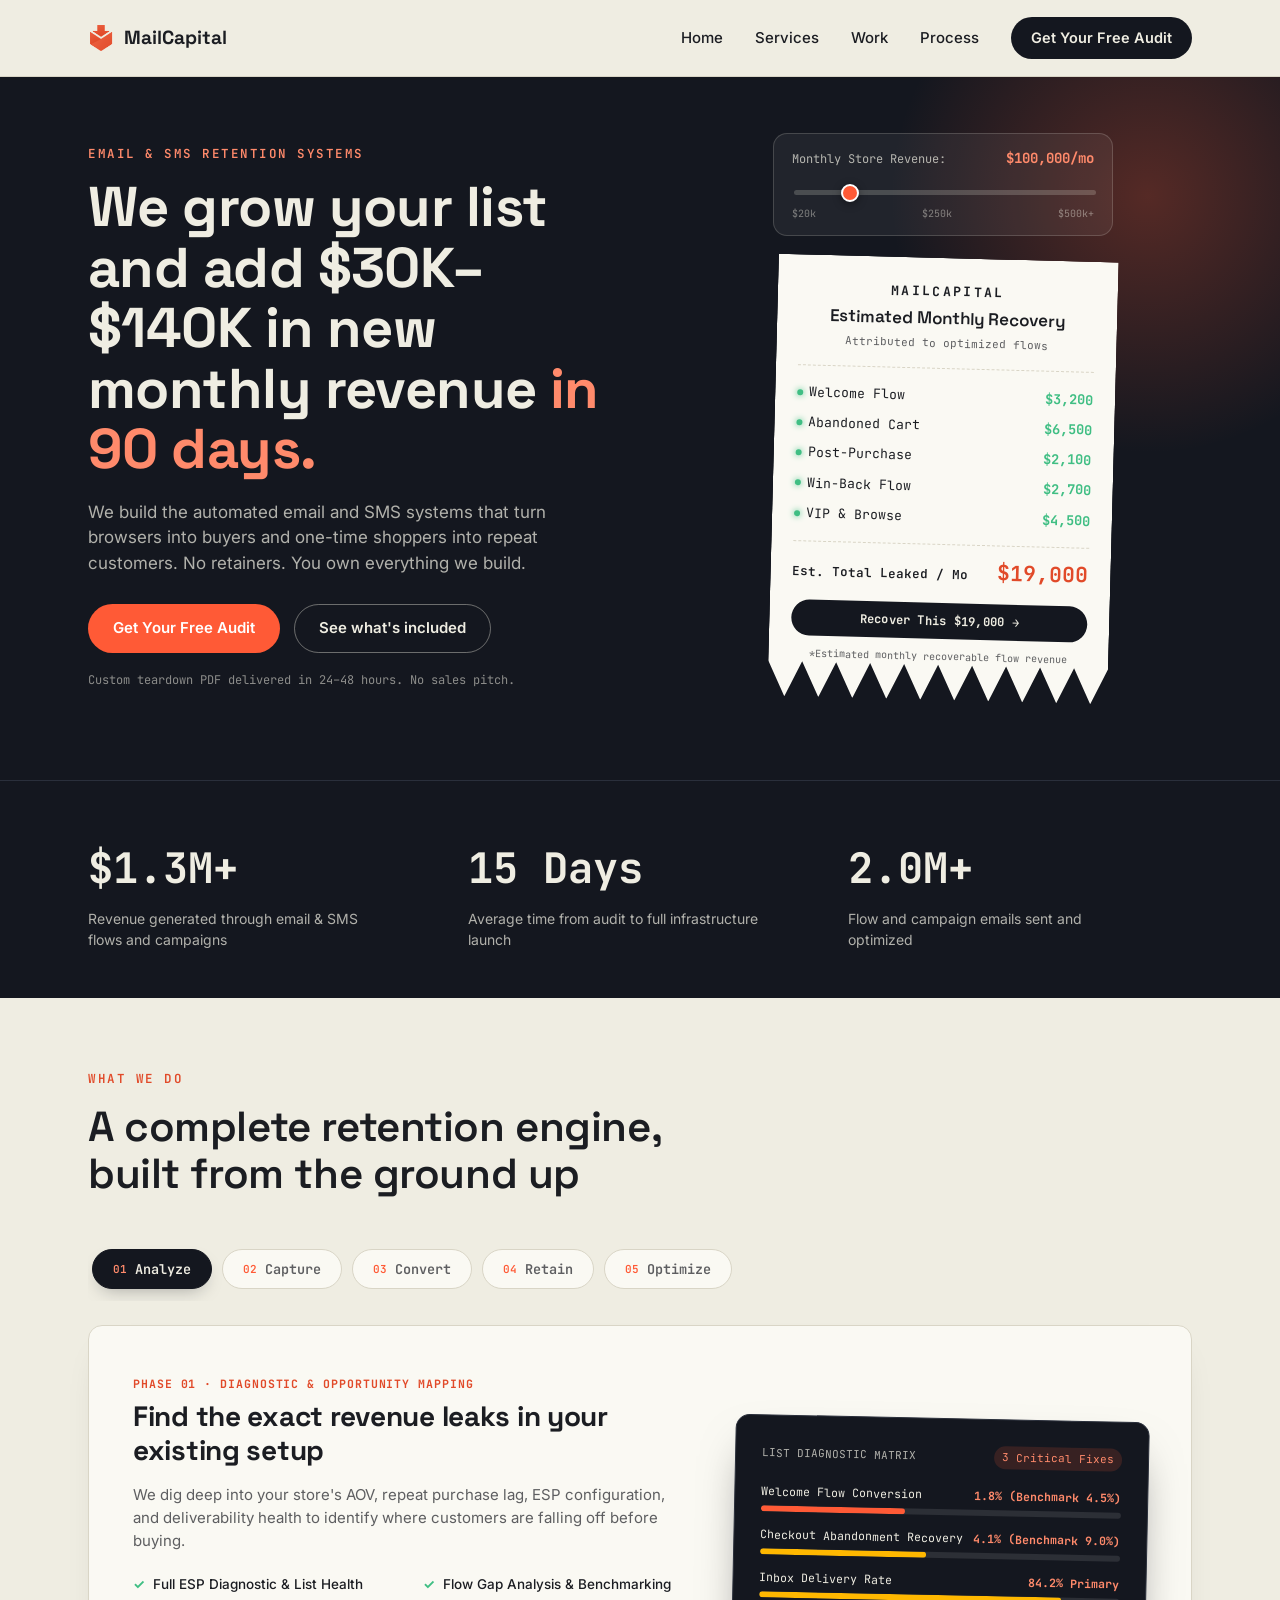
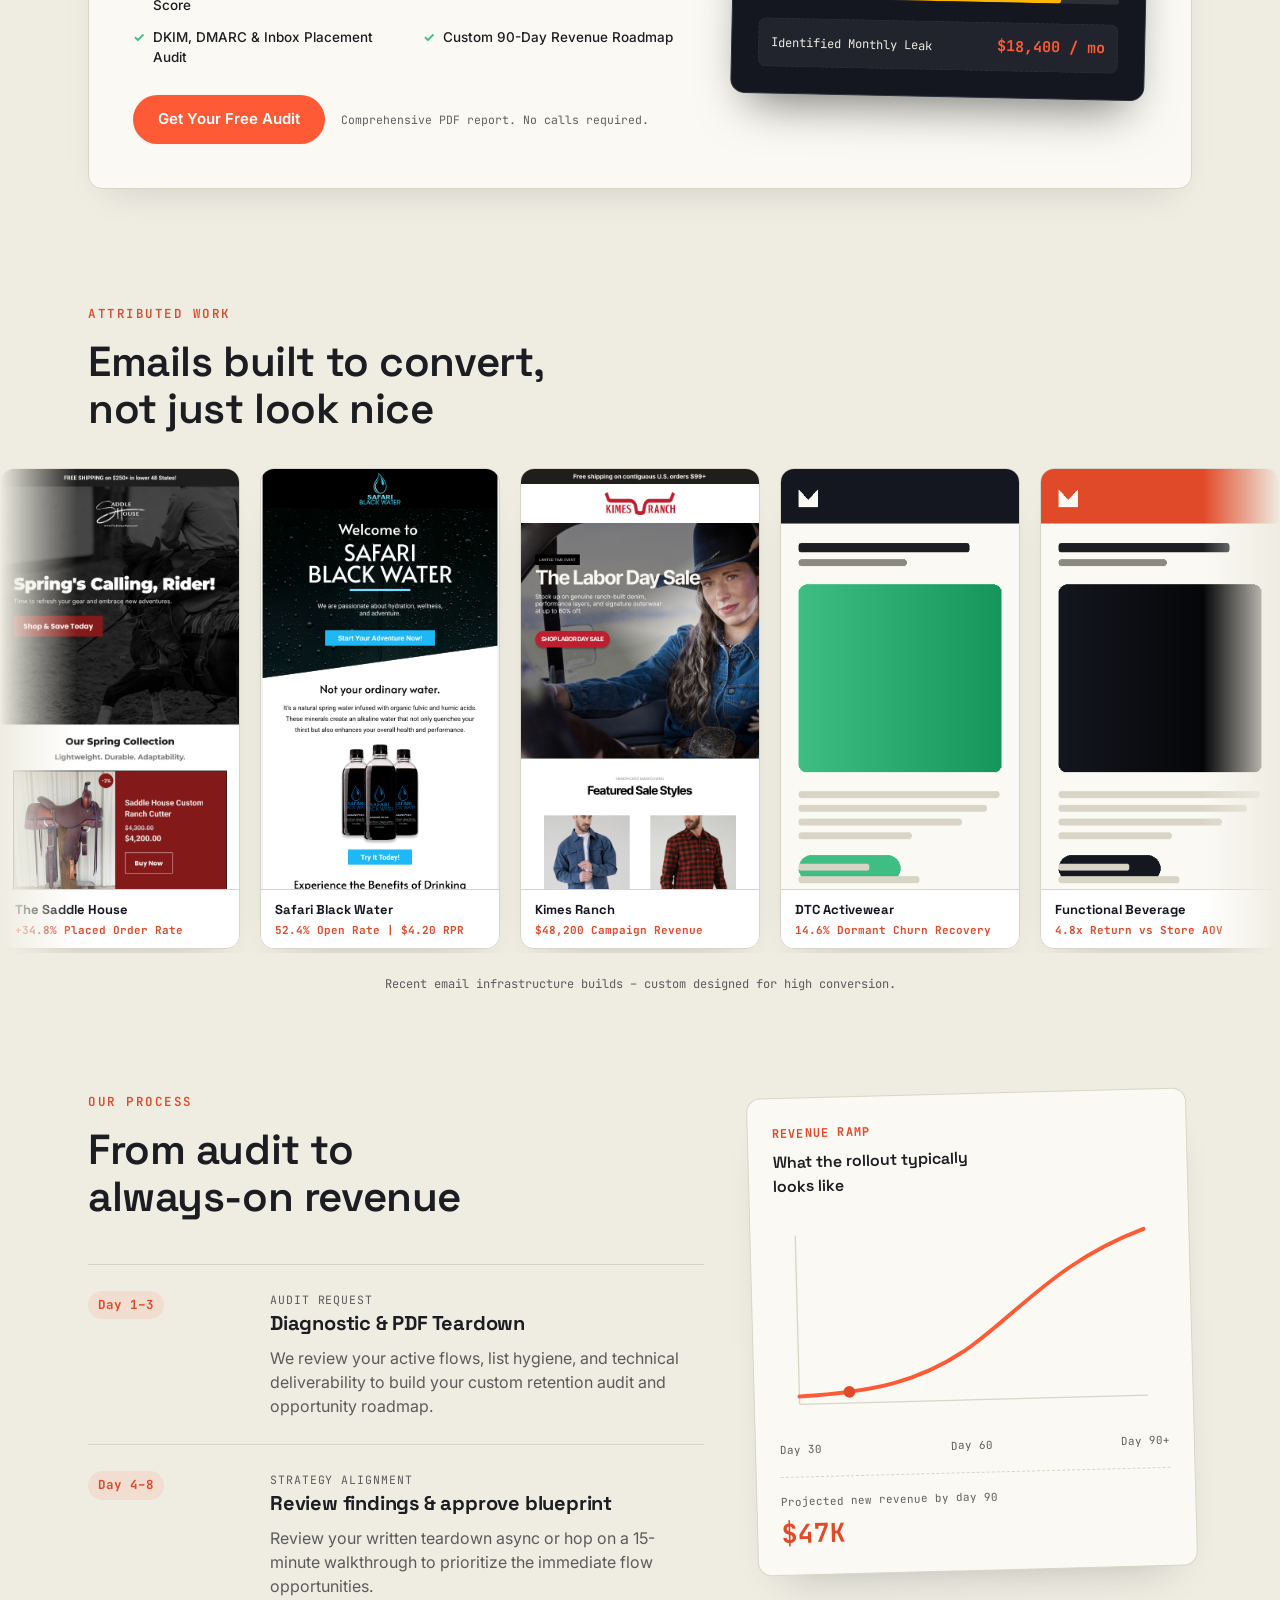
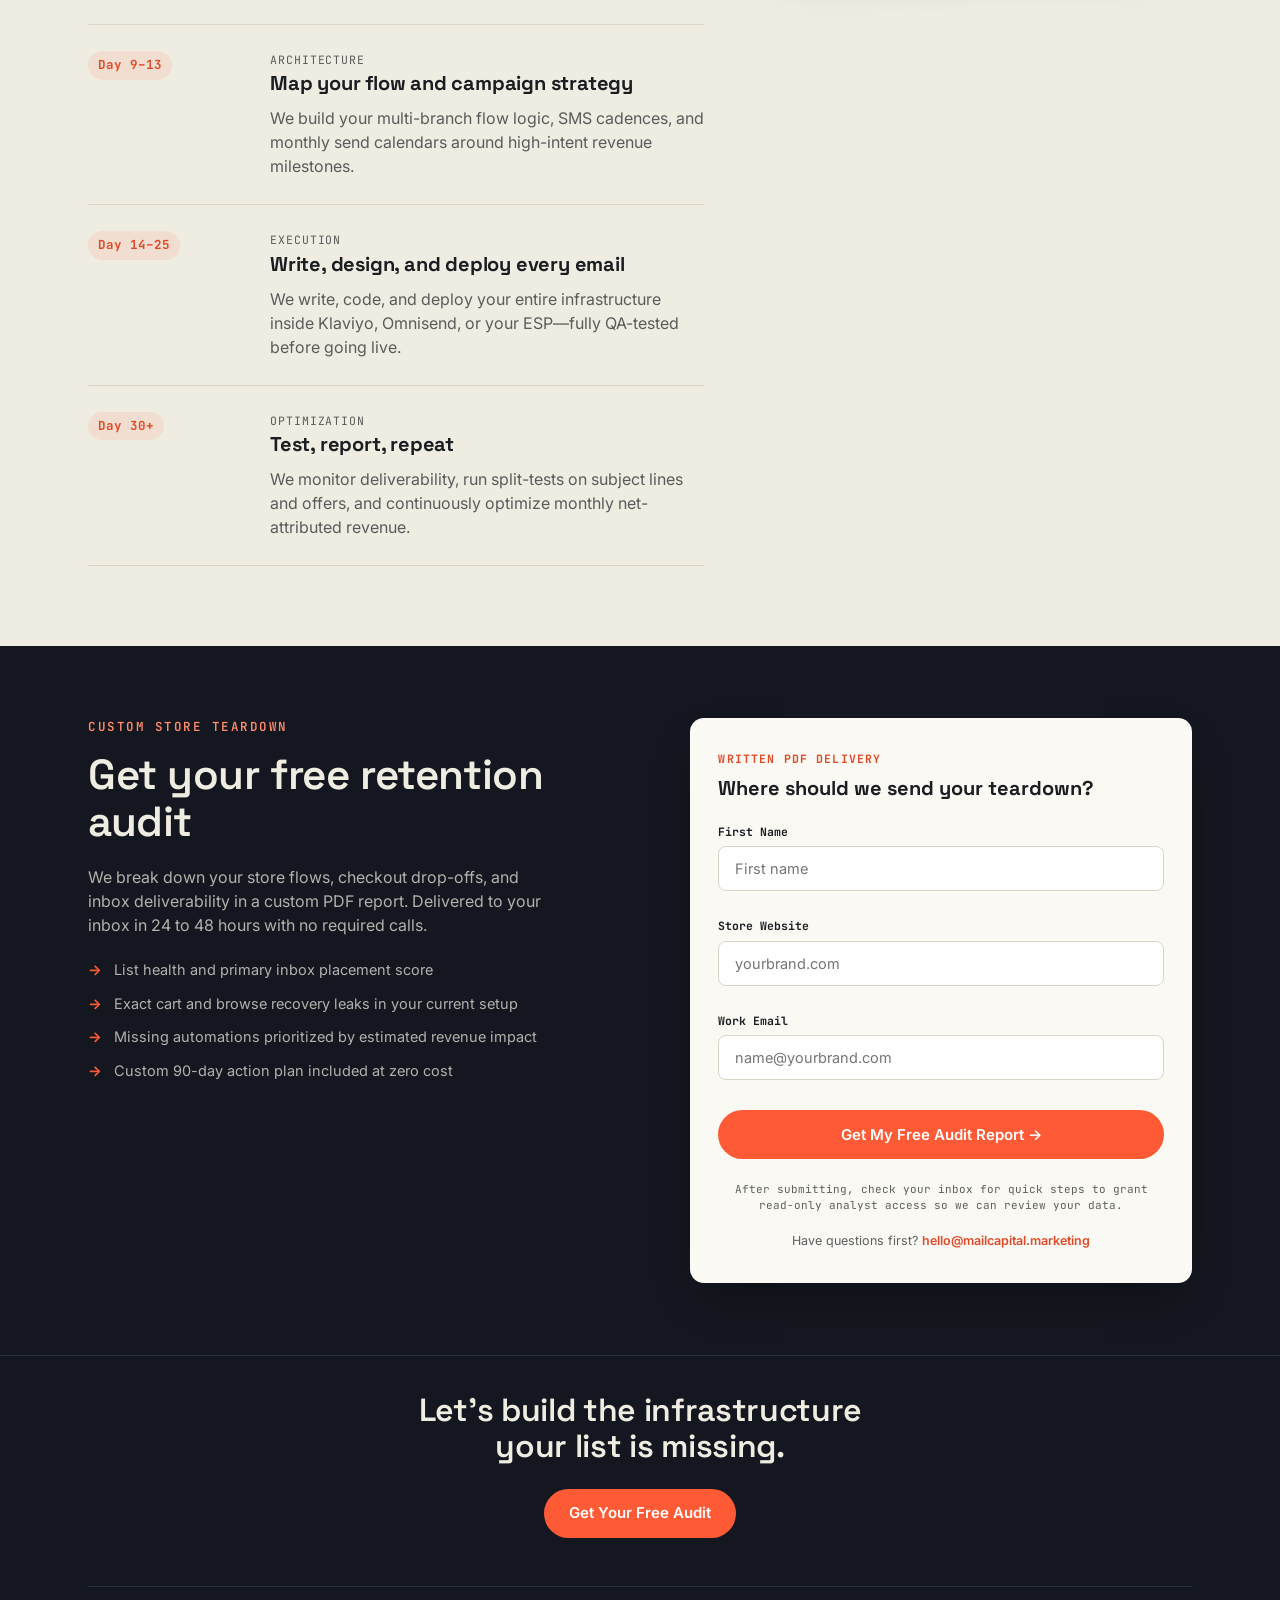
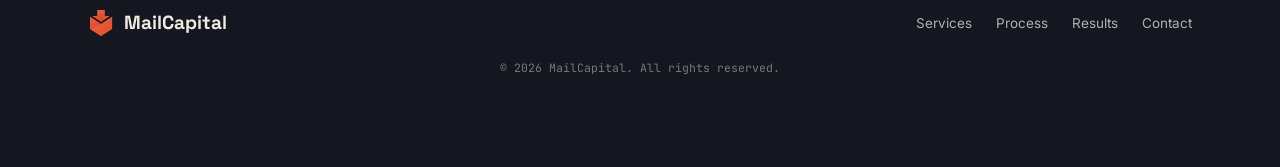
==== commit 4867f63b: "Update meta description for project timeline" ====
--- a/index.html
+++ b/index.html
@@ -13,7 +13,7 @@
 <meta charset="UTF-8">
 <meta name="viewport" content="width=device-width, initial-scale=1.0">
 <title>MailCapital - Email &amp; SMS Infrastructure for eCommerce Brands</title>
-<meta name="description" content="MailCapital builds the abandoned cart, post-purchase, and win-back infrastructure eCommerce brands run on - live in 15 days. No contracts. Get a free audit.">
+<meta name="description" content="MailCapital builds the abandoned cart, post-purchase, and win-back infrastructure eCommerce brands run on - live in 30 days. No contracts. Get a free audit.">
 <link rel="icon" href="assets/images/logo.png">
 <link rel="preconnect" href="https://fonts.googleapis.com">
 <link rel="preconnect" href="https://fonts.gstatic.com" crossorigin>
--- a/css/popup.css
+++ b/css/popup.css
@@ -1,371 +1,1150 @@
 /* ===========================================================
-   IMMERSIVE FULLSCREEN TAKEOVER & MINIMIZED WIDGET
-=========================================================== */
-
-/* --- Desktop Floating Widget (Orange) --- */
-.lead-widget-wrap{
-  position: fixed;
-  bottom: calc(20px + env(safe-area-inset-bottom, 0px));
-  left: 20px;
-  z-index: 999;
+   MailCapital - Email & SMS infrastructure for eCommerce brands
+   Design tokens
+=========================================================== */
+:root{
+  /* Colors */
+  --ink:        #14171F;   /* deep charcoal navy - inbox / system */
+  --ink-soft:   #1D212C;
+  --ink-line:   #2A2F3B;
+  --paper:      #EFEDE2;   /* receipt paper */
+  --paper-raised:#FAF9F3;
+  --paper-line: #D9D5C6;
+  --ink-text:   #1B1D22;
+  --ink-text-70:rgba(27,29,34,.7);
+  --paper-text-70: rgba(239,237,226,.72);
+  --flash:      #FF5A36;   /* packaging-tape orange-red */
+  --flash-dark: #E14A29;
+  --grow:       #3FBE83;   /* growth mint-green */
+
+  /* Type */
+  --font-display: "Space Grotesk", sans-serif;
+  --font-body: "Inter", sans-serif;
+  --font-mono: "JetBrains Mono", monospace;
+
+  /* Layout */
+  --wrap: 1160px;
+  --radius: 14px;
+}
+
+*, *::before, *::after{ box-sizing: border-box; }
+html{ scroll-behavior: smooth; }
+section[id], div[id]{ scroll-margin-top: 56px; }
+@media (prefers-reduced-motion: reduce){
+  html{ scroll-behavior: auto; }
+  *, *::before, *::after{ animation-duration: .001ms !important; animation-iteration-count: 1 !important; transition-duration: .001ms !important; }
+}
+
+body{
+  margin:0;
+  background: var(--paper);
+  color: var(--ink-text);
+  font-family: var(--font-body);
+  font-size: 16px;
+  line-height: 1.5;
+  -webkit-font-smoothing: antialiased;
+}
+
+img{ max-width:100%; display:block; }
+a{ color: inherit; text-decoration: none; }
+ul, ol{ margin:0; padding:0; list-style:none; }
+h1,h2,h3{ margin:0; font-family: var(--font-display); letter-spacing: -0.01em; }
+
+.wrap{
+  max-width: var(--wrap);
+  margin: 0 auto;
+  padding: 0 28px;
+}
+
+.skip-link{
+  position:absolute; left:-9999px; top:0;
+  background: var(--flash); color:#fff; padding:12px 18px; border-radius: 0 0 8px 0; z-index: 999;
+}
+.skip-link:focus{ left:0; }
+
+:focus-visible{
+  outline: 2px solid var(--flash);
+  outline-offset: 3px;
+}
+
+.eyebrow{
+  font-family: var(--font-mono);
+  font-size: 12.5px;
+  letter-spacing: .12em;
+  text-transform: uppercase;
+  color: var(--flash-dark);
+  margin: 0 0 14px;
+  font-weight: 600;
+}
+.eyebrow--light{ color: #FF8A6B; }
+
+.section-title{
+  font-size: clamp(28px, 3.6vw, 42px);
+  line-height: 1.12;
+  font-weight: 600;
+  margin: 0 0 44px;
+  max-width: 640px;
+}
+.section-title--light{ color: var(--paper); margin-bottom: 20px; }
+
+/* ---------- Buttons ---------- */
+.btn{
   display: inline-flex;
   align-items: center;
-  gap: 6px;
-  transform: translateX(-160%);
-  opacity: 0;
-  transition: transform 0.4s cubic-bezier(0.16, 1, 0.3, 1), opacity 0.4s ease;
-}
-.lead-widget-wrap.is-visible{
-  transform: translateX(0);
-  opacity: 1;
-}
-
-.lead-widget{
-  background: var(--flash, #FF5A36);
-  color: #FFFFFF;
-  border: 1px solid rgba(255, 255, 255, 0.25);
-  padding: 11px 20px;
+  justify-content: center;
+  gap: 8px;
+  padding: 12px 24px;
   border-radius: 999px;
   font-family: var(--font-body);
-  font-size: 13.5px;
-  font-weight: 700;
-  letter-spacing: 0.01em;
+  font-weight: 600;
+  font-size: 15px;
+  cursor: pointer;
+  border: 1px solid transparent;
+  transition: transform .15s ease, background .15s ease, border-color .15s ease, color .15s ease;
+  white-space: nowrap;
+}
+.btn:hover{ transform: translateY(-1px); }
+.btn--primary{
+  background: var(--flash);
+  color: #fff;
+}
+.btn--primary:hover{ background: var(--flash-dark); }
+.btn--ghost{
+  background: transparent;
+  border-color: var(--ink-text-70);
+  color: var(--ink-text);
+}
+.btn--ghost:hover{ border-color: var(--ink-text); }
+.btn--block{ width: 100%; }
+
+/* ===========================================================
+   NAV (Desktop Default)
+=========================================================== */
+.nav {
+  position: sticky;
+  top: 0;
+  z-index: 100;
+  background: rgba(239, 237, 226, 0.86);
+  backdrop-filter: blur(10px);
+  -webkit-backdrop-filter: blur(10px);
+  border-bottom: 1px solid var(--paper-line);
+}
+
+.nav__row {
+  display: flex;
+  align-items: center;
+  justify-content: flex-start;
+  gap: 32px;
+  height: 76px;
+}
+
+.nav__logo {
+  display: flex;
+  align-items: center;
+  gap: 10px;
+  font-family: var(--font-display);
+  font-weight: 700;
+  font-size: 19px;
+  color: inherit;
+  text-decoration: none;
+}
+
+.nav__logo-img {
+  width: 26px;
+  height: 26px;
+  object-fit: contain;
+  display: block;
+}
+
+.nav__logo-text {
+  display: inline-block;
+}
+
+.nav__links {
+  display: flex;
+  align-items: center;
+  gap: 32px;
+  font-weight: 500;
+  font-size: 15px;
+  margin-left: auto;
+}
+
+.nav__link {
+  color: var(--ink-text);
+  text-decoration: none;
+  transition: color 0.15s ease;
+}
+
+.nav__link:hover {
+  color: var(--flash-dark);
+}
+
+.nav__icon {
+  display: none !important;
+}
+
+.nav__label {
+  display: inline-block;
+}
+
+.nav__cta {
+  background: var(--ink);
+  color: var(--paper);
+  padding: 10px 20px;
+  border-radius: 999px;
+  font-weight: 600;
+  font-size: 14.5px;
+  text-decoration: none;
+  transition: background 0.15s ease, transform 0.15s ease;
+  white-space: nowrap;
   display: inline-flex;
   align-items: center;
   gap: 8px;
+}
+
+.nav__cta:hover {
+  background: var(--flash-dark);
+  color: #fff;
+  transform: translateY(-1px);
+}
+
+.nav__cta-icon { display: none !important; }
+.nav__cta-desktop { display: inline !important; }
+.nav__cta-mobile { display: none !important; }
+.nav__toggle { display: none; }
+
+/* ===========================================================
+   NAV (Mobile & Tablet View)
+=========================================================== */
+@media (max-width: 768px) {
+  .nav {
+    position: fixed !important;
+    top: 0 !important;
+    left: 0 !important;
+    width: 100% !important;
+    background: transparent !important;
+    border-bottom: none !important;
+    backdrop-filter: none !important;
+    -webkit-backdrop-filter: none !important;
+    pointer-events: none !important;
+    z-index: 9999 !important;
+  }
+
+  .nav__row {
+    height: 76px !important;
+    padding: 12px 18px 0 !important;
+    display: flex !important;
+    flex-direction: row !important;
+    align-items: center !important;
+    justify-content: space-between !important;
+  }
+
+  .nav .nav__logo {
+    pointer-events: auto !important;
+    display: inline-flex !important;
+    align-items: center !important;
+    justify-content: center !important;
+    width: 46px !important;
+    height: 46px !important;
+    background: rgba(20, 23, 31, 0.72) !important;
+    backdrop-filter: blur(28px) saturate(200%) !important;
+    -webkit-backdrop-filter: blur(28px) saturate(200%) !important;
+    border: 1px solid rgba(255, 255, 255, 0.18) !important;
+    border-radius: 50% !important;
+    box-shadow: 0 10px 26px rgba(0, 0, 0, 0.4),
+                inset 0 1px 1.5px rgba(255, 255, 255, 0.35),
+                inset 0 -1px 2px rgba(0, 0, 0, 0.3) !important;
+    padding: 0 !important;
+  }
+
+  .nav .nav__logo-img { width: 26px !important; height: 26px !important; }
+  .nav .nav__logo-text { display: none !important; }
+
+  .nav__logo--footer {
+    display: inline-flex !important;
+    align-items: center !important;
+    gap: 10px !important;
+    width: auto !important;
+    height: auto !important;
+    background: transparent !important;
+    border: none !important;
+    border-radius: 0 !important;
+    box-shadow: none !important;
+    backdrop-filter: none !important;
+    -webkit-backdrop-filter: none !important;
+    padding: 0 !important;
+    color: var(--paper) !important;
+  }
+
+  .nav__logo--footer .nav__logo-img { width: 26px !important; height: 26px !important; display: block !important; }
+  .nav__logo--footer .nav__logo-text { display: inline-block !important; }
+
+  .nav__cta {
+    pointer-events: auto !important;
+    display: inline-flex !important;
+    align-items: center !important;
+    gap: 8px !important;
+    background: rgba(20, 23, 31, 0.72) !important;
+    color: var(--paper) !important;
+    backdrop-filter: blur(28px) saturate(200%) !important;
+    -webkit-backdrop-filter: blur(28px) saturate(200%) !important;
+    border: 1px solid rgba(255, 255, 255, 0.18) !important;
+    border-radius: 999px !important;
+    padding: 10px 18px !important;
+    font-size: 13.5px !important;
+    font-weight: 600 !important;
+    box-shadow: 0 10px 26px rgba(0, 0, 0, 0.4),
+                inset 0 1px 1.5px rgba(255, 255, 255, 0.35),
+                inset 0 -1px 2px rgba(0, 0, 0, 0.3) !important;
+  }
+
+  .nav__cta-icon {
+    display: block !important;
+    width: 17px !important;
+    height: 17px !important;
+    stroke: var(--flash) !important;
+  }
+
+  .nav__cta-desktop { display: none !important; }
+  .nav__cta-mobile { display: inline !important; }
+
+  .nav__cta:active {
+    background: rgba(20, 23, 31, 0.88) !important;
+    transform: scale(0.95) !important;
+  }
+
+  .nav__links {
+    position: fixed !important;
+    inset: auto auto calc(10px + env(safe-area-inset-bottom, 0px)) 50% !important;
+    transform: translateX(-50%) !important;
+    width: calc(100% - 36px) !important;
+    max-width: 360px !important;
+    margin-left: 0 !important;
+    padding: 5px 8px !important;
+    display: flex !important;
+    opacity: 1 !important;
+    visibility: visible !important;
+    pointer-events: auto !important;
+    justify-content: space-around !important;
+    align-items: center !important;
+    gap: 4px !important;
+    background: rgba(20, 23, 31, 0.85) !important;
+    backdrop-filter: blur(32px) saturate(220%) !important;
+    -webkit-backdrop-filter: blur(32px) saturate(220%) !important;
+    border: 1px solid rgba(255, 255, 255, 0.18) !important;
+    border-radius: 9999px !important;
+    box-shadow: 0 20px 48px -10px rgba(0, 0, 0, 0.6),
+                inset 0 1px 2px rgba(255, 255, 255, 0.35),
+                inset 0 -1px 2px rgba(0, 0, 0, 0.3) !important;
+    z-index: 99999 !important;
+  }
+
+  .nav__link {
+    display: flex !important;
+    flex-direction: column !important;
+    align-items: center !important;
+    justify-content: center !important;
+    gap: 2px !important;
+    padding: 6px 8px !important;
+    min-width: 48px !important;
+    border-radius: 999px !important;
+    color: rgba(239, 237, 226, 0.65) !important;
+    font-size: 10px !important;
+    font-weight: 600 !important;
+    text-decoration: none !important;
+    transition: all 0.2s ease !important;
+  }
+
+  .nav__icon {
+    display: block !important;
+    width: 19px !important;
+    height: 19px !important;
+    stroke-width: 2.1 !important;
+    transition: transform 0.2s ease, stroke 0.2s ease !important;
+  }
+
+  .nav__label { display: block !important; line-height: 1 !important; }
+
+  .nav__link.active {
+    color: var(--flash) !important;
+    background: rgba(255, 90, 54, 0.12) !important;
+  }
+
+  .nav__link.active .nav__icon {
+    stroke: var(--flash) !important;
+    transform: scale(1.1) !important;
+  }
+}
+
+/* ===========================================================
+   HERO & INTERACTIVE CALCULATOR
+=========================================================== */
+.hero{
+  background: var(--ink);
+  color: var(--paper);
+  padding: 56px 0 80px;
+  position: relative;
+  overflow: hidden;
+}
+.hero::before{
+  content:"";
+  position:absolute; inset: -20% -10% auto auto;
+  width: 520px; height: 520px;
+  background: radial-gradient(circle, rgba(255,90,54,.28), transparent 70%);
+  pointer-events:none;
+}
+.hero__grid{
+  display:grid;
+  grid-template-columns: 1.05fr .95fr;
+  gap: 56px;
+  align-items:center;
+  position: relative;
+}
+.hero__title{
+  font-size: clamp(34px, 4.6vw, 56px);
+  line-height: 1.08;
+  font-weight: 700;
+  margin: 0 0 20px;
+}
+.hero__title-accent{ color: #FF8A6B; }
+.hero__sub{
+  font-size: 17px;
+  color: var(--paper-text-70);
+  max-width: 480px;
+  margin: 0 0 28px;
+}
+.hero__actions{ display:flex; gap: 14px; flex-wrap: wrap; }
+.hero .btn--ghost{ border-color: rgba(239,237,226,.4); color: var(--paper); }
+.hero .btn--ghost:hover{ border-color: var(--paper); }
+.hero__note{
+  margin: 18px 0 0;
+  font-family: var(--font-mono);
+  font-size: 12px;
+  color: rgba(239,237,226,.55);
+}
+
+.hero__visual{ display:flex; justify-content:center; width: 100%; }
+.hero__visual-wrap{
+  position: relative;
+  width: 100%;
+  max-width: 340px;
+  display: flex;
+  flex-direction: column;
+  align-items: center;
+}
+
+.calc-box{
+  width: 100%;
+  background: rgba(255, 255, 255, 0.06);
+  border: 1px solid rgba(239, 237, 226, 0.18);
+  border-radius: var(--radius);
+  padding: 14px 18px;
+  margin-bottom: 22px;
+  box-sizing: border-box;
+}
+.calc-box__head{
+  display: flex;
+  justify-content: space-between;
+  align-items: center;
+  font-family: var(--font-mono);
+  font-size: 12px;
+  margin-bottom: 8px;
+}
+.calc-box__label{ color: var(--paper-text-70); }
+.calc-box__val{ font-weight: 700; color: #FF8A6B; font-size: 14px; }
+.calc-slider{
+  -webkit-appearance: none;
+  appearance: none;
+  width: 100%;
+  height: 5px;
+  border-radius: 999px;
+  background: rgba(239, 237, 226, 0.2);
+  outline: none;
   cursor: pointer;
-  box-shadow: 0 12px 28px rgba(255, 90, 54, 0.38);
-  transition: background 0.2s ease, transform 0.2s ease, box-shadow 0.2s ease;
-}
-.lead-widget:hover{
-  background: var(--flash-dark, #e04825);
+}
+.calc-slider::-webkit-slider-thumb{
+  -webkit-appearance: none;
+  appearance: none;
+  width: 18px;
+  height: 18px;
+  border-radius: 50%;
+  background: var(--flash);
+  border: 2px solid #fff;
+  cursor: pointer;
+  box-shadow: 0 2px 8px rgba(0,0,0,0.4);
+  transition: transform .1s ease;
+}
+.calc-slider::-webkit-slider-thumb:hover{ transform: scale(1.15); }
+.calc-slider::-moz-range-thumb{
+  width: 18px;
+  height: 18px;
+  border-radius: 50%;
+  background: var(--flash);
+  border: 2px solid #fff;
+  cursor: pointer;
+}
+.calc-box__ticks{
+  display: flex;
+  justify-content: space-between;
+  font-family: var(--font-mono);
+  font-size: 10px;
+  color: rgba(239, 237, 226, 0.45);
+  margin-top: 5px;
+}
+
+/* ---- Receipt Element ---- */
+.receipt{
+  width: 100%;
+  max-width: 340px;
+  background: var(--paper-raised);
+  color: var(--ink-text);
+  padding: 24px 22px 36px;
+  clip-path: polygon(
+    0 0, 100% 0, 100% 92%,
+    95% 100%, 90% 92%, 85% 100%, 80% 92%, 75% 100%, 70% 92%,
+    65% 100%, 60% 92%, 55% 100%, 50% 92%, 45% 100%, 40% 92%,
+    35% 100%, 30% 92%, 25% 100%, 20% 92%, 15% 100%, 10% 92%,
+    5% 100%, 0 92%
+  );
+  box-shadow: 0 30px 60px -20px rgba(0,0,0,.55);
+  transform: rotate(1.5deg);
+}
+.receipt__head{ text-align:center; margin-bottom: 16px; }
+.receipt__brand{
+  display:block;
+  font-family: var(--font-mono);
+  font-weight: 700;
+  letter-spacing: .18em;
+  font-size: 13px;
+}
+.receipt__label{
+  display:block;
+  font-family: var(--font-display);
+  font-weight: 600;
+  font-size: 17px;
+  margin-top: 4px;
+}
+.receipt__sub{
+  display:block;
+  font-family: var(--font-mono);
+  font-size: 11px;
+  color: var(--ink-text-70);
+  margin-top: 4px;
+}
+.receipt__lines{
+  border-top: 1px dashed var(--paper-line);
+  border-bottom: 1px dashed var(--paper-line);
+  padding: 12px 0;
+}
+.receipt__lines li{
+  display:flex; justify-content:space-between; align-items:center; gap: 12px;
+  font-family: var(--font-mono);
+  font-size: 13px;
+  padding: 5px 0;
+}
+.receipt__item-name{ display: inline-flex; align-items: center; gap: 6px; }
+.pulse-dot{
+  width: 6px;
+  height: 6px;
+  border-radius: 50%;
+  background: var(--grow);
+  box-shadow: 0 0 6px var(--grow);
+  display: inline-block;
+}
+.receipt__lines b{ font-weight: 700; color: var(--grow); font-size: 13.5px; }
+.receipt__divider{ height: 1px; }
+.receipt__total{
+  display:flex; justify-content:space-between; align-items:baseline;
+  margin-top: 10px;
+  font-family: var(--font-mono);
+}
+.receipt__total span{ font-size: 12.5px; font-weight: 600; }
+.receipt__total b{ font-size: 21px; font-weight: 700; color: var(--flash-dark); }
+
+/* Direct Loss-Recovery Action in Receipt */
+.receipt__cta-btn{
+  display: block;
+  text-align: center;
+  margin-top: 16px;
+  background: var(--ink);
+  color: var(--paper);
+  font-family: var(--font-mono);
+  font-size: 12px;
+  font-weight: 700;
+  padding: 9px 14px;
+  border-radius: 999px;
+  letter-spacing: 0.02em;
+  transition: background 0.2s ease, transform 0.2s ease;
+}
+.receipt__cta-btn:hover{
+  background: var(--flash-dark);
+  color: #fff;
+  transform: translateY(-1px);
+}
+.receipt__fine{
+  margin: 10px 0 0;
+  font-family: var(--font-mono);
+  font-size: 10px;
+  color: var(--ink-text-70);
+  text-align:center;
+}
+
+/* ===========================================================
+   STATS
+=========================================================== */
+.stats{ background: var(--ink); border-top: 1px solid var(--ink-line); padding: 56px 0 48px; }
+.stats__row{ display:grid; grid-template-columns: repeat(3, 1fr); gap: 36px; }
+.stat__num{
+  display:block;
+  font-family: var(--font-mono);
+  font-size: clamp(32px, 3.8vw, 42px);
+  font-weight: 700;
+  color: var(--paper);
+  margin-bottom: 8px;
+}
+.stat__label{ margin:0; color: var(--paper-text-70); font-size: 14px; max-width: 300px; }
+
+/* ===========================================================
+   SERVICES
+=========================================================== */
+.services{ padding: 72px 0; }
+.services-tabs__nav{
+  display: flex;
+  align-items: center;
+  gap: 10px;
+  overflow-x: auto;
+  padding: 8px 4px 12px 4px;
+  margin-bottom: 24px;
+  scrollbar-width: none;
+}
+.services-tabs__nav::-webkit-scrollbar{ display: none; }
+
+.services-tabs__btn{
+  background: var(--paper-raised);
+  border: 1px solid var(--paper-line);
+  color: var(--ink-text-70);
+  font-family: var(--font-mono);
+  font-size: 13.5px;
+  font-weight: 600;
+  padding: 10px 20px;
+  border-radius: 999px;
+  cursor: pointer;
+  white-space: nowrap;
+  display: inline-flex;
+  align-items: center;
+  gap: 8px;
+  transition: background 0.25s ease, color 0.25s ease, border-color 0.25s ease, transform 0.25s ease, box-shadow 0.25s ease;
+}
+.services-tabs__num{ color: var(--flash); font-size: 11px; }
+.services-tabs__btn:hover{
+  border-color: var(--ink);
+  color: var(--ink);
   transform: translateY(-2px);
-  box-shadow: 0 16px 32px rgba(255, 90, 54, 0.48);
-}
-
-.lead-widget__close{
+  box-shadow: 0 6px 14px -6px rgba(20, 23, 31, 0.15);
+}
+.services-tabs__btn.active{
+  background: var(--ink);
+  color: var(--paper);
+  border-color: var(--ink);
+  transform: translateY(0);
+  box-shadow: 0 8px 18px -8px rgba(20, 23, 31, 0.35);
+}
+.services-tabs__btn.active .services-tabs__num{ color: #FF8A6B; }
+
+.services-tabs__container{ position: relative; min-height: 480px; }
+.services-tab__panel{ display: none; opacity: 0; transform: translateY(18px); }
+.services-tab__panel.active{ display: block; animation: panel-enter 0.55s cubic-bezier(0.16, 1, 0.3, 1) forwards; }
+.services-tab__panel.is-animating-out{ display: block; animation: panel-exit 0.35s cubic-bezier(0.7, 0, 0.84, 0) forwards; }
+
+@keyframes panel-enter{
+  0%{ opacity: 0; transform: translateY(22px); }
+  100%{ opacity: 1; transform: translateY(0); }
+}
+@keyframes panel-exit{
+  0%{ opacity: 1; transform: translateY(0); }
+  100%{ opacity: 0; transform: translateY(-14px); }
+}
+
+.services-tab__grid{
+  display: grid;
+  grid-template-columns: 1.15fr .85fr;
+  gap: 40px;
+  align-items: center;
+  background: var(--paper-raised);
+  border: 1px solid var(--paper-line);
+  border-radius: var(--radius);
+  padding: 44px;
+  box-shadow: 0 16px 36px -20px rgba(20,23,31,.18);
+}
+.services-tab__kicker{
+  display: inline-block;
+  font-family: var(--font-mono);
+  font-size: 11.5px;
+  letter-spacing: .08em;
+  text-transform: uppercase;
+  color: var(--flash-dark);
+  font-weight: 700;
+  margin-bottom: 8px;
+}
+.services-tab__title{ font-size: clamp(22px, 2.5vw, 28px); line-height: 1.2; font-weight: 700; margin-bottom: 12px; }
+.services-tab__desc{ font-size: 15px; color: var(--ink-text-70); line-height: 1.55; margin-bottom: 22px; max-width: 540px; }
+.services-tab__deliverables{
+  list-style: none;
+  padding: 0;
+  margin: 0 0 28px;
+  display: grid;
+  grid-template-columns: 1fr 1fr;
+  gap: 12px 20px;
+}
+.services-tab__deliverables li{ position: relative; padding-left: 20px; font-size: 13.5px; font-weight: 500; color: var(--ink-text); }
+.services-tab__deliverables li::before{ content: "✓"; position: absolute; left: 0; top: 0; color: var(--grow); font-weight: 700; }
+.services-tab__action{ display: flex; align-items: center; gap: 16px; flex-wrap: wrap; }
+.services-tab__note{ font-family: var(--font-mono); font-size: 11.5px; color: var(--ink-text-70); }
+
+/* Interactive Tilted Previews */
+.services-tab__preview{ width: 100%; display: flex; justify-content: center; perspective: 1000px; }
+.diag-matrix, .optin-preview, .tree-preview, .ltv-preview, .deliverability-preview{
   background: var(--ink);
   color: var(--paper);
   border: 1px solid var(--ink-line);
-  width: 28px;
-  height: 28px;
-  border-radius: 50%;
-  font-size: 11px;
-  display: flex;
-  align-items: center;
-  justify-content: center;
+  border-radius: var(--radius);
+  padding: 26px;
+  width: 100%;
+  box-shadow: 0 24px 48px -18px rgba(0,0,0,.55);
+  transform: rotate(1.2deg);
+  transition: transform 0.35s cubic-bezier(0.16, 1, 0.3, 1), box-shadow 0.35s cubic-bezier(0.16, 1, 0.3, 1), border-color 0.35s ease;
   cursor: pointer;
-  box-shadow: 0 6px 16px rgba(0, 0, 0, 0.25);
-  transition: background 0.2s ease, transform 0.2s ease;
-}
-.lead-widget__close:hover{
-  background: var(--flash-dark, #e04825);
-  color: #FFFFFF;
-  transform: scale(1.08);
-}
-
-/* ===========================================================
-   MOBILE VIEW: Vertical Orange Tab (Center Left)
-=========================================================== */
-@media (max-width: 768px){
-  .lead-widget-wrap{
-    bottom: auto;
-    top: 50%;
-    left: 0;
-    transform: translateY(-50%) translateX(-120%);
-    flex-direction: column;
-    align-items: flex-start;
-    gap: 4px;
-    z-index: 9999;
-  }
-  .lead-widget-wrap.is-visible{
-    transform: translateY(-50%) translateX(0);
-  }
-
-  .lead-widget{
-    background: var(--flash, #FF5A36);
-    color: #FFFFFF;
-    border: 1px solid rgba(255, 255, 255, 0.25);
-    border-left: none;
-    border-radius: 0 12px 12px 0;
-    padding: 14px 9px;
-    font-size: 12px;
-    font-weight: 700;
-    letter-spacing: 0.02em;
-    box-shadow: 4px 0 18px rgba(255, 90, 54, 0.38);
-    display: flex;
-    flex-direction: column;
-    align-items: center;
-    gap: 8px;
-    cursor: pointer;
-  }
-  .lead-widget:hover{
-    background: var(--flash-dark, #e04825);
-    transform: none;
-  }
-
-  .lead-widget__text{
-    writing-mode: vertical-rl;
-    transform: rotate(180deg);
-    text-orientation: mixed;
-    white-space: nowrap;
-  }
-
-  .lead-widget__icon{
-    font-size: 14px;
-  }
-
-  .lead-widget__close{
-    background: rgba(20, 23, 31, 0.9);
-    color: #FFFFFF;
-    border: 1px solid rgba(255, 255, 255, 0.2);
-    width: 22px;
-    height: 22px;
-    font-size: 9px;
-    border-radius: 0 6px 6px 0;
-    margin-left: 0;
-  }
-  .lead-widget__close:hover{
-    background: var(--ink);
-  }
-}
-
-/* ===========================================================
-   FULLSCREEN TAKEOVER (100vw x 100vh)
-=========================================================== */
-.lead-modal{
-  position: fixed;
-  inset: 0;
-  width: 100vw;
-  height: 100vh;
-  z-index: 100000;
-  background: var(--paper);
-  color: var(--ink-text);
-  display: flex;
-  align-items: center;
-  justify-content: center;
-  padding: 40px 24px;
-  box-sizing: border-box;
-  opacity: 0;
-  visibility: hidden;
-  pointer-events: none;
-  transition: opacity 0.35s ease, visibility 0.35s ease;
-  overflow-y: auto;
-}
-.lead-modal.is-open{
-  opacity: 1;
-  visibility: visible;
-  pointer-events: auto;
-}
-
-/* Atmospheric Ambient Lighting / Glow Surroundings */
-.lead-modal__glow-bg{
-  position: absolute;
-  inset: 0;
-  background: 
-    radial-gradient(circle at 15% 20%, rgba(255, 90, 54, 0.08) 0%, transparent 45%),
-    radial-gradient(circle at 85% 80%, rgba(63, 190, 131, 0.07) 0%, transparent 45%);
-  pointer-events: none;
-}
-
-.lead-modal__close{
-  position: fixed;
-  top: 24px;
-  right: 28px;
-  background: rgba(20, 23, 31, 0.06);
+}
+.diag-matrix:hover, .optin-preview:hover, .tree-preview:hover, .ltv-preview:hover, .deliverability-preview:hover{
+  transform: rotate(0deg) translateY(-4px);
+  box-shadow: 0 30px 60px -18px rgba(0,0,0,.65);
+  border-color: rgba(255, 255, 255, 0.22);
+}
+
+.diag-matrix__head{ display: flex; justify-content: space-between; align-items: center; margin-bottom: 18px; }
+.diag-matrix__title{ font-family: var(--font-mono); font-size: 11px; text-transform: uppercase; color: var(--paper-text-70); }
+.diag-matrix__status{ font-family: var(--font-mono); font-size: 11px; color: #FF8A6B; background: rgba(255, 90, 54, 0.15); padding: 3px 8px; border-radius: 999px; }
+.diag-matrix__bars{ display: flex; flex-direction: column; gap: 14px; margin-bottom: 20px; }
+.diag-bar{ transition: transform 0.2s ease; }
+.diag-bar:hover{ transform: translateX(3px); }
+.diag-bar__meta{ display: flex; justify-content: space-between; font-size: 11.5px; font-family: var(--font-mono); margin-bottom: 6px; }
+.diag-bar__meta b{ color: #FF8A6B; }
+.diag-bar__track{ width: 100%; height: 6px; background: rgba(255,255,255,.1); border-radius: 999px; overflow: hidden; }
+.diag-bar__fill{ height: 100%; border-radius: 999px; transition: width 0.6s cubic-bezier(0.16, 1, 0.3, 1); }
+.diag-bar__fill--red{ background: var(--flash); }
+.diag-bar__fill--yellow{ background: #FFB800; }
+.diag-matrix__card{ background: rgba(255,255,255,0.06); border: 1px dashed var(--ink-line); padding: 12px; border-radius: 8px; display: flex; justify-content: space-between; align-items: center; font-family: var(--font-mono); font-size: 12px; transition: background 0.2s ease; }
+.diag-matrix:hover .diag-matrix__card{ background: rgba(255, 90, 54, 0.1); border-color: rgba(255, 90, 54, 0.3); }
+.diag-matrix__card b{ color: var(--flash); font-size: 15px; }
+
+.optin-preview__badge{ font-family: var(--font-mono); font-size: 11px; color: var(--grow); margin-bottom: 12px; text-transform: uppercase; }
+.optin-preview__box{ background: rgba(255,255,255,0.05); border: 1px solid rgba(255,255,255,0.12); border-radius: 10px; padding: 18px; }
+.optin-preview__step{ font-family: var(--font-mono); font-size: 10px; color: var(--paper-text-70); }
+.optin-preview__question{ font-size: 14.5px; font-weight: 600; margin: 6px 0 14px; }
+.optin-preview__choices{ display: flex; gap: 10px; margin-bottom: 16px; }
+.optin-preview__choice{ font-size: 12px; font-family: var(--font-mono); padding: 7px 14px; border-radius: 6px; background: rgba(255,255,255,0.08); border: 1px solid rgba(255,255,255,0.1); cursor: pointer; transition: all 0.2s ease; }
+.optin-preview__choice:hover{ transform: translateY(-1px); border-color: var(--grow); color: var(--grow); }
+.optin-preview__choice.selected{ background: rgba(63, 190, 131, 0.2); border-color: var(--grow); color: var(--grow); font-weight: 600; }
+.optin-preview__stat{ display: flex; align-items: center; gap: 8px; font-family: var(--font-mono); font-size: 11px; color: var(--paper-text-70); border-top: 1px dashed rgba(255,255,255,0.12); padding-top: 12px; }
+
+.tree-preview{ display: flex; flex-direction: column; align-items: center; gap: 14px; }
+.tree-node--root{ width: 100%; background: rgba(255,255,255,0.08); border: 1px solid rgba(255,255,255,0.18); border-radius: 8px; padding: 10px 14px; font-family: var(--font-mono); font-size: 12px; text-align: center; }
+.tree-branch{ display: grid; grid-template-columns: 1fr 1fr; gap: 12px; width: 100%; }
+.tree-split{ display: flex; flex-direction: column; gap: 6px; }
+.tree-tag{ font-family: var(--font-mono); font-size: 10px; color: var(--paper-text-70); text-align: center; }
+.tree-leaf{ background: rgba(255,255,255,0.04); border: 1px solid rgba(255,255,255,0.1); border-radius: 8px; padding: 12px 10px; display: flex; flex-direction: column; gap: 4px; text-align: center; transition: all 0.2s ease; }
+.tree-leaf:hover{ transform: translateY(-2px); border-color: rgba(255,255,255,0.3); background: rgba(255,255,255,0.08); }
+.tree-leaf span{ font-size: 11px; color: var(--paper-text-70); }
+.tree-leaf b{ font-family: var(--font-mono); font-size: 12px; color: var(--paper); }
+.tree-leaf--accent{ border-color: var(--grow); background: rgba(63,190,131,0.08); }
+.tree-leaf--accent:hover{ border-color: var(--grow); background: rgba(63,190,131,0.18); }
+.tree-leaf--accent b{ color: var(--grow); }
+
+.ltv-preview__head{ display: flex; justify-content: space-between; align-items: center; margin-bottom: 20px; font-family: var(--font-mono); font-size: 11px; }
+.ltv-preview__tag{ color: var(--flash); background: rgba(255,90,54,0.15); padding: 2px 8px; border-radius: 999px; }
+.ltv-timeline{ display: flex; justify-content: space-between; position: relative; margin-bottom: 20px; padding: 0 10px; }
+.ltv-timeline::before{ content: ""; position: absolute; top: 7px; left: 18px; right: 18px; height: 2px; background: rgba(255,255,255,0.15); }
+.ltv-step{ position: relative; display: flex; flex-direction: column; align-items: center; text-align: center; gap: 8px; z-index: 2; cursor: pointer; transition: transform 0.2s ease; }
+.ltv-step:hover{ transform: translateY(-3px); }
+.ltv-dot{ width: 14px; height: 14px; border-radius: 50%; background: var(--ink-line); border: 2px solid var(--paper); transition: transform 0.2s ease, border-color 0.2s ease; }
+.ltv-step:hover .ltv-dot{ border-color: var(--flash); transform: scale(1.15); }
+.ltv-dot--flash{ background: var(--flash); border-color: #fff; box-shadow: 0 0 10px var(--flash); }
+.ltv-text strong{ display: block; font-size: 11.5px; font-family: var(--font-mono); }
+.ltv-text span{ font-size: 10px; color: var(--paper-text-70); }
+.ltv-preview__bottom{ border-top: 1px dashed rgba(255,255,255,0.15); padding-top: 14px; display: flex; justify-content: space-between; align-items: center; font-family: var(--font-mono); font-size: 12px; }
+.ltv-preview__bottom b{ color: var(--grow); }
+
+.deliverability-preview__head{ display: flex; align-items: center; gap: 12px; margin-bottom: 18px; }
+.deliverability-preview__icon{ font-size: 24px; }
+.deliverability-preview__head strong{ display: block; font-size: 13.5px; }
+.deliverability-preview__head small{ font-size: 11px; color: var(--grow); font-family: var(--font-mono); }
+.deliverability-grid{ display: grid; grid-template-columns: 1fr 1fr; gap: 12px; }
+.deliv-stat{ background: rgba(255,255,255,0.05); border: 1px solid rgba(255,255,255,0.1); border-radius: 8px; padding: 12px; transition: transform 0.2s ease, border-color 0.2s ease, background 0.2s ease; }
+.deliv-stat:hover{ transform: translateY(-2px); border-color: rgba(255,255,255,0.25); background: rgba(255,255,255,0.08); }
+.deliv-stat span{ display: block; font-family: var(--font-mono); font-size: 10.5px; color: var(--paper-text-70); margin-bottom: 4px; }
+.deliv-stat b{ font-family: var(--font-mono); font-size: 16px; color: var(--paper); }
+.deliv-stat--green{ color: var(--grow) !important; }
+
+/* ===========================================================
+   EMAIL DESIGN SHOWCASE (With Client Badges & Metrics)
+=========================================================== */
+.showcase{ padding: 28px 0 72px; }
+.showcase .section-title{ margin-bottom: 32px; }
+.marquee{
+  overflow: hidden;
+  -webkit-mask-image: linear-gradient(90deg, transparent, #000 6%, #000 94%, transparent);
+  mask-image: linear-gradient(90deg, transparent, #000 6%, #000 94%, transparent);
+}
+.marquee__track{
+  display: flex;
+  align-items: flex-start;
+  gap: 20px;
+  width: max-content;
+  animation: marquee-scroll 32s linear infinite;
+  will-change: transform;
+  padding: 4px 0;
+}
+.marquee__group{
+  display: flex;
+  align-items: flex-start;
+  gap: 20px;
+  flex: none;
+}
+.marquee:hover .marquee__track{ animation-play-state: paused; }
+.marquee__card{
+  width: 240px;
+  flex: none;
+  border-radius: 14px;
   border: 1px solid var(--paper-line);
-  font-size: 18px;
-  color: var(--ink-text);
+  box-shadow: 0 20px 40px -26px rgba(20,23,31,.25);
+  background: var(--paper-raised);
+  overflow: hidden;
   cursor: pointer;
-  width: 44px;
-  height: 44px;
-  border-radius: 50%;
-  display: flex;
-  align-items: center;
-  justify-content: center;
-  transition: background 0.2s ease, transform 0.2s ease;
-  z-index: 10;
-}
-.lead-modal__close:hover{
-  background: var(--ink);
-  color: #fff;
-  transform: scale(1.05);
-}
-
-.lead-modal__inner{
+  display: flex;
+  flex-direction: column;
+  transition: transform .2s ease, box-shadow .2s ease;
+}
+.marquee__card:hover{
+  transform: translateY(-6px);
+  box-shadow: 0 26px 46px -22px rgba(20,23,31,.35);
+}
+.marquee__frame{
   position: relative;
   width: 100%;
-  max-width: 720px;
-  margin: auto;
+  height: 420px;
+  overflow-x: hidden;
+  overflow-y: auto;
+  overscroll-behavior: contain;
+  scrollbar-width: none;
+  -ms-overflow-style: none;
+}
+.marquee__frame::-webkit-scrollbar{ display: none; }
+.marquee__img{
+  width: 100%;
+  height: auto;
+  display: block;
+  pointer-events: none;
+}
+
+/* Metadata Bar under each Card */
+.marquee__meta{
+  padding: 10px 14px;
+  background: #FFFFFF;
+  border-top: 1px solid var(--paper-line);
+  display: flex;
+  flex-direction: column;
+  gap: 2px;
+}
+.marquee__client{
+  font-family: var(--font-display);
+  font-size: 13px;
+  font-weight: 700;
+  color: var(--ink);
+}
+.marquee__metric{
+  font-family: var(--font-mono);
+  font-size: 11px;
+  font-weight: 700;
+  color: var(--flash-dark);
+}
+
+.showcase__note{
+  margin: 22px auto 0;
   text-align: center;
-  z-index: 2;
-}
-
-/* --- Badge & Typography --- */
-.lead-badge{
-  display: inline-flex;
-  align-items: center;
-  gap: 6px;
-  font-family: var(--font-mono);
-  font-size: 11.5px;
-  font-weight: 700;
-  text-transform: uppercase;
-  letter-spacing: .08em;
-  color: var(--flash-dark);
-  background: rgba(255, 90, 54, 0.1);
-  border: 1px solid rgba(255, 90, 54, 0.2);
-  padding: 6px 14px;
-  border-radius: 999px;
-  margin-bottom: 20px;
-}
-
-.lead-step{
-  display: none;
-  opacity: 0;
-  transform: translateY(14px);
-  transition: opacity 0.35s cubic-bezier(0.16, 1, 0.3, 1), transform 0.35s cubic-bezier(0.16, 1, 0.3, 1);
-}
-.lead-step.active{
-  display: block;
-  opacity: 1;
-  transform: translateY(0);
-}
-
-.lead-step__title{
-  font-family: var(--font-display);
-  font-size: clamp(26px, 3.6vw, 40px);
-  line-height: 1.15;
-  font-weight: 700;
-  color: var(--ink-text);
-  margin: 0 0 32px;
-  letter-spacing: -0.01em;
-}
-
-/* --- 4 Action Options Grid with Icons --- */
-.lead-step__options{
+  font-family: var(--font-mono);
+  font-size: 12px;
+  color: var(--ink-text-70);
+}
+@keyframes marquee-scroll{
+  from{ transform: translateX(0); }
+  to{ transform: translateX(calc(-100% / 3)); }
+}
+@media (prefers-reduced-motion: reduce){
+  .marquee{ overflow-x: auto; -webkit-mask-image: none; mask-image: none; }
+  .marquee__track{ animation: none; }
+}
+
+/* ===========================================================
+   PROCESS / TIMELINE
+=========================================================== */
+.process{ padding: 28px 0 80px; }
+.process__layout{
   display: grid;
-  grid-template-columns: 1fr 1fr;
-  gap: 16px;
-  margin-bottom: 24px;
-}
-.quiz-btn{
+  grid-template-columns: 1.4fr 1fr;
+  gap: 48px;
+  align-items: start;
+}
+.process__visual{ position: sticky; top: 96px; }
+.process__chart-card{
   background: var(--paper-raised);
   border: 1px solid var(--paper-line);
-  padding: 20px;
-  border-radius: 14px;
-  cursor: pointer;
-  text-align: left;
-  display: flex;
-  align-items: flex-start;
-  gap: 14px;
-  transition: transform 0.2s ease, border-color 0.2s ease, box-shadow 0.2s ease, background 0.2s ease;
-}
-.quiz-icon{
-  font-size: 22px;
-  background: rgba(20, 23, 31, 0.04);
-  padding: 10px;
-  border-radius: 10px;
-  line-height: 1;
-  flex-shrink: 0;
-}
-.quiz-text{
+  border-radius: var(--radius);
+  padding: 26px 24px 22px;
+  box-shadow: 0 24px 46px -30px rgba(20,23,31,.3);
+  transform: rotate(-1.5deg);
+  transition: transform 0.3s ease, box-shadow 0.3s ease;
+}
+.process__chart-card:hover{ transform: rotate(0deg) translateY(-2px); box-shadow: 0 28px 52px -28px rgba(20,23,31,.4); }
+.process__chart-eyebrow{
+  font-family: var(--font-mono);
+  font-size: 12px;
+  text-transform: uppercase;
+  letter-spacing: .1em;
+  color: var(--flash-dark);
+  font-weight: 700;
+  margin: 0 0 8px;
+}
+.process__chart-title{
+  font-family: var(--font-display);
+  font-size: 16px;
+  font-weight: 600;
+  margin: 0 0 16px;
+  max-width: 220px;
+}
+.process__chart-svg{ width: 100%; height: auto; display:block; }
+.process__chart-path{ stroke: var(--flash); stroke-width: 3; stroke-linecap: round; fill: none; }
+.process__chart-dot{ fill: var(--flash-dark); }
+.process__chart-labels{ display:flex; justify-content: space-between; font-family: var(--font-mono); font-size: 11px; color: var(--ink-text-70); margin-top: 6px; }
+.process__chart-foot{ margin-top: 18px; padding-top: 16px; border-top: 1px dashed var(--paper-line); display:flex; flex-direction: column; gap: 4px; }
+.process__chart-foot span{ font-family: var(--font-mono); font-size: 11px; color: var(--ink-text-70); }
+.process__chart-num{ font-family: var(--font-mono); font-size: 26px; font-weight: 700; color: var(--flash-dark); }
+
+.timeline{ border-top: 1px solid var(--paper-line); }
+.timeline__item{
+  display:grid;
+  grid-template-columns: 150px 1fr;
+  gap: 32px;
+  padding: 26px 0;
+  border-bottom: 1px solid var(--paper-line);
+}
+.timeline__day{
+  font-family: var(--font-mono);
+  font-size: 12.5px;
+  font-weight: 700;
+  color: var(--flash-dark);
+  background: rgba(255,90,54,.1);
+  padding: 5px 10px;
+  border-radius: 999px;
+  display:inline-block;
+}
+.timeline__kicker{ font-family: var(--font-mono); font-size: 11.5px; letter-spacing: .08em; text-transform: uppercase; color: var(--ink-text-70); margin: 0 0 4px; }
+.timeline__body h3{ font-size: 20px; margin: 0 0 8px; }
+.timeline__body p{ margin:0; max-width: 560px; color: var(--ink-text-70); }
+
+/* ===========================================================
+   AUDIT INTAKE FORM (No Guarantee Section)
+=========================================================== */
+.book{ background: var(--ink); color: var(--paper); padding: 72px 0; }
+.book__grid{
+  display: grid;
+  grid-template-columns: 1.05fr .95fr;
+  gap: 48px;
+  align-items: start;
+}
+.book__sub{ color: var(--paper-text-70); font-size: 16px; max-width: 460px; margin: 0 0 22px; }
+.checklist li{
+  position:relative;
+  padding-left: 26px;
+  margin-bottom: 12px;
+  font-size: 14.5px;
+  color: var(--paper-text-70);
+}
+.checklist li::before{
+  content:"→";
+  position:absolute; left:0; top:0;
+  color: var(--flash);
+  font-weight: 700;
+}
+
+.book__panel{
+  background: var(--paper-raised);
+  color: var(--ink-text);
+  border-radius: var(--radius);
+  padding: 32px 28px;
+  box-shadow: 0 20px 48px -18px rgba(0,0,0,0.4);
+}
+.book__panel-eyebrow{
+  font-family: var(--font-mono);
+  font-size: 11.5px;
+  text-transform: uppercase;
+  letter-spacing: .1em;
+  color: var(--flash-dark);
+  margin: 0 0 6px;
+  font-weight: 700;
+}
+.book__panel-title{ font-family: var(--font-display); font-size: 20px; font-weight: 700; margin: 0 0 20px; }
+
+/* 3-Field Intake Form Styles */
+.audit-form{
   display: flex;
   flex-direction: column;
-  gap: 4px;
-}
-.quiz-btn strong{
-  font-family: var(--font-display);
-  font-size: 15.5px;
+  gap: 16px;
+}
+.audit-form__group{
+  display: flex;
+  flex-direction: column;
+  gap: 6px;
+}
+.audit-form__label{
+  font-family: var(--font-mono);
+  font-size: 11.5px;
+  font-weight: 700;
   color: var(--ink-text);
 }
-.quiz-btn span{
-  font-family: var(--font-body);
-  font-size: 12.5px;
-  color: var(--ink-text-70);
-  line-height: 1.4;
-}
-.quiz-btn:hover{
-  border-color: var(--flash);
-  background: #fff;
-  transform: translateY(-3px);
-  box-shadow: 0 14px 28px -10px rgba(20, 23, 31, 0.14);
-}
-.quiz-btn:hover .quiz-icon{
-  background: rgba(255, 90, 54, 0.1);
-}
-
-.lead-nothanks-link{
-  background: transparent;
-  border: none;
-  font-family: var(--font-mono);
-  font-size: 12px;
-  color: var(--ink-text-70);
-  cursor: pointer;
-  margin-top: 6px;
-  transition: color 0.2s ease;
-}
-.lead-nothanks-link:hover{
-  color: var(--ink-text);
-  text-decoration: underline;
-}
-
-/* --- Form & Controls --- */
-.lead-form{
-  max-width: 440px;
-  margin: 0 auto;
-}
-.lead-form__group{
-  margin-bottom: 14px;
-}
-.lead-input{
+.audit-form__input{
   width: 100%;
-  padding: 16px 18px;
-  border-radius: 999px;
+  padding: 13px 16px;
+  border-radius: 8px;
   border: 1px solid var(--paper-line);
   font-family: var(--font-body);
-  font-size: 16px;
-  background: var(--paper-raised);
-  box-sizing: border-box;
+  font-size: 14.5px;
+  background: #FFFFFF;
+  color: var(--ink-text);
   outline: none;
+  transition: border-color 0.2s ease, box-shadow 0.2s ease;
+}
+.audit-form__input:focus{
+  border-color: var(--flash);
+  box-shadow: 0 0 0 3px rgba(255, 90, 54, 0.15);
+}
+.audit-submit-btn{
+  margin-top: 4px;
+  padding: 14px 20px;
+  font-size: 15px;
+}
+.audit-form__fine{
+  font-family: var(--font-mono);
+  font-size: 11px;
+  color: var(--ink-text-70);
   text-align: center;
-  transition: border-color 0.2s ease;
-}
-.lead-input:focus{
-  border-color: var(--flash);
-}
-
-.lead-step__cta-box{
-  max-width: 400px;
-  margin: 0 auto;
-}
-
-.lead-back-btn, .lead-text-btn{
-  background: transparent;
-  border: none;
-  color: var(--ink-text-70);
-  font-size: 13.5px;
-  cursor: pointer;
+  margin: 6px 0 0;
+}
+.book__panel-note{ margin: 18px 0 0; font-size: 12.5px; color: var(--ink-text-70); text-align: center; }
+.book__panel-note a{ color: var(--flash-dark); font-weight: 600; }
+
+/* ===========================================================
+   FOOTER
+=========================================================== */
+.footer{ 
+  background: var(--ink); 
+  color: var(--paper); 
+  padding: 36px 0 calc(90px + env(safe-area-inset-bottom, 0px));
+  text-align: center; 
+  border-top: 1px solid var(--ink-line); 
+}
+.footer__cta{
+  font-size: clamp(22px, 3vw, 32px);
+  font-weight: 600;
+  line-height: 1.15;
+  margin: 0 auto 24px;
+  max-width: 560px;
+}
+.footer__row{
+  display:flex; align-items:center; justify-content:space-between;
+  margin-top: 48px;
+  padding-top: 22px;
+  border-top: 1px solid var(--ink-line);
+  text-align:left;
+}
+.nav__logo--footer{ color: var(--paper); }
+.footer__links{ display:flex; gap: 24px; font-size: 13.5px; color: var(--paper-text-70); }
+.footer__links a:hover{ color: var(--paper); }
+.footer__legal{
+  margin: 22px 0 0;
+  font-family: var(--font-mono);
+  font-size: 11.5px;
+  color: rgba(239,237,226,.45);
+}
+
+/* ===========================================================
+   RESPONSIVE
+=========================================================== */
+@media (max-width: 900px){
+  .hero{ padding-top: 96px; padding-bottom: 56px; }
+  .hero__grid{ grid-template-columns: 1fr; gap: 36px; }
+  .hero__visual{ order: 2; }
+  .hero__visual-wrap{ max-width: 320px; }
+  .receipt{ transform: rotate(0deg); margin: 0 auto; }
+  .stats__row{ grid-template-columns: 1fr; gap: 26px; }
+  .book__grid{ grid-template-columns: 1fr; }
+  .timeline__item{ grid-template-columns: 1fr; gap: 12px; }
+  .services-tab__grid{ grid-template-columns: 1fr; padding: 28px 20px; gap: 28px; }
+  .services-tab__deliverables{ grid-template-columns: 1fr; }
+  .diag-matrix, .optin-preview, .tree-preview, .ltv-preview, .deliverability-preview{ transform: rotate(0deg); }
+  .process__layout{ grid-template-columns: 1fr; }
+  .process__visual{ position: static; max-width: 400px; margin: 32px auto 0; }
+}
+
+@media (max-width: 720px){
+  .footer__row{ flex-direction: column; gap: 18px; align-items:flex-start; }
+  .marquee__card{ width: 195px; }
+  .marquee__frame{ height: 350px; }
+}
+
+/* ===========================================================
+   FORM VALIDATION & INLINE ERRORS
+=========================================================== */
+.audit-form__group,
+.lead-form__group {
+  position: relative;
+}
+
+/* Invalid Input Border & Glow */
+.audit-form__input.is-invalid,
+.lead-input.is-invalid {
+  border-color: #E63946 !important;
+  background: #FFF8F8 !important;
+  box-shadow: 0 0 0 3px rgba(230, 57, 70, 0.18) !important;
+}
+
+/* Inline Error Text */
+.form-error {
   display: block;
-  margin: 18px auto 0;
-  font-family: var(--font-mono);
-}
-.lead-back-btn:hover, .lead-text-btn:hover{
-  color: var(--ink-text);
-  text-decoration: underline;
-}
-
-@media (max-width: 720px){
-  .lead-step__options{
-    grid-template-columns: 1fr;
-    gap: 12px;
-  }
-  .lead-modal{
-    padding: 60px 18px 30px;
-  }
-  .lead-modal__close{
-    top: 16px;
-    right: 16px;
-    width: 38px;
-    height: 38px;
-  }
-}
+  font-family: var(--font-mono);
+  font-size: 11px;
+  font-weight: 600;
+  color: #E63946;
+  margin-top: 4px;
+  line-height: 1.3;
+}
+
+/* Modal Error specific spacing */
+.lead-modal .form-error {
+  margin-top: 6px;
+  margin-bottom: 8px;
+  text-align: center;
+}
+
+/* ===========================================================
+   MODAL ANTI-FLICKER ENFORCEMENT
+=========================================================== */
+.lead-modal:not(.is-open) {
+  display: none !important;
+  opacity: 0 !important;
+  visibility: hidden !important;
+  pointer-events: none !important;
+}
+
+.lead-widget-wrap:not(.is-visible) {
+  display: none !important;
+}
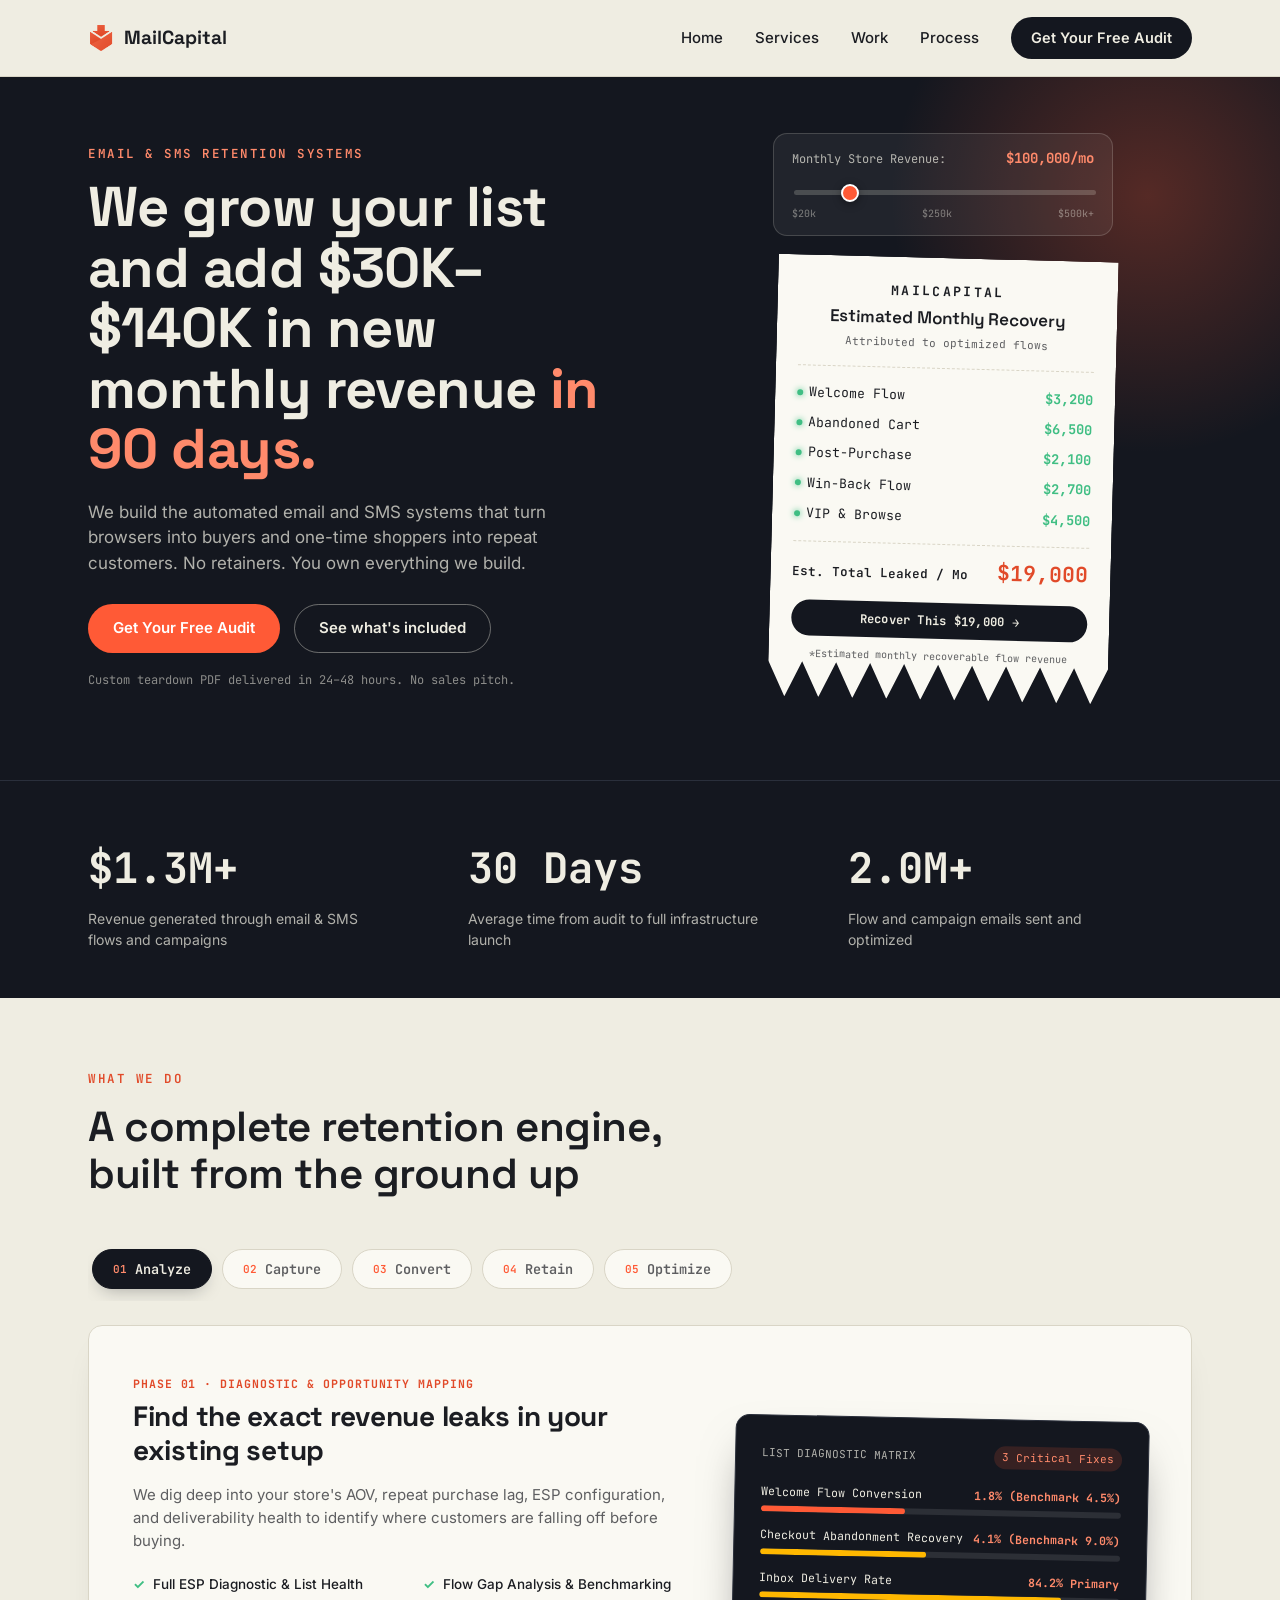
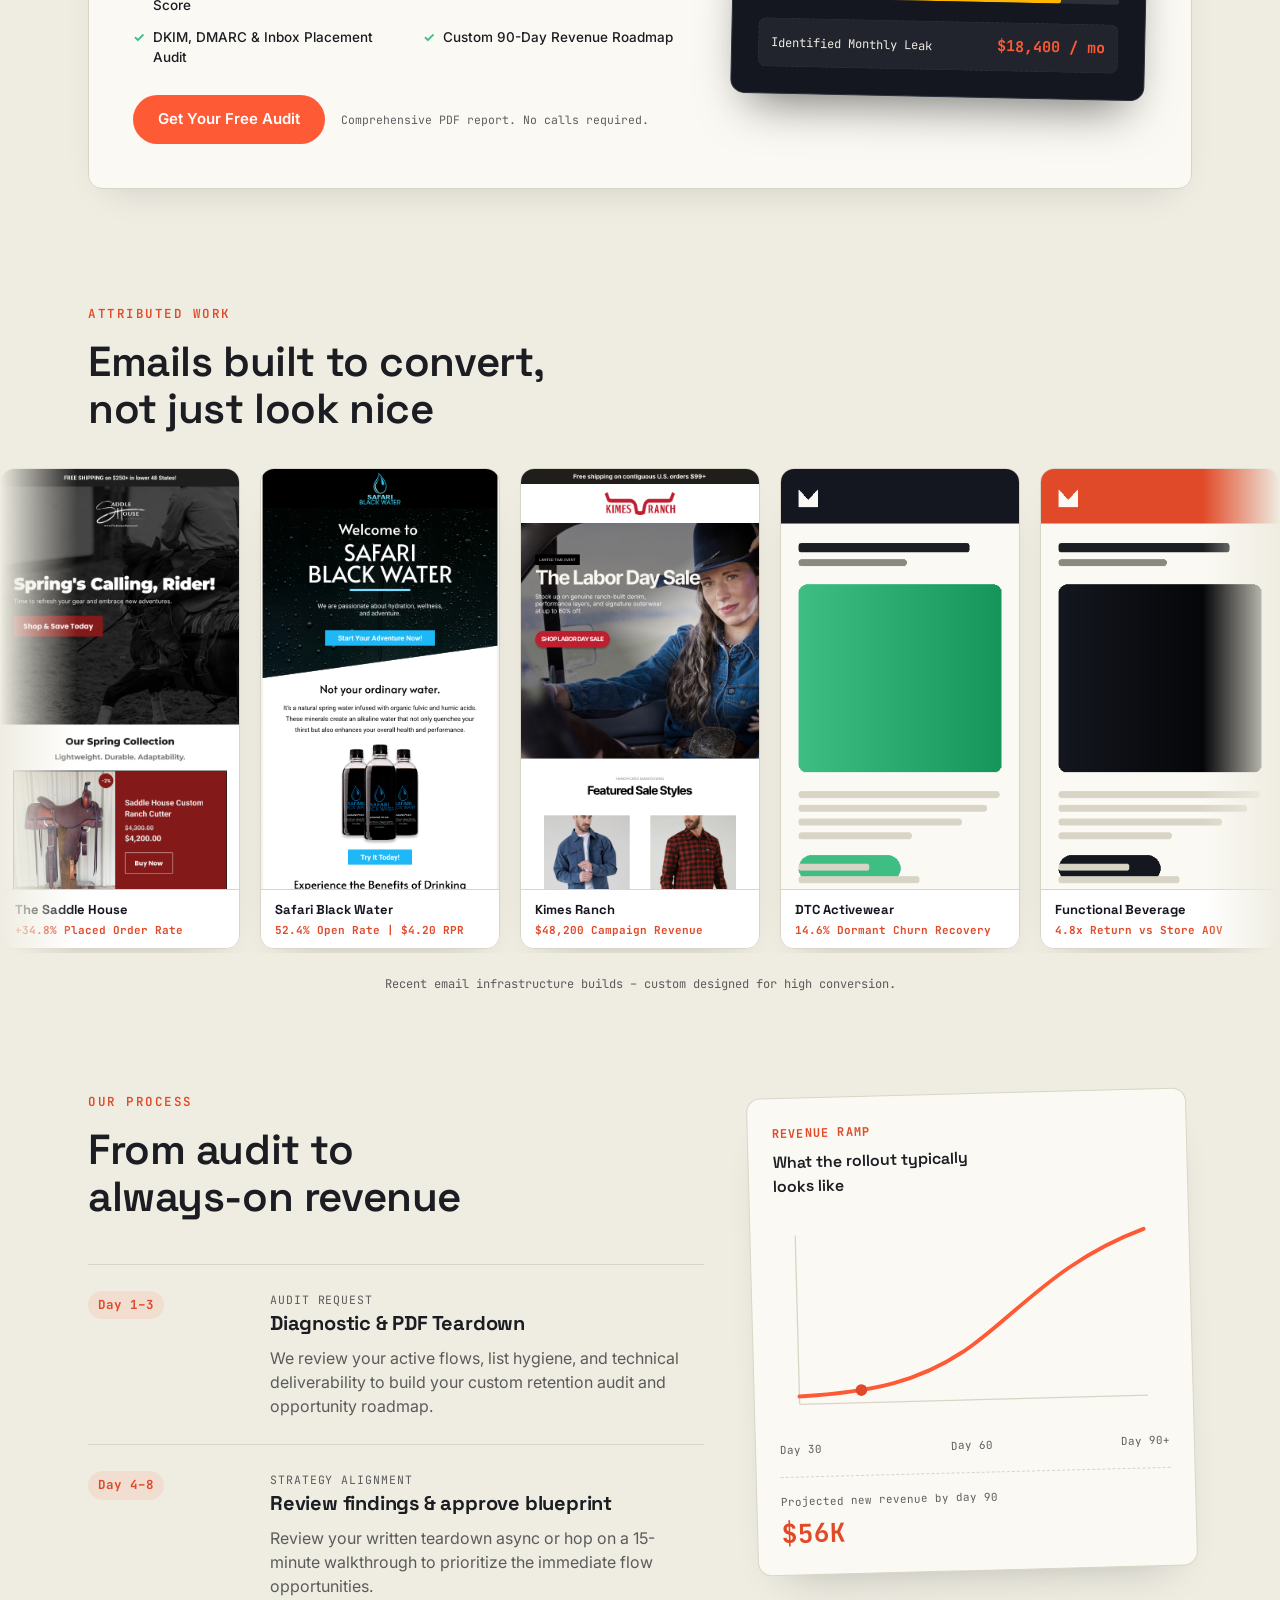
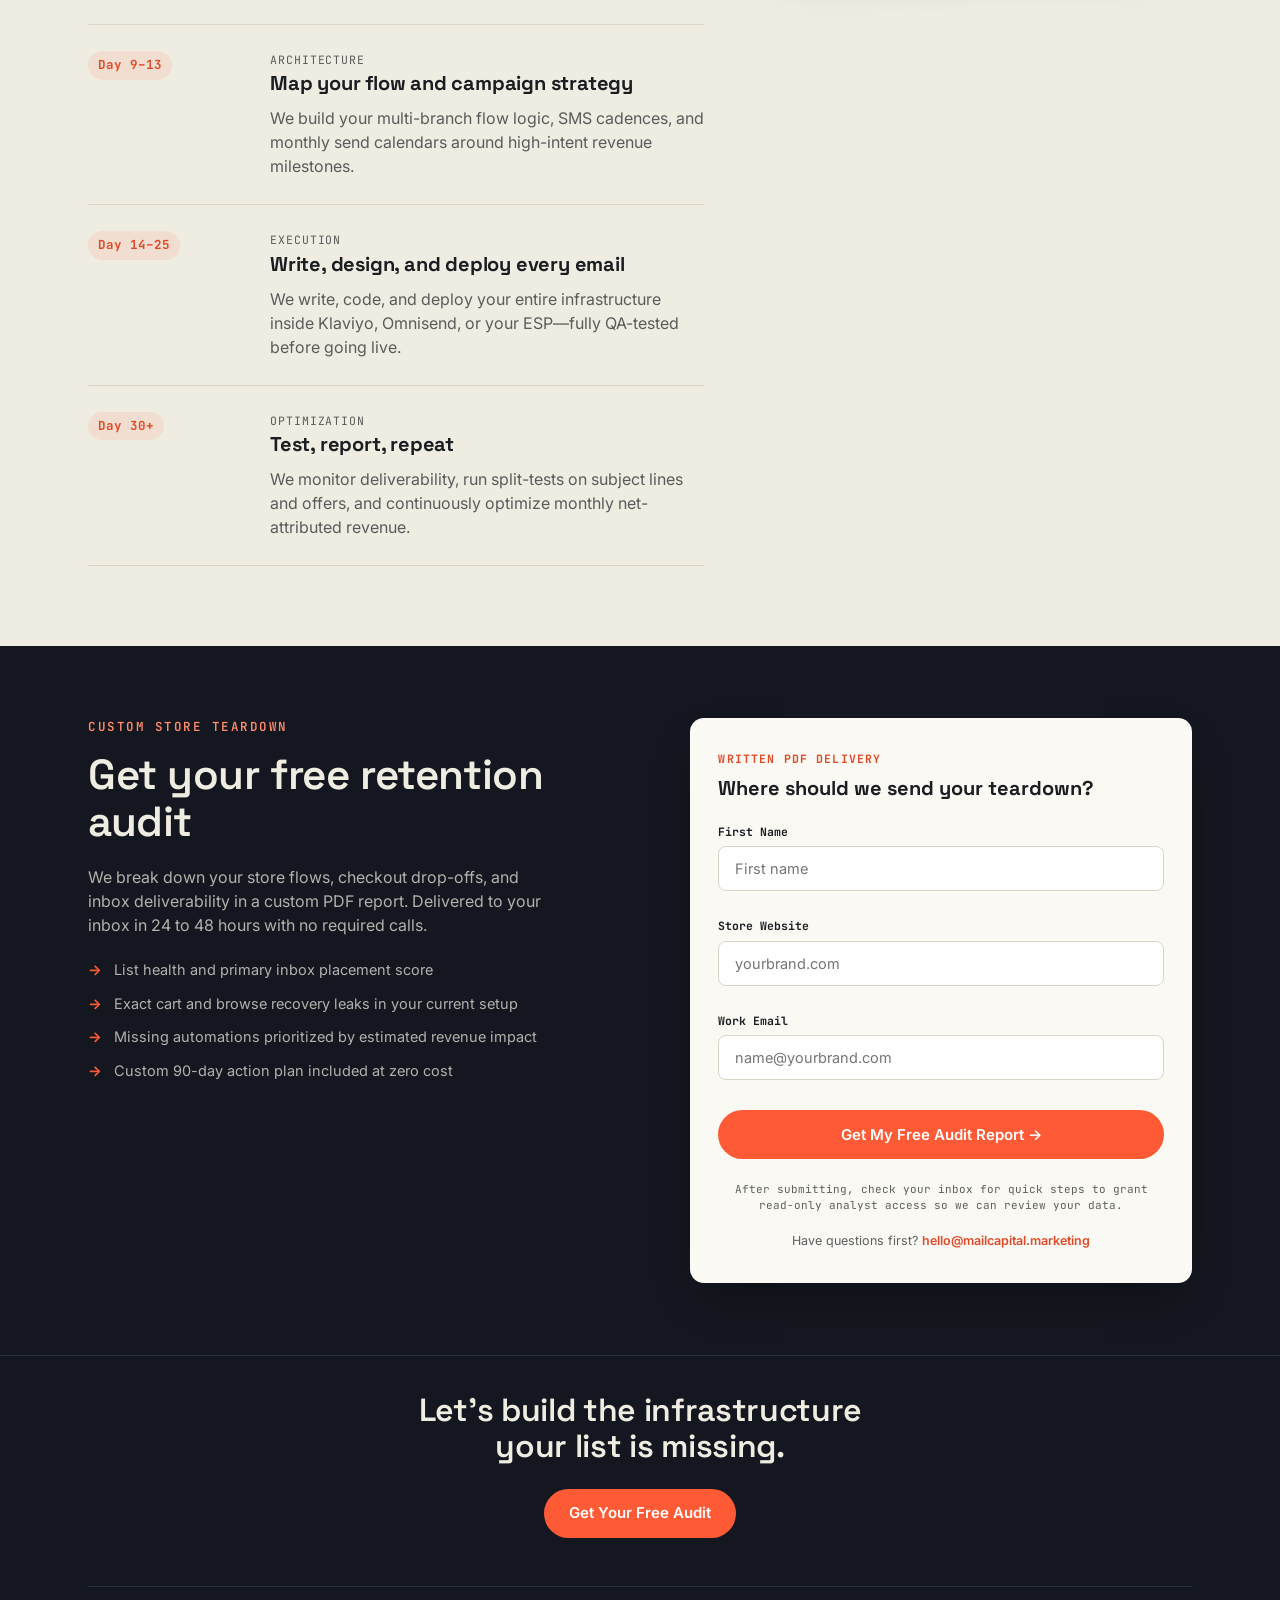
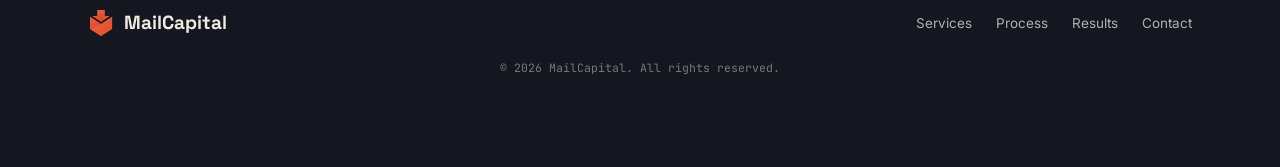
==== commit 5abaaece: "Update average time from audit to launch from 15 to 30 days" ====
--- a/index.html
+++ b/index.html
@@ -269,7 +269,7 @@
         <p class="stat__label">Revenue generated through email &amp; SMS flows and campaigns</p>
       </div>
       <div class="stat">
-        <b class="stat__num" data-count="15" data-suffix=" Days">0</b>
+        <b class="stat__num" data-count="30" data-suffix=" Days">0</b>
         <p class="stat__label">Average time from audit to full infrastructure launch</p>
       </div>
       <div class="stat">
